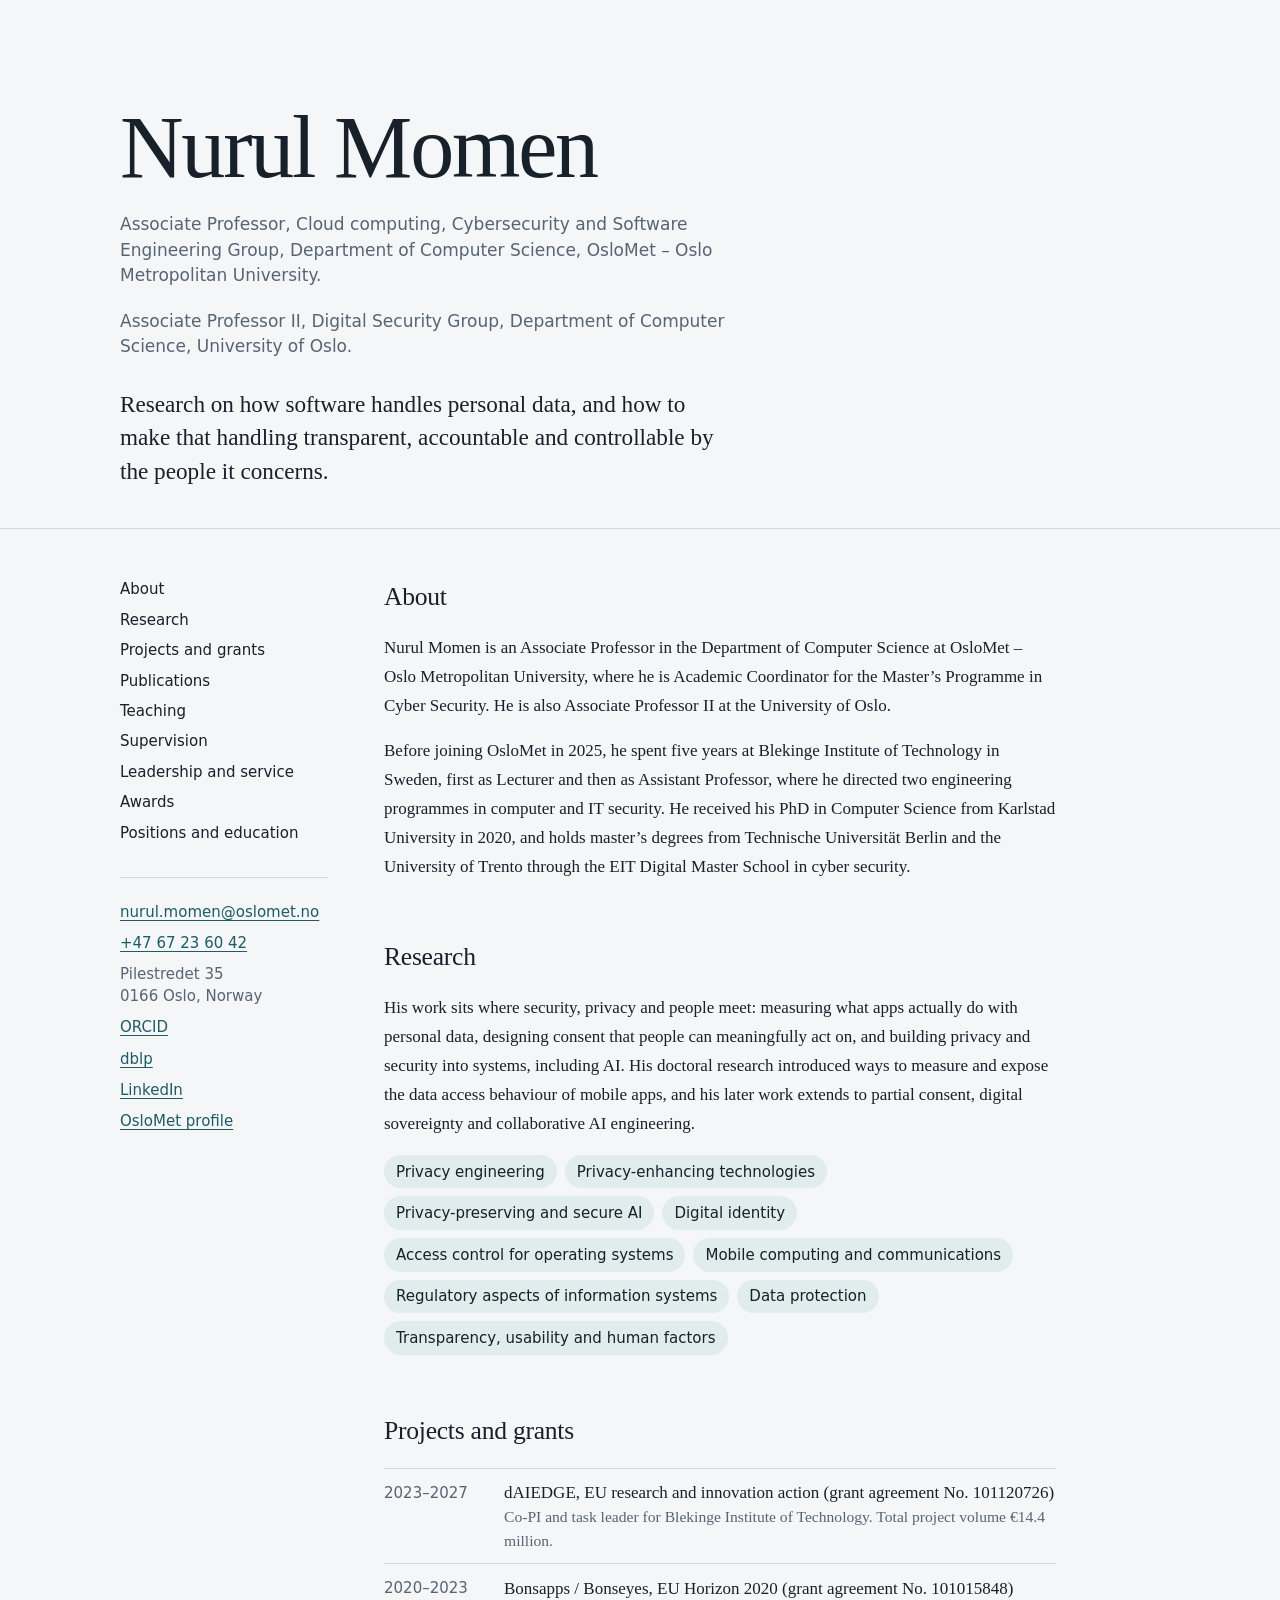
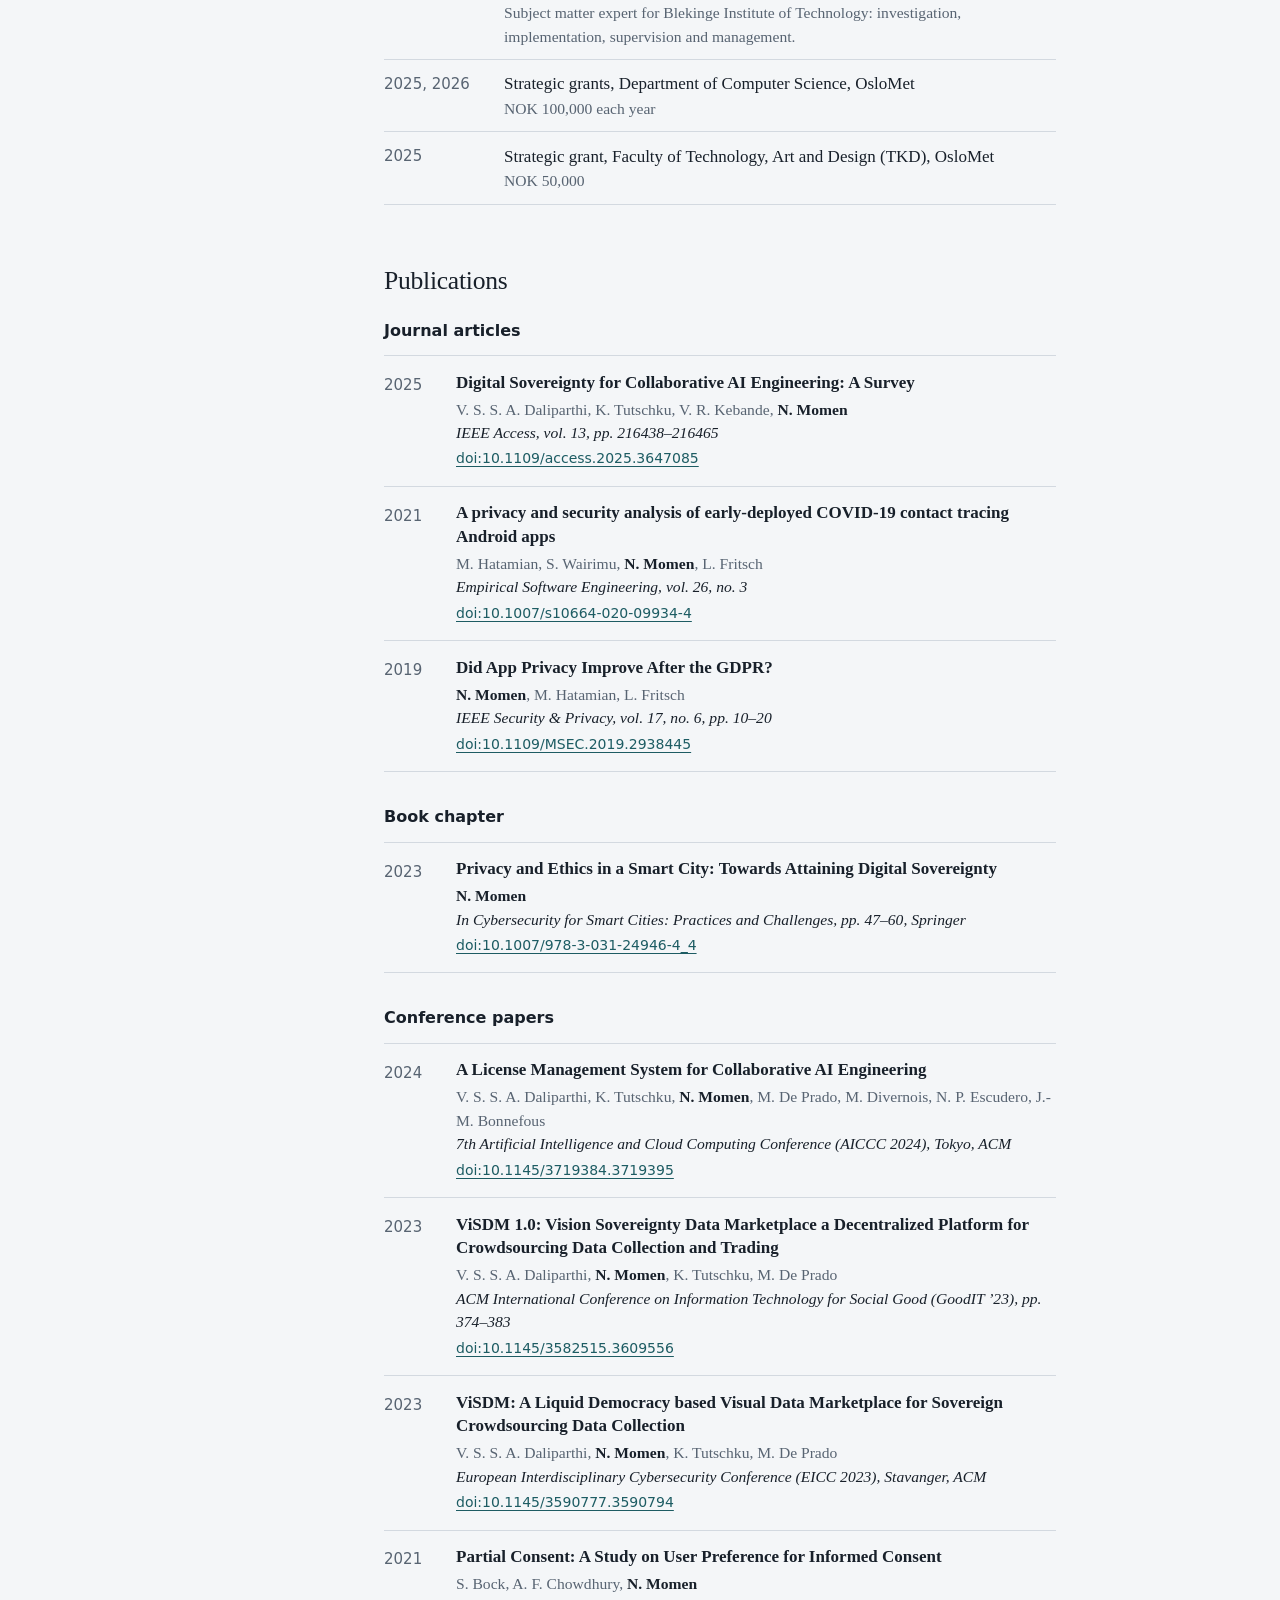
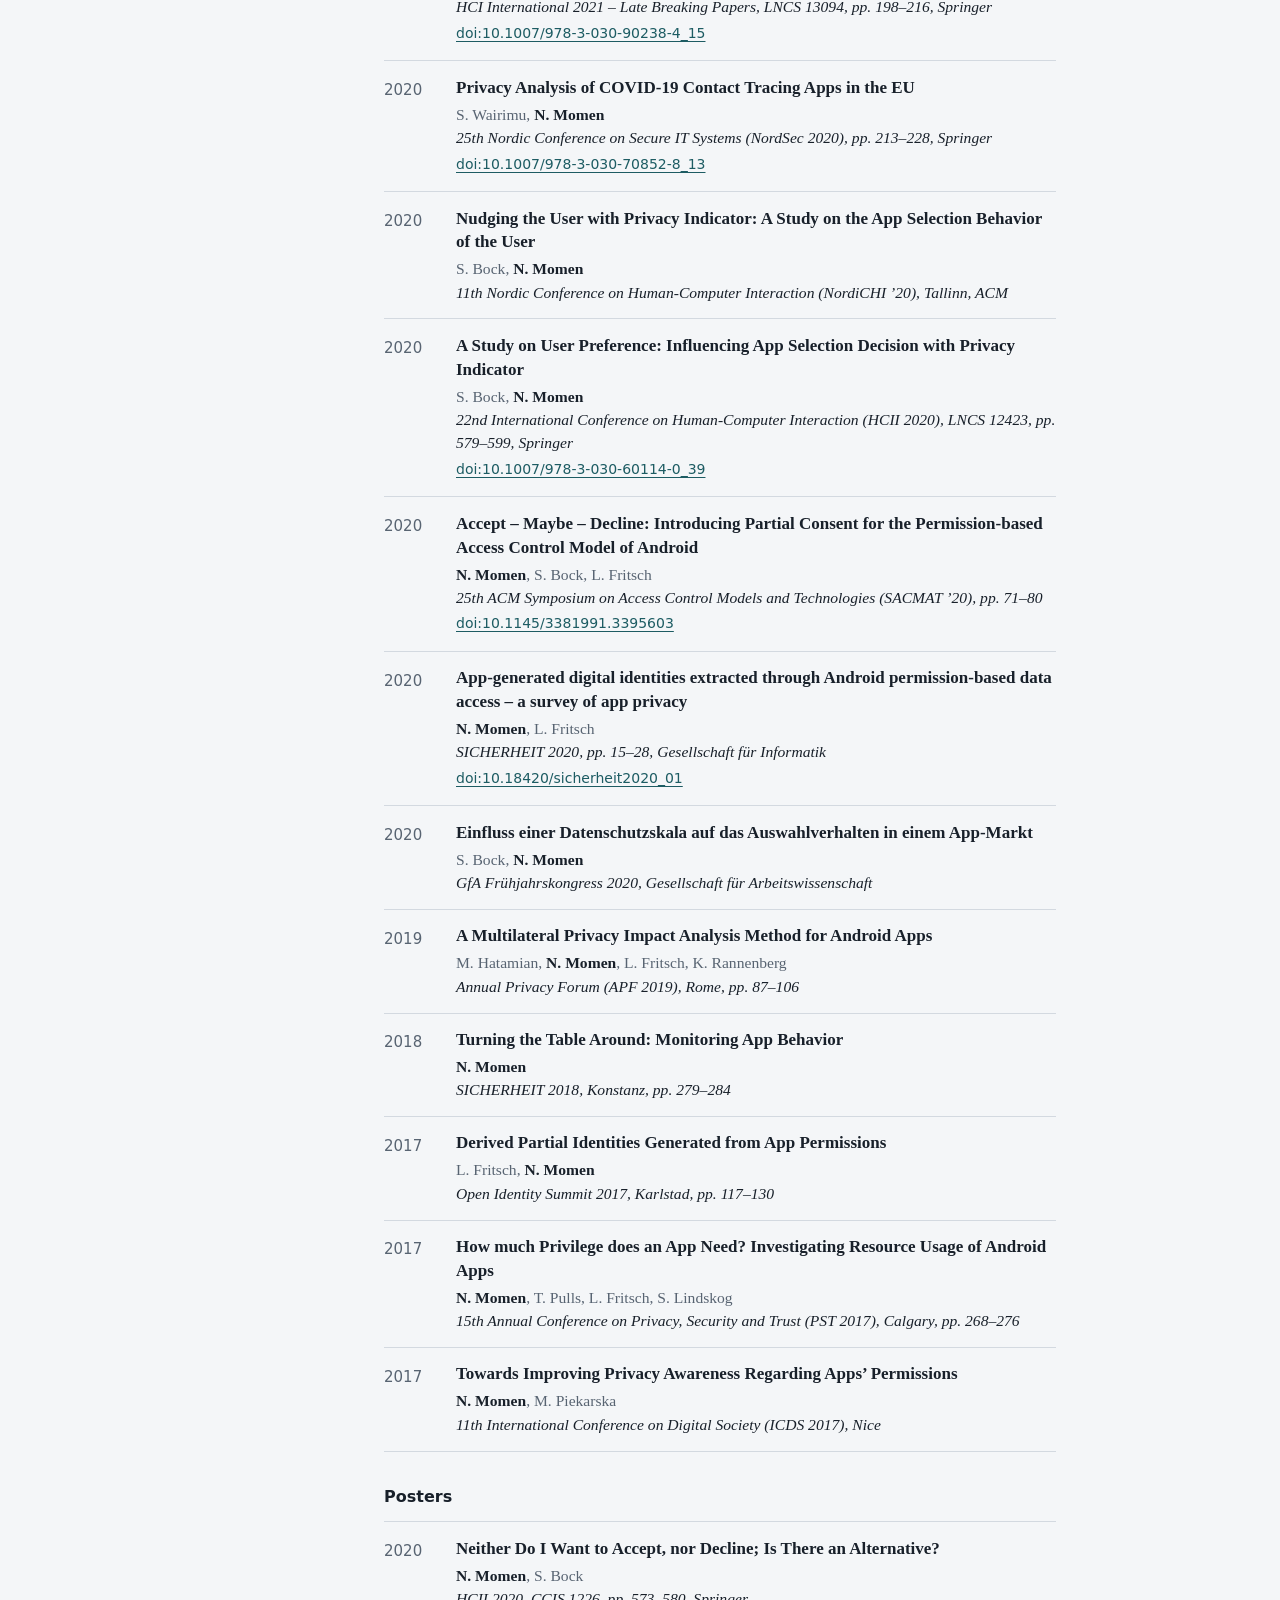
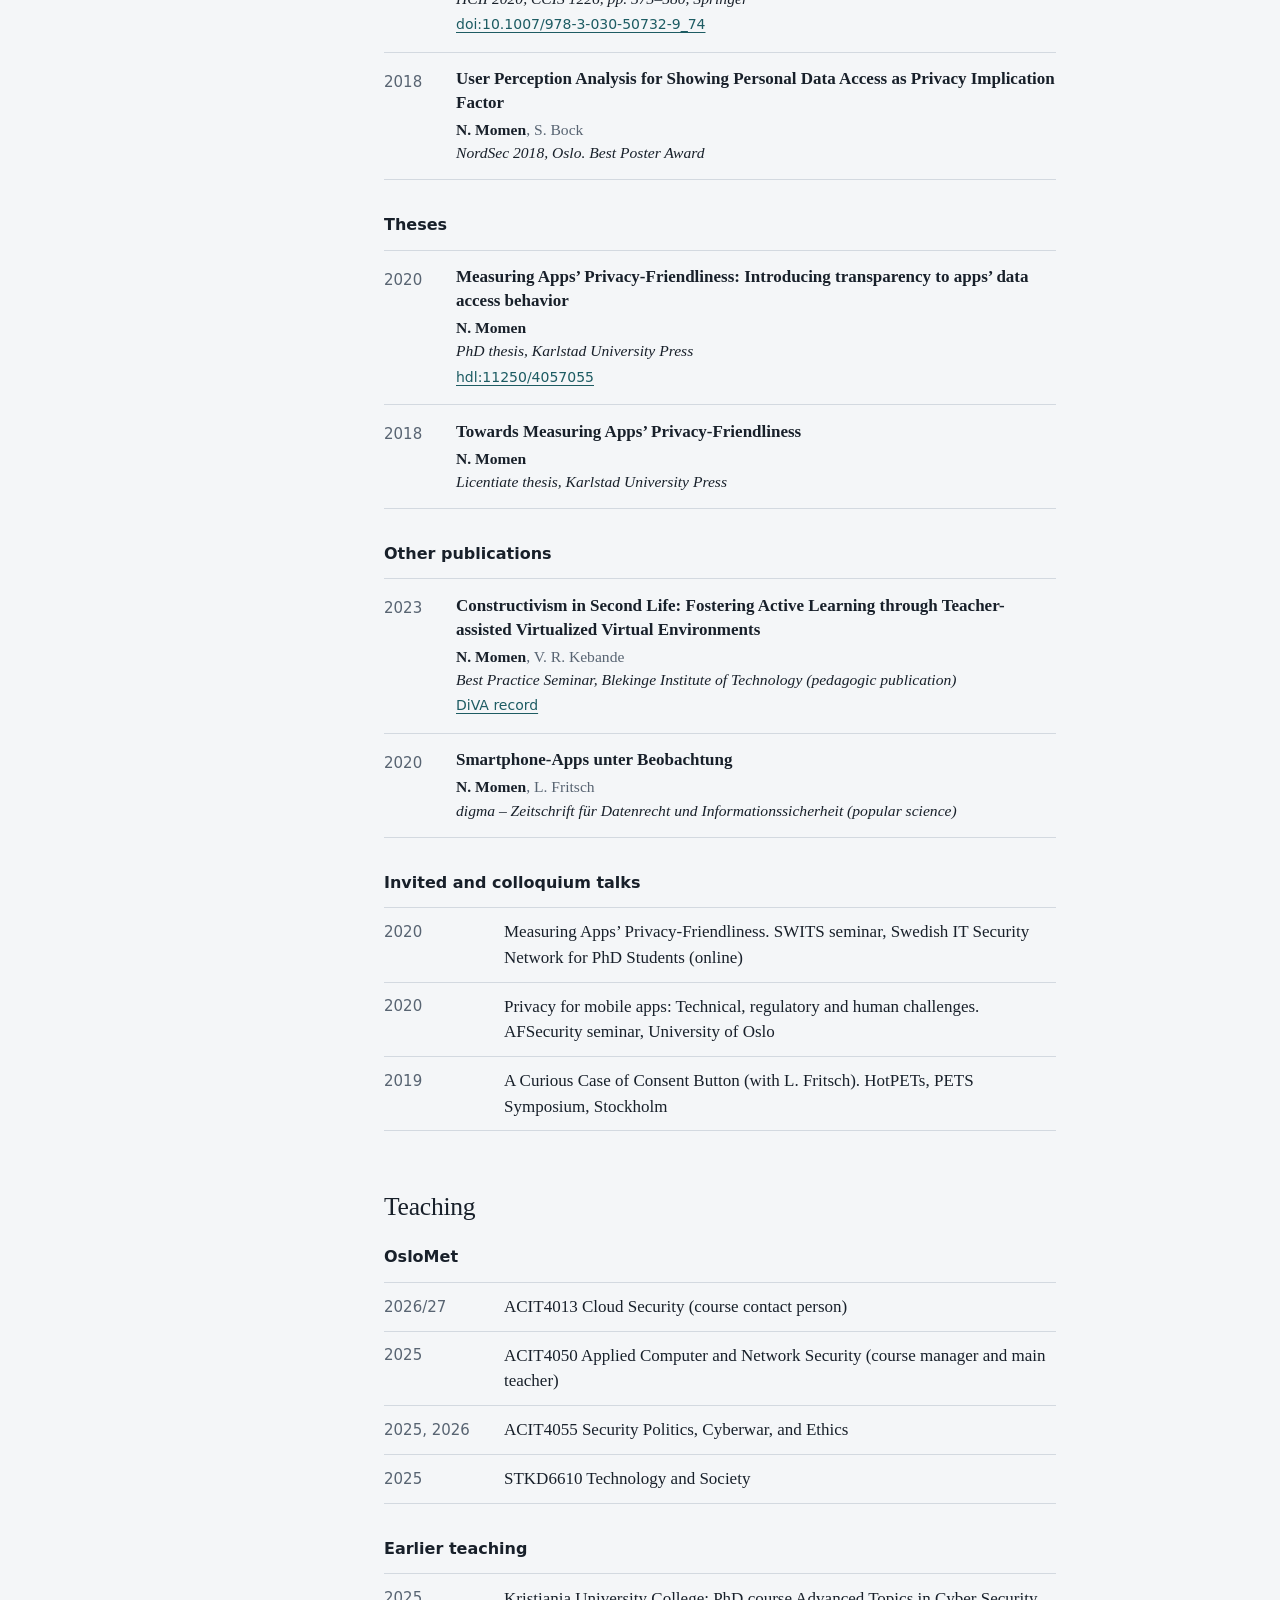
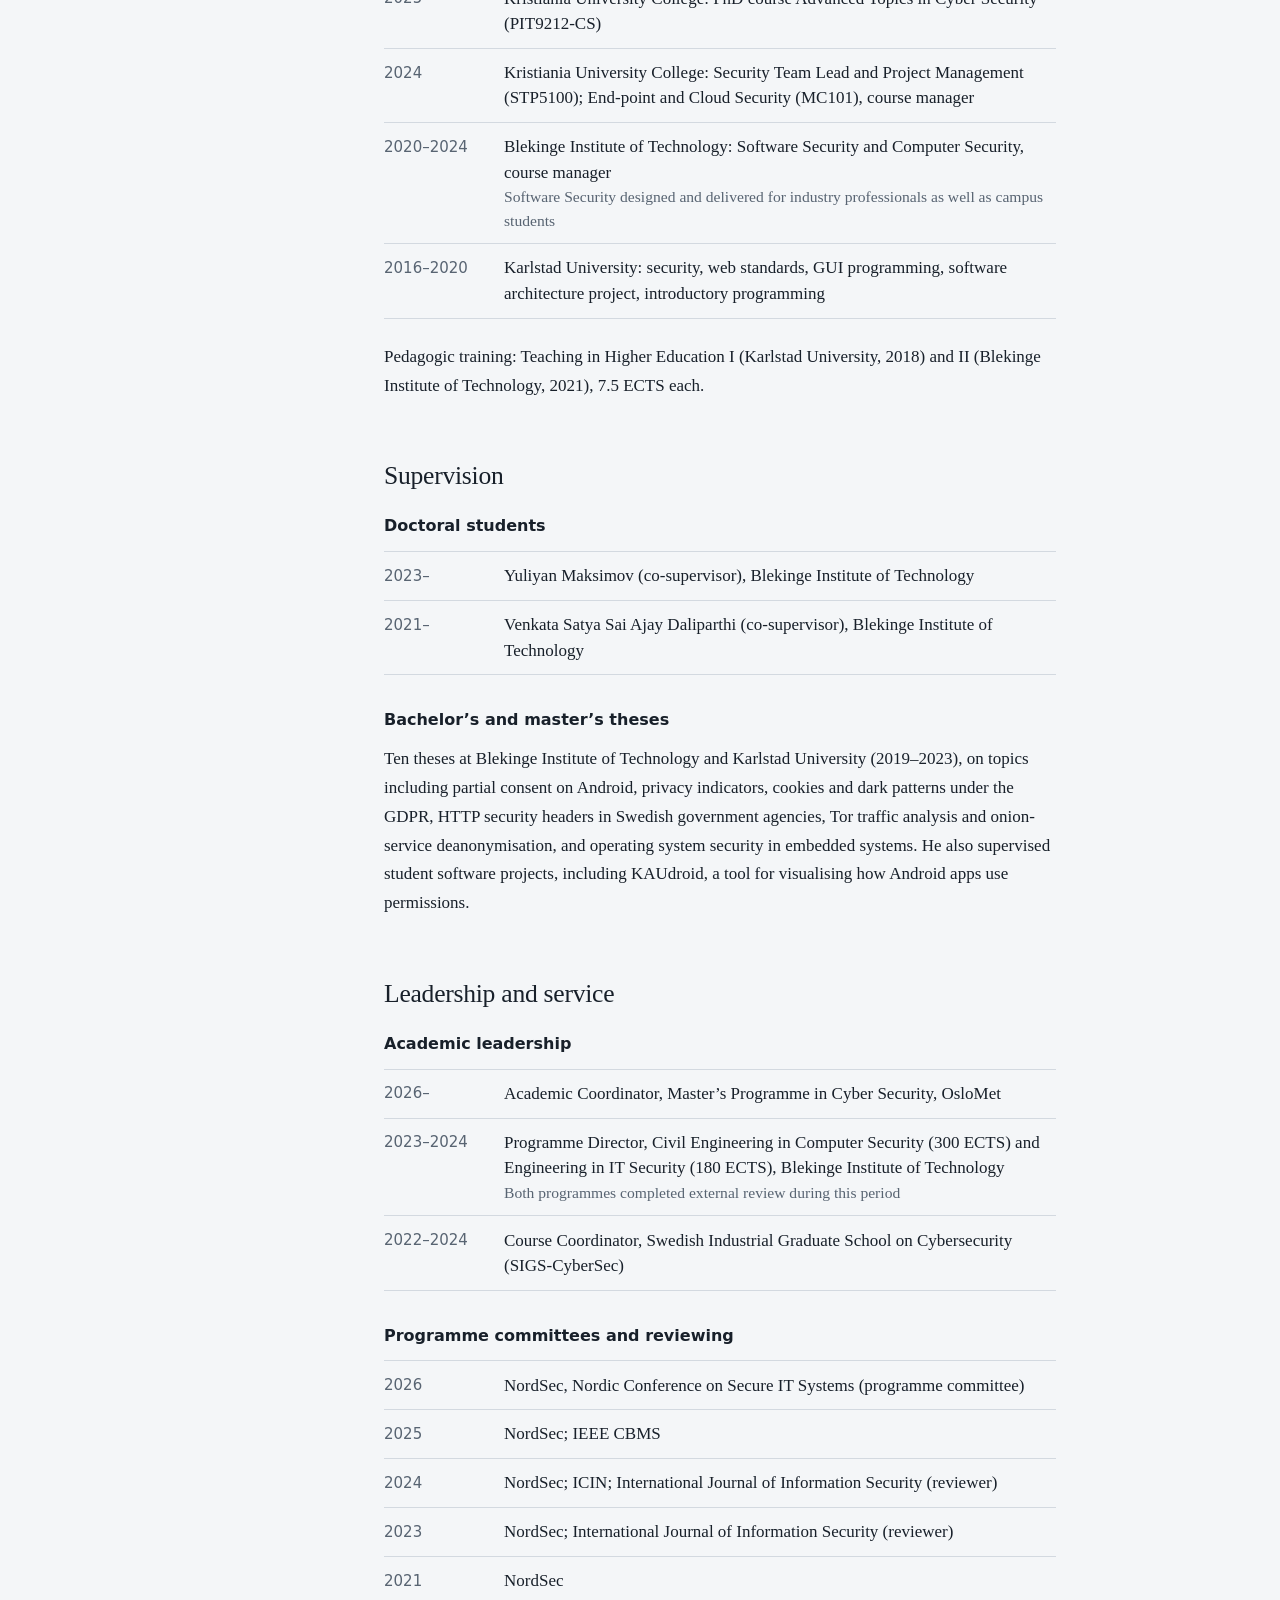
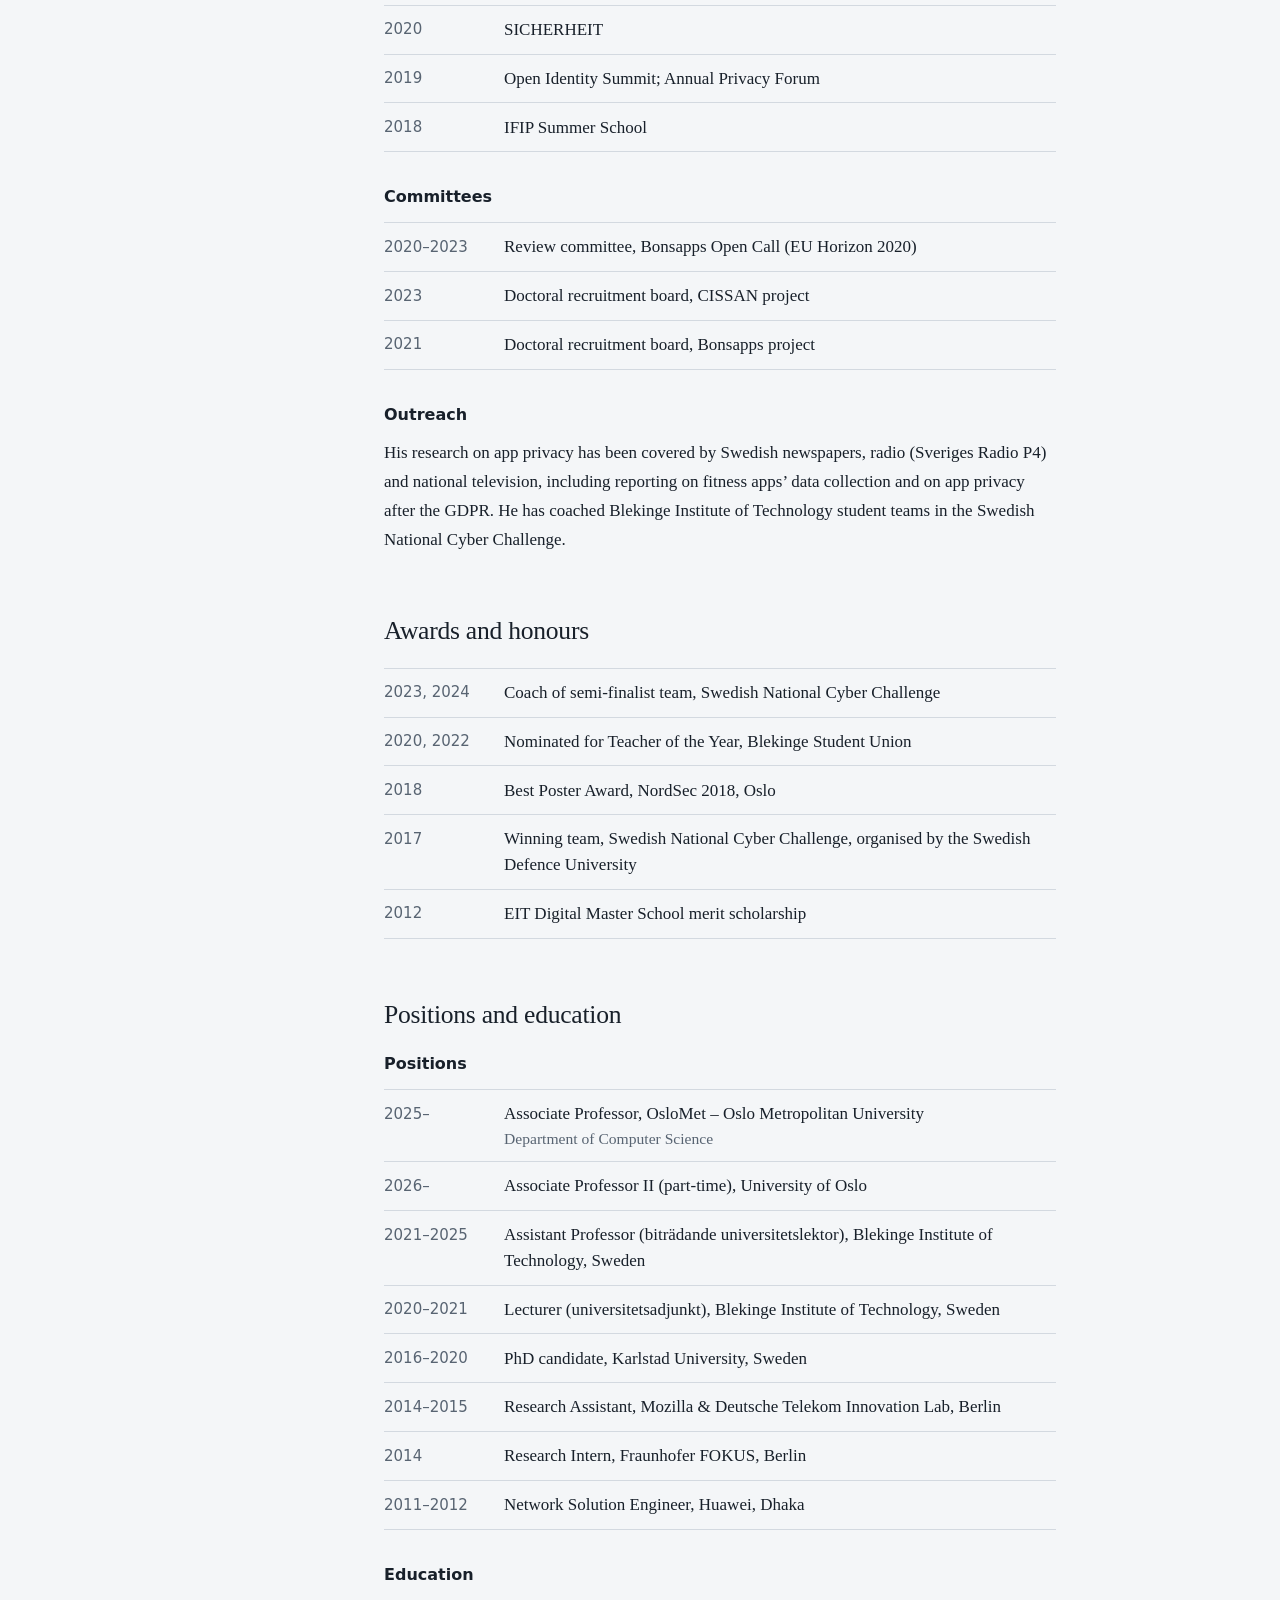
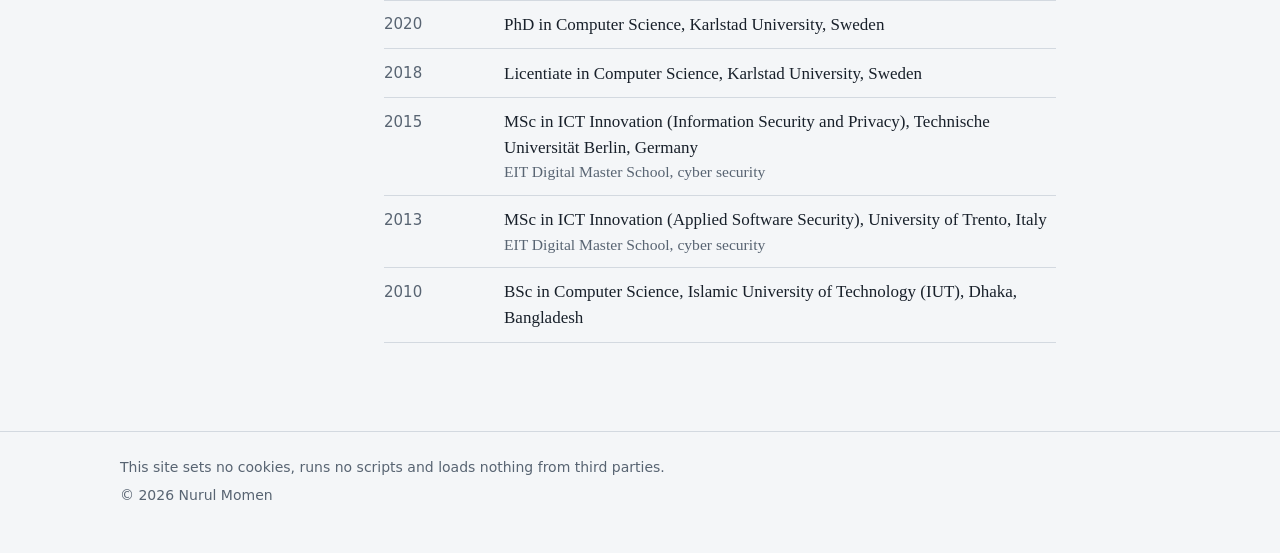
==== docs/index.html @ fe976b8b "site v3" ====
<!DOCTYPE html>
<html lang="en">
<head>
  <meta charset="utf-8">
  <meta name="viewport" content="width=device-width, initial-scale=1">
  <title>Nurul Momen – Privacy and Cybersecurity Research</title>
  <meta name="description" content="Nurul Momen, Associate Professor at OsloMet – Oslo Metropolitan University. Research in privacy engineering, cybersecurity, digital identity and secure, privacy-preserving AI.">
  <meta name="author" content="Nurul Momen">
  <link rel="icon" href="favicon.svg" type="image/svg+xml">
  <link rel="stylesheet" href="styles.css">
</head>
<body>
  <a class="skip" href="#content">Skip to content</a>

  <header class="hero">
    <div class="wrap">
      <h1>Nurul Momen</h1>
      <p class="role">Associate Professor, Cloud computing, Cybersecurity and Software Engineering Group, Department of Computer Science, OsloMet – Oslo Metropolitan University.</p>
      <p class="role">Associate Professor II, Digital Security Group, Department of Computer Science, University of Oslo.</p>
      <p class="lede">Research on how software handles personal data, and how to make that handling transparent, accountable and controllable by the people it concerns.</p>
    </div>
  </header>

  <div class="wrap layout">
    <aside class="side" aria-label="Site navigation and contact">
      <div class="side-inner">
        <nav>
          <ul>
            <li><a href="#about">About</a></li>
            <li><a href="#research">Research</a></li>
            <li><a href="#grants">Projects and grants</a></li>
            <li><a href="#publications">Publications</a></li>
            <li><a href="#teaching">Teaching</a></li>
            <li><a href="#supervision">Supervision</a></li>
            <li><a href="#service">Leadership and service</a></li>
            <li><a href="#awards">Awards</a></li>
            <li><a href="#cv">Positions and education</a></li>
          </ul>
        </nav>
        <ul class="contact">
          <li><a href="mailto:nurul.momen@oslomet.no">nurul.momen@oslomet.no</a></li>
          <li><a href="tel:+4767236042">+47 67 23 60 42</a></li>
          <li>Pilestredet 35<br>0166 Oslo, Norway</li>
          <li><a href="https://orcid.org/0000-0002-5235-5335">ORCID</a></li>
          <li><a href="https://dblp.dagstuhl.de/pid/214/7088.html">dblp</a></li>
          <li><a href="https://www.linkedin.com/in/momennurul/">LinkedIn</a></li>
          <li><a href="https://www.oslomet.no/en/about/employee/numom4316/">OsloMet profile</a></li>
          <!-- <li><a href="https://scholar.google.com/citations?user=YOUR_ID">Google Scholar</a></li> -->
        </ul>
      </div>
    </aside>

    <main id="content">
      <section id="about" aria-labelledby="about-h">
        <h2 id="about-h">About</h2>
        <p>Nurul Momen is an Associate Professor in the Department of Computer Science at OsloMet – Oslo Metropolitan University, where he is Academic Coordinator for the Master’s Programme in Cyber Security. He is also Associate Professor II at the University of Oslo.</p>
        <p>Before joining OsloMet in 2025, he spent five years at Blekinge Institute of Technology in Sweden, first as Lecturer and then as Assistant Professor, where he directed two engineering programmes in computer and IT security. He received his PhD in Computer Science from Karlstad University in 2020, and holds master’s degrees from Technische Universität Berlin and the University of Trento through the EIT Digital Master School in cyber security.</p>
        
      </section>

      <section id="research" aria-labelledby="research-h">
        <h2 id="research-h">Research</h2>
        <p>His work sits where security, privacy and people meet: measuring what apps actually do with personal data, designing consent that people can meaningfully act on, and building privacy and security into systems, including AI. His doctoral research introduced ways to measure and expose the data access behaviour of mobile apps, and his later work extends to partial consent, digital sovereignty and collaborative AI engineering.</p>
        <ul class="interests">
          <li>Privacy engineering</li>
          <li>Privacy-enhancing technologies</li>
          <li>Privacy-preserving and secure AI</li>
          <li>Digital identity</li>
          <li>Access control for operating systems</li>
          <li>Mobile computing and communications</li>
          <li>Regulatory aspects of information systems</li>
          <li>Data protection</li>
          <li>Transparency, usability and human factors</li>
        </ul>
      </section>

      <section id="grants" aria-labelledby="grants-h">
        <h2 id="grants-h">Projects and grants</h2>
        <!--
          PANDA and GUARDIAN are not in the CV (last updated 2 November 2026).
          Uncomment and complete these once you confirm they should be public.
        <div class="project">
          <h3>PANDA</h3>
          <p>Proactive Assurance of Normative Digital Accountability</p>
          <p class="meta">Project lead. Research Council of Norway, FRIPRO Early Career Researcher Project.</p>
        </div>
        <div class="project">
          <h3>GUARDIAN</h3>
          <p class="meta">Consortium member. Horizon Europe.</p>
        </div>
        -->
        <ul class="entries">
          <li><span class="year">2023–2027</span><div>dAIEDGE, EU research and innovation action (grant agreement No. 101120726)<span class="detail">Co-PI and task leader for Blekinge Institute of Technology. Total project volume €14.4 million.</span></div></li>
          <li><span class="year">2020–2023</span><div>Bonsapps / Bonseyes, EU Horizon 2020 (grant agreement No. 101015848)<span class="detail">Subject matter expert for Blekinge Institute of Technology: investigation, implementation, supervision and management.</span></div></li>
          <li><span class="year">2025, 2026</span><div>Strategic grants, Department of Computer Science, OsloMet<span class="detail">NOK 100,000 each year</span></div></li>
          <li><span class="year">2025</span><div>Strategic grant, Faculty of Technology, Art and Design (TKD), OsloMet<span class="detail">NOK 50,000</span></div></li>
        </ul>
      </section>

      <section id="publications" aria-labelledby="pubs-h">
        <h2 id="pubs-h">Publications</h2>
        <h3 class="sub">Journal articles</h3>
        <ol class="pubs">
          <li class="pub">
            <span class="year">2025</span>
            <div>
              <span class="title">Digital Sovereignty for Collaborative AI Engineering: A Survey</span>
              <span class="authors">V. S. S. A. Daliparthi, K. Tutschku, V. R. Kebande, <strong>N. Momen</strong></span>
              <span class="venue">IEEE Access, vol. 13, pp. 216438–216465</span>
              <a class="doi" href="https://doi.org/10.1109/access.2025.3647085">doi:10.1109/access.2025.3647085</a>
            </div>
          </li>
          <li class="pub">
            <span class="year">2021</span>
            <div>
              <span class="title">A privacy and security analysis of early-deployed COVID-19 contact tracing Android apps</span>
              <span class="authors">M. Hatamian, S. Wairimu, <strong>N. Momen</strong>, L. Fritsch</span>
              <span class="venue">Empirical Software Engineering, vol. 26, no. 3</span>
              <a class="doi" href="https://doi.org/10.1007/s10664-020-09934-4">doi:10.1007/s10664-020-09934-4</a>
            </div>
          </li>
          <li class="pub">
            <span class="year">2019</span>
            <div>
              <span class="title">Did App Privacy Improve After the GDPR?</span>
              <span class="authors"><strong>N. Momen</strong>, M. Hatamian, L. Fritsch</span>
              <span class="venue">IEEE Security &amp; Privacy, vol. 17, no. 6, pp. 10–20</span>
              <a class="doi" href="https://doi.org/10.1109/MSEC.2019.2938445">doi:10.1109/MSEC.2019.2938445</a>
            </div>
          </li>
        </ol>
        <h3 class="sub">Book chapter</h3>
        <ol class="pubs">
          <li class="pub">
            <span class="year">2023</span>
            <div>
              <span class="title">Privacy and Ethics in a Smart City: Towards Attaining Digital Sovereignty</span>
              <span class="authors"><strong>N. Momen</strong></span>
              <span class="venue">In Cybersecurity for Smart Cities: Practices and Challenges, pp. 47–60, Springer</span>
              <a class="doi" href="https://doi.org/10.1007/978-3-031-24946-4_4">doi:10.1007/978-3-031-24946-4_4</a>
            </div>
          </li>
        </ol>
        <h3 class="sub">Conference papers</h3>
        <ol class="pubs">
          <li class="pub">
            <span class="year">2024</span>
            <div>
              <span class="title">A License Management System for Collaborative AI Engineering</span>
              <span class="authors">V. S. S. A. Daliparthi, K. Tutschku, <strong>N. Momen</strong>, M. De Prado, M. Divernois, N. P. Escudero, J.-M. Bonnefous</span>
              <span class="venue">7th Artificial Intelligence and Cloud Computing Conference (AICCC 2024), Tokyo, ACM</span>
              <a class="doi" href="https://doi.org/10.1145/3719384.3719395">doi:10.1145/3719384.3719395</a>
            </div>
          </li>
          <li class="pub">
            <span class="year">2023</span>
            <div>
              <span class="title">ViSDM 1.0: Vision Sovereignty Data Marketplace a Decentralized Platform for Crowdsourcing Data Collection and Trading</span>
              <span class="authors">V. S. S. A. Daliparthi, <strong>N. Momen</strong>, K. Tutschku, M. De Prado</span>
              <span class="venue">ACM International Conference on Information Technology for Social Good (GoodIT ’23), pp. 374–383</span>
              <a class="doi" href="https://doi.org/10.1145/3582515.3609556">doi:10.1145/3582515.3609556</a>
            </div>
          </li>
          <li class="pub">
            <span class="year">2023</span>
            <div>
              <span class="title">ViSDM: A Liquid Democracy based Visual Data Marketplace for Sovereign Crowdsourcing Data Collection</span>
              <span class="authors">V. S. S. A. Daliparthi, <strong>N. Momen</strong>, K. Tutschku, M. De Prado</span>
              <span class="venue">European Interdisciplinary Cybersecurity Conference (EICC 2023), Stavanger, ACM</span>
              <a class="doi" href="https://doi.org/10.1145/3590777.3590794">doi:10.1145/3590777.3590794</a>
            </div>
          </li>
          <li class="pub">
            <span class="year">2021</span>
            <div>
              <span class="title">Partial Consent: A Study on User Preference for Informed Consent</span>
              <span class="authors">S. Bock, A. F. Chowdhury, <strong>N. Momen</strong></span>
              <span class="venue">HCI International 2021 – Late Breaking Papers, LNCS 13094, pp. 198–216, Springer</span>
              <a class="doi" href="https://doi.org/10.1007/978-3-030-90238-4_15">doi:10.1007/978-3-030-90238-4_15</a>
            </div>
          </li>
          <li class="pub">
            <span class="year">2020</span>
            <div>
              <span class="title">Privacy Analysis of COVID-19 Contact Tracing Apps in the EU</span>
              <span class="authors">S. Wairimu, <strong>N. Momen</strong></span>
              <span class="venue">25th Nordic Conference on Secure IT Systems (NordSec 2020), pp. 213–228, Springer</span>
              <a class="doi" href="https://doi.org/10.1007/978-3-030-70852-8_13">doi:10.1007/978-3-030-70852-8_13</a>
            </div>
          </li>
          <li class="pub">
            <span class="year">2020</span>
            <div>
              <span class="title">Nudging the User with Privacy Indicator: A Study on the App Selection Behavior of the User</span>
              <span class="authors">S. Bock, <strong>N. Momen</strong></span>
              <span class="venue">11th Nordic Conference on Human-Computer Interaction (NordiCHI ’20), Tallinn, ACM</span>
            </div>
          </li>
          <li class="pub">
            <span class="year">2020</span>
            <div>
              <span class="title">A Study on User Preference: Influencing App Selection Decision with Privacy Indicator</span>
              <span class="authors">S. Bock, <strong>N. Momen</strong></span>
              <span class="venue">22nd International Conference on Human-Computer Interaction (HCII 2020), LNCS 12423, pp. 579–599, Springer</span>
              <a class="doi" href="https://doi.org/10.1007/978-3-030-60114-0_39">doi:10.1007/978-3-030-60114-0_39</a>
            </div>
          </li>
          <li class="pub">
            <span class="year">2020</span>
            <div>
              <span class="title">Accept – Maybe – Decline: Introducing Partial Consent for the Permission-based Access Control Model of Android</span>
              <span class="authors"><strong>N. Momen</strong>, S. Bock, L. Fritsch</span>
              <span class="venue">25th ACM Symposium on Access Control Models and Technologies (SACMAT ’20), pp. 71–80</span>
              <a class="doi" href="https://doi.org/10.1145/3381991.3395603">doi:10.1145/3381991.3395603</a>
            </div>
          </li>
          <li class="pub">
            <span class="year">2020</span>
            <div>
              <span class="title">App-generated digital identities extracted through Android permission-based data access – a survey of app privacy</span>
              <span class="authors"><strong>N. Momen</strong>, L. Fritsch</span>
              <span class="venue">SICHERHEIT 2020, pp. 15–28, Gesellschaft für Informatik</span>
              <a class="doi" href="https://doi.org/10.18420/sicherheit2020_01">doi:10.18420/sicherheit2020_01</a>
            </div>
          </li>
          <li class="pub">
            <span class="year">2020</span>
            <div>
              <span class="title">Einfluss einer Datenschutzskala auf das Auswahlverhalten in einem App-Markt</span>
              <span class="authors">S. Bock, <strong>N. Momen</strong></span>
              <span class="venue">GfA Frühjahrskongress 2020, Gesellschaft für Arbeitswissenschaft</span>
            </div>
          </li>
          <li class="pub">
            <span class="year">2019</span>
            <div>
              <span class="title">A Multilateral Privacy Impact Analysis Method for Android Apps</span>
              <span class="authors">M. Hatamian, <strong>N. Momen</strong>, L. Fritsch, K. Rannenberg</span>
              <span class="venue">Annual Privacy Forum (APF 2019), Rome, pp. 87–106</span>
            </div>
          </li>
          <li class="pub">
            <span class="year">2018</span>
            <div>
              <span class="title">Turning the Table Around: Monitoring App Behavior</span>
              <span class="authors"><strong>N. Momen</strong></span>
              <span class="venue">SICHERHEIT 2018, Konstanz, pp. 279–284</span>
            </div>
          </li>
          <li class="pub">
            <span class="year">2017</span>
            <div>
              <span class="title">Derived Partial Identities Generated from App Permissions</span>
              <span class="authors">L. Fritsch, <strong>N. Momen</strong></span>
              <span class="venue">Open Identity Summit 2017, Karlstad, pp. 117–130</span>
            </div>
          </li>
          <li class="pub">
            <span class="year">2017</span>
            <div>
              <span class="title">How much Privilege does an App Need? Investigating Resource Usage of Android Apps</span>
              <span class="authors"><strong>N. Momen</strong>, T. Pulls, L. Fritsch, S. Lindskog</span>
              <span class="venue">15th Annual Conference on Privacy, Security and Trust (PST 2017), Calgary, pp. 268–276</span>
            </div>
          </li>
          <li class="pub">
            <span class="year">2017</span>
            <div>
              <span class="title">Towards Improving Privacy Awareness Regarding Apps’ Permissions</span>
              <span class="authors"><strong>N. Momen</strong>, M. Piekarska</span>
              <span class="venue">11th International Conference on Digital Society (ICDS 2017), Nice</span>
            </div>
          </li>
        </ol>
        <h3 class="sub">Posters</h3>
        <ol class="pubs">
          <li class="pub">
            <span class="year">2020</span>
            <div>
              <span class="title">Neither Do I Want to Accept, nor Decline; Is There an Alternative?</span>
              <span class="authors"><strong>N. Momen</strong>, S. Bock</span>
              <span class="venue">HCII 2020, CCIS 1226, pp. 573–580, Springer</span>
              <a class="doi" href="https://doi.org/10.1007/978-3-030-50732-9_74">doi:10.1007/978-3-030-50732-9_74</a>
            </div>
          </li>
          <li class="pub">
            <span class="year">2018</span>
            <div>
              <span class="title">User Perception Analysis for Showing Personal Data Access as Privacy Implication Factor</span>
              <span class="authors"><strong>N. Momen</strong>, S. Bock</span>
              <span class="venue">NordSec 2018, Oslo. Best Poster Award</span>
            </div>
          </li>
        </ol>
        <h3 class="sub">Theses</h3>
        <ol class="pubs">
          <li class="pub">
            <span class="year">2020</span>
            <div>
              <span class="title">Measuring Apps’ Privacy-Friendliness: Introducing transparency to apps’ data access behavior</span>
              <span class="authors"><strong>N. Momen</strong></span>
              <span class="venue">PhD thesis, Karlstad University Press</span>
              <a class="doi" href="https://hdl.handle.net/11250/4057055">hdl:11250/4057055</a>
            </div>
          </li>
          <li class="pub">
            <span class="year">2018</span>
            <div>
              <span class="title">Towards Measuring Apps’ Privacy-Friendliness</span>
              <span class="authors"><strong>N. Momen</strong></span>
              <span class="venue">Licentiate thesis, Karlstad University Press</span>
            </div>
          </li>
        </ol>
        <h3 class="sub">Other publications</h3>
        <ol class="pubs">
          <li class="pub">
            <span class="year">2023</span>
            <div>
              <span class="title">Constructivism in Second Life: Fostering Active Learning through Teacher-assisted Virtualized Virtual Environments</span>
              <span class="authors"><strong>N. Momen</strong>, V. R. Kebande</span>
              <span class="venue">Best Practice Seminar, Blekinge Institute of Technology (pedagogic publication)</span>
              <a class="doi" href="https://urn.kb.se/resolve?urn=urn:nbn:se:bth-25486">DiVA record</a>
            </div>
          </li>
          <li class="pub">
            <span class="year">2020</span>
            <div>
              <span class="title">Smartphone-Apps unter Beobachtung</span>
              <span class="authors"><strong>N. Momen</strong>, L. Fritsch</span>
              <span class="venue">digma – Zeitschrift für Datenrecht und Informationssicherheit (popular science)</span>
            </div>
          </li>
        </ol>
        <h3 class="sub">Invited and colloquium talks</h3>
        <ul class="entries">
          <li><span class="year">2020</span><div>Measuring Apps’ Privacy-Friendliness. SWITS seminar, Swedish IT Security Network for PhD Students (online)</div></li>
          <li><span class="year">2020</span><div>Privacy for mobile apps: Technical, regulatory and human challenges. AFSecurity seminar, University of Oslo</div></li>
          <li><span class="year">2019</span><div>A Curious Case of Consent Button (with L. Fritsch). HotPETs, PETS Symposium, Stockholm</div></li>
        </ul>
      </section>

      <section id="teaching" aria-labelledby="teaching-h">
        <h2 id="teaching-h">Teaching</h2>
        <h3 class="sub">OsloMet</h3>
        <ul class="entries">
          <li><span class="year">2026/27</span><div>ACIT4013 Cloud Security (course contact person)</div></li>
          <li><span class="year">2025</span><div>ACIT4050 Applied Computer and Network Security (course manager and main teacher)</div></li>
          <li><span class="year">2025, 2026</span><div>ACIT4055 Security Politics, Cyberwar, and Ethics</div></li>
          <li><span class="year">2025</span><div>STKD6610 Technology and Society</div></li>
        </ul>
        <h3 class="sub">Earlier teaching</h3>
        <ul class="entries">
          <li><span class="year">2025</span><div>Kristiania University College: PhD course Advanced Topics in Cyber Security (PIT9212-CS)</div></li>
          <li><span class="year">2024</span><div>Kristiania University College: Security Team Lead and Project Management (STP5100); End-point and Cloud Security (MC101), course manager</div></li>
          <li><span class="year">2020–2024</span><div>Blekinge Institute of Technology: Software Security and Computer Security, course manager<span class="detail">Software Security designed and delivered for industry professionals as well as campus students</span></div></li>
          <li><span class="year">2016–2020</span><div>Karlstad University: security, web standards, GUI programming, software architecture project, introductory programming</div></li>
        </ul>
        <p>Pedagogic training: Teaching in Higher Education I (Karlstad University, 2018) and II (Blekinge Institute of Technology, 2021), 7.5 ECTS each.</p>
      </section>

      <section id="supervision" aria-labelledby="supervision-h">
        <h2 id="supervision-h">Supervision</h2>
        <h3 class="sub">Doctoral students</h3>
        <ul class="entries">
          <li><span class="year">2023–</span><div>Yuliyan Maksimov (co-supervisor), Blekinge Institute of Technology</div></li>
          <li><span class="year">2021–</span><div>Venkata Satya Sai Ajay Daliparthi (co-supervisor), Blekinge Institute of Technology</div></li>
        </ul>
        <h3 class="sub">Bachelor’s and master’s theses</h3>
        <p>Ten theses at Blekinge Institute of Technology and Karlstad University (2019–2023), on topics including partial consent on Android, privacy indicators, cookies and dark patterns under the GDPR, HTTP security headers in Swedish government agencies, Tor traffic analysis and onion-service deanonymisation, and operating system security in embedded systems. He also supervised student software projects, including KAUdroid, a tool for visualising how Android apps use permissions.</p>
      </section>

      <section id="service" aria-labelledby="service-h">
        <h2 id="service-h">Leadership and service</h2>
        <h3 class="sub">Academic leadership</h3>
        <ul class="entries">
          <li><span class="year">2026–</span><div>Academic Coordinator, Master’s Programme in Cyber Security, OsloMet</div></li>
          <li><span class="year">2023–2024</span><div>Programme Director, Civil Engineering in Computer Security (300 ECTS) and Engineering in IT Security (180 ECTS), Blekinge Institute of Technology<span class="detail">Both programmes completed external review during this period</span></div></li>
          <li><span class="year">2022–2024</span><div>Course Coordinator, Swedish Industrial Graduate School on Cybersecurity (SIGS-CyberSec)</div></li>
        </ul>
        <h3 class="sub">Programme committees and reviewing</h3>
        <ul class="entries">
          <li><span class="year">2026</span><div>NordSec, Nordic Conference on Secure IT Systems (programme committee)</div></li>
          <li><span class="year">2025</span><div>NordSec; IEEE CBMS</div></li>
          <li><span class="year">2024</span><div>NordSec; ICIN; International Journal of Information Security (reviewer)</div></li>
          <li><span class="year">2023</span><div>NordSec; International Journal of Information Security (reviewer)</div></li>
          <li><span class="year">2021</span><div>NordSec</div></li>
          <li><span class="year">2020</span><div>SICHERHEIT</div></li>
          <li><span class="year">2019</span><div>Open Identity Summit; Annual Privacy Forum</div></li>
          <li><span class="year">2018</span><div>IFIP Summer School</div></li>
        </ul>
        <h3 class="sub">Committees</h3>
        <ul class="entries">
          <li><span class="year">2020–2023</span><div>Review committee, Bonsapps Open Call (EU Horizon 2020)</div></li>
          <li><span class="year">2023</span><div>Doctoral recruitment board, CISSAN project</div></li>
          <li><span class="year">2021</span><div>Doctoral recruitment board, Bonsapps project</div></li>
        </ul>
        <h3 class="sub">Outreach</h3>
        <p>His research on app privacy has been covered by Swedish newspapers, radio (Sveriges Radio P4) and national television, including reporting on fitness apps’ data collection and on app privacy after the GDPR. He has coached Blekinge Institute of Technology student teams in the Swedish National Cyber Challenge.</p>
      </section>

      <section id="awards" aria-labelledby="awards-h">
        <h2 id="awards-h">Awards and honours</h2>
        <ul class="entries">
          <li><span class="year">2023, 2024</span><div>Coach of semi-finalist team, Swedish National Cyber Challenge</div></li>
          <li><span class="year">2020, 2022</span><div>Nominated for Teacher of the Year, Blekinge Student Union</div></li>
          <li><span class="year">2018</span><div>Best Poster Award, NordSec 2018, Oslo</div></li>
          <li><span class="year">2017</span><div>Winning team, Swedish National Cyber Challenge, organised by the Swedish Defence University</div></li>
          <li><span class="year">2012</span><div>EIT Digital Master School merit scholarship</div></li>
        </ul>
      </section>

      <section id="cv" aria-labelledby="cv-h">
        <h2 id="cv-h">Positions and education</h2>
        <h3 class="sub">Positions</h3>
        <ul class="entries">
          <li><span class="year">2025–</span><div>Associate Professor, OsloMet – Oslo Metropolitan University<span class="detail">Department of Computer Science</span></div></li>
          <li><span class="year">2026–</span><div>Associate Professor II (part-time), University of Oslo</div></li>
          <li><span class="year">2021–2025</span><div>Assistant Professor (biträdande universitetslektor), Blekinge Institute of Technology, Sweden</div></li>
          <li><span class="year">2020–2021</span><div>Lecturer (universitetsadjunkt), Blekinge Institute of Technology, Sweden</div></li>
          <li><span class="year">2016–2020</span><div>PhD candidate, Karlstad University, Sweden</div></li>
          <li><span class="year">2014–2015</span><div>Research Assistant, Mozilla &amp; Deutsche Telekom Innovation Lab, Berlin</div></li>
          <li><span class="year">2014</span><div>Research Intern, Fraunhofer FOKUS, Berlin</div></li>
          <li><span class="year">2011–2012</span><div>Network Solution Engineer, Huawei, Dhaka</div></li>
        </ul>
        <h3 class="sub">Education</h3>
        <ul class="entries">
          <li><span class="year">2020</span><div>PhD in Computer Science, Karlstad University, Sweden</div></li>
          <li><span class="year">2018</span><div>Licentiate in Computer Science, Karlstad University, Sweden</div></li>
          <li><span class="year">2015</span><div>MSc in ICT Innovation (Information Security and Privacy), Technische Universität Berlin, Germany<span class="detail">EIT Digital Master School, cyber security</span></div></li>
          <li><span class="year">2013</span><div>MSc in ICT Innovation (Applied Software Security), University of Trento, Italy<span class="detail">EIT Digital Master School, cyber security</span></div></li>
          <li><span class="year">2010</span><div>BSc in Computer Science, Islamic University of Technology (IUT), Dhaka, Bangladesh</div></li>
        </ul>
      </section>
    </main>
  </div>

  <footer>
    <div class="wrap">
      <p>This site sets no cookies, runs no scripts and loads nothing from third parties.</p>
      <p>© 2026 Nurul Momen</p>
    </div>
  </footer>
</body>
</html>
---- docs/styles.css ----
/* System font stacks only: no third-party font requests. */
:root {
  --paper: #F4F6F8;
  --ink: #18202A;
  --muted: #586472;
  --rule: #D3D9E0;
  --accent: #1D5C63;
  --accent-soft: #E1ECEC;
  --serif: Charter, "Bitstream Charter", "Sitka Text", Cambria, Georgia, serif;
  --sans: system-ui, -apple-system, "Segoe UI", Roboto, "Helvetica Neue", Arial, sans-serif;
  color-scheme: light;
}
@media (prefers-color-scheme: dark) {
  :root {
    --paper: #12171D;
    --ink: #E6EAEE;
    --muted: #9AA6B2;
    --rule: #2A333D;
    --accent: #84BEC4;
    --accent-soft: #1C2A2E;
    color-scheme: dark;
  }
}

*, *::before, *::after { box-sizing: border-box; }
html { scroll-behavior: smooth; }
@media (prefers-reduced-motion: reduce) { html { scroll-behavior: auto; } }

body {
  margin: 0;
  background: var(--paper);
  color: var(--ink);
  font-family: var(--serif);
  font-size: 1.0625rem;
  line-height: 1.6;
  -webkit-text-size-adjust: 100%;
}

a { color: var(--accent); text-underline-offset: 0.18em; text-decoration-thickness: 1px; }
a:hover { text-decoration-thickness: 2px; }
:focus-visible { outline: 2px solid var(--accent); outline-offset: 3px; border-radius: 2px; }

.skip {
  position: absolute; left: -999px; top: 0;
  background: var(--accent); color: var(--paper); padding: 0.5rem 1rem;
  font-family: var(--sans);
}
.skip:focus { left: 1rem; top: 1rem; }

.wrap { max-width: 68rem; margin: 0 auto; padding: 0 1.5rem; }

/* Hero */
.hero { padding: clamp(3rem, 9vw, 6.5rem) 0 2.5rem; border-bottom: 1px solid var(--rule); }
.hero h1 {
  margin: 0;
  font-size: clamp(2.75rem, 8vw, 5.5rem);
  font-weight: 400;
  line-height: 1;
  letter-spacing: -0.025em;
}
.hero .role {
  margin: 1.25rem 0 0;
  font-family: var(--sans);
  font-size: 1.0625rem;
  color: var(--muted);
  max-width: 40rem;
  line-height: 1.5;
}
.hero .lede {
  margin: 1.75rem 0 0;
  font-size: clamp(1.2rem, 2.2vw, 1.45rem);
  line-height: 1.45;
  max-width: 38rem;
}

/* Two-column body */
.layout {
  display: grid;
  grid-template-columns: 13rem minmax(0, 1fr);
  gap: 3.5rem;
  padding-top: 3rem;
  padding-bottom: 4rem;
}
.side { font-family: var(--sans); font-size: 0.9375rem; }
.side-inner { position: sticky; top: 2rem; }
.side nav ul, .side .contact { list-style: none; margin: 0; padding: 0; }
.side nav li { margin: 0 0 0.4rem; }
.side nav a { color: var(--ink); text-decoration: none; }
.side nav a:hover { color: var(--accent); text-decoration: underline; }
.side .contact { margin-top: 2rem; padding-top: 1.5rem; border-top: 1px solid var(--rule); color: var(--muted); }
.side .contact li { margin: 0 0 0.6rem; line-height: 1.45; overflow-wrap: anywhere; }

main section { margin: 0 0 3.5rem; max-width: 42rem; }
main section:last-child { margin-bottom: 0; }
main h2 {
  margin: 0 0 1rem;
  font-size: 1.6rem;
  font-weight: 400;
  letter-spacing: -0.01em;
}
main p { margin: 0 0 1rem; line-height: 1.7; }

.interests { margin: 0; padding: 0; list-style: none; display: flex; flex-wrap: wrap; gap: 0.5rem; font-family: var(--sans); font-size: 0.9375rem; }
.interests li { background: var(--accent-soft); color: var(--ink); padding: 0.3rem 0.75rem; border-radius: 999px; }

.project { margin: 0 0 1.5rem; padding-left: 1rem; border-left: 3px solid var(--accent); }
.project h3 { margin: 0; font-size: 1.15rem; font-weight: 600; }
.project p { margin: 0.25rem 0 0; }
.project .meta { font-family: var(--sans); font-size: 0.9375rem; color: var(--muted); }

/* Publications: year in the margin */
.pubs { margin: 0; padding: 0; list-style: none; }
.pub { display: grid; grid-template-columns: 3.5rem minmax(0, 1fr); gap: 1rem; padding: 0.9rem 0; border-top: 1px solid var(--rule); }
.pub:last-child { border-bottom: 1px solid var(--rule); }
.pub .year { font-family: var(--sans); font-size: 0.9375rem; color: var(--muted); padding-top: 0.15rem; font-variant-numeric: tabular-nums; }
.pub .title { display: block; font-weight: 600; line-height: 1.4; }
.pub .authors, .pub .venue { display: block; font-size: 0.975rem; line-height: 1.5; }
.pub .authors { color: var(--muted); margin-top: 0.2rem; }
.pub .authors strong { color: var(--ink); font-weight: 600; }
.pub .venue { font-style: italic; }
.pub .doi { font-family: var(--sans); font-size: 0.875rem; }
.note { font-family: var(--sans); font-size: 0.9375rem; color: var(--muted); margin-top: 1rem; }

footer { border-top: 1px solid var(--rule); padding: 1.5rem 0 2.5rem; font-family: var(--sans); font-size: 0.875rem; color: var(--muted); }
footer p { margin: 0 0 0.4rem; }

@media (max-width: 52rem) {
  .layout { grid-template-columns: 1fr; gap: 2rem; padding-top: 2rem; }
  .side-inner { position: static; }
  .side nav ul { display: flex; flex-wrap: wrap; gap: 0.25rem 1.25rem; }
  .side nav li { margin: 0; }
}
@media (max-width: 30rem) {
  .pub { grid-template-columns: 1fr; gap: 0.15rem; }
}

/* Generic dated entries (positions, education, teaching, service) reuse the publication grid */
.entries { margin: 0 0 1.5rem; padding: 0; list-style: none; }
.entries > li { display: grid; grid-template-columns: 6.5rem minmax(0, 1fr); gap: 1rem; padding: 0.7rem 0; border-top: 1px solid var(--rule); line-height: 1.5; }
.entries > li:last-child { border-bottom: 1px solid var(--rule); }
.entries .year { font-family: var(--sans); font-size: 0.9375rem; color: var(--muted); padding-top: 0.1rem; font-variant-numeric: tabular-nums; }
.entries .detail { display: block; color: var(--muted); font-size: 0.975rem; }
main h3.sub { margin: 2rem 0 0.75rem; font-family: var(--sans); font-size: 1rem; font-weight: 600; color: var(--ink); }
main h2 + h3.sub { margin-top: 0.5rem; }
.pubs { margin-bottom: 0.5rem; }
@media (max-width: 30rem) {
  .entries > li { grid-template-columns: 1fr; gap: 0.15rem; }
}
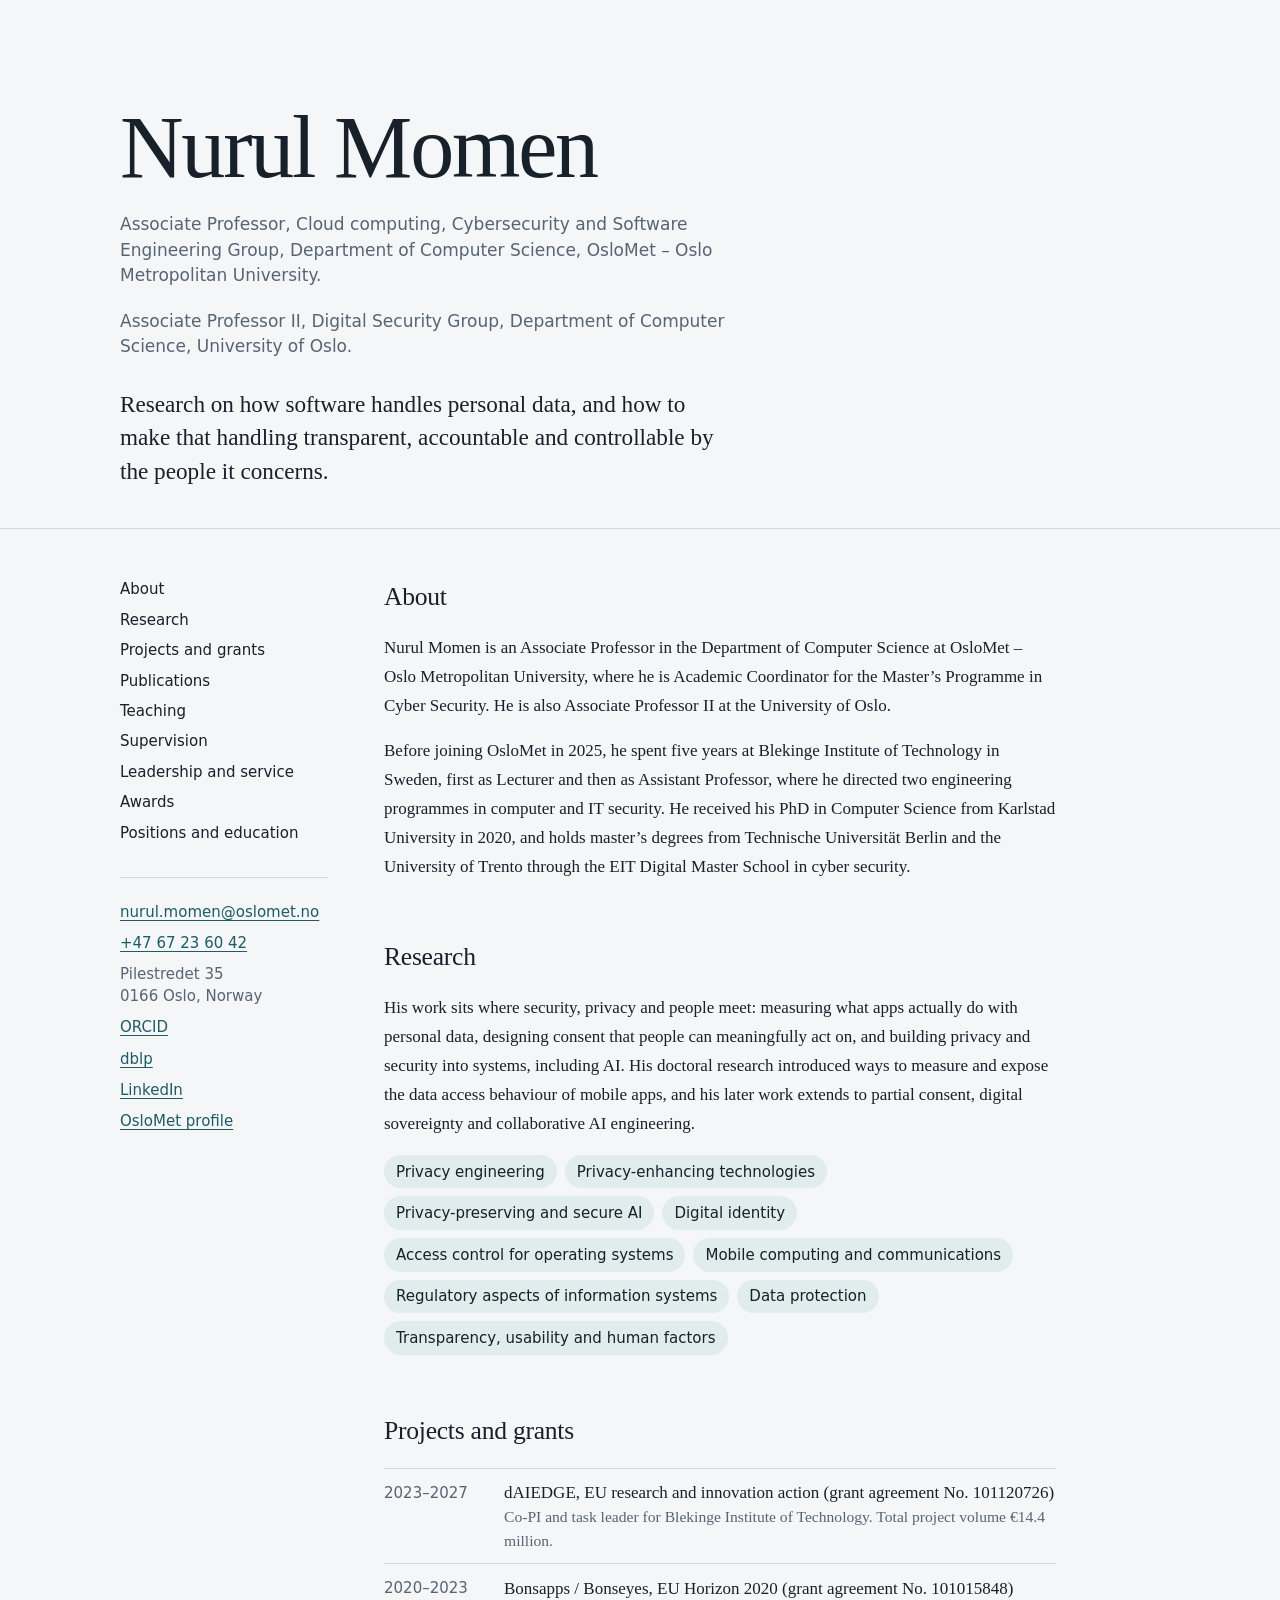
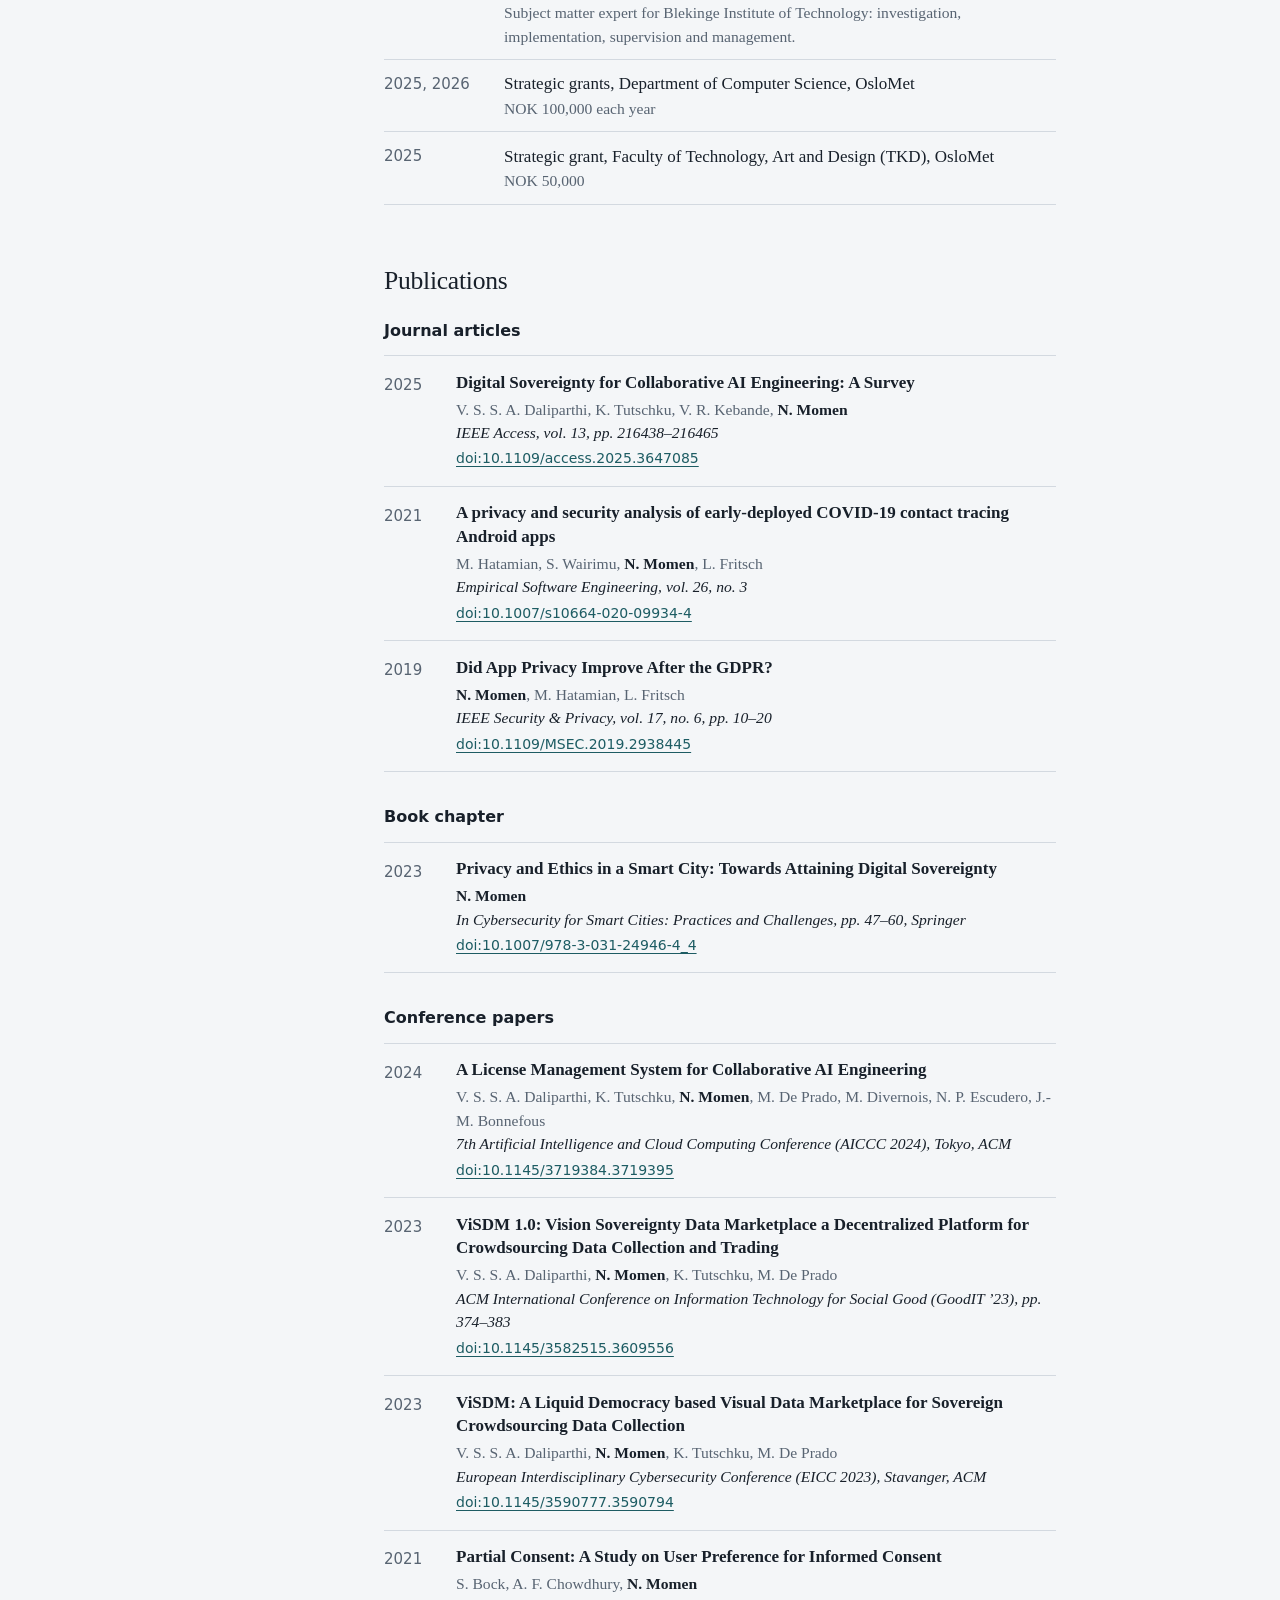
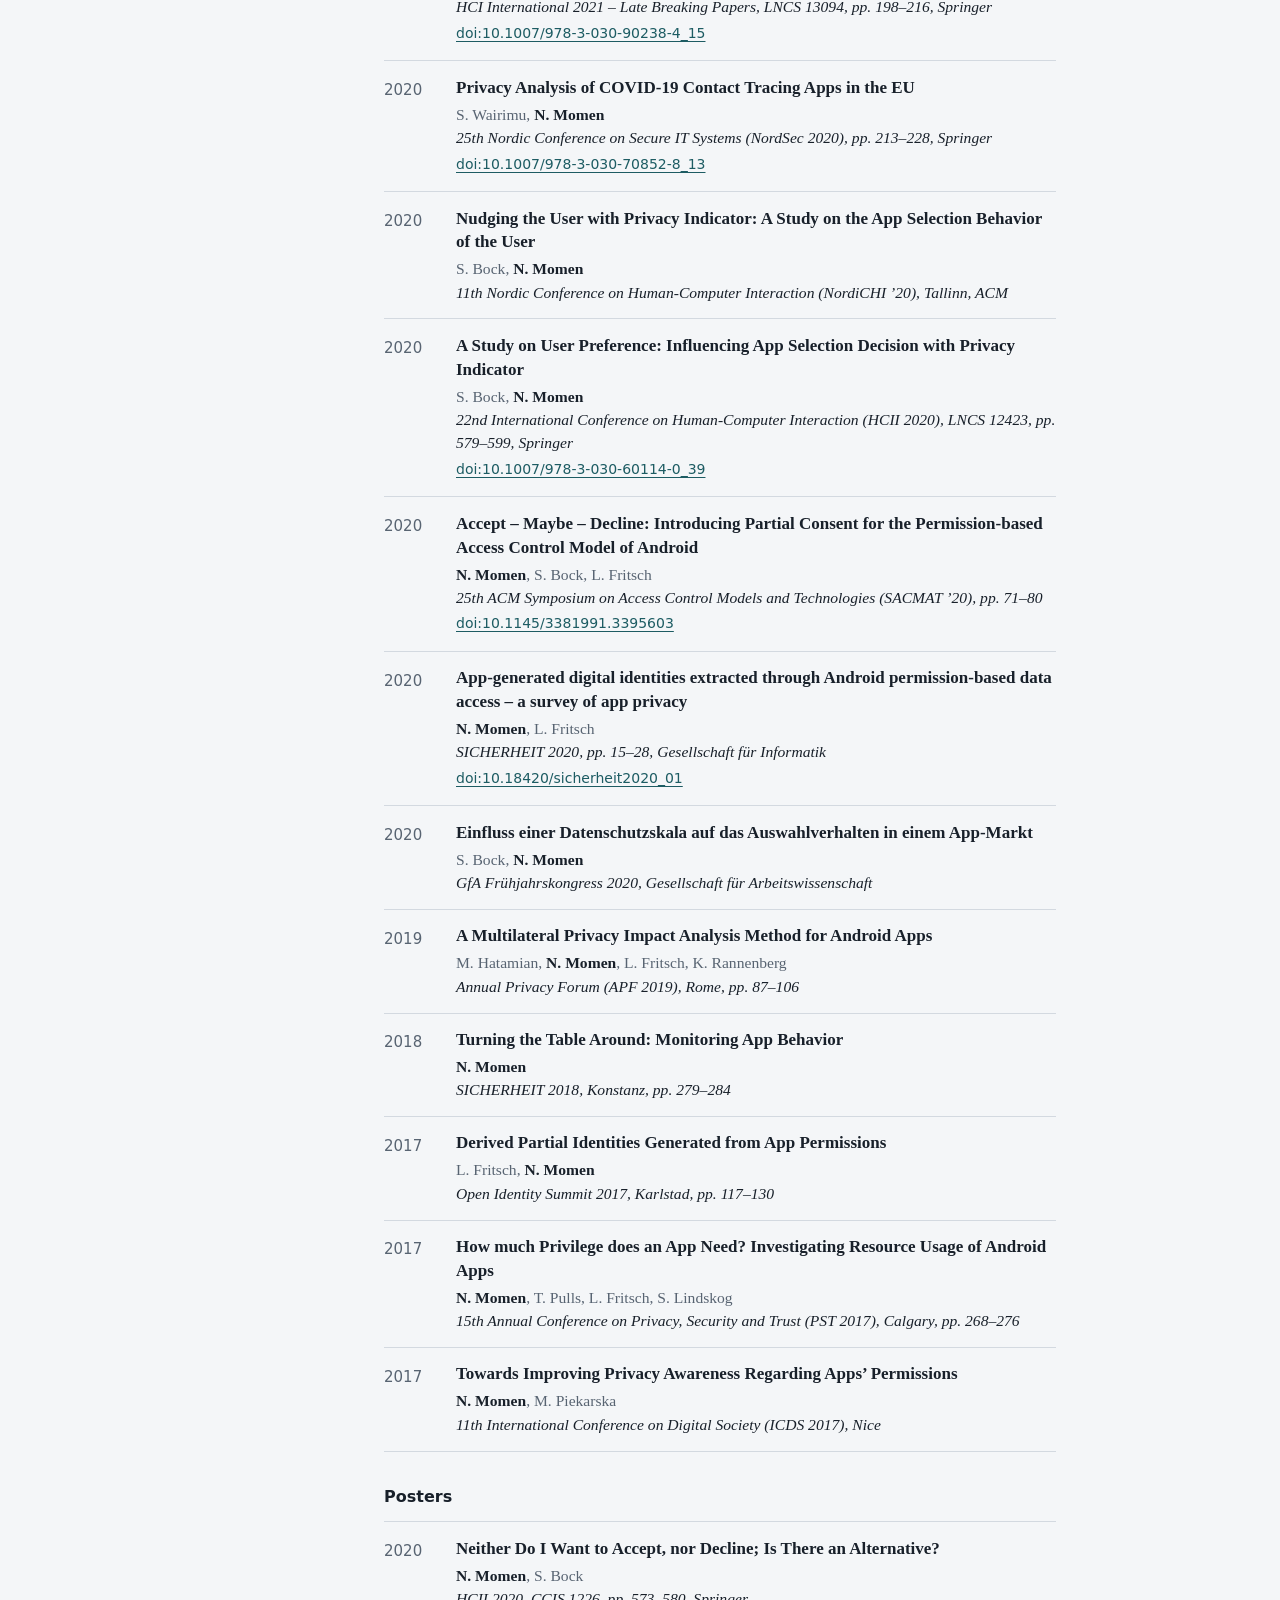
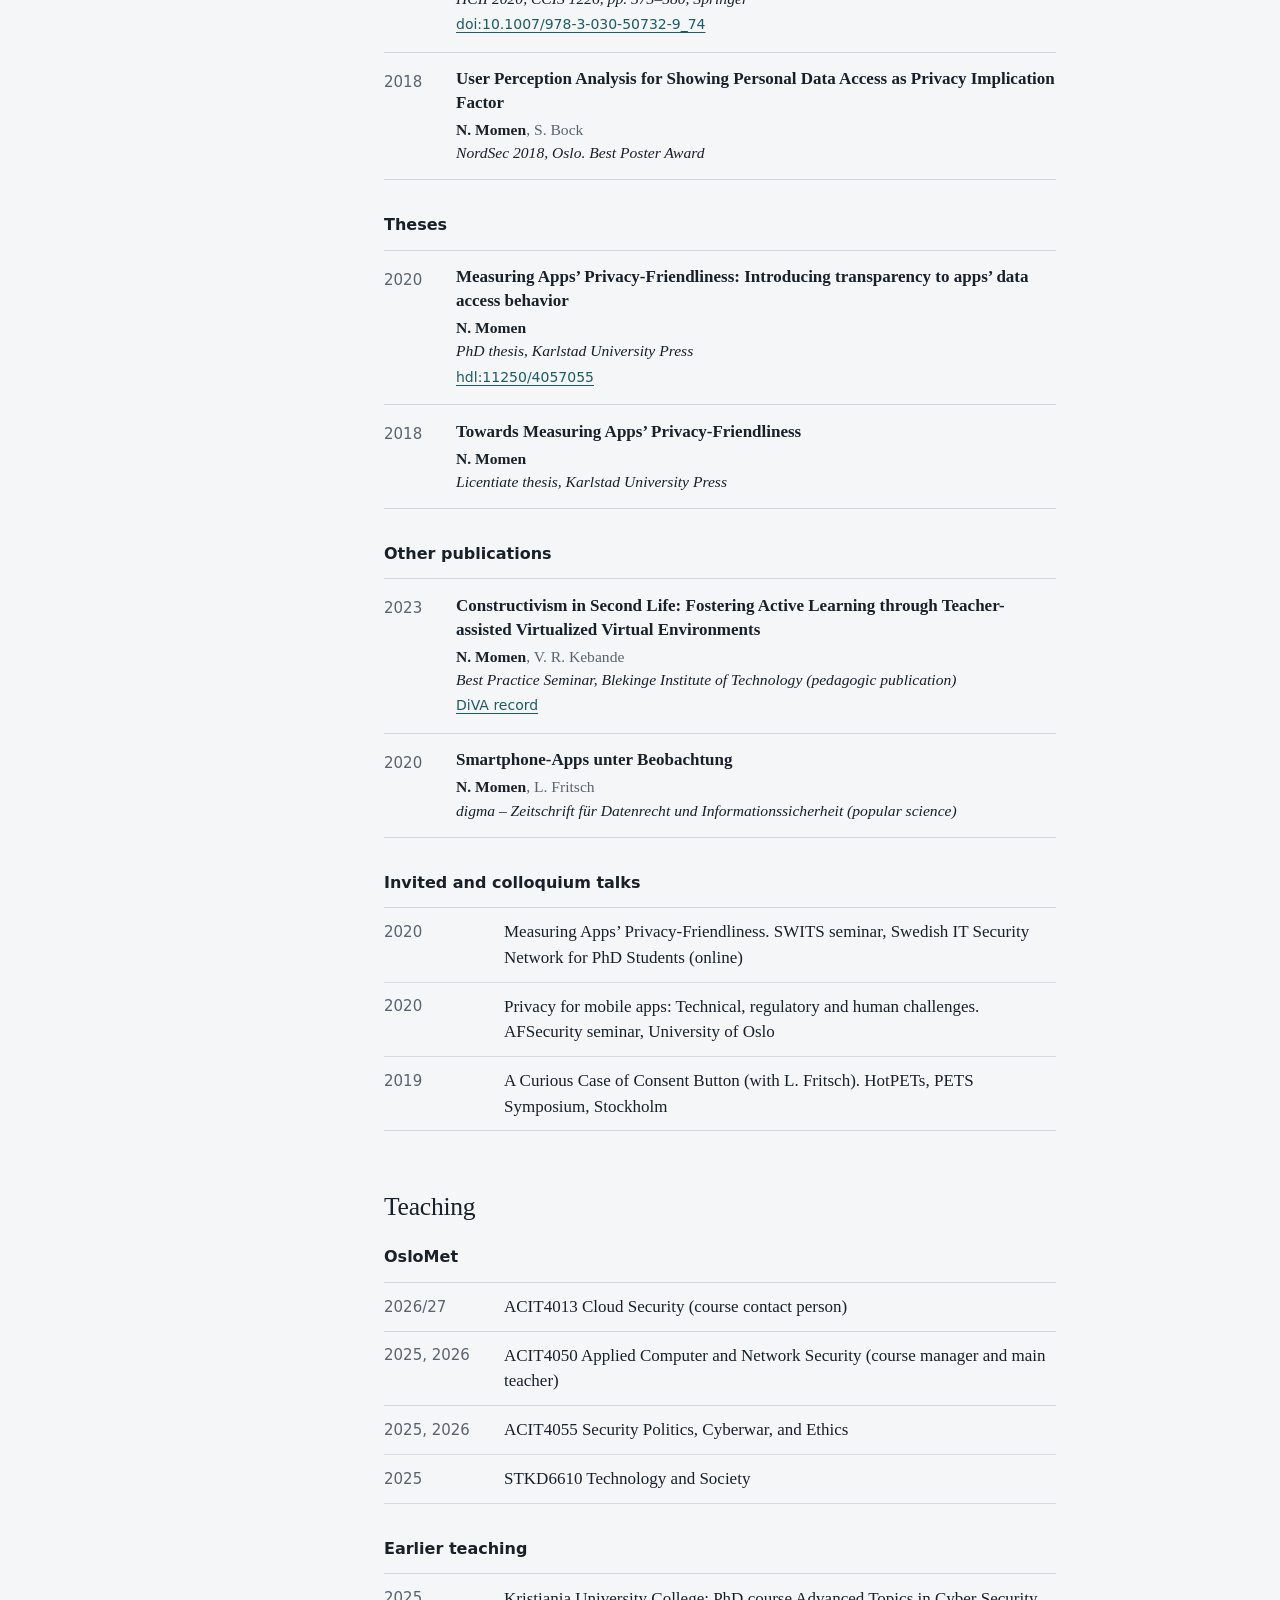
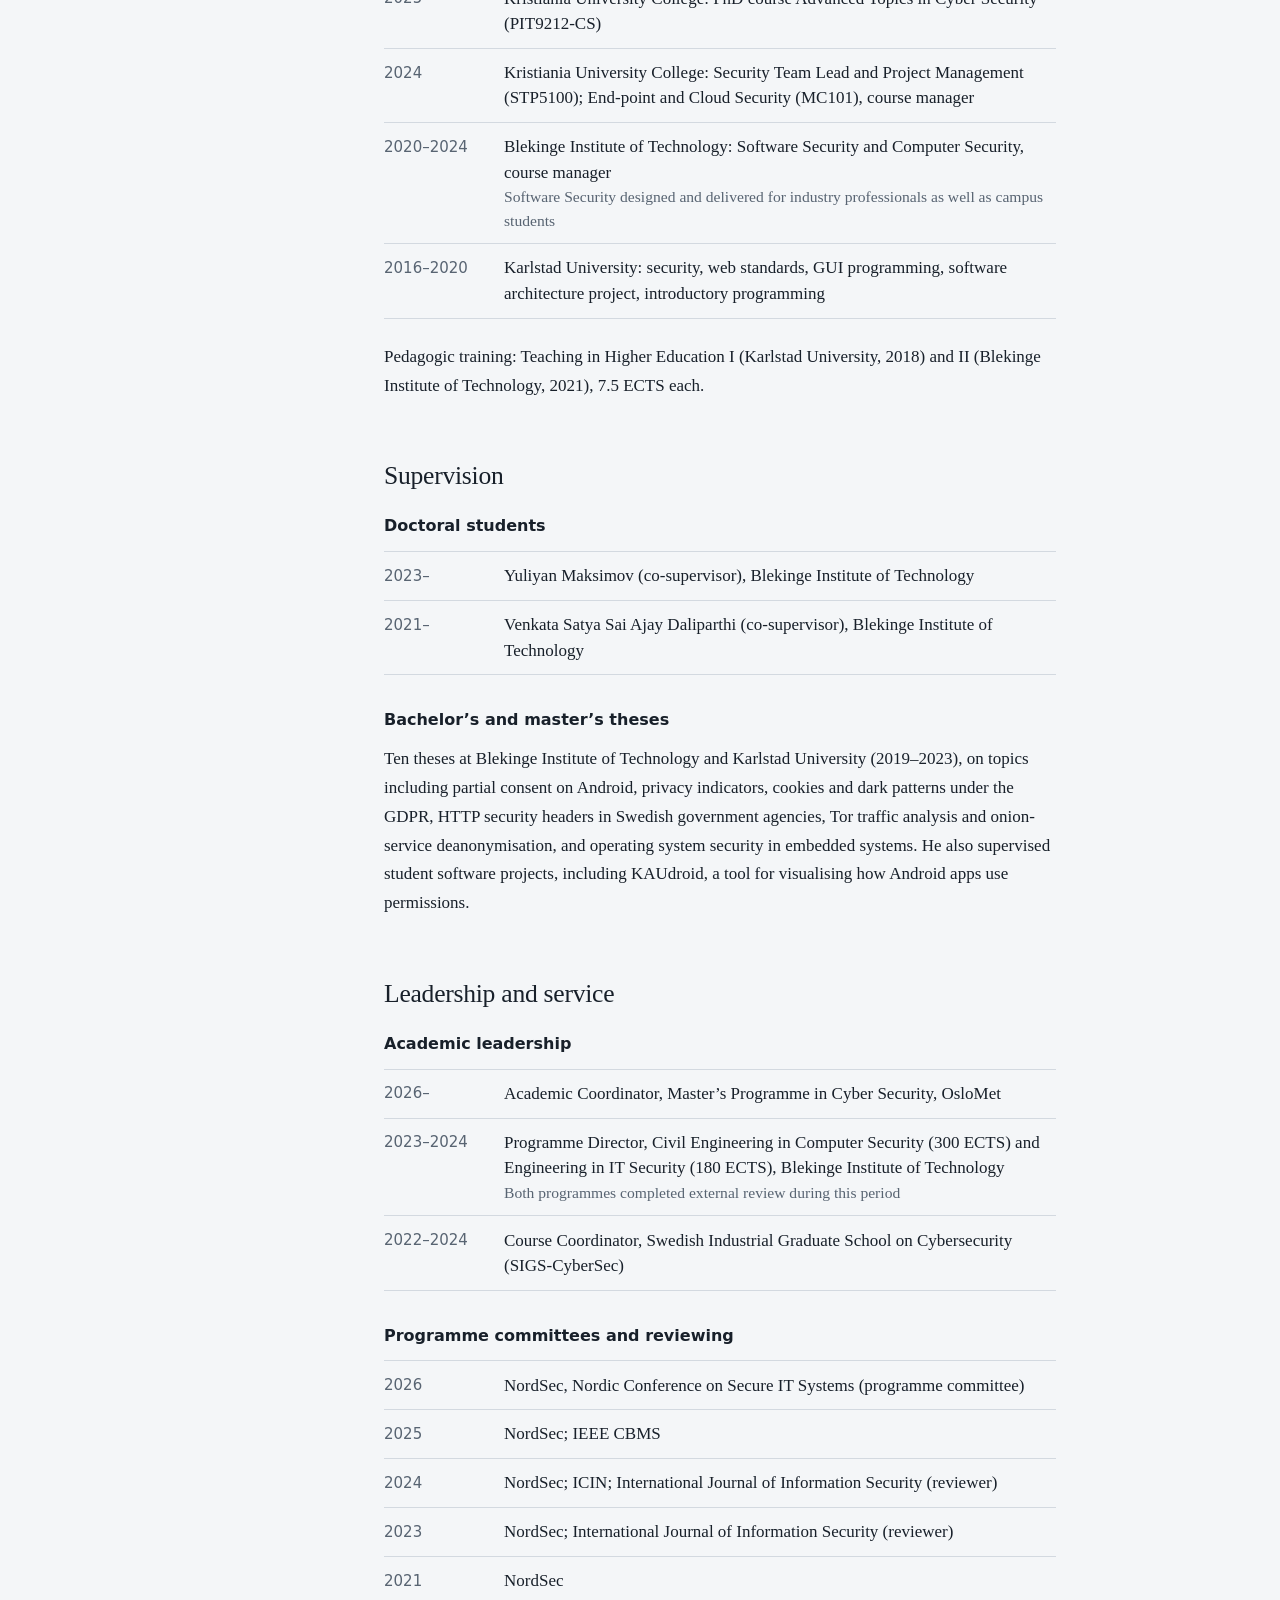
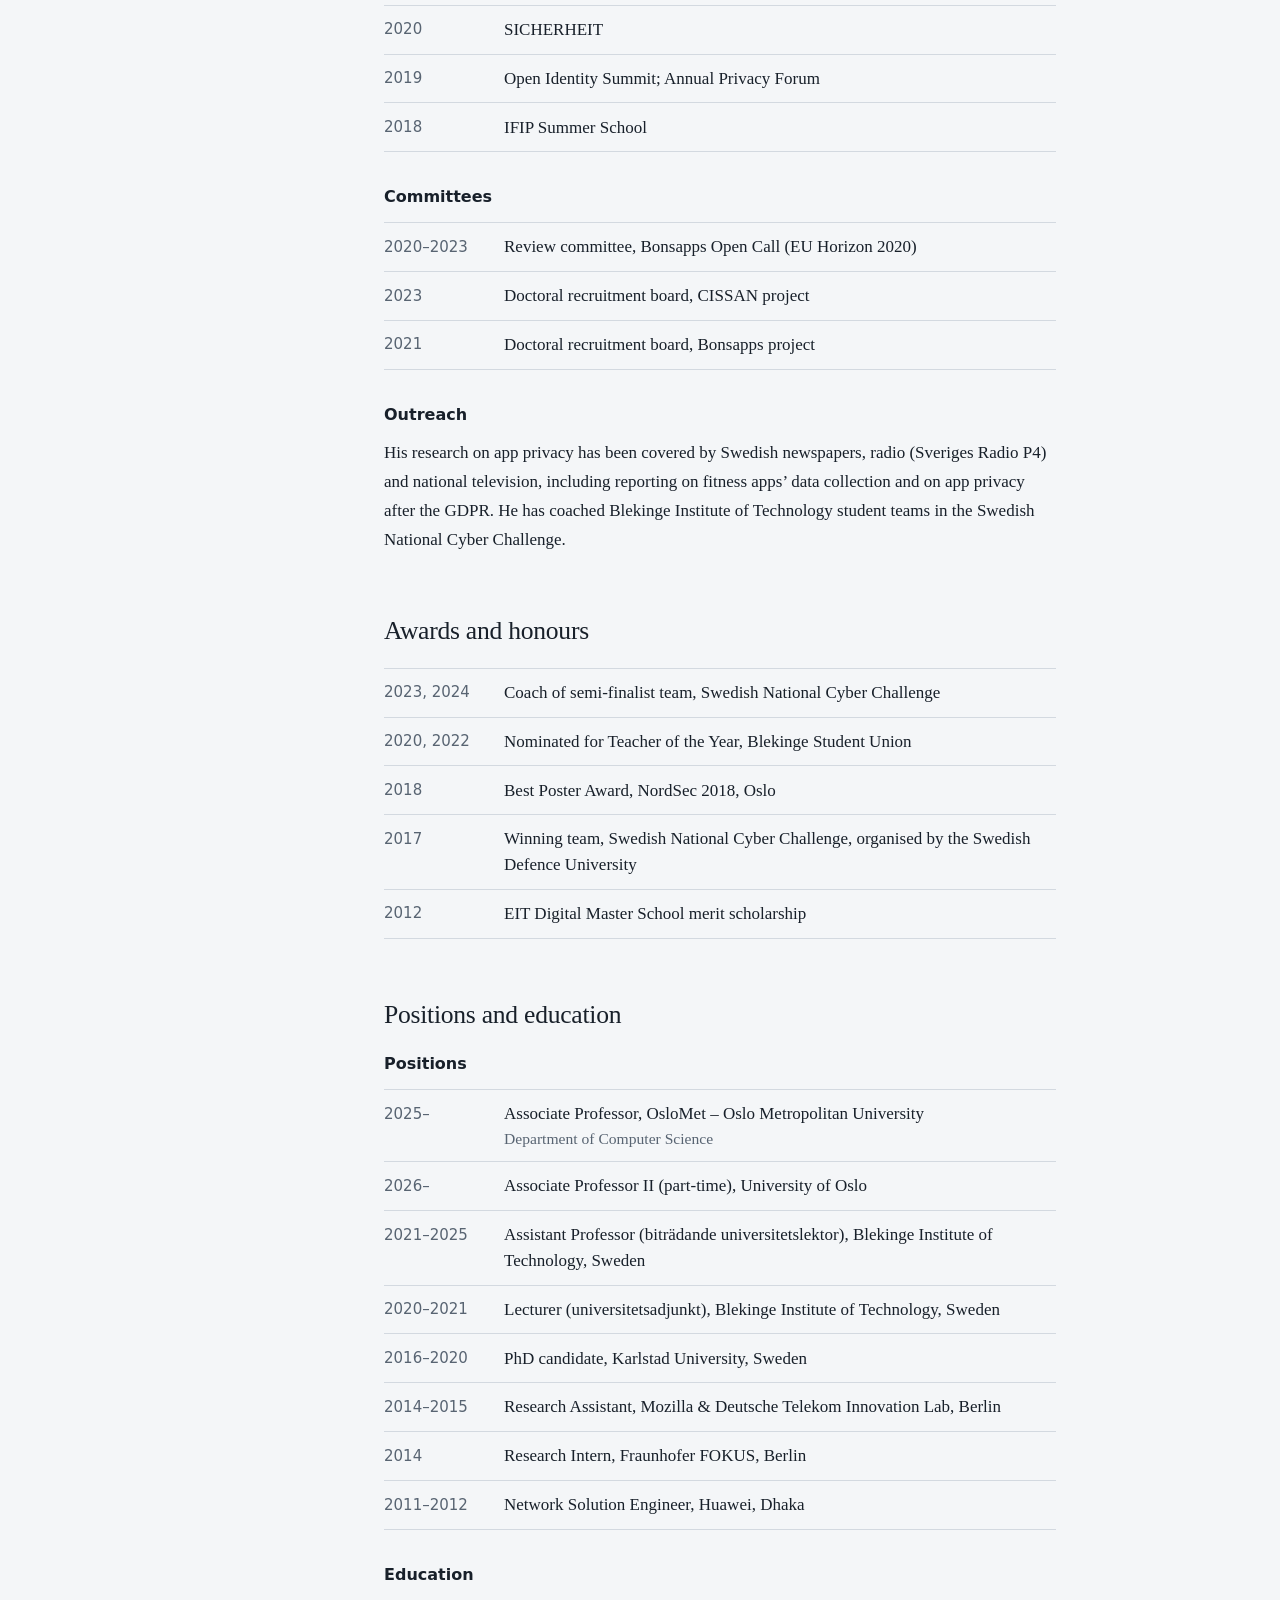
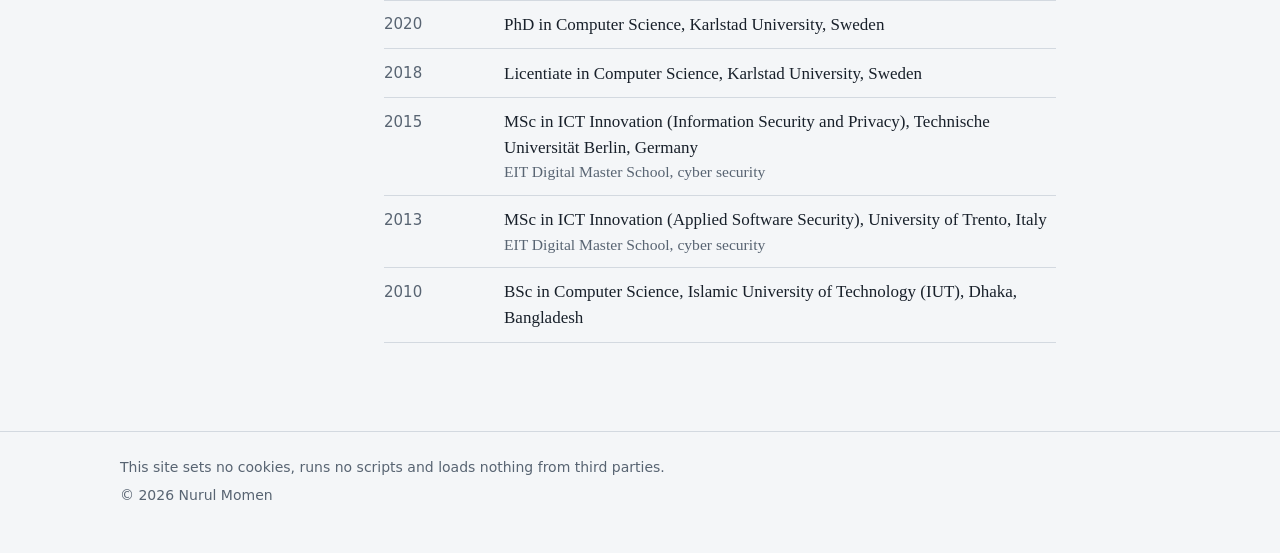
==== commit 32e9b9da: "site v4" ====
--- a/docs/index.html
+++ b/docs/index.html
@@ -5,7 +5,7 @@
   <meta name="viewport" content="width=device-width, initial-scale=1">
   <title>Nurul Momen – Privacy and Cybersecurity Research</title>
   <meta name="description" content="Nurul Momen, Associate Professor at OsloMet – Oslo Metropolitan University. Research in privacy engineering, cybersecurity, digital identity and secure, privacy-preserving AI.">
-  <meta name="author" content="Nurul Momen">
+  <meta name="author" content="Dr. Nurul Momen">
   <link rel="icon" href="favicon.svg" type="image/svg+xml">
   <link rel="stylesheet" href="styles.css">
 </head>
@@ -345,7 +345,7 @@
         <h3 class="sub">OsloMet</h3>
         <ul class="entries">
           <li><span class="year">2026/27</span><div>ACIT4013 Cloud Security (course contact person)</div></li>
-          <li><span class="year">2025</span><div>ACIT4050 Applied Computer and Network Security (course manager and main teacher)</div></li>
+          <li><span class="year">2025, 2026</span><div>ACIT4050 Applied Computer and Network Security (course manager and main teacher)</div></li>
           <li><span class="year">2025, 2026</span><div>ACIT4055 Security Politics, Cyberwar, and Ethics</div></li>
           <li><span class="year">2025</span><div>STKD6610 Technology and Society</div></li>
         </ul>
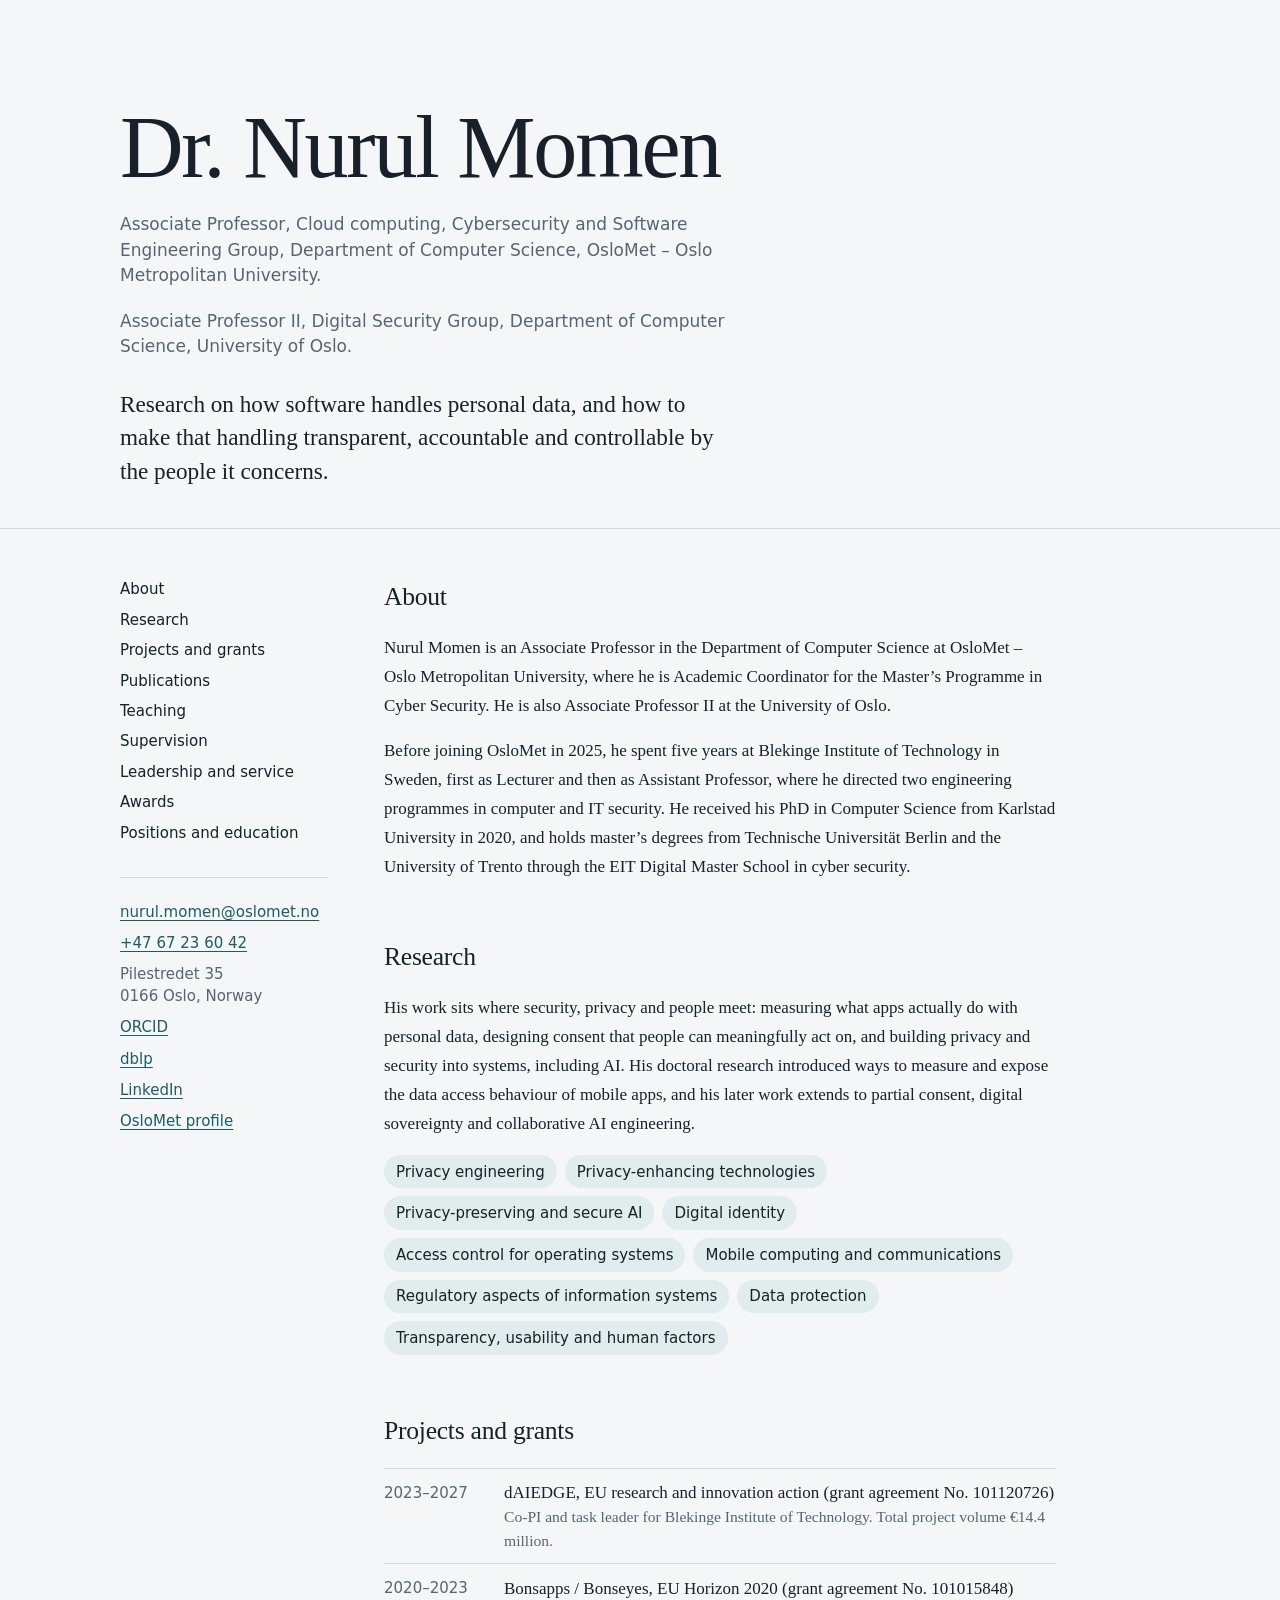
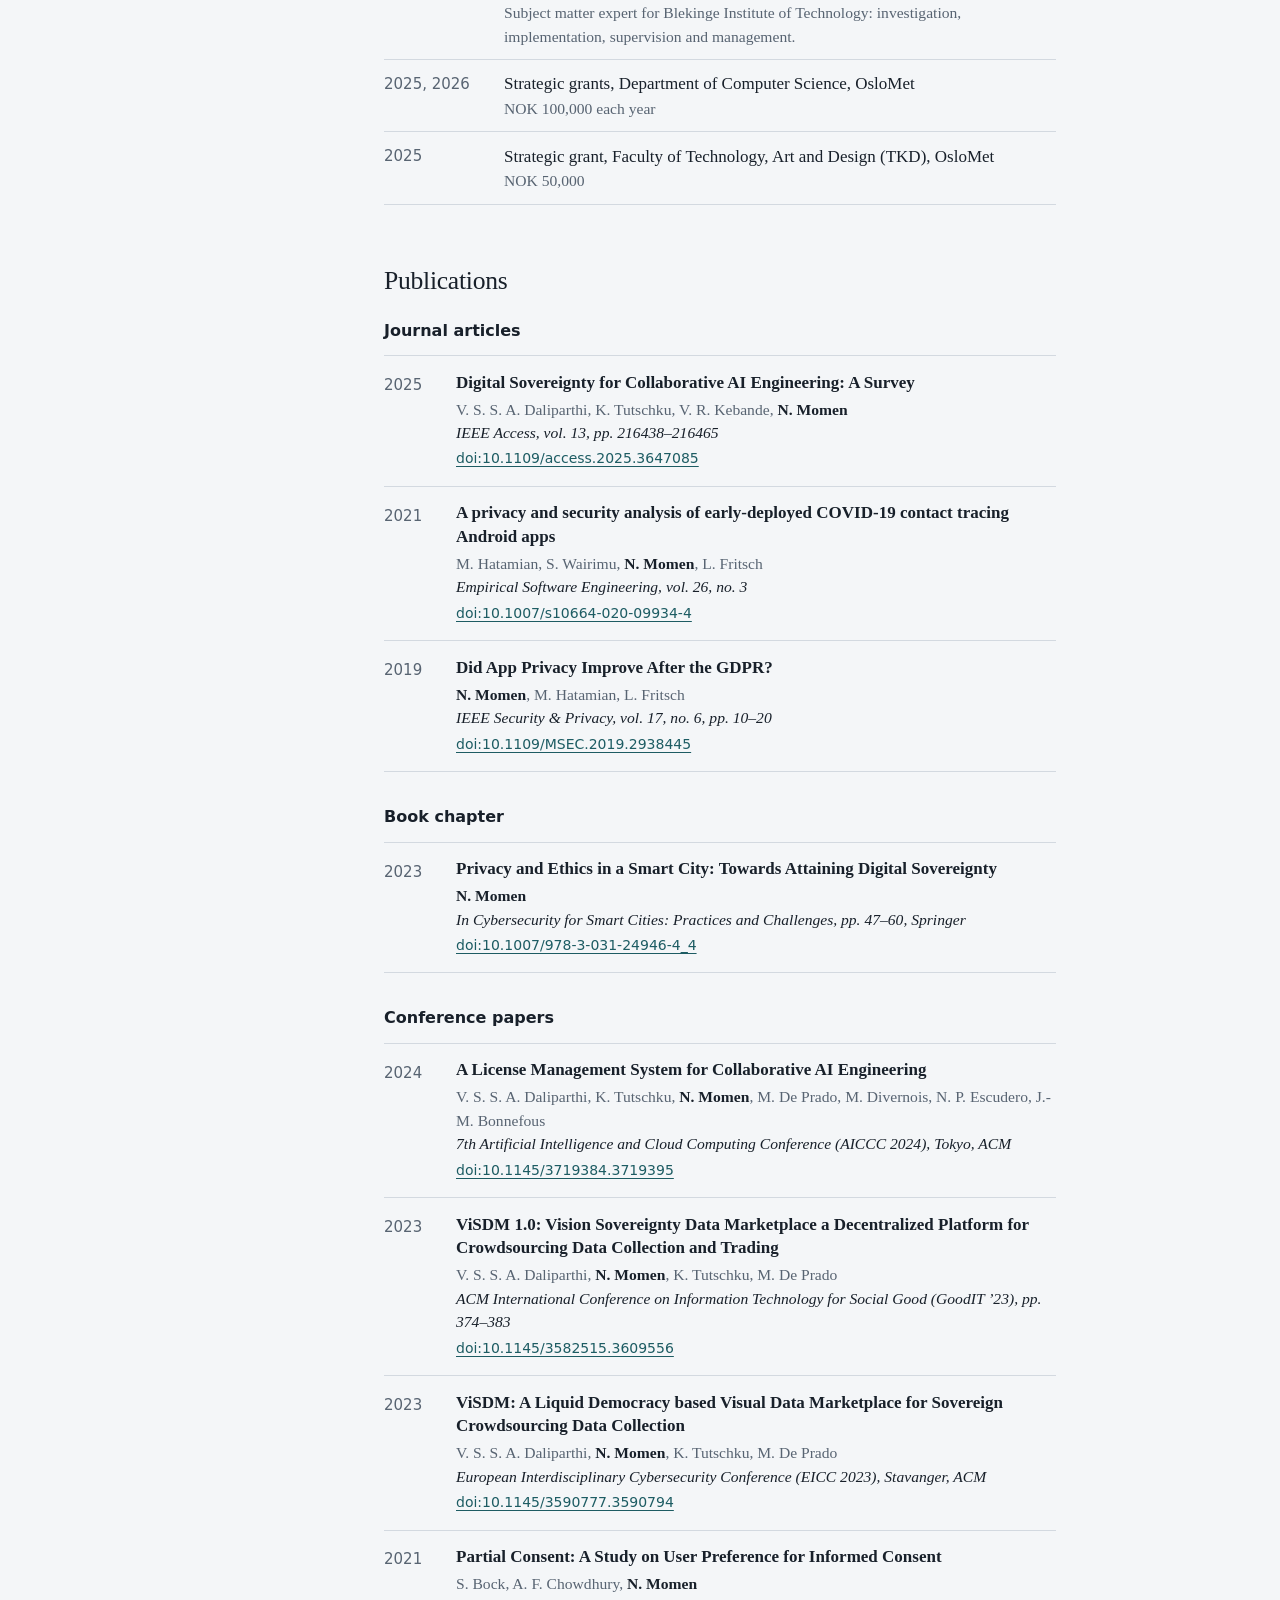
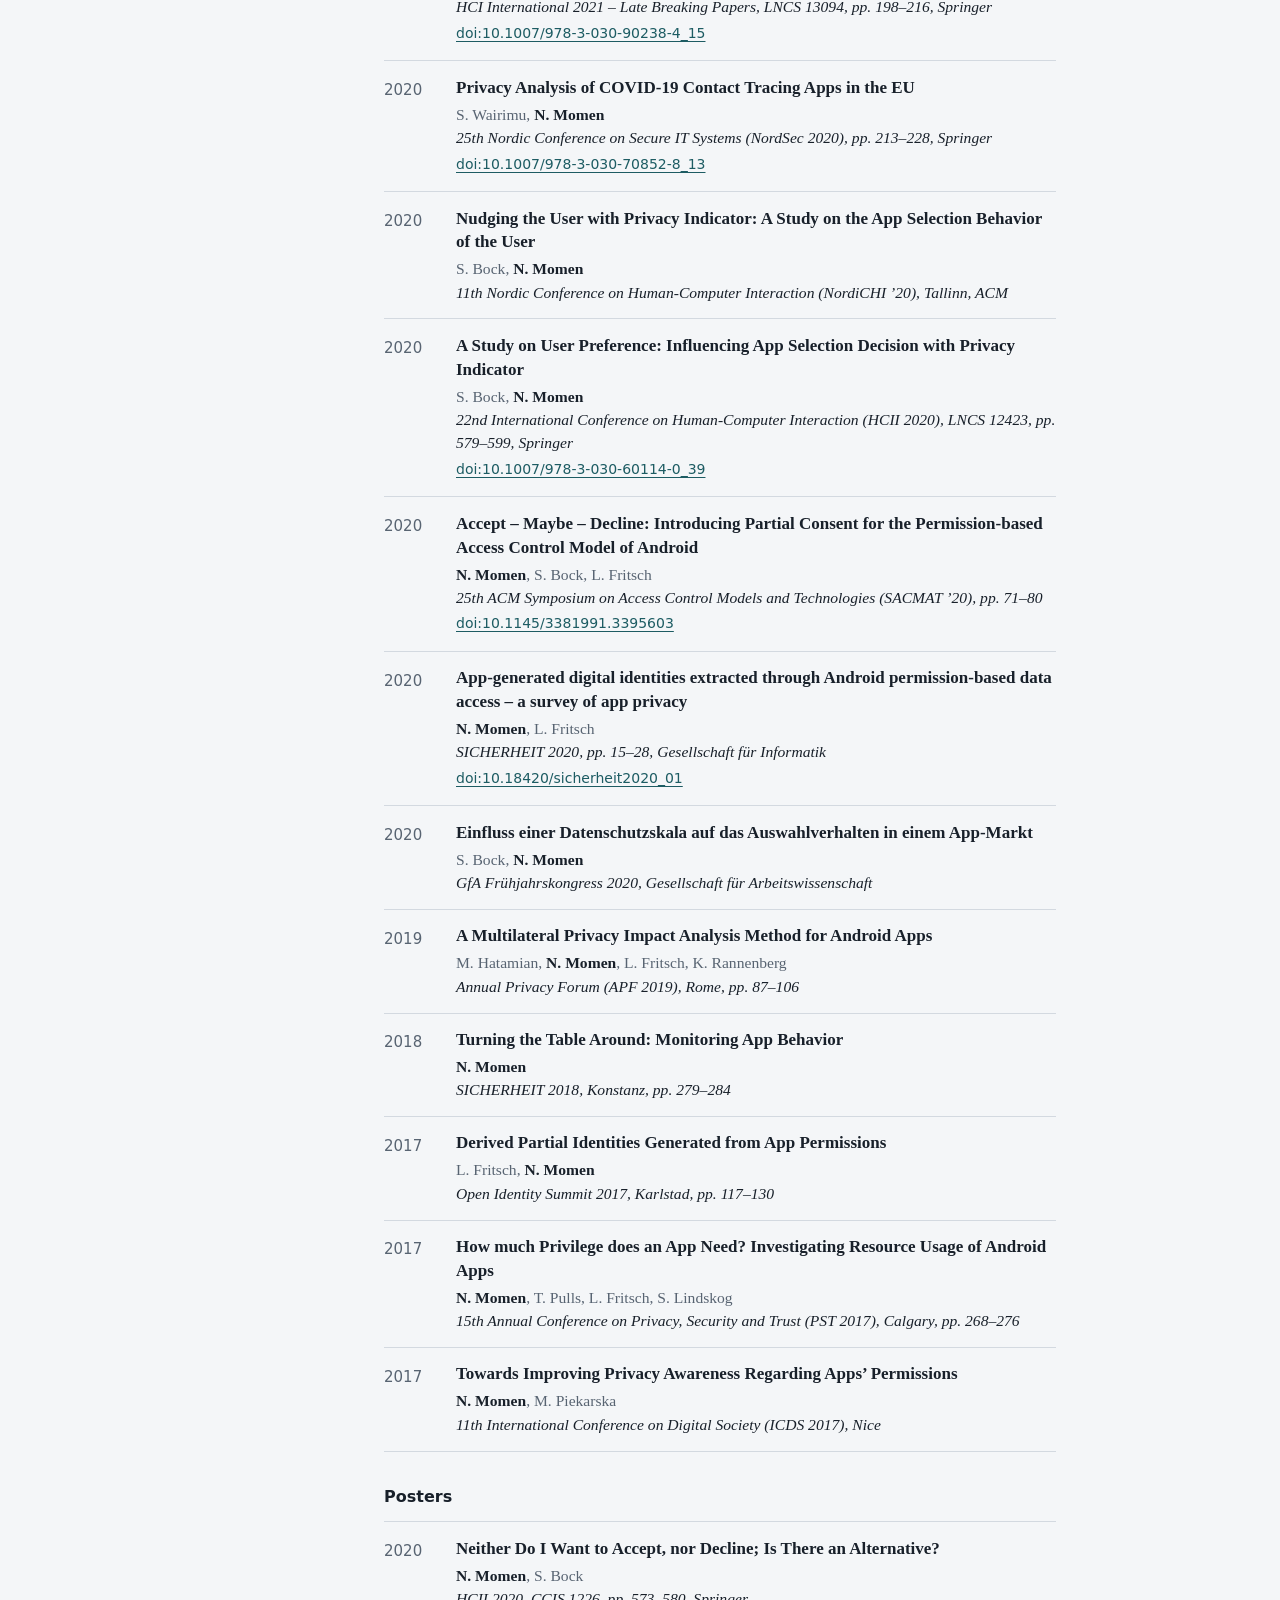
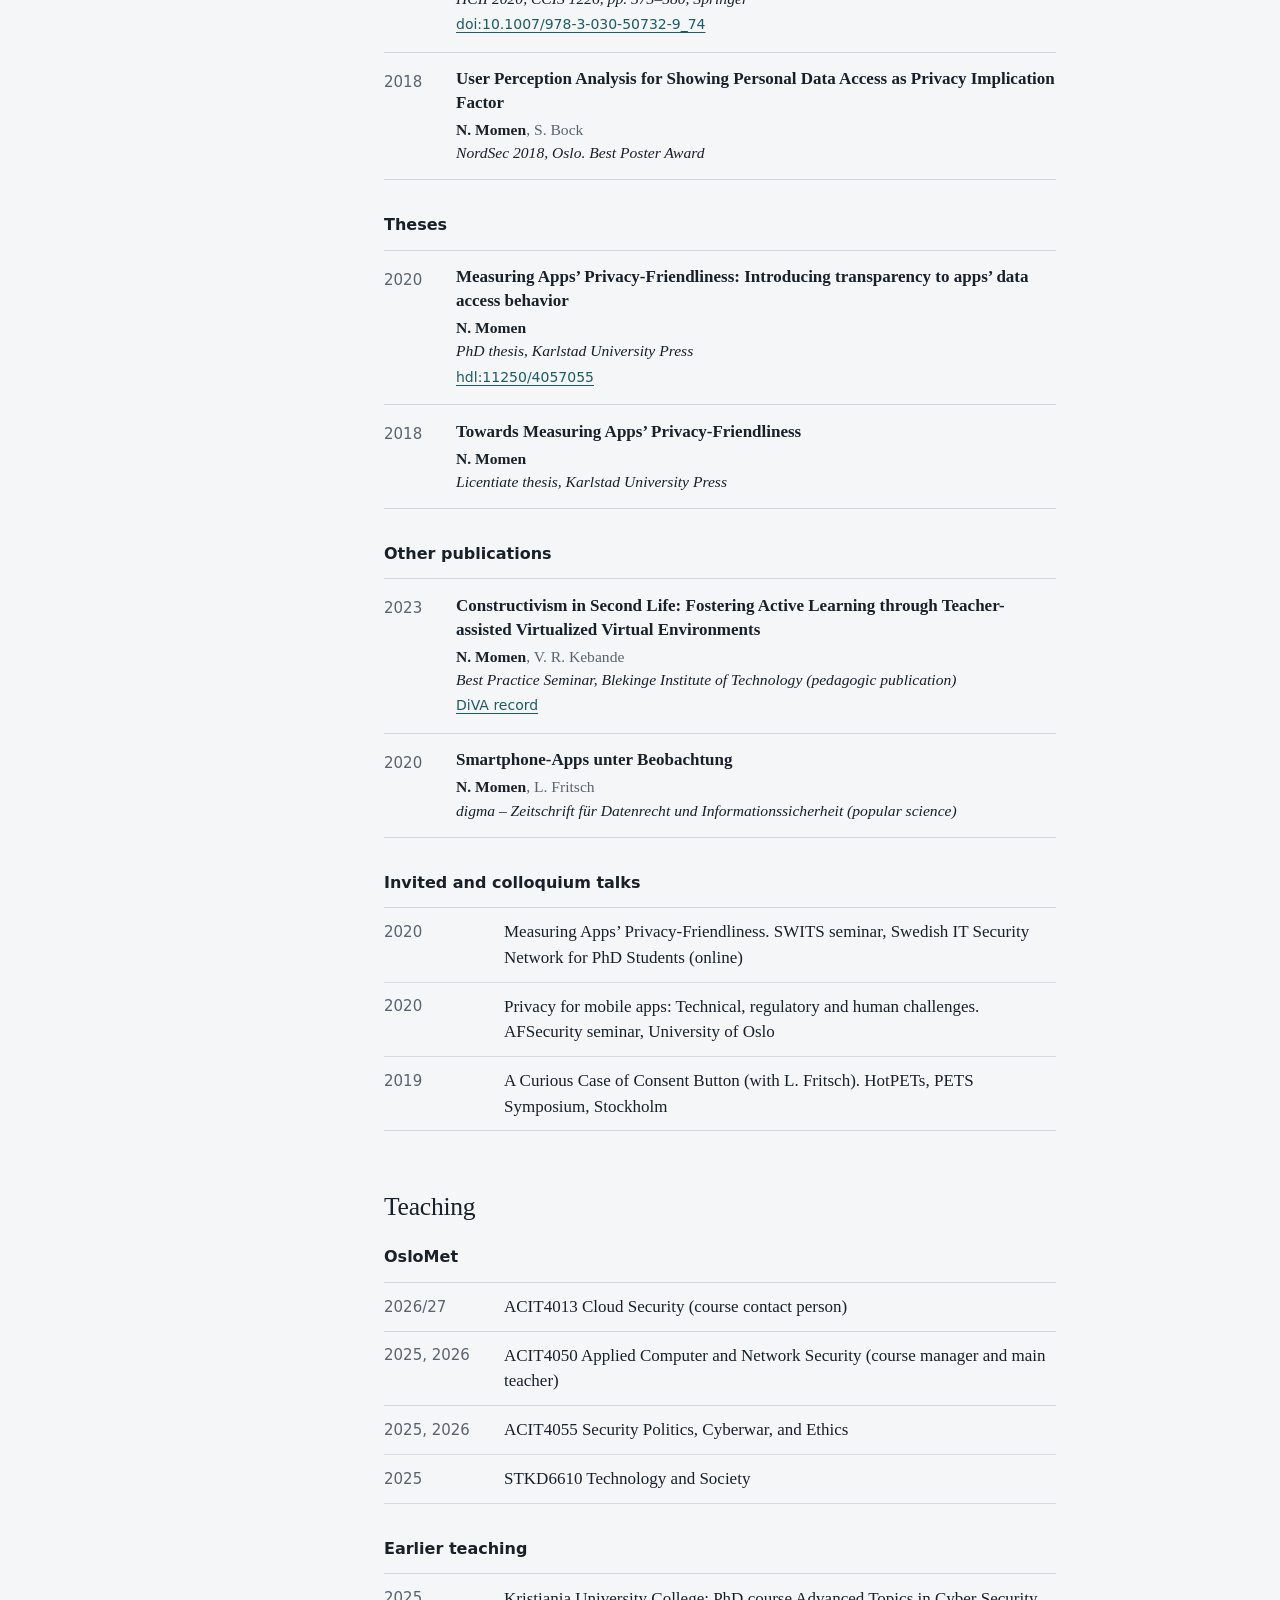
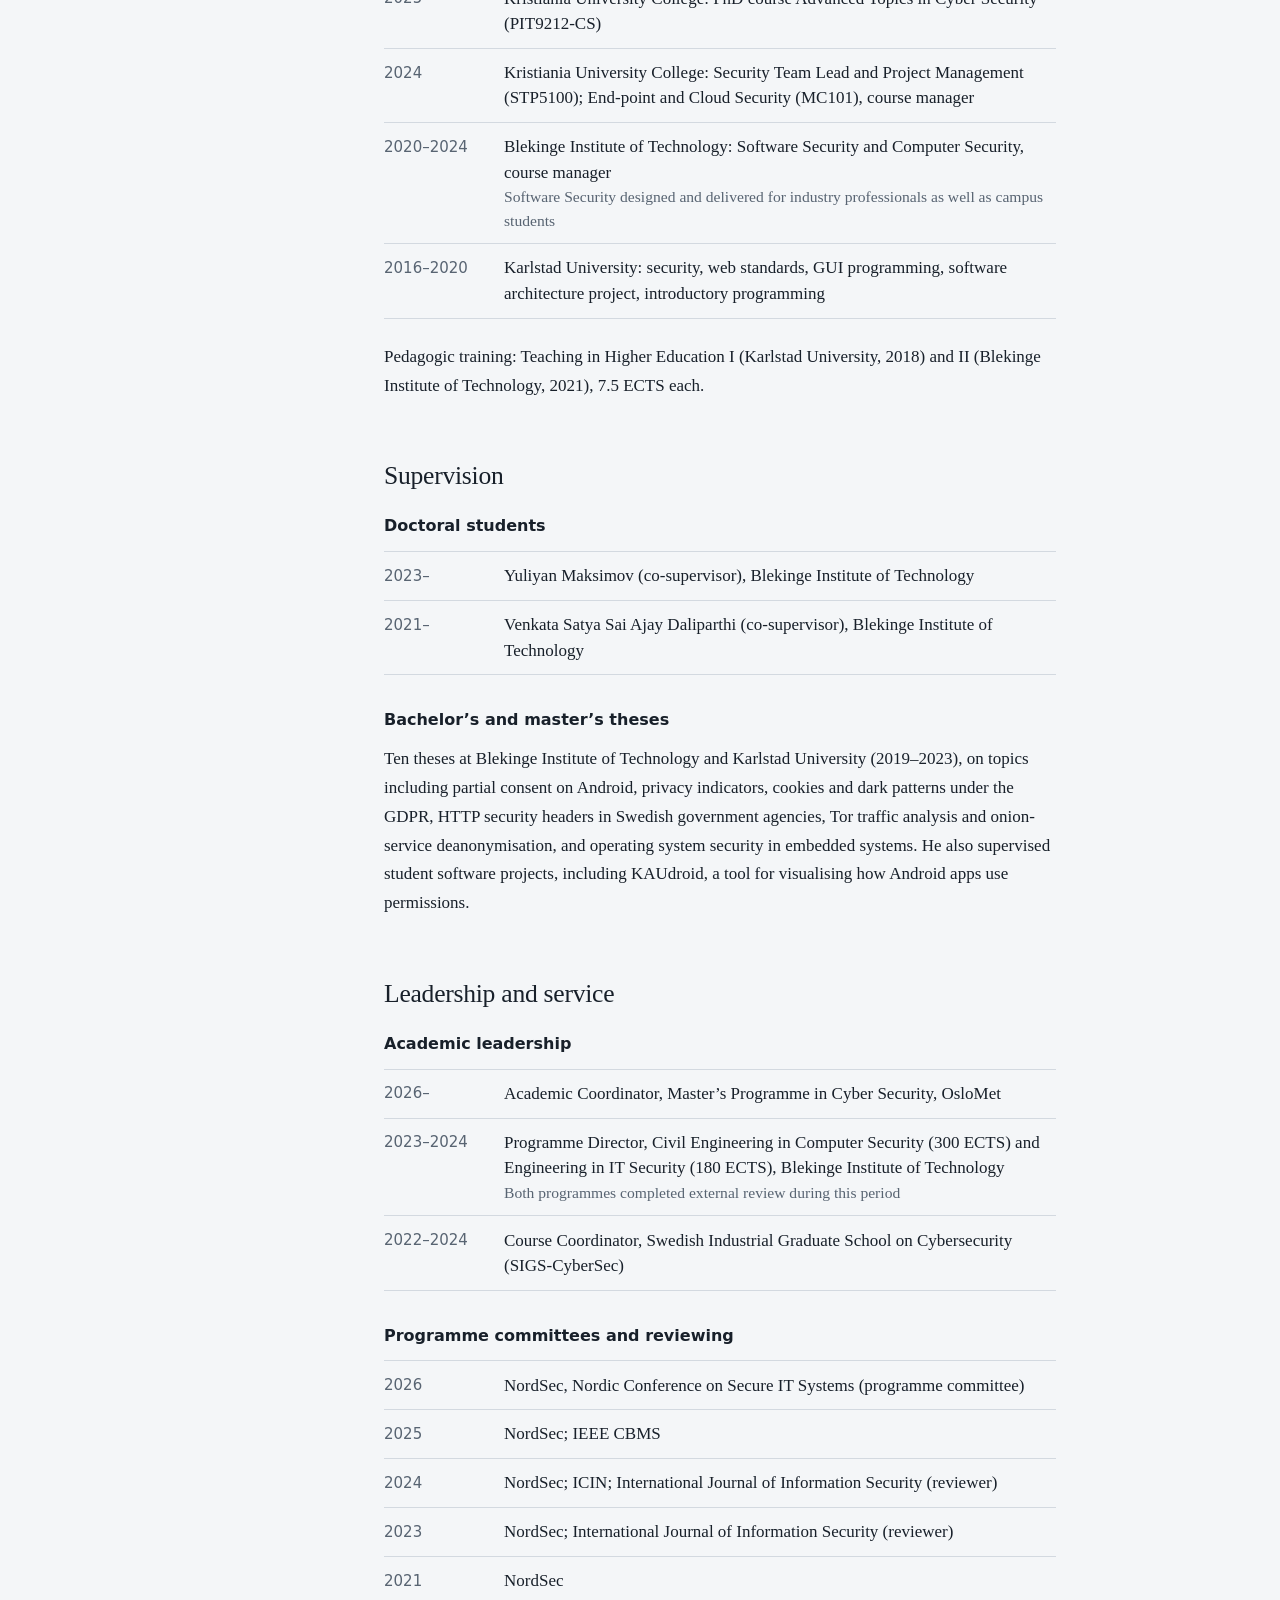
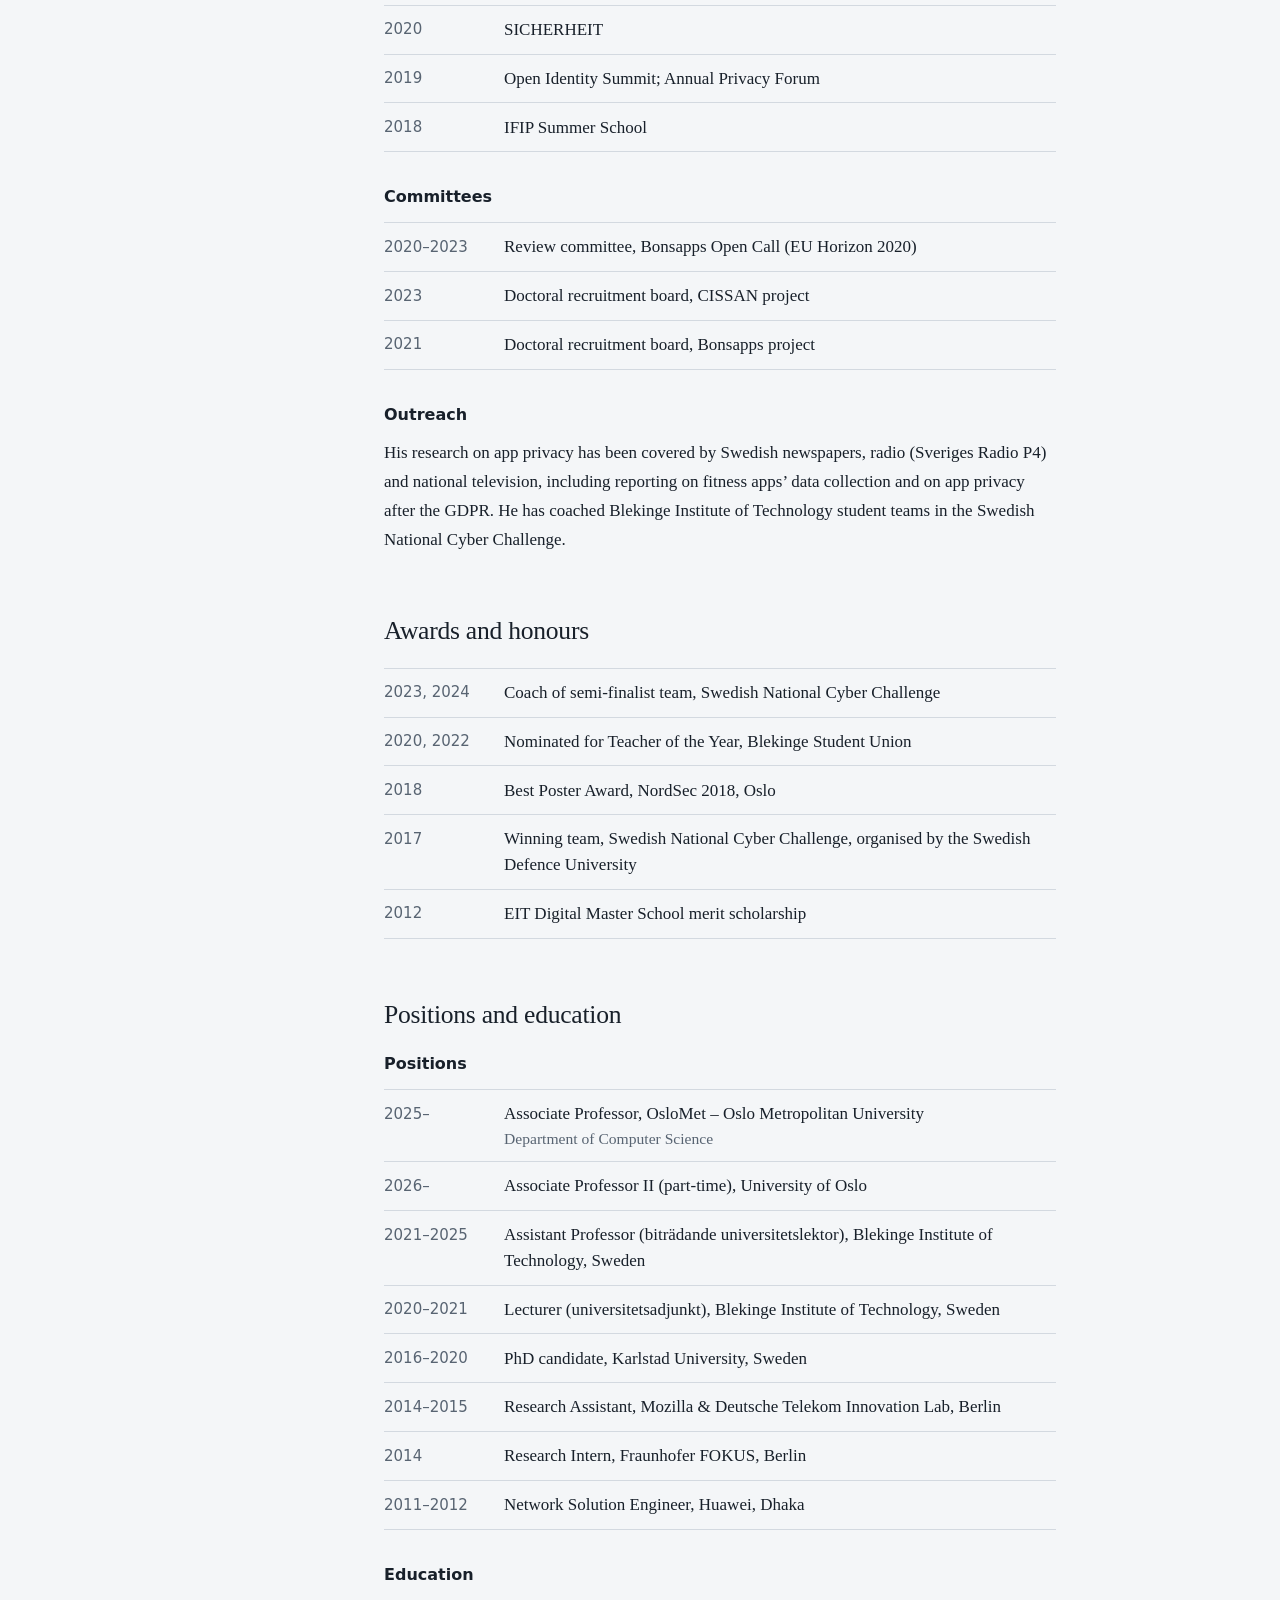
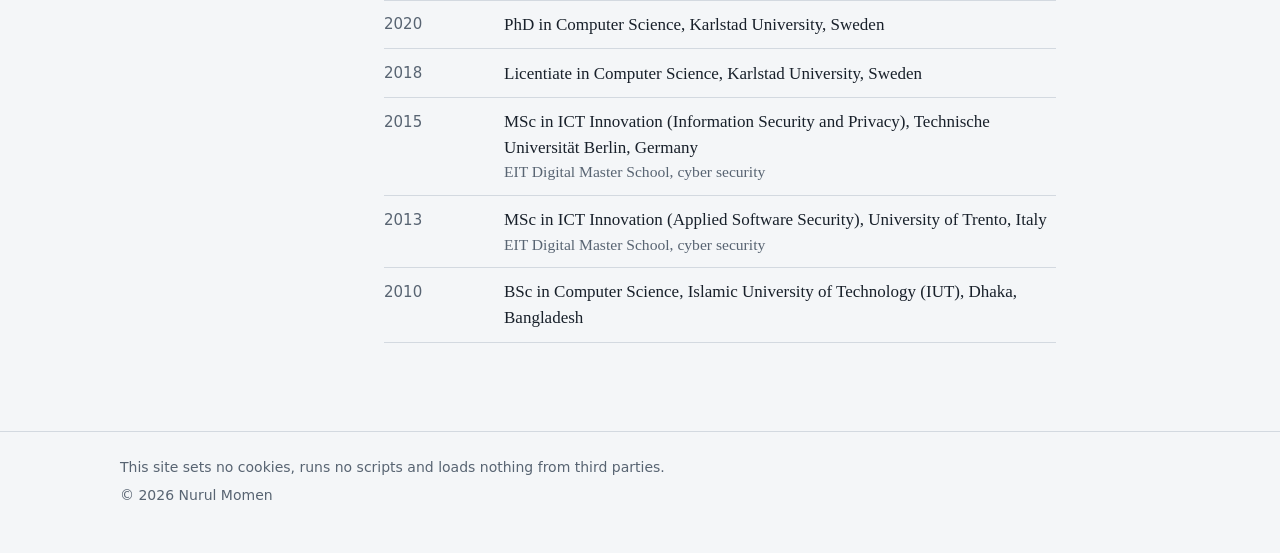
==== commit cd9a9ce5: "site v4" ====
--- a/docs/index.html
+++ b/docs/index.html
@@ -5,7 +5,7 @@
   <meta name="viewport" content="width=device-width, initial-scale=1">
   <title>Nurul Momen – Privacy and Cybersecurity Research</title>
   <meta name="description" content="Nurul Momen, Associate Professor at OsloMet – Oslo Metropolitan University. Research in privacy engineering, cybersecurity, digital identity and secure, privacy-preserving AI.">
-  <meta name="author" content="Dr. Nurul Momen">
+  <meta name="author" content="Nurul Momen">
   <link rel="icon" href="favicon.svg" type="image/svg+xml">
   <link rel="stylesheet" href="styles.css">
 </head>
@@ -14,7 +14,7 @@
 
   <header class="hero">
     <div class="wrap">
-      <h1>Nurul Momen</h1>
+      <h1>Dr. Nurul Momen</h1>
       <p class="role">Associate Professor, Cloud computing, Cybersecurity and Software Engineering Group, Department of Computer Science, OsloMet – Oslo Metropolitan University.</p>
       <p class="role">Associate Professor II, Digital Security Group, Department of Computer Science, University of Oslo.</p>
       <p class="lede">Research on how software handles personal data, and how to make that handling transparent, accountable and controllable by the people it concerns.</p>
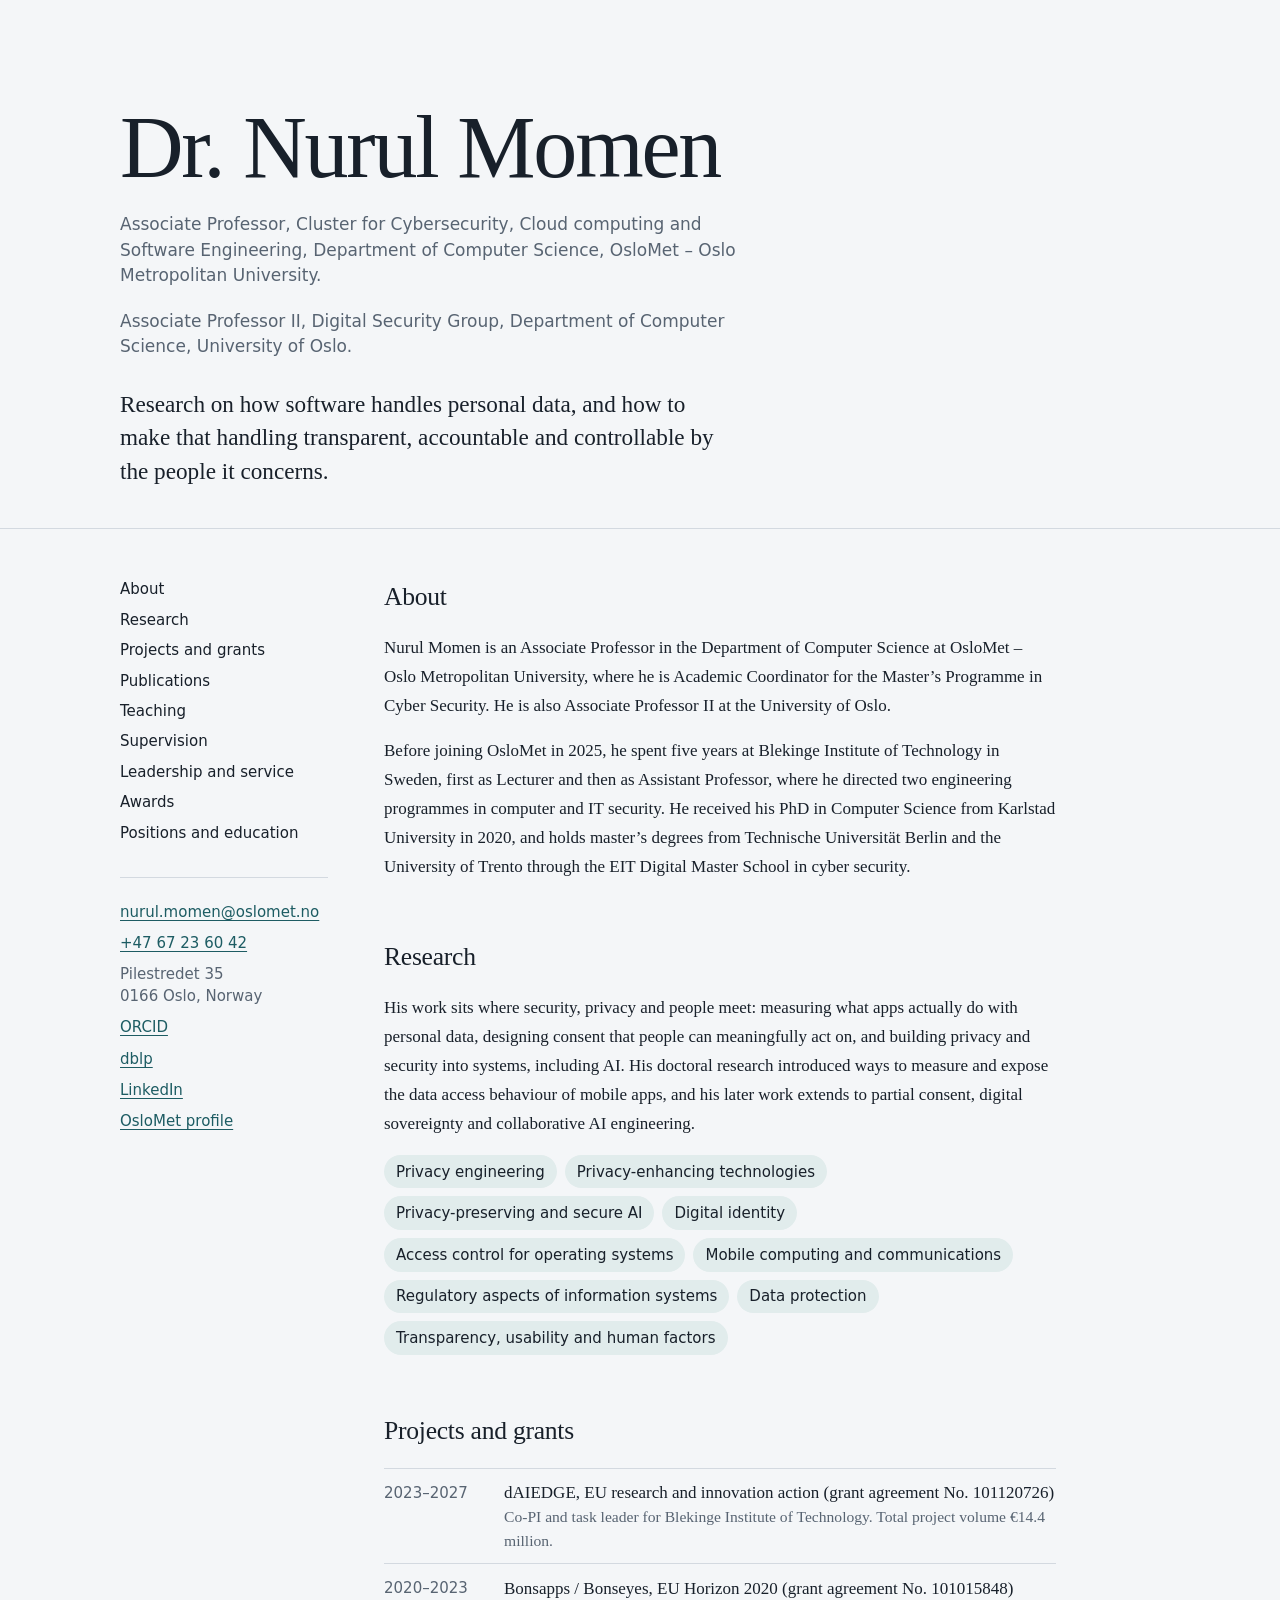
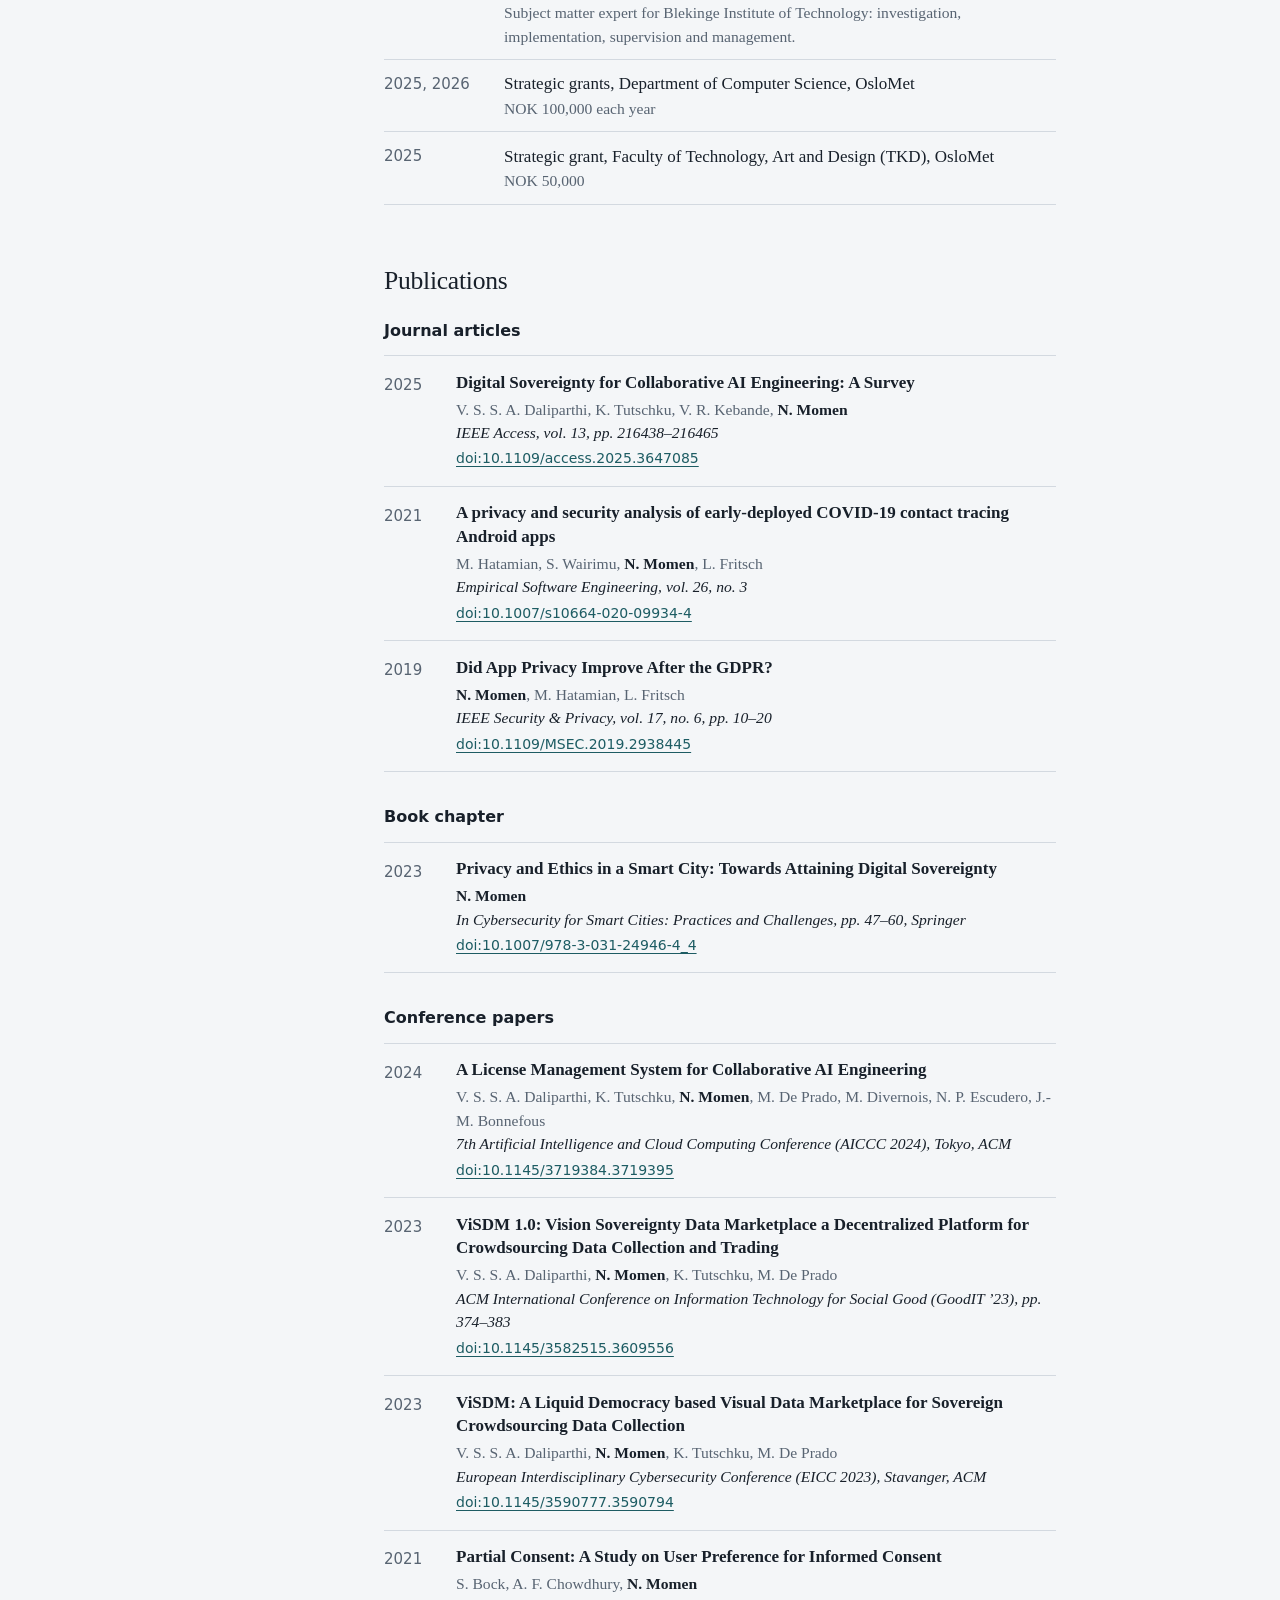
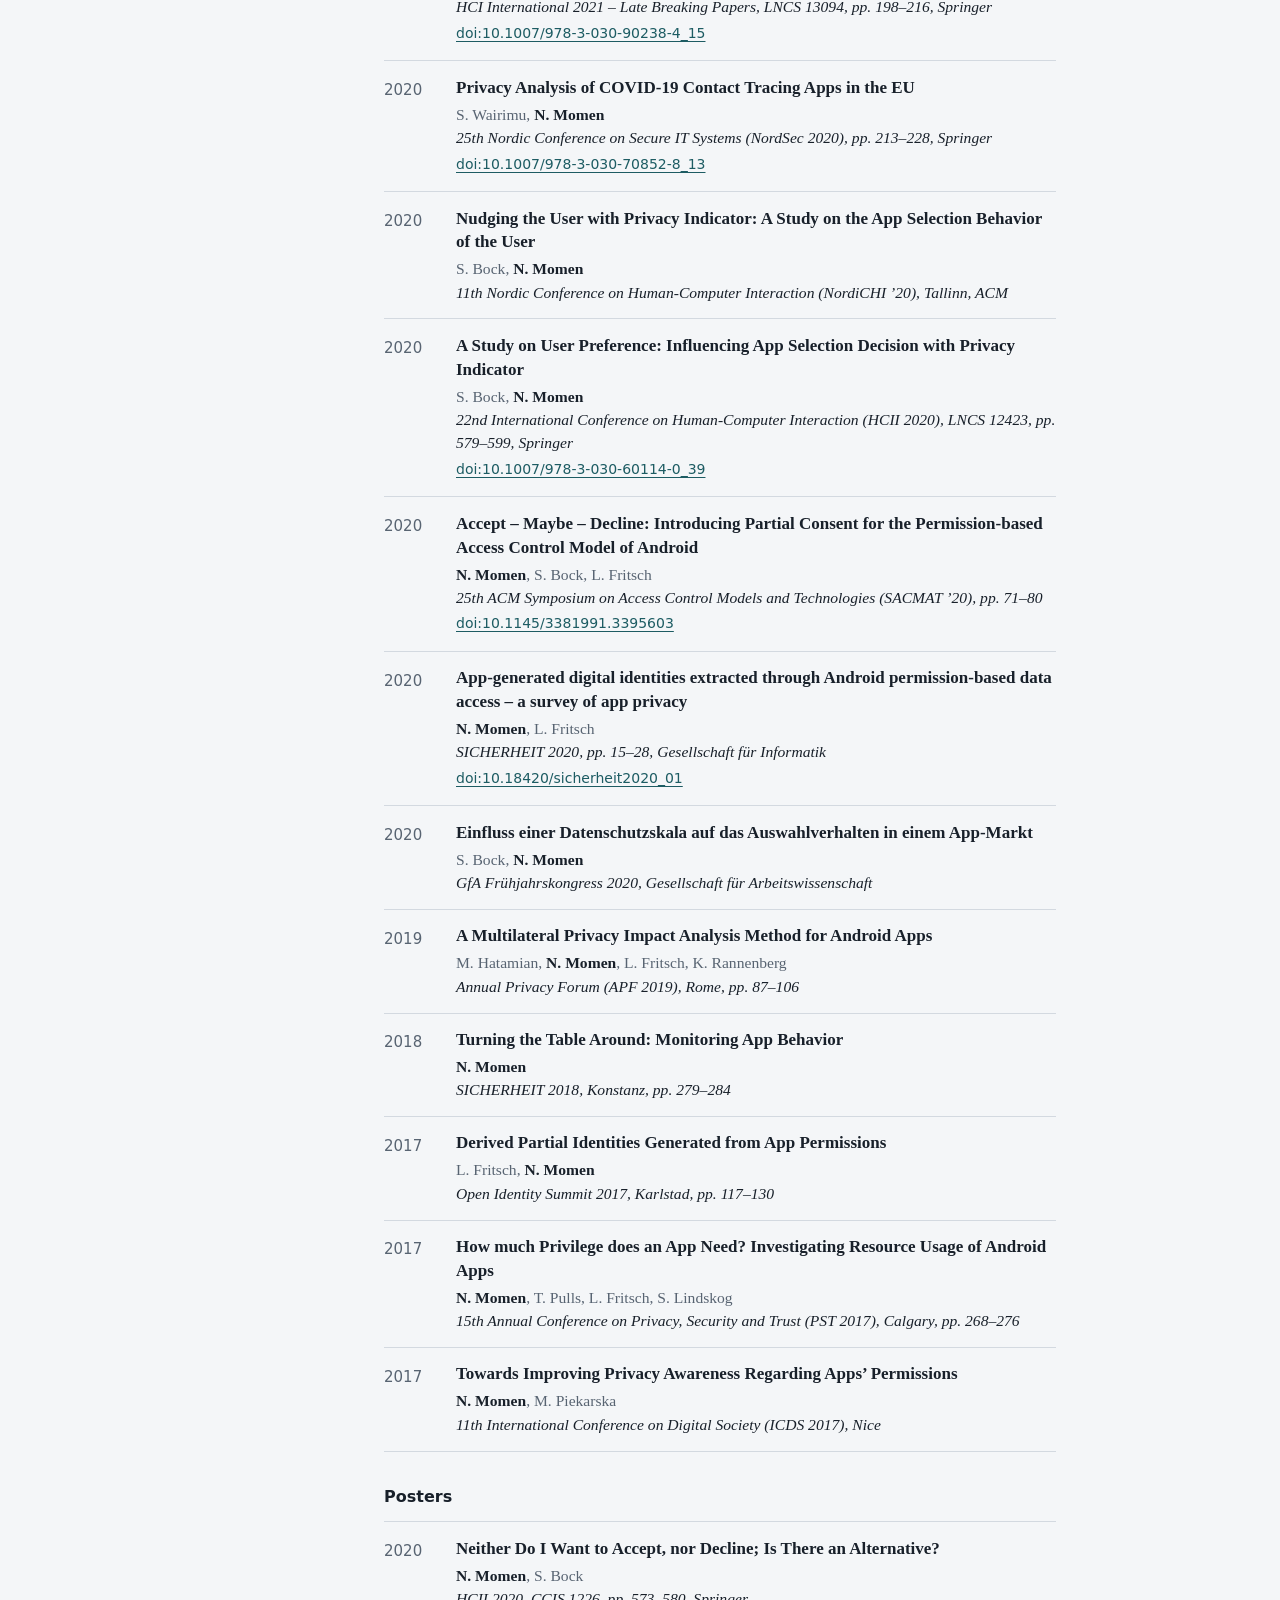
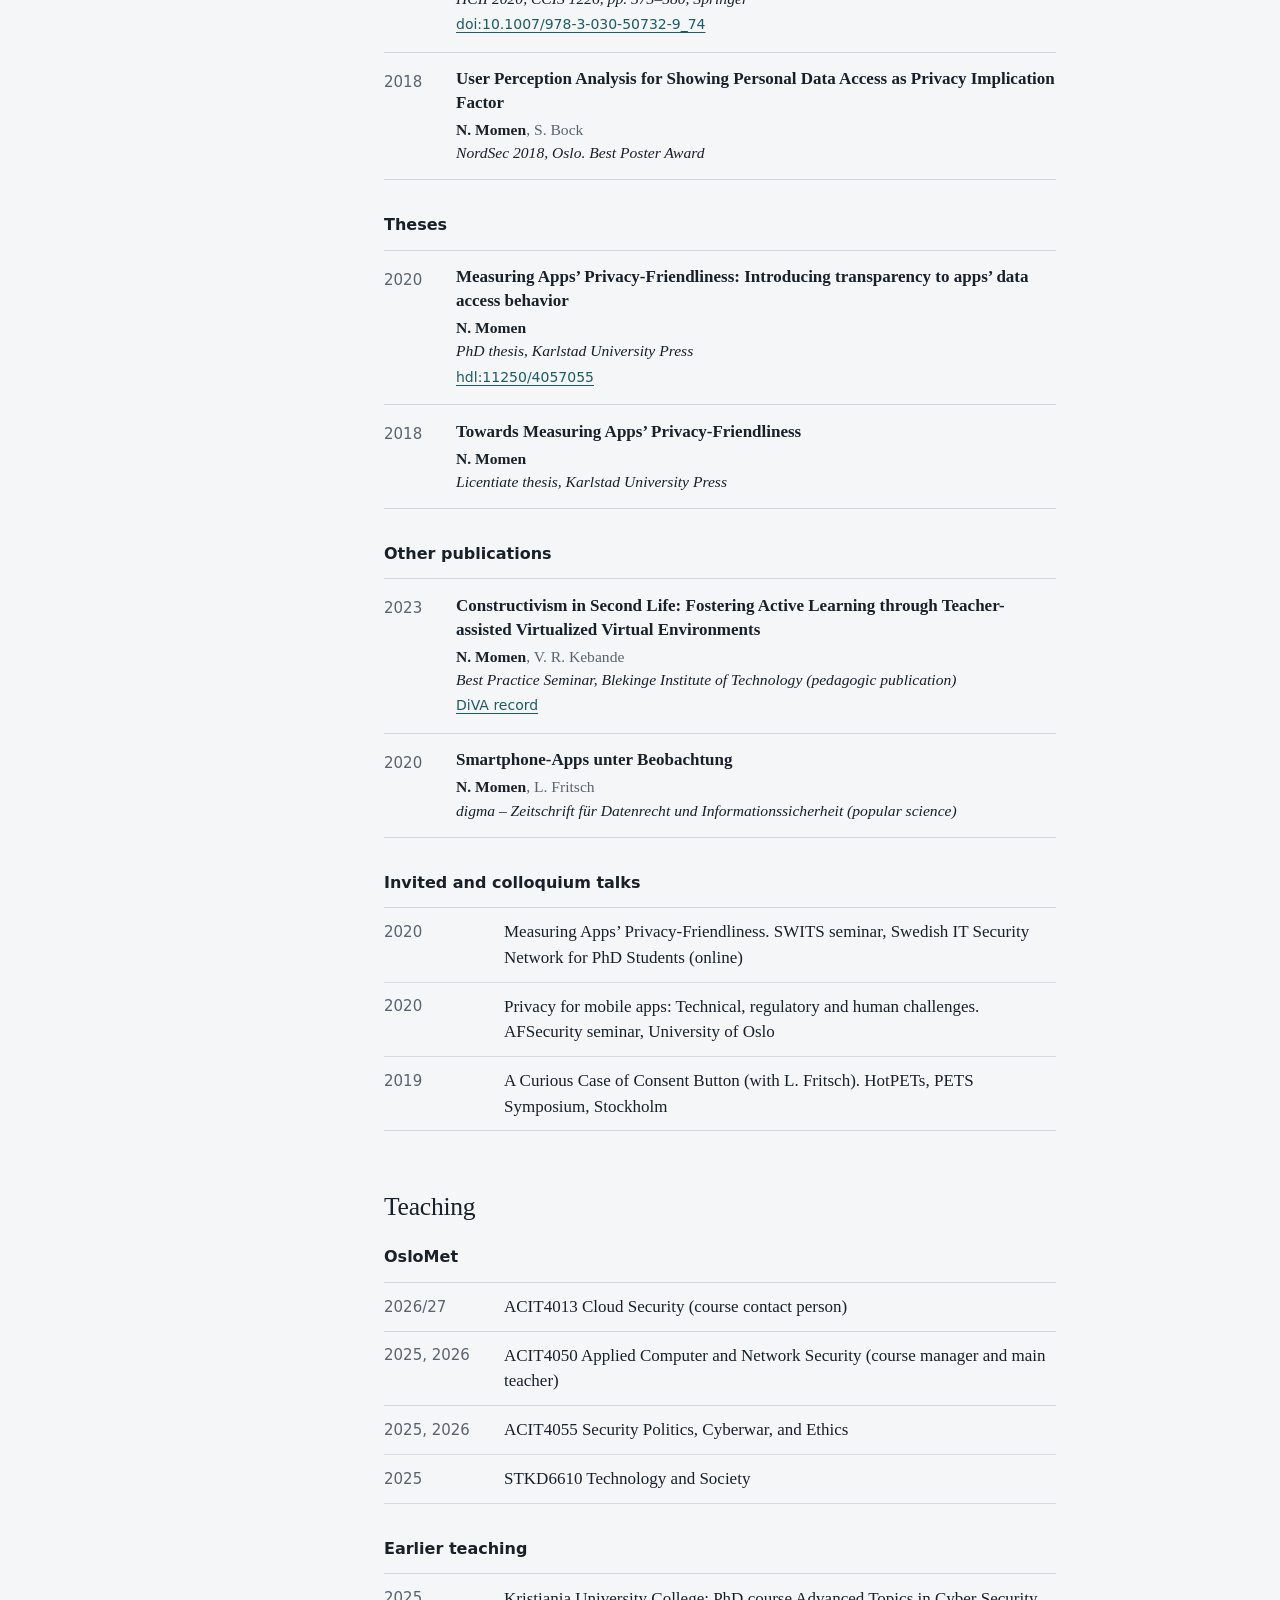
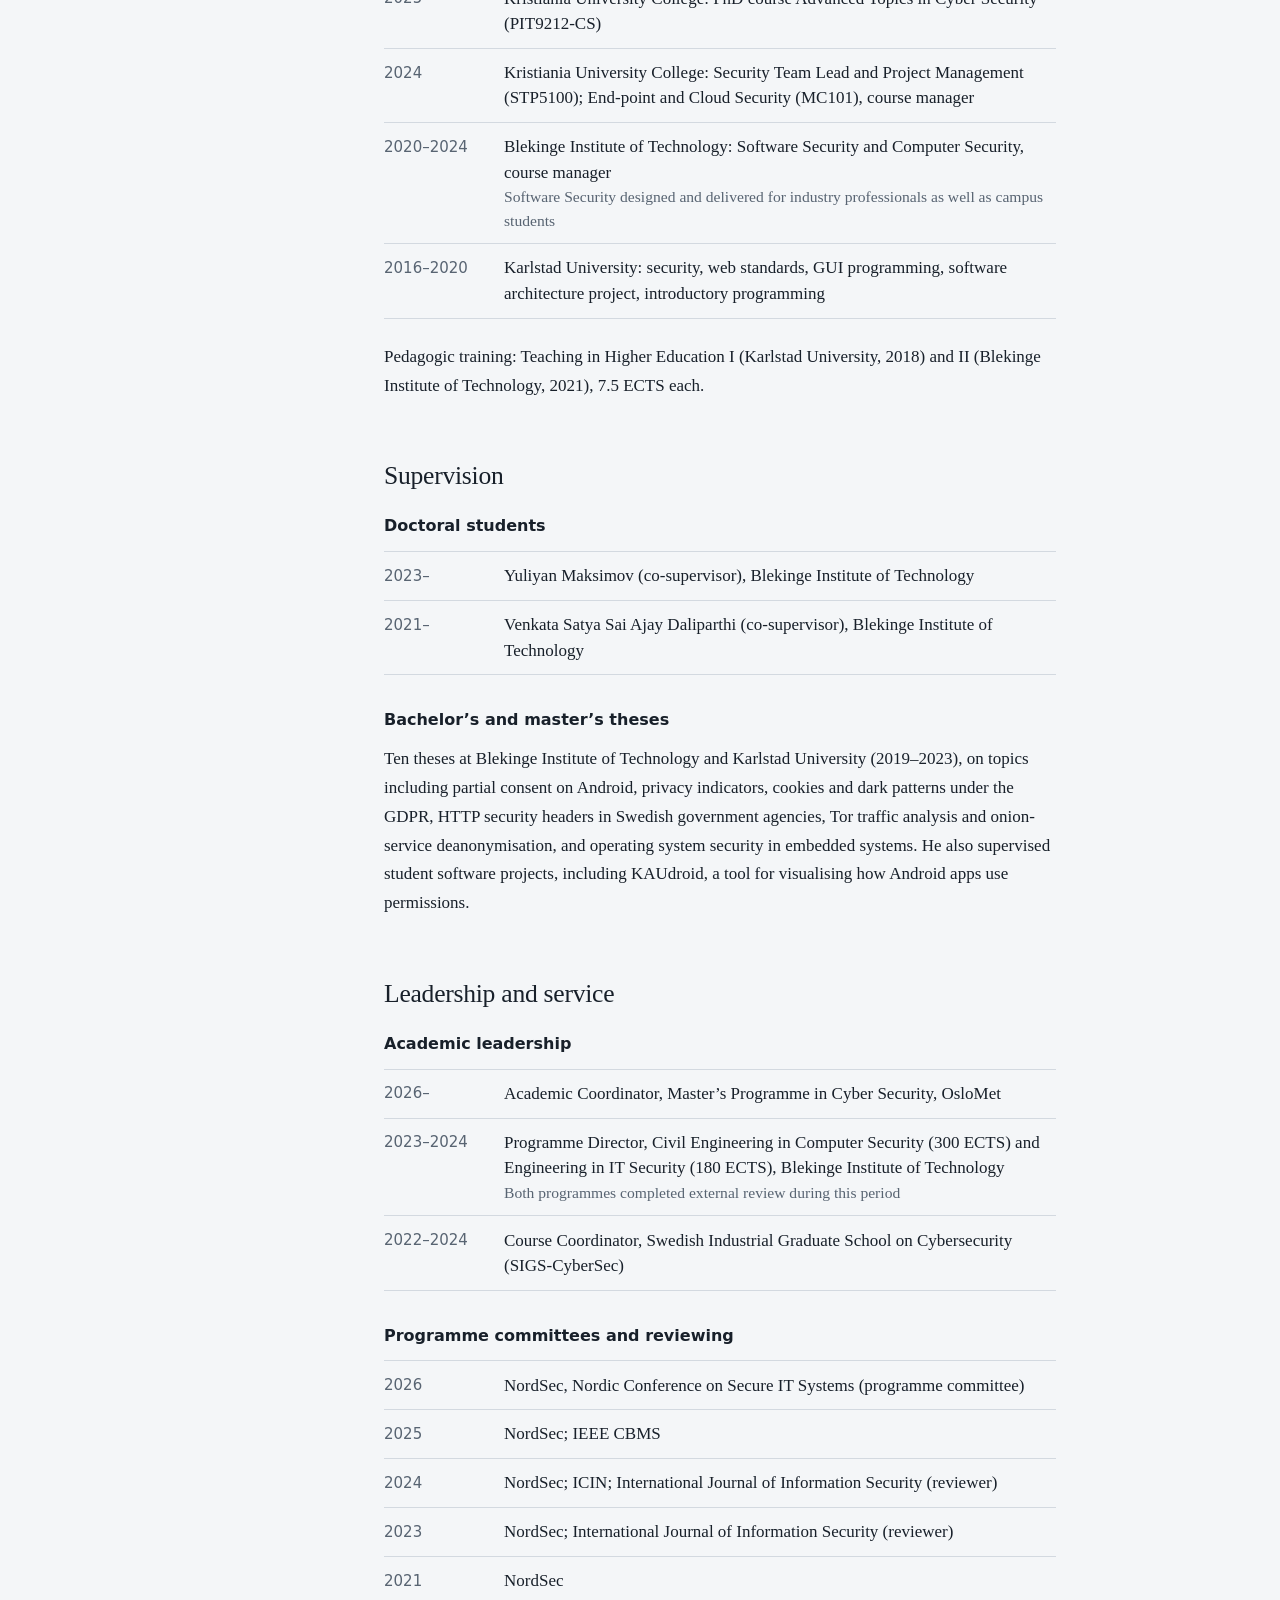
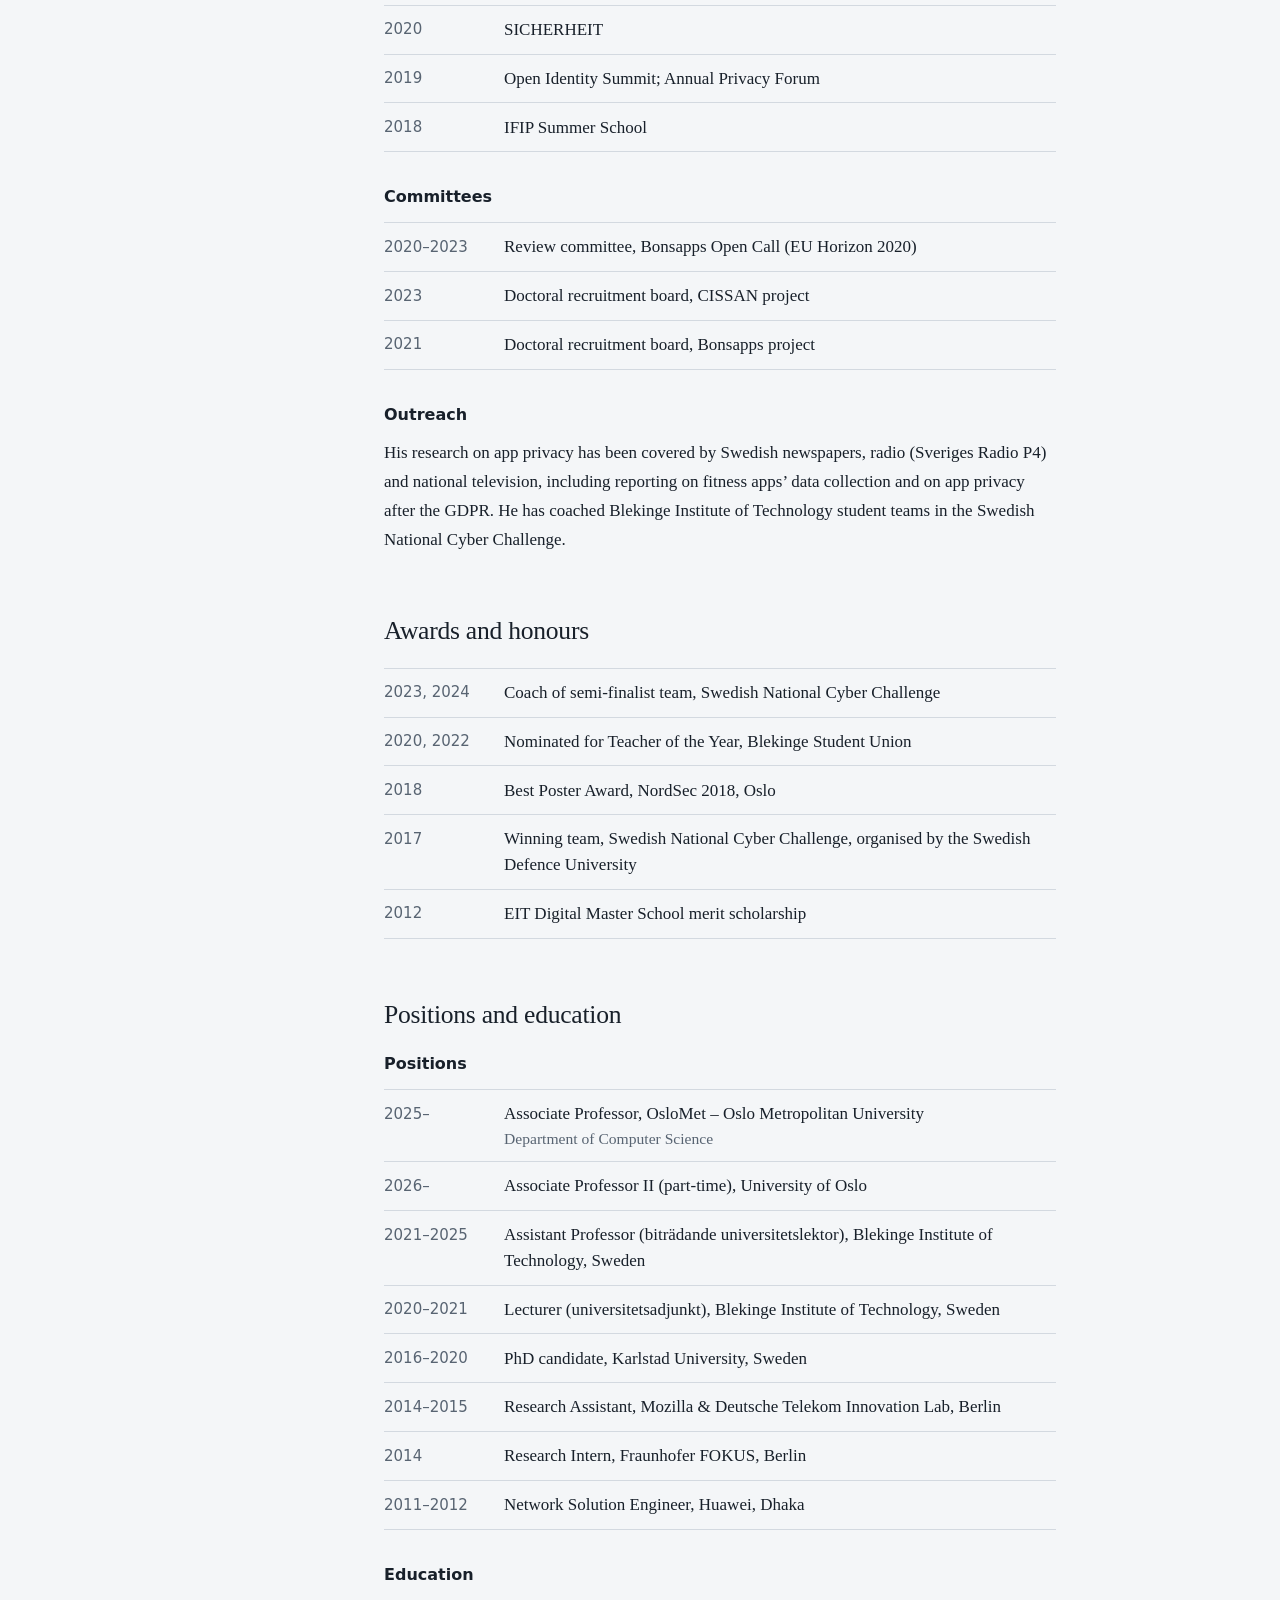
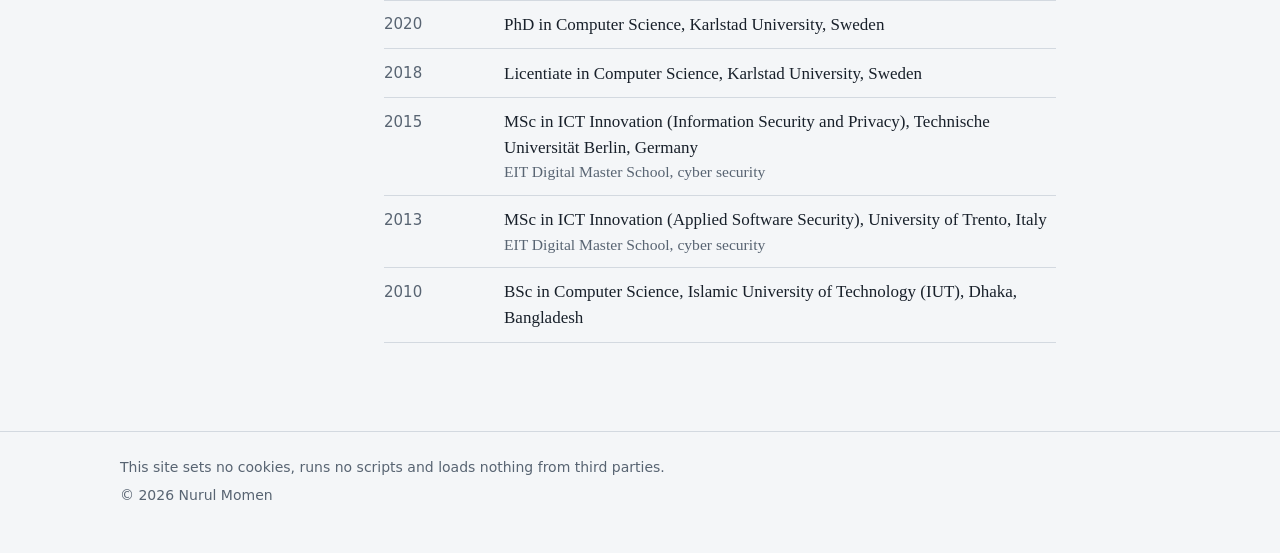
==== commit 22048d06: "site v5" ====
--- a/docs/index.html
+++ b/docs/index.html
@@ -15,7 +15,7 @@
   <header class="hero">
     <div class="wrap">
       <h1>Dr. Nurul Momen</h1>
-      <p class="role">Associate Professor, Cloud computing, Cybersecurity and Software Engineering Group, Department of Computer Science, OsloMet – Oslo Metropolitan University.</p>
+      <p class="role">Associate Professor, Cluster for Cybersecurity, Cloud computing and Software Engineering, Department of Computer Science, OsloMet – Oslo Metropolitan University.</p>
       <p class="role">Associate Professor II, Digital Security Group, Department of Computer Science, University of Oslo.</p>
       <p class="lede">Research on how software handles personal data, and how to make that handling transparent, accountable and controllable by the people it concerns.</p>
     </div>
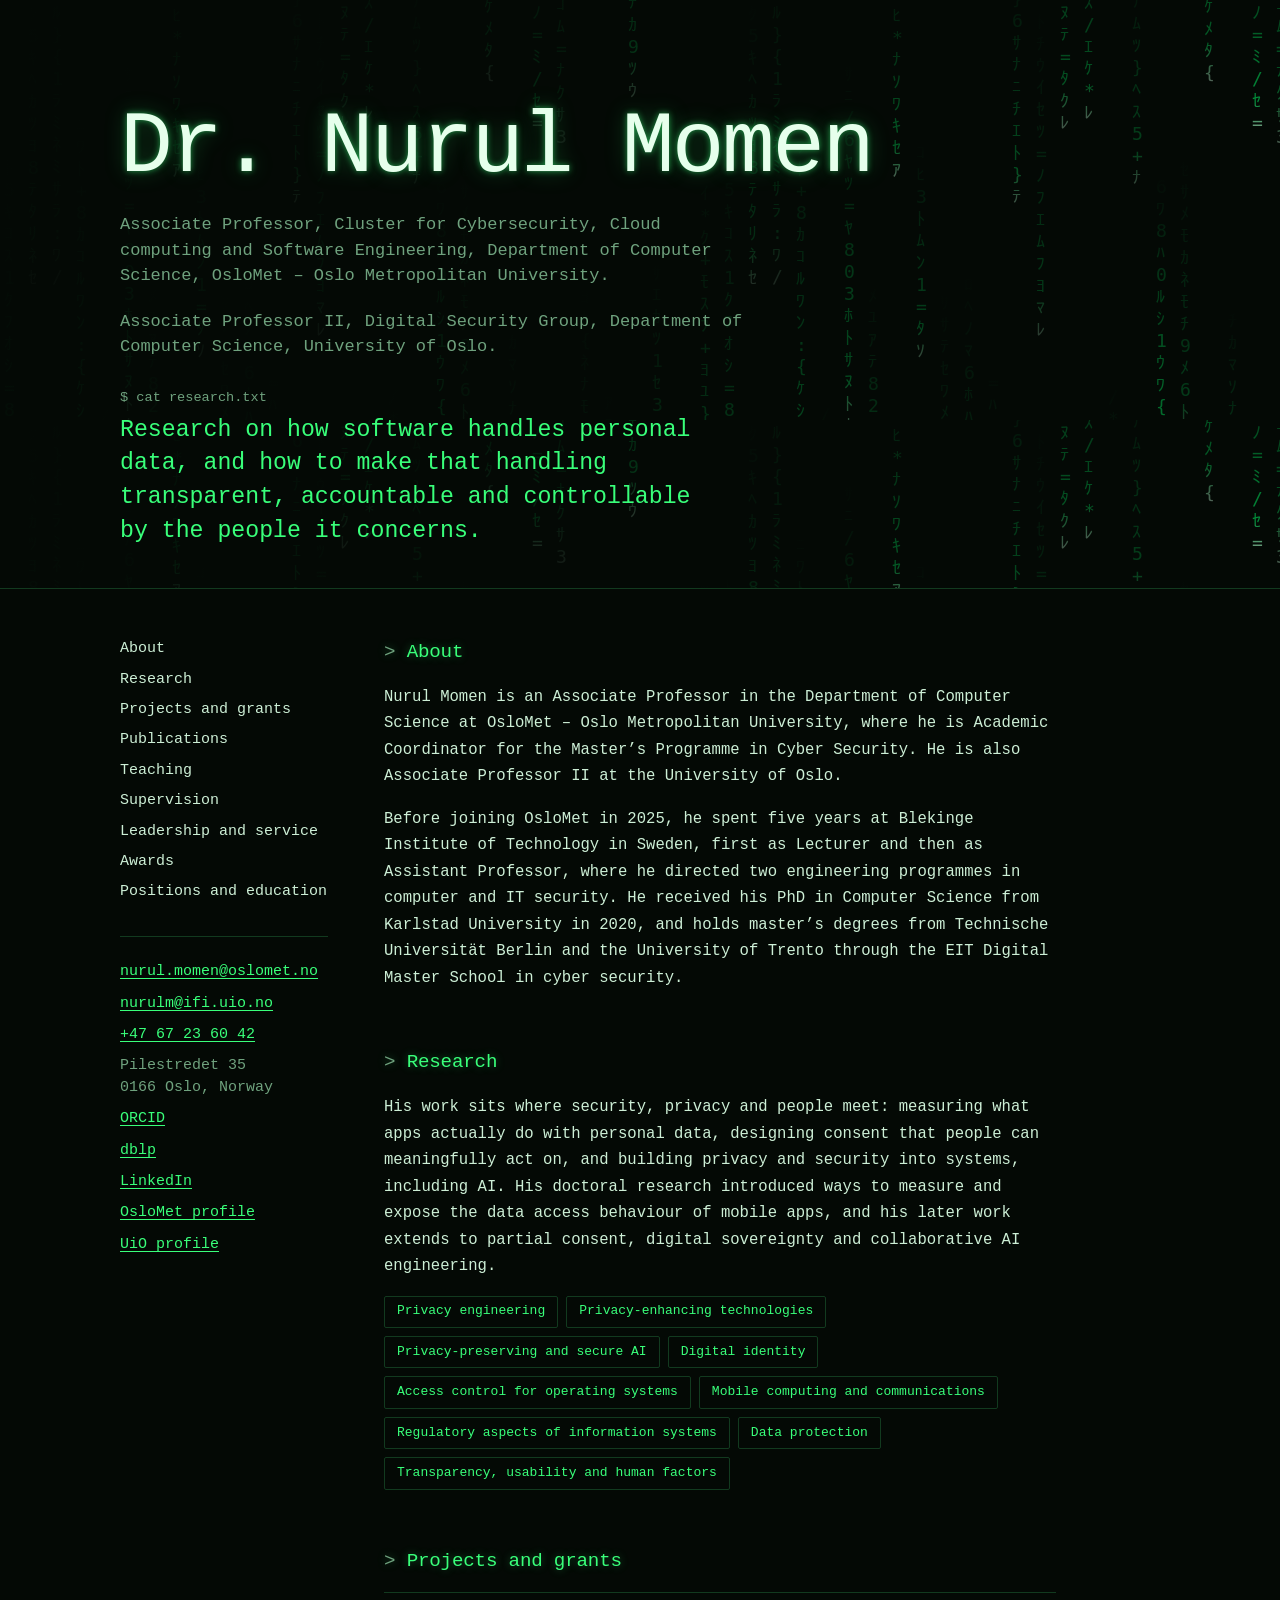
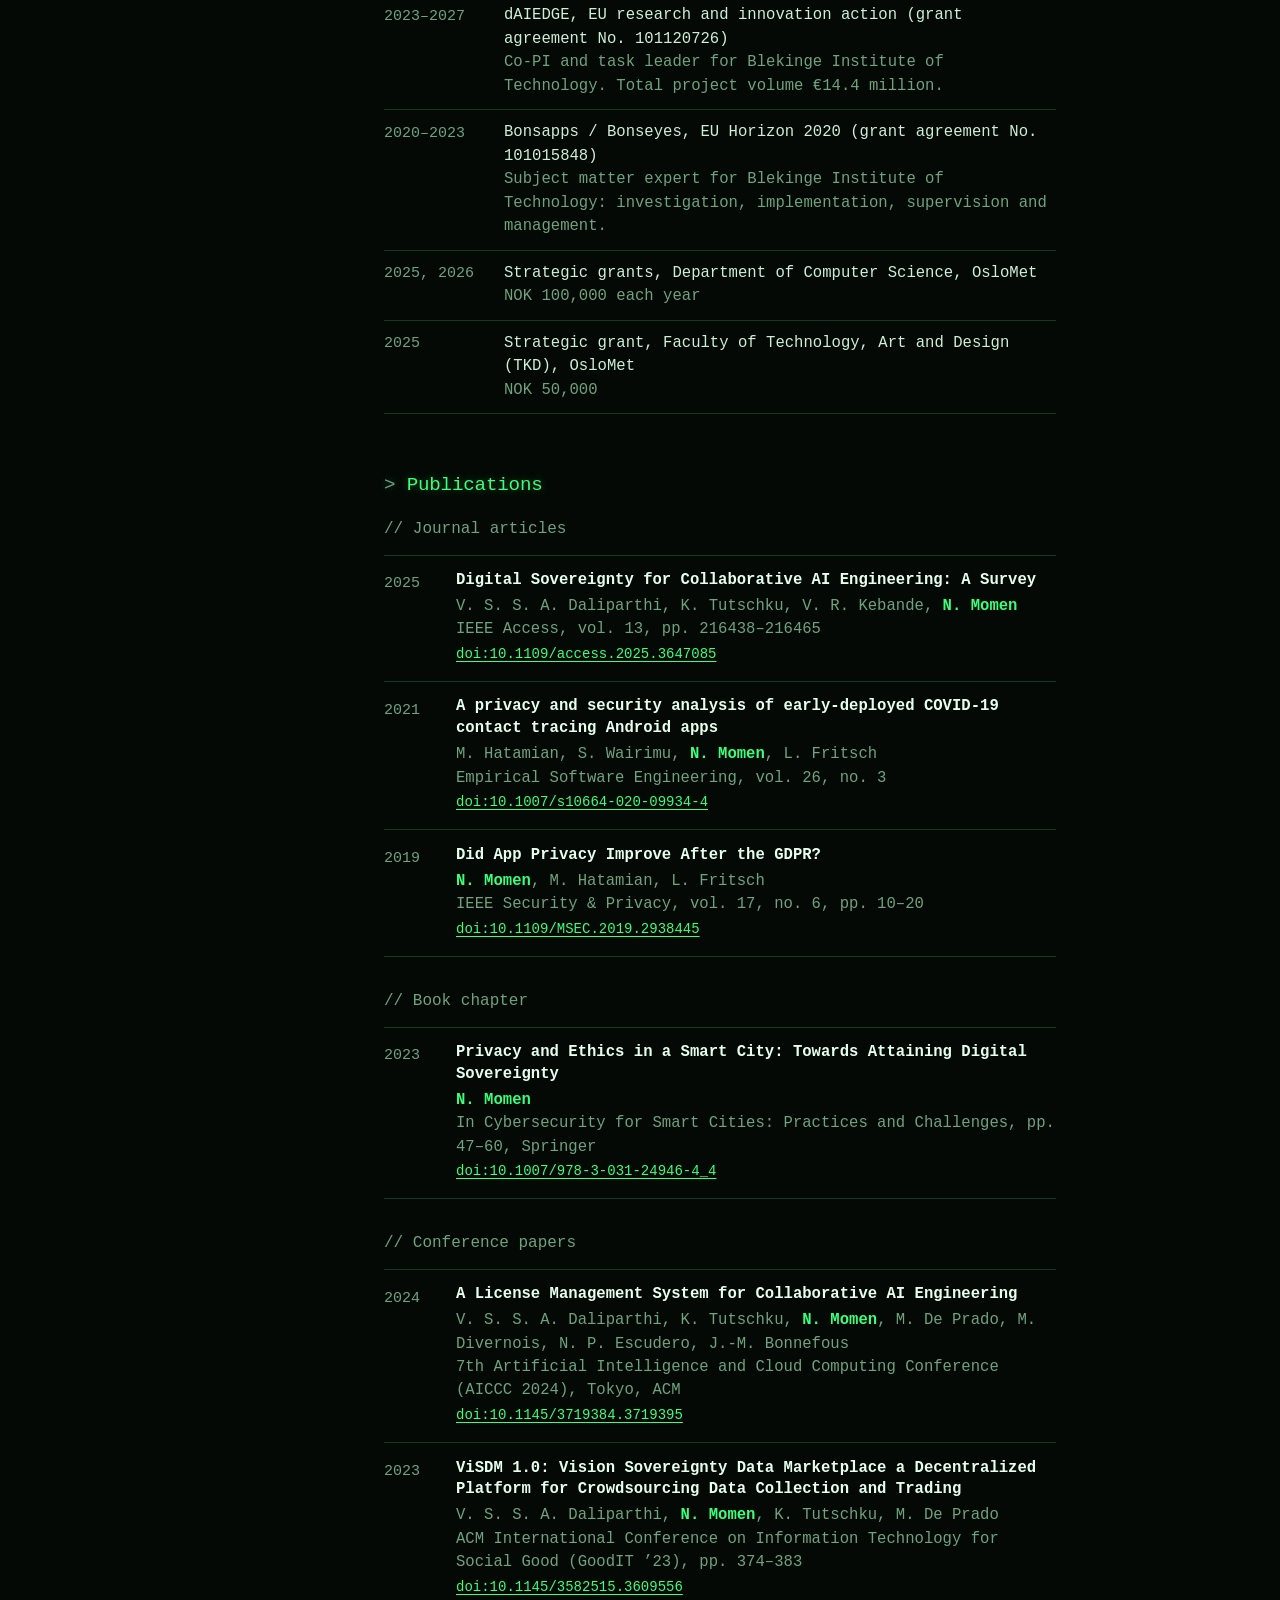
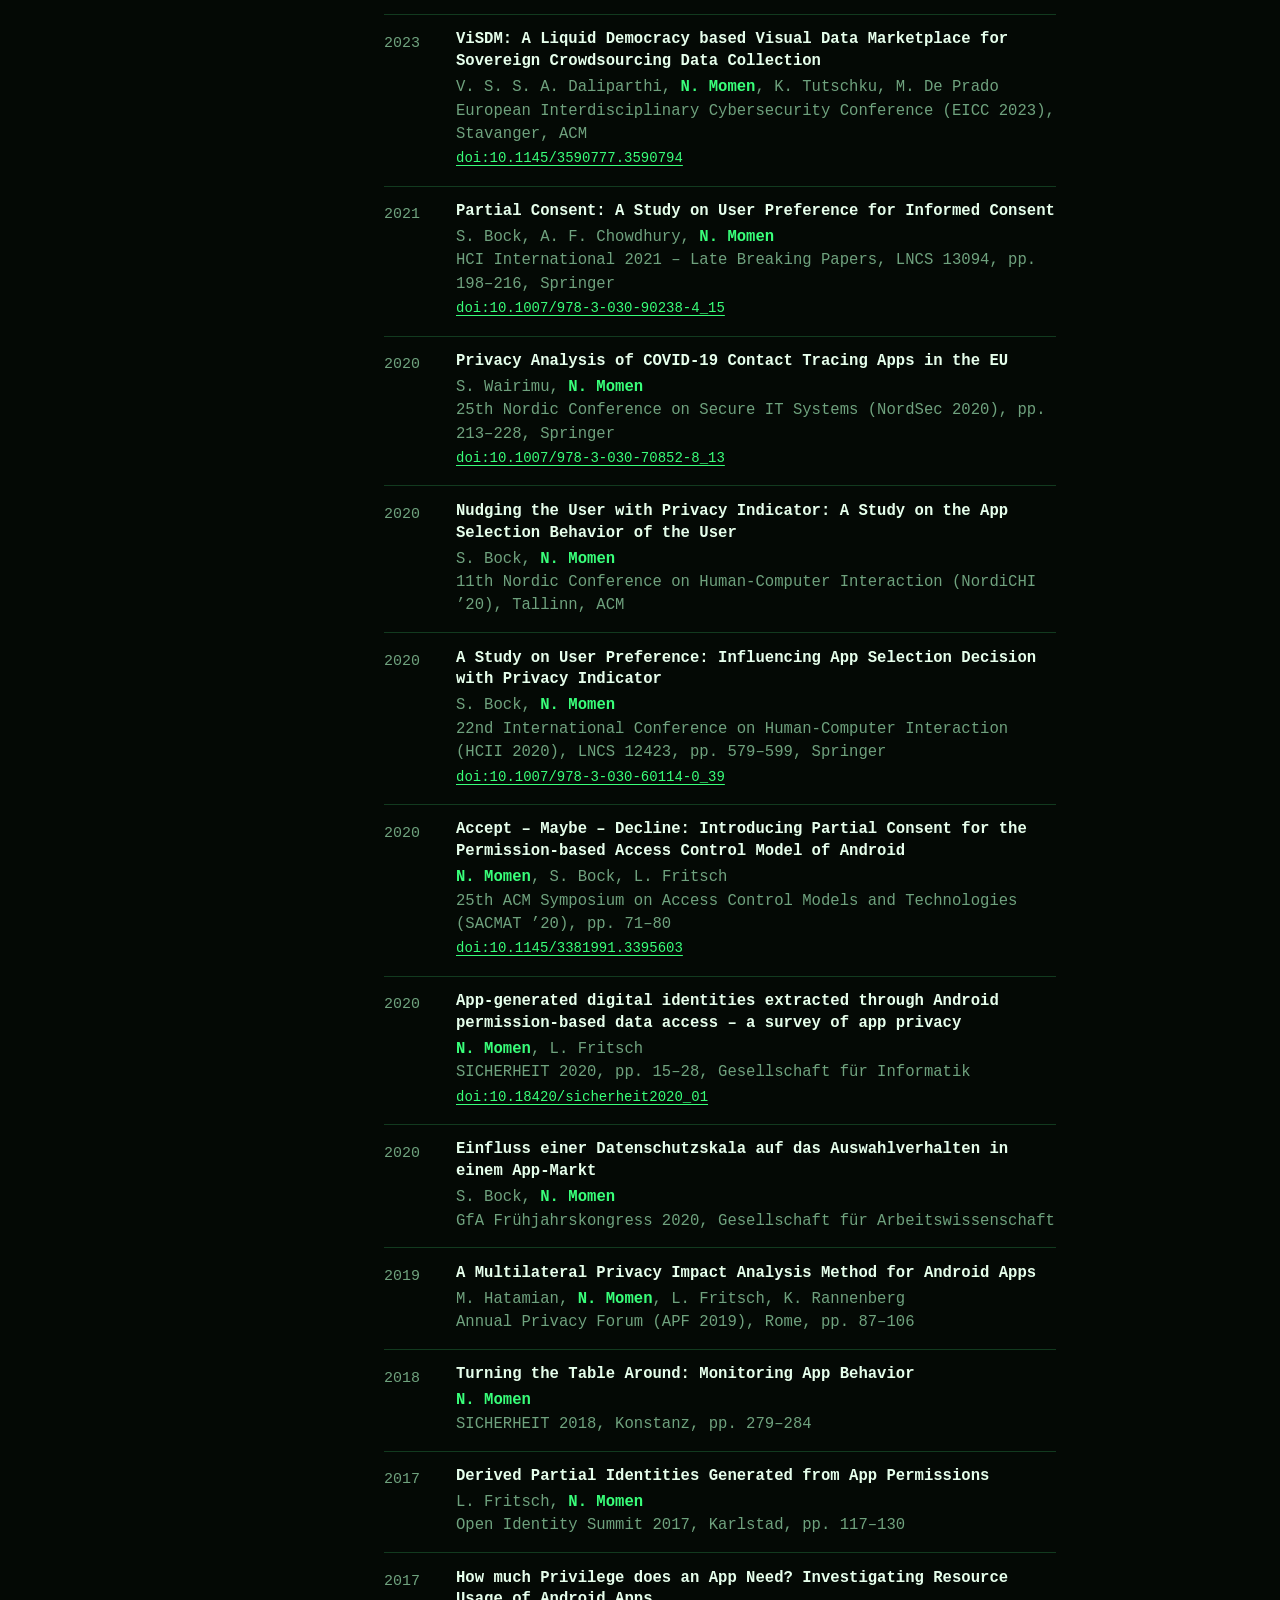
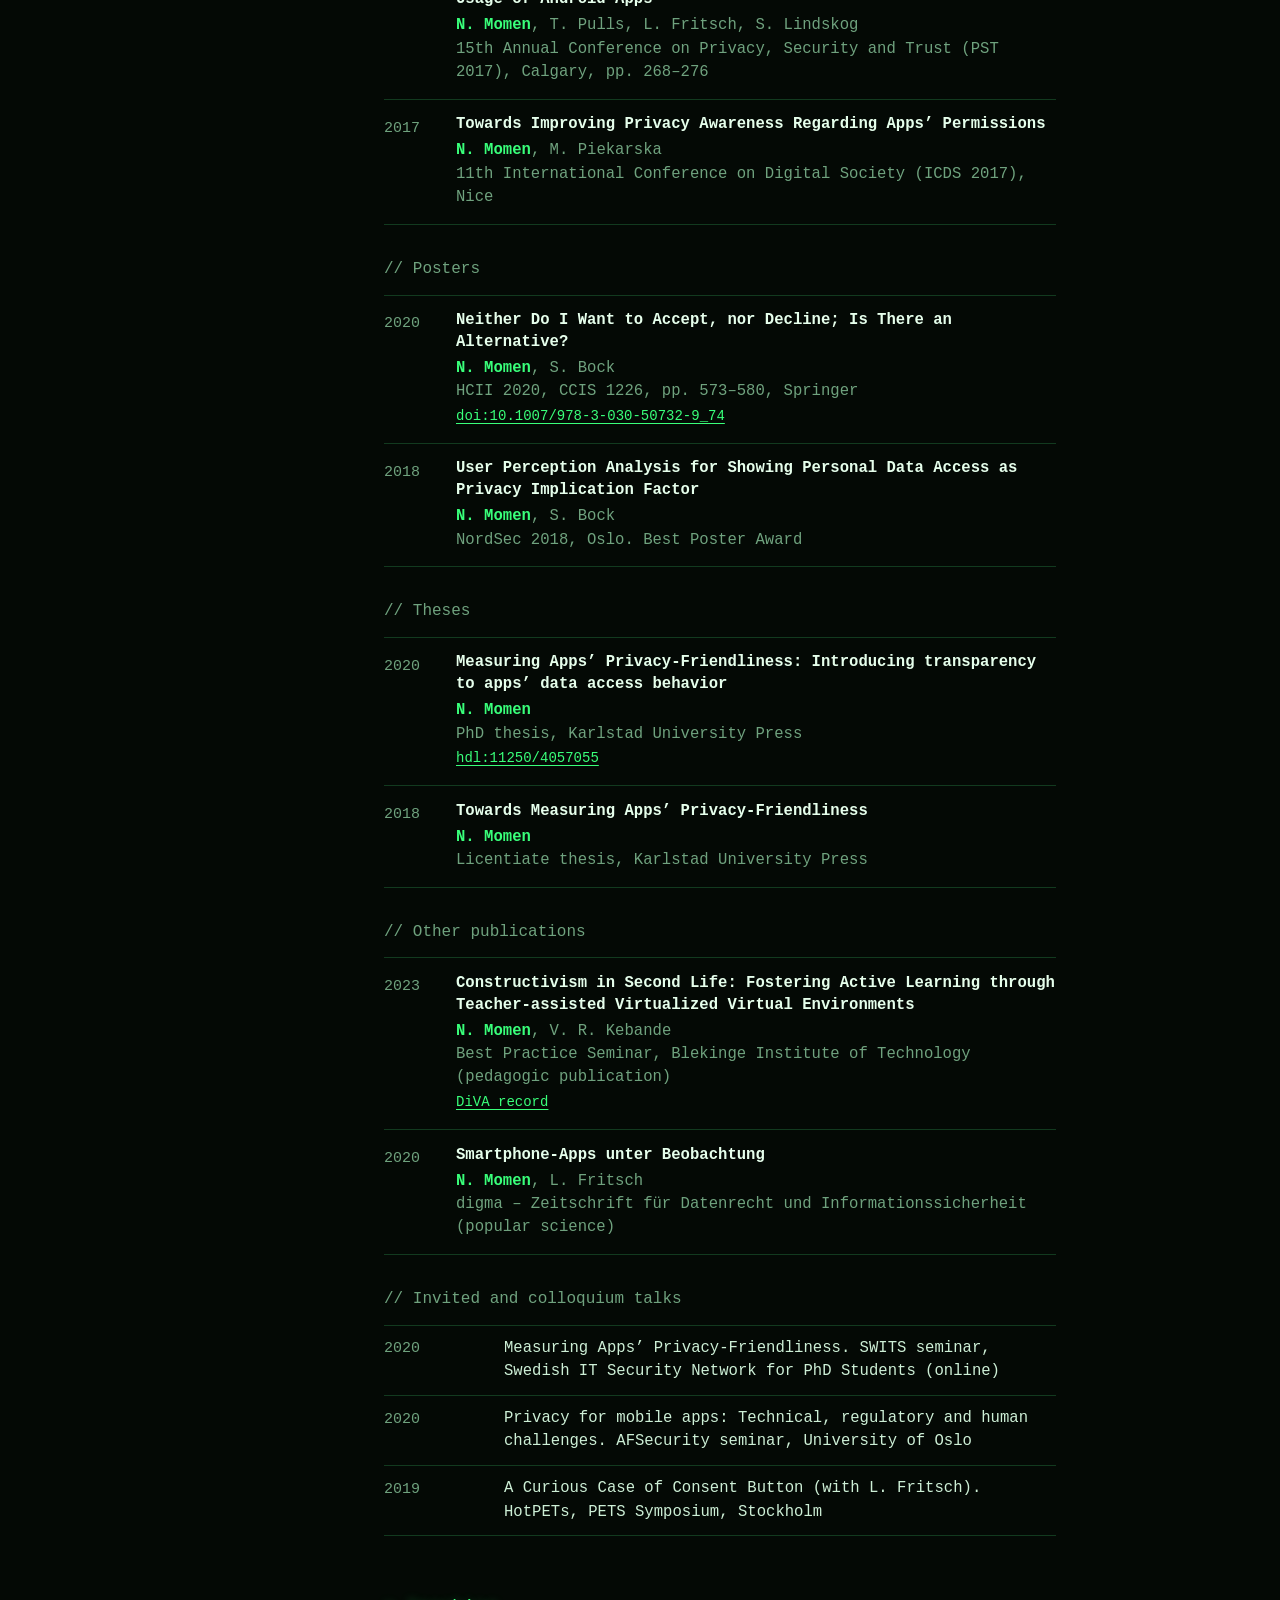
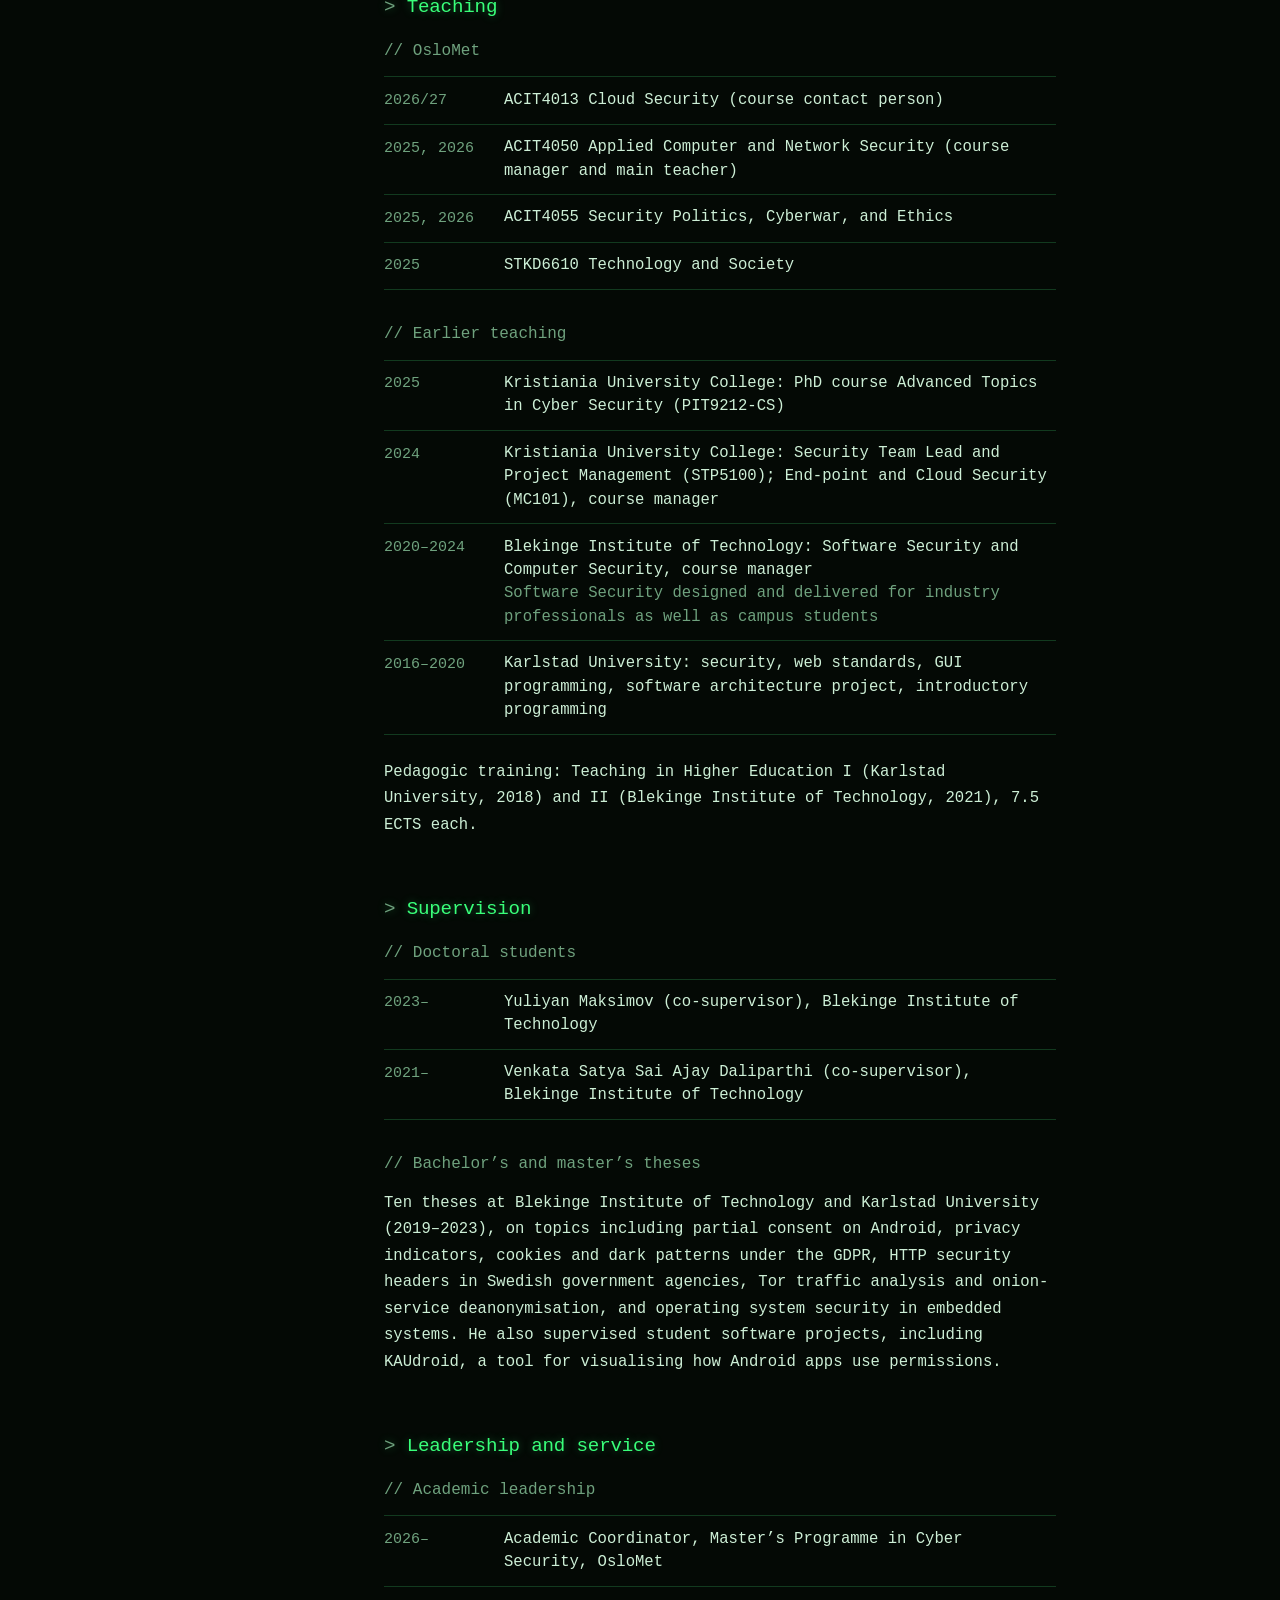
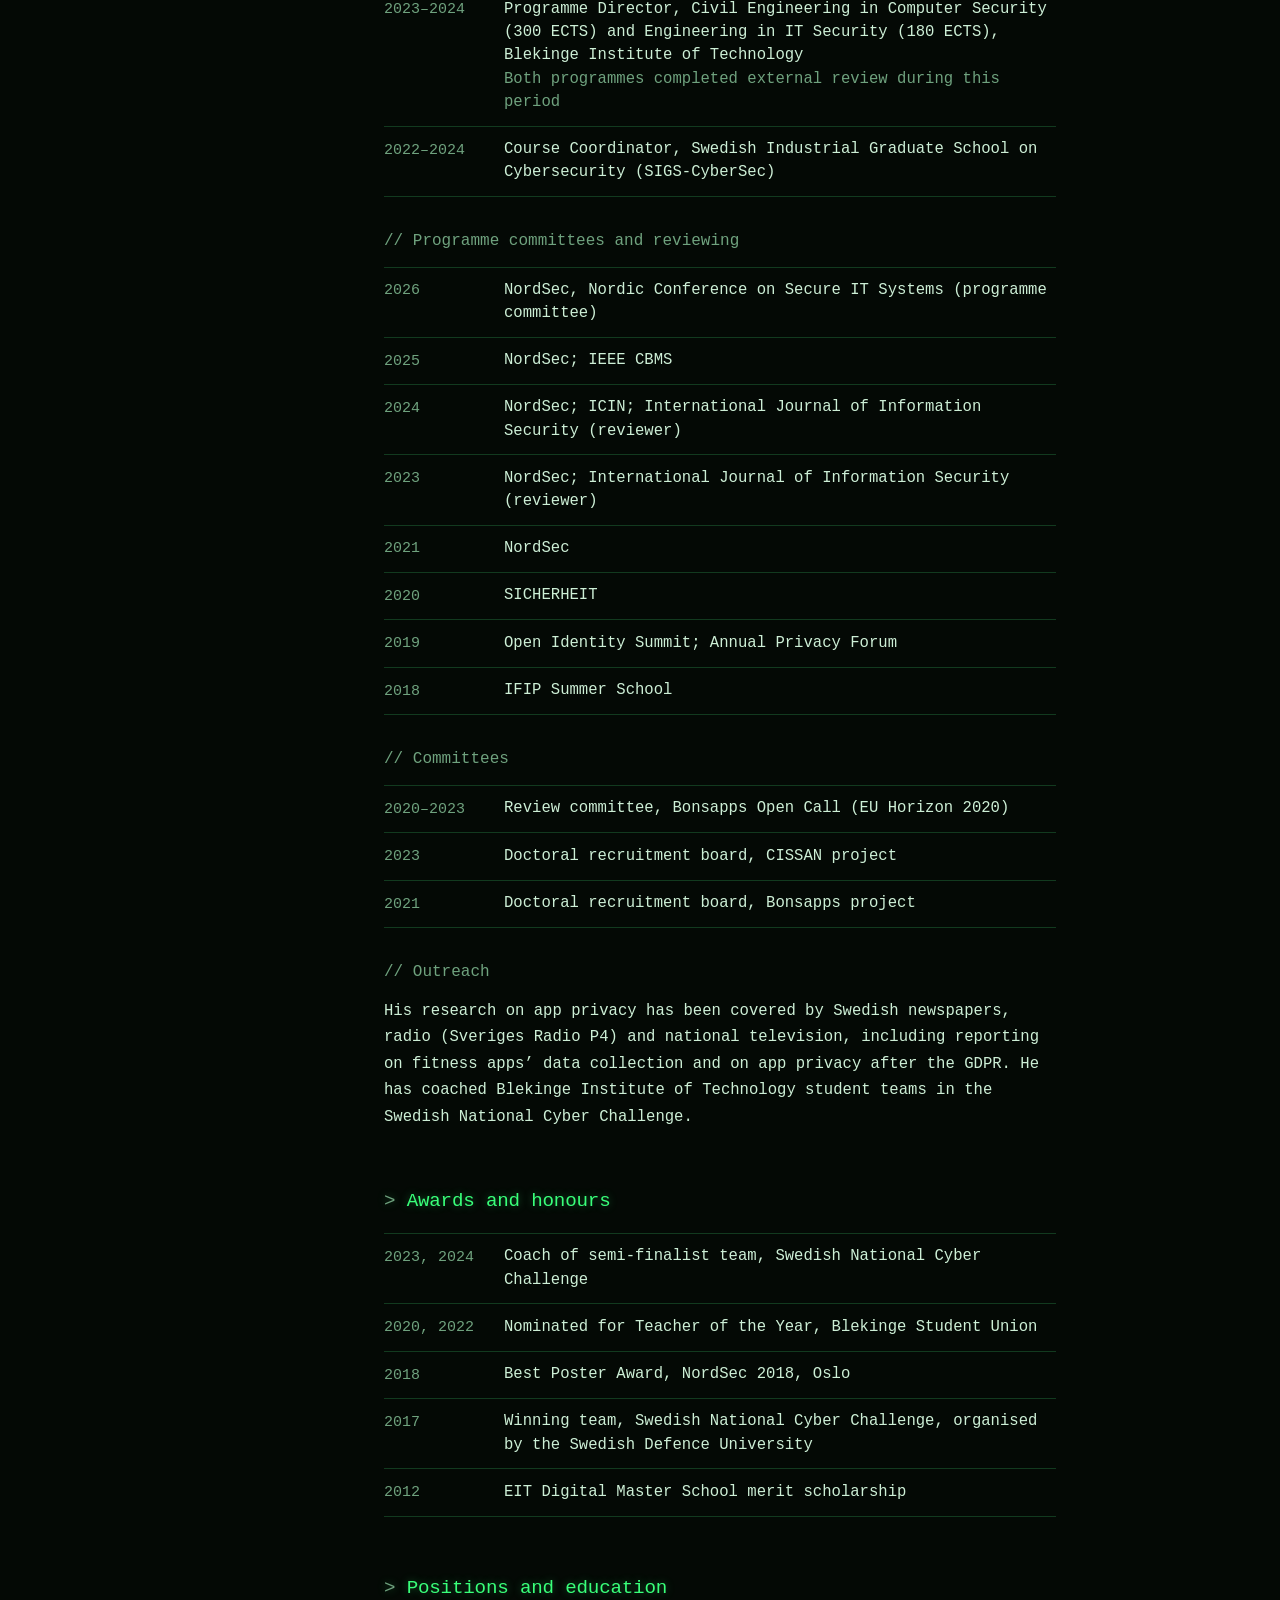
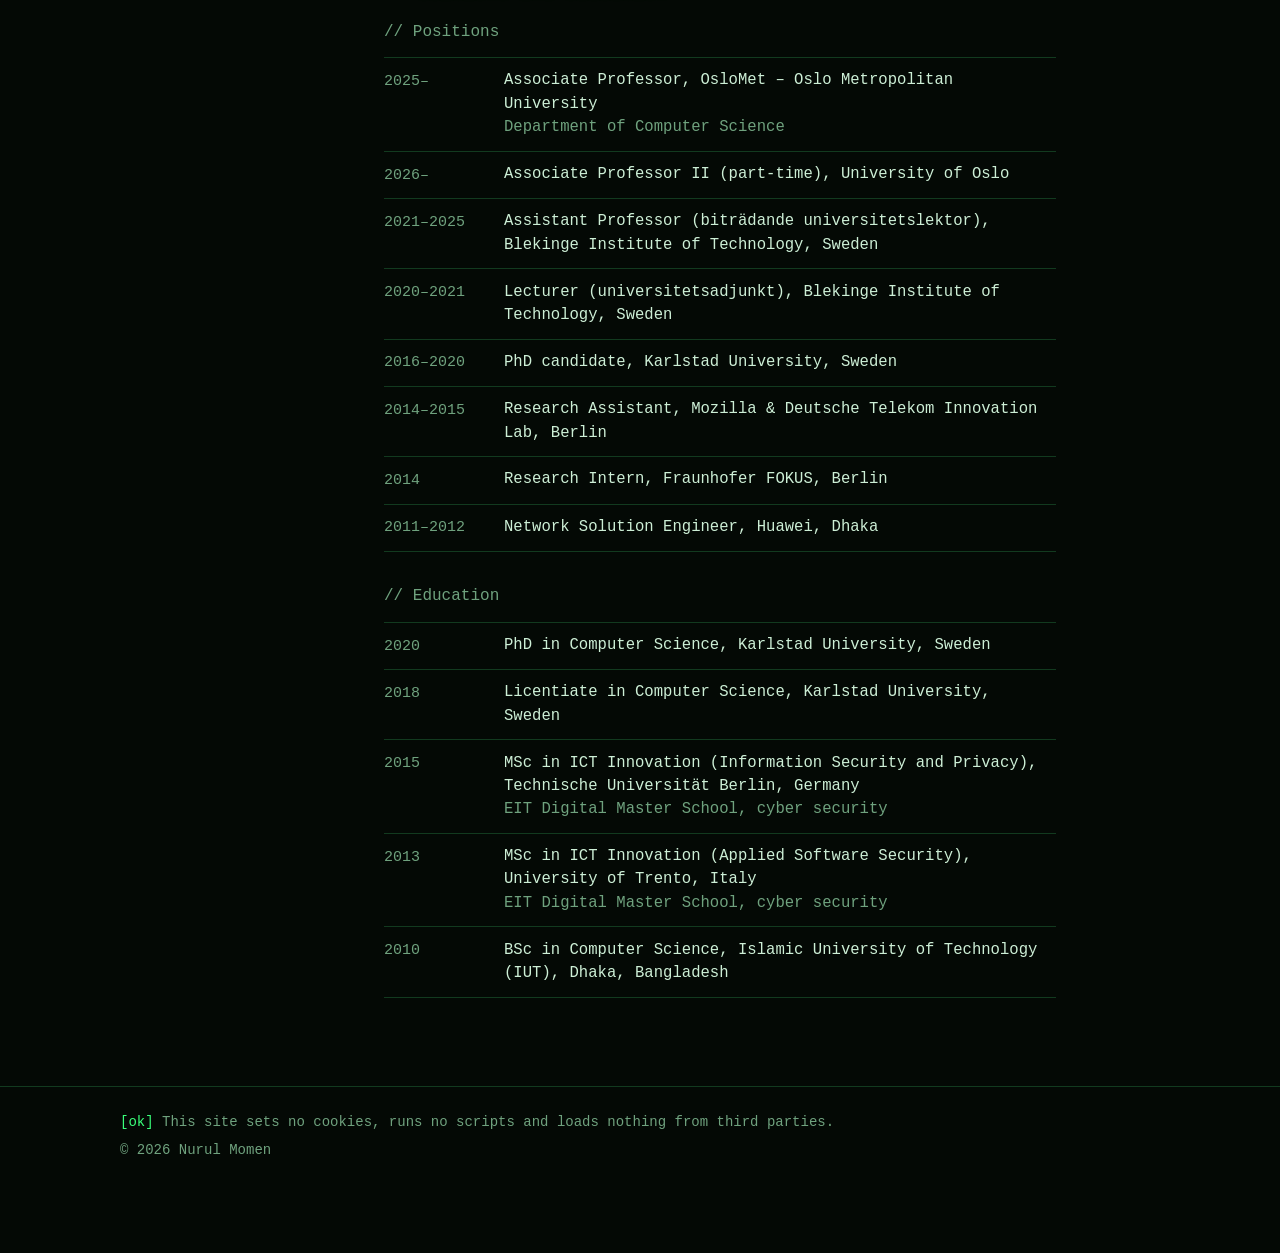
==== commit 4b485c29: "site v6" ====
--- a/docs/index.html
+++ b/docs/index.html
@@ -39,12 +39,14 @@
         </nav>
         <ul class="contact">
           <li><a href="mailto:nurul.momen@oslomet.no">nurul.momen@oslomet.no</a></li>
+          <li><a href="mailto:nurulm@ifi.uio.no">nurulm@ifi.uio.no</a></li>
           <li><a href="tel:+4767236042">+47 67 23 60 42</a></li>
           <li>Pilestredet 35<br>0166 Oslo, Norway</li>
           <li><a href="https://orcid.org/0000-0002-5235-5335">ORCID</a></li>
           <li><a href="https://dblp.dagstuhl.de/pid/214/7088.html">dblp</a></li>
           <li><a href="https://www.linkedin.com/in/momennurul/">LinkedIn</a></li>
           <li><a href="https://www.oslomet.no/en/about/employee/numom4316/">OsloMet profile</a></li>
+          <li><a href="https://www.mn.uio.no/ifi/?vrtx=person-view&amp;uid=nurulm&amp;lang=en">UiO profile</a></li>
           <!-- <li><a href="https://scholar.google.com/citations?user=YOUR_ID">Google Scholar</a></li> -->
         </ul>
       </div>
@@ -55,7 +57,6 @@
         <h2 id="about-h">About</h2>
         <p>Nurul Momen is an Associate Professor in the Department of Computer Science at OsloMet – Oslo Metropolitan University, where he is Academic Coordinator for the Master’s Programme in Cyber Security. He is also Associate Professor II at the University of Oslo.</p>
         <p>Before joining OsloMet in 2025, he spent five years at Blekinge Institute of Technology in Sweden, first as Lecturer and then as Assistant Professor, where he directed two engineering programmes in computer and IT security. He received his PhD in Computer Science from Karlstad University in 2020, and holds master’s degrees from Technische Universität Berlin and the University of Trento through the EIT Digital Master School in cyber security.</p>
-        
       </section>
 
       <section id="research" aria-labelledby="research-h">
--- a/docs/styles.css
+++ b/docs/styles.css
@@ -146,3 +146,48 @@
 @media (max-width: 30rem) {
   .entries > li { grid-template-columns: 1fr; gap: 0.15rem; }
 }
+
+
+/* ===== Theme: Digital rain — green phosphor terminal, always dark ===== */
+:root, :root:not([data-theme]) {
+  --paper: #040905; --ink: #CDEFD6; --muted: #6FA27E; --rule: #123A1F;
+  --accent: #39FF7A; --accent-soft: #0A1A0F;
+  --mono: ui-monospace, "SF Mono", "Cascadia Code", "JetBrains Mono", Menlo, Consolas, monospace;
+  --serif: var(--mono); --sans: var(--mono);
+  color-scheme: dark;
+}
+@media (prefers-color-scheme: dark) {
+  :root { --paper: #040905; --ink: #CDEFD6; --muted: #6FA27E; --rule: #123A1F; --accent: #39FF7A; --accent-soft: #0A1A0F; }
+}
+body { font-size: 0.975rem; }
+::selection { background: var(--accent); color: var(--paper); }
+.hero {
+  position: relative; border-bottom: 1px solid var(--rule);
+  background-color: var(--paper);
+  background-image:
+    linear-gradient(90deg, rgba(4,9,5,0.97) 0%, rgba(4,9,5,0.85) 45%, rgba(4,9,5,0.35) 100%),
+    url("data:image/svg+xml;charset=utf-8,<svg xmlns='http://www.w3.org/2000/svg' width='720' height='420' viewBox='0 0 720 420'><defs><linearGradient id='f' x1='0' y1='0' x2='0' y2='1'><stop offset='0' stop-color='%2300ff66' stop-opacity='0'/><stop offset='0.85' stop-color='%2300ff66' stop-opacity='0.9'/><stop offset='1' stop-color='%23d9ffe6'/></linearGradient></defs><g font-family='monospace' font-size='18' fill='url%28%23f%29'><text opacity='0.72' y='0'><tspan x='4' dy='22'>%EF%BE%84</tspan><tspan x='4' dy='22'>5</tspan><tspan x='4' dy='22'>%EF%BD%B7</tspan><tspan x='4' dy='22'>%EF%BD%BA</tspan><tspan x='4' dy='22'>%EF%BD%BD</tspan><tspan x='4' dy='22'>1</tspan><tspan x='4' dy='22'>%EF%BD%B8</tspan><tspan x='4' dy='22'>%EF%BE%8C</tspan><tspan x='4' dy='22'>%EF%BD%B5</tspan><tspan x='4' dy='22'>%EF%BD%BC</tspan><tspan x='4' dy='22'>=</tspan><tspan x='4' dy='22'>8</tspan><tspan x='4' dy='22'>%EF%BD%B9</tspan><tspan x='4' dy='22'>%EF%BE%8F</tspan><tspan x='4' dy='22'>%EF%BD%BC</tspan><animateTransform attributeName='transform' type='translate' from='0 -330' to='0 420' dur='6.8s' begin='-0.5s' repeatCount='indefinite'/></text><text opacity='0.59' y='0'><tspan x='28' dy='22'>%EF%BD%B8</tspan><tspan x='28' dy='22'>5</tspan><tspan x='28' dy='22'>%EF%BD%B7</tspan><tspan x='28' dy='22'>%EF%BE%8D</tspan><tspan x='28' dy='22'>%EF%BD%B6</tspan><tspan x='28' dy='22'>%EF%BE%82</tspan><tspan x='28' dy='22'>%EF%BE%96</tspan><tspan x='28' dy='22'>8</tspan><tspan x='28' dy='22'>%EF%BE%83</tspan><tspan x='28' dy='22'>%EF%BE%80</tspan><tspan x='28' dy='22'>%EF%BE%98</tspan><tspan x='28' dy='22'>%EF%BE%88</tspan><tspan x='28' dy='22'>%EF%BD%BE</tspan><animateTransform attributeName='transform' type='translate' from='0 -286' to='0 420' dur='6.9s' begin='-5.8s' repeatCount='indefinite'/></text><text opacity='0.43' y='0'><tspan x='52' dy='22'>%EF%BD%B9</tspan><tspan x='52' dy='22'>%EF%BD%B8</tspan><tspan x='52' dy='22'>%EF%BE%8B</tspan><tspan x='52' dy='22'>:</tspan><tspan x='52' dy='22'>9</tspan><tspan x='52' dy='22'>%EF%BE%99</tspan><tspan x='52' dy='22'>%7D</tspan><tspan x='52' dy='22'>%7B</tspan><tspan x='52' dy='22'>1</tspan><tspan x='52' dy='22'>%EF%BE%97</tspan><tspan x='52' dy='22'>%EF%BE%90</tspan><tspan x='52' dy='22'>%EF%BE%88</tspan><tspan x='52' dy='22'>%EF%BE%90</tspan><tspan x='52' dy='22'>%EF%BD%BB</tspan><tspan x='52' dy='22'>%EF%BE%97</tspan><tspan x='52' dy='22'>:</tspan><tspan x='52' dy='22'>%EF%BE%9C</tspan><tspan x='52' dy='22'>/</tspan><animateTransform attributeName='transform' type='translate' from='0 -396' to='0 420' dur='5.4s' begin='-8.8s' repeatCount='indefinite'/></text><text opacity='0.83' y='0'><tspan x='76' dy='22'>%EF%BE%86</tspan><tspan x='76' dy='22'>%EF%BE%9C</tspan><tspan x='76' dy='22'>%EF%BE%84</tspan><tspan x='76' dy='22'>%2B</tspan><tspan x='76' dy='22'>8</tspan><tspan x='76' dy='22'>%EF%BD%B6</tspan><tspan x='76' dy='22'>%EF%BD%BA</tspan><tspan x='76' dy='22'>%EF%BE%99</tspan><tspan x='76' dy='22'>%EF%BE%9C</tspan><tspan x='76' dy='22'>%EF%BE%9D</tspan><tspan x='76' dy='22'>:</tspan><tspan x='76' dy='22'>%7B</tspan><tspan x='76' dy='22'>%EF%BD%B9</tspan><tspan x='76' dy='22'>%EF%BD%BC</tspan><tspan x='76' dy='22'>%EF%BE%93</tspan><tspan x='76' dy='22'>=</tspan><animateTransform attributeName='transform' type='translate' from='0 -352' to='0 420' dur='7.5s' begin='-0.6s' repeatCount='indefinite'/></text><text opacity='0.95' y='0'><tspan x='100' dy='22'>/</tspan><tspan x='100' dy='22'>%EF%BE%95</tspan><tspan x='100' dy='22'>4</tspan><tspan x='100' dy='22'>%EF%BE%9D</tspan><tspan x='100' dy='22'>%EF%BD%B3</tspan><tspan x='100' dy='22'>%7D</tspan><tspan x='100' dy='22'>0</tspan><tspan x='100' dy='22'>%EF%BE%86</tspan><tspan x='100' dy='22'>%EF%BD%BF</tspan><tspan x='100' dy='22'>:</tspan><tspan x='100' dy='22'>%EF%BD%B8</tspan><tspan x='100' dy='22'>%EF%BE%8C</tspan><tspan x='100' dy='22'>%EF%BE%95</tspan><tspan x='100' dy='22'>%EF%BE%81</tspan><animateTransform attributeName='transform' type='translate' from='0 -308' to='0 420' dur='7.7s' begin='-3.6s' repeatCount='indefinite'/></text><text opacity='0.89' y='0'><tspan x='124' dy='22'>%EF%BD%BB</tspan><tspan x='124' dy='22'>%EF%BE%86</tspan><tspan x='124' dy='22'>/</tspan><tspan x='124' dy='22'>6</tspan><tspan x='124' dy='22'>%EF%BE%94</tspan><tspan x='124' dy='22'>%EF%BE%82</tspan><tspan x='124' dy='22'>=</tspan><tspan x='124' dy='22'>%EF%BE%94</tspan><tspan x='124' dy='22'>8</tspan><tspan x='124' dy='22'>0</tspan><tspan x='124' dy='22'>3</tspan><tspan x='124' dy='22'>%EF%BE%8E</tspan><tspan x='124' dy='22'>%EF%BE%84</tspan><tspan x='124' dy='22'>%EF%BD%BB</tspan><tspan x='124' dy='22'>%EF%BE%87</tspan><tspan x='124' dy='22'>%EF%BE%84</tspan><tspan x='124' dy='22'>%EF%BE%8E</tspan><animateTransform attributeName='transform' type='translate' from='0 -374' to='0 420' dur='7.3s' begin='-0.1s' repeatCount='indefinite'/></text><text opacity='0.76' y='0'><tspan x='148' dy='22'>%EF%BE%92</tspan><tspan x='148' dy='22'>%EF%BE%95</tspan><tspan x='148' dy='22'>%EF%BD%B1</tspan><tspan x='148' dy='22'>%EF%BE%83</tspan><tspan x='148' dy='22'>8</tspan><tspan x='148' dy='22'>2</tspan><tspan x='148' dy='22'>%EF%BE%99</tspan><tspan x='148' dy='22'>%EF%BE%81</tspan><tspan x='148' dy='22'>%EF%BD%B7</tspan><tspan x='148' dy='22'>%7B</tspan><tspan x='148' dy='22'>5</tspan><tspan x='148' dy='22'>5</tspan><animateTransform attributeName='transform' type='translate' from='0 -264' to='0 420' dur='6.0s' begin='-0.9s' repeatCount='indefinite'/></text><text opacity='0.97' y='0'><tspan x='172' dy='22'>%EF%BE%89</tspan><tspan x='172' dy='22'>%EF%BD%B9</tspan><tspan x='172' dy='22'>%EF%BE%8B</tspan><tspan x='172' dy='22'>%2A</tspan><tspan x='172' dy='22'>%EF%BE%85</tspan><tspan x='172' dy='22'>%EF%BD%BF</tspan><tspan x='172' dy='22'>%EF%BE%9C</tspan><tspan x='172' dy='22'>%EF%BD%B7</tspan><tspan x='172' dy='22'>%EF%BD%BE</tspan><tspan x='172' dy='22'>%EF%BD%B1</tspan><animateTransform attributeName='transform' type='translate' from='0 -220' to='0 420' dur='6.8s' begin='-4.8s' repeatCount='indefinite'/></text><text opacity='0.65' y='0'><tspan x='196' dy='22'>%EF%BD%BA</tspan><tspan x='196' dy='22'>%EF%BE%8B</tspan><tspan x='196' dy='22'>3</tspan><tspan x='196' dy='22'>%EF%BE%84</tspan><tspan x='196' dy='22'>%EF%BE%91</tspan><tspan x='196' dy='22'>%EF%BE%9D</tspan><tspan x='196' dy='22'>1</tspan><tspan x='196' dy='22'>=</tspan><tspan x='196' dy='22'>%EF%BE%80</tspan><tspan x='196' dy='22'>%EF%BD%BF</tspan><animateTransform attributeName='transform' type='translate' from='0 -220' to='0 420' dur='8.2s' begin='-8.9s' repeatCount='indefinite'/></text><text opacity='0.49' y='0'><tspan x='220' dy='22'>%EF%BE%98</tspan><tspan x='220' dy='22'>%EF%BD%BB</tspan><tspan x='220' dy='22'>%EF%BE%83</tspan><tspan x='220' dy='22'>%EF%BD%BE</tspan><tspan x='220' dy='22'>%EF%BE%9C</tspan><tspan x='220' dy='22'>%EF%BE%92</tspan><tspan x='220' dy='22'>%2A</tspan><tspan x='220' dy='22'>%EF%BE%85</tspan><tspan x='220' dy='22'>%EF%BD%B3</tspan><tspan x='220' dy='22'>%EF%BE%8B</tspan><tspan x='220' dy='22'>1</tspan><tspan x='220' dy='22'>%EF%BE%83</tspan><tspan x='220' dy='22'>%EF%BD%B4</tspan><tspan x='220' dy='22'>%EF%BE%97</tspan><tspan x='220' dy='22'>%EF%BD%BC</tspan><tspan x='220' dy='22'>%EF%BE%92</tspan><tspan x='220' dy='22'>1</tspan><animateTransform attributeName='transform' type='translate' from='0 -374' to='0 420' dur='8.5s' begin='-3.2s' repeatCount='indefinite'/></text><text opacity='0.49' y='0'><tspan x='244' dy='22'>%EF%BE%9B</tspan><tspan x='244' dy='22'>%EF%BE%8D</tspan><tspan x='244' dy='22'>%EF%BE%89</tspan><tspan x='244' dy='22'>%EF%BE%8F</tspan><tspan x='244' dy='22'>6</tspan><tspan x='244' dy='22'>%EF%BE%8E</tspan><tspan x='244' dy='22'>%EF%BE%8A</tspan><tspan x='244' dy='22'>:</tspan><tspan x='244' dy='22'>0</tspan><tspan x='244' dy='22'>%EF%BD%B4</tspan><tspan x='244' dy='22'>%EF%BD%B4</tspan><tspan x='244' dy='22'>%EF%BE%94</tspan><tspan x='244' dy='22'>=</tspan><tspan x='244' dy='22'>%EF%BE%92</tspan><tspan x='244' dy='22'>%EF%BE%89</tspan><tspan x='244' dy='22'>%EF%BE%9D</tspan><tspan x='244' dy='22'>/</tspan><tspan x='244' dy='22'>%EF%BE%9D</tspan><animateTransform attributeName='transform' type='translate' from='0 -396' to='0 420' dur='8.8s' begin='-3.3s' repeatCount='indefinite'/></text><text opacity='0.76' y='0'><tspan x='268' dy='22'>=</tspan><tspan x='268' dy='22'>%EF%BE%8A</tspan><tspan x='268' dy='22'>%EF%BE%9C</tspan><tspan x='268' dy='22'>%EF%BE%8B</tspan><tspan x='268' dy='22'>%2A</tspan><tspan x='268' dy='22'>%EF%BD%B1</tspan><tspan x='268' dy='22'>%2A</tspan><tspan x='268' dy='22'>%EF%BE%9D</tspan><tspan x='268' dy='22'>%EF%BD%BB</tspan><tspan x='268' dy='22'>%EF%BE%80</tspan><tspan x='268' dy='22'>4</tspan><tspan x='268' dy='22'>%EF%BE%8A</tspan><tspan x='268' dy='22'>%2A</tspan><animateTransform attributeName='transform' type='translate' from='0 -286' to='0 420' dur='8.4s' begin='-3.9s' repeatCount='indefinite'/></text><text opacity='0.66' y='0'><tspan x='292' dy='22'>5</tspan><tspan x='292' dy='22'>%7D</tspan><tspan x='292' dy='22'>6</tspan><tspan x='292' dy='22'>%EF%BD%BB</tspan><tspan x='292' dy='22'>%EF%BE%85</tspan><tspan x='292' dy='22'>%EF%BE%86</tspan><tspan x='292' dy='22'>%EF%BE%81</tspan><tspan x='292' dy='22'>%EF%BD%B4</tspan><tspan x='292' dy='22'>%EF%BE%84</tspan><tspan x='292' dy='22'>%7D</tspan><tspan x='292' dy='22'>%EF%BE%83</tspan><animateTransform attributeName='transform' type='translate' from='0 -242' to='0 420' dur='7.1s' begin='-5.4s' repeatCount='indefinite'/></text><text opacity='0.44' y='0'><tspan x='316' dy='22'>%EF%BE%84</tspan><tspan x='316' dy='22'>%EF%BE%81</tspan><tspan x='316' dy='22'>%EF%BD%B3</tspan><tspan x='316' dy='22'>%EF%BD%B2</tspan><tspan x='316' dy='22'>%EF%BD%BE</tspan><tspan x='316' dy='22'>%EF%BE%82</tspan><tspan x='316' dy='22'>=</tspan><tspan x='316' dy='22'>%EF%BE%89</tspan><tspan x='316' dy='22'>%EF%BE%8C</tspan><tspan x='316' dy='22'>%EF%BD%B4</tspan><tspan x='316' dy='22'>%EF%BE%91</tspan><tspan x='316' dy='22'>%EF%BE%8C</tspan><tspan x='316' dy='22'>%EF%BE%96</tspan><tspan x='316' dy='22'>%EF%BE%8F</tspan><tspan x='316' dy='22'>%EF%BE%9A</tspan><animateTransform attributeName='transform' type='translate' from='0 -330' to='0 420' dur='5.3s' begin='-3.8s' repeatCount='indefinite'/></text><text opacity='0.66' y='0'><tspan x='340' dy='22'>%7B</tspan><tspan x='340' dy='22'>8</tspan><tspan x='340' dy='22'>%EF%BE%81</tspan><tspan x='340' dy='22'>%EF%BE%84</tspan><tspan x='340' dy='22'>%EF%BD%B3</tspan><tspan x='340' dy='22'>%2A</tspan><tspan x='340' dy='22'>%EF%BE%88</tspan><tspan x='340' dy='22'>%EF%BD%B1</tspan><tspan x='340' dy='22'>%EF%BE%84</tspan><tspan x='340' dy='22'>%EF%BE%87</tspan><tspan x='340' dy='22'>%EF%BE%83</tspan><tspan x='340' dy='22'>=</tspan><tspan x='340' dy='22'>%EF%BE%80</tspan><tspan x='340' dy='22'>%EF%BD%B8</tspan><tspan x='340' dy='22'>%EF%BE%9A</tspan><animateTransform attributeName='transform' type='translate' from='0 -330' to='0 420' dur='7.4s' begin='-4.8s' repeatCount='indefinite'/></text><text opacity='0.68' y='0'><tspan x='364' dy='22'>%EF%BD%B8</tspan><tspan x='364' dy='22'>%EF%BE%90</tspan><tspan x='364' dy='22'>%EF%BE%89</tspan><tspan x='364' dy='22'>%EF%BE%94</tspan><tspan x='364' dy='22'>%EF%BD%B6</tspan><tspan x='364' dy='22'>%EF%BD%BD</tspan><tspan x='364' dy='22'>/</tspan><tspan x='364' dy='22'>%EF%BD%B4</tspan><tspan x='364' dy='22'>%EF%BD%B9</tspan><tspan x='364' dy='22'>%2A</tspan><tspan x='364' dy='22'>%EF%BE%9A</tspan><animateTransform attributeName='transform' type='translate' from='0 -242' to='0 420' dur='7.1s' begin='-4.5s' repeatCount='indefinite'/></text><text opacity='0.55' y='0'><tspan x='388' dy='22'>/</tspan><tspan x='388' dy='22'>%2A</tspan><tspan x='388' dy='22'>%EF%BE%90</tspan><tspan x='388' dy='22'>%EF%BE%92</tspan><tspan x='388' dy='22'>%EF%BE%8A</tspan><tspan x='388' dy='22'>/</tspan><tspan x='388' dy='22'>%EF%BE%82</tspan><tspan x='388' dy='22'>8</tspan><tspan x='388' dy='22'>%EF%BE%80</tspan><tspan x='388' dy='22'>5</tspan><tspan x='388' dy='22'>%2A</tspan><tspan x='388' dy='22'>%EF%BE%99</tspan><tspan x='388' dy='22'>%EF%BD%BA</tspan><tspan x='388' dy='22'>%EF%BE%8F</tspan><animateTransform attributeName='transform' type='translate' from='0 -308' to='0 420' dur='6.1s' begin='-1.9s' repeatCount='indefinite'/></text><text opacity='0.45' y='0'><tspan x='412' dy='22'>%EF%BE%84</tspan><tspan x='412' dy='22'>1</tspan><tspan x='412' dy='22'>%EF%BE%83</tspan><tspan x='412' dy='22'>%EF%BE%91</tspan><tspan x='412' dy='22'>%EF%BE%82</tspan><tspan x='412' dy='22'>%7D</tspan><tspan x='412' dy='22'>%EF%BE%8D</tspan><tspan x='412' dy='22'>%EF%BD%BD</tspan><tspan x='412' dy='22'>5</tspan><tspan x='412' dy='22'>%2B</tspan><tspan x='412' dy='22'>%EF%BE%85</tspan><animateTransform attributeName='transform' type='translate' from='0 -242' to='0 420' dur='8.9s' begin='-7.5s' repeatCount='indefinite'/></text><text opacity='0.99' y='0'><tspan x='436' dy='22'>6</tspan><tspan x='436' dy='22'>%EF%BE%9C</tspan><tspan x='436' dy='22'>8</tspan><tspan x='436' dy='22'>%EF%BE%8A</tspan><tspan x='436' dy='22'>0</tspan><tspan x='436' dy='22'>%EF%BE%99</tspan><tspan x='436' dy='22'>%EF%BD%BC</tspan><tspan x='436' dy='22'>1</tspan><tspan x='436' dy='22'>%EF%BD%B3</tspan><tspan x='436' dy='22'>%EF%BE%9C</tspan><tspan x='436' dy='22'>%7B</tspan><tspan x='436' dy='22'>%2A</tspan><tspan x='436' dy='22'>%EF%BD%B3</tspan><tspan x='436' dy='22'>4</tspan><tspan x='436' dy='22'>%EF%BE%9B</tspan><tspan x='436' dy='22'>%EF%BE%96</tspan><animateTransform attributeName='transform' type='translate' from='0 -352' to='0 420' dur='6.6s' begin='-0.6s' repeatCount='indefinite'/></text><text opacity='0.39' y='0'><tspan x='460' dy='22'>%EF%BD%BE</tspan><tspan x='460' dy='22'>%EF%BD%BB</tspan><tspan x='460' dy='22'>%EF%BE%92</tspan><tspan x='460' dy='22'>%EF%BE%93</tspan><tspan x='460' dy='22'>%EF%BD%B6</tspan><tspan x='460' dy='22'>%EF%BE%88</tspan><tspan x='460' dy='22'>%EF%BE%93</tspan><tspan x='460' dy='22'>%EF%BE%81</tspan><tspan x='460' dy='22'>9</tspan><tspan x='460' dy='22'>%EF%BE%92</tspan><tspan x='460' dy='22'>6</tspan><tspan x='460' dy='22'>%EF%BE%84</tspan><tspan x='460' dy='22'>:</tspan><animateTransform attributeName='transform' type='translate' from='0 -286' to='0 420' dur='7.5s' begin='-0.8s' repeatCount='indefinite'/></text><text opacity='0.62' y='0'><tspan x='484' dy='22'>9</tspan><tspan x='484' dy='22'>%EF%BD%BA</tspan><tspan x='484' dy='22'>%EF%BE%93</tspan><tspan x='484' dy='22'>%EF%BD%B3</tspan><tspan x='484' dy='22'>%EF%BD%BC</tspan><tspan x='484' dy='22'>%EF%BE%92</tspan><tspan x='484' dy='22'>%EF%BD%BB</tspan><tspan x='484' dy='22'>%EF%BE%8D</tspan><tspan x='484' dy='22'>%EF%BD%B9</tspan><tspan x='484' dy='22'>%EF%BE%92</tspan><tspan x='484' dy='22'>%EF%BE%80</tspan><tspan x='484' dy='22'>%7B</tspan><animateTransform attributeName='transform' type='translate' from='0 -264' to='0 420' dur='4.1s' begin='-8.9s' repeatCount='indefinite'/></text><text opacity='0.58' y='0'><tspan x='508' dy='22'>%EF%BE%81</tspan><tspan x='508' dy='22'>%EF%BD%B6</tspan><tspan x='508' dy='22'>%EF%BE%8F</tspan><tspan x='508' dy='22'>%EF%BD%BF</tspan><tspan x='508' dy='22'>%EF%BE%85</tspan><tspan x='508' dy='22'>%EF%BE%92</tspan><tspan x='508' dy='22'>%EF%BD%B7</tspan><tspan x='508' dy='22'>%EF%BE%88</tspan><tspan x='508' dy='22'>%EF%BE%8A</tspan><tspan x='508' dy='22'>%EF%BE%98</tspan><tspan x='508' dy='22'>%EF%BE%98</tspan><tspan x='508' dy='22'>%EF%BE%8B</tspan><tspan x='508' dy='22'>%EF%BE%96</tspan><tspan x='508' dy='22'>/</tspan><animateTransform attributeName='transform' type='translate' from='0 -308' to='0 420' dur='6.5s' begin='-1.6s' repeatCount='indefinite'/></text><text opacity='0.93' y='0'><tspan x='532' dy='22'>%EF%BE%91</tspan><tspan x='532' dy='22'>%EF%BD%B5</tspan><tspan x='532' dy='22'>%EF%BD%B2</tspan><tspan x='532' dy='22'>%EF%BD%B3</tspan><tspan x='532' dy='22'>%EF%BE%89</tspan><tspan x='532' dy='22'>=</tspan><tspan x='532' dy='22'>%EF%BE%90</tspan><tspan x='532' dy='22'>/</tspan><tspan x='532' dy='22'>%EF%BD%BE</tspan><tspan x='532' dy='22'>=</tspan><animateTransform attributeName='transform' type='translate' from='0 -220' to='0 420' dur='7.3s' begin='-4.9s' repeatCount='indefinite'/></text><text opacity='0.53' y='0'><tspan x='556' dy='22'>%EF%BE%98</tspan><tspan x='556' dy='22'>%EF%BE%8C</tspan><tspan x='556' dy='22'>%EF%BE%8E</tspan><tspan x='556' dy='22'>%EF%BE%9C</tspan><tspan x='556' dy='22'>%EF%BE%8A</tspan><tspan x='556' dy='22'>%EF%BE%82</tspan><tspan x='556' dy='22'>6</tspan><tspan x='556' dy='22'>%EF%BE%9D</tspan><tspan x='556' dy='22'>%EF%BD%B7</tspan><tspan x='556' dy='22'>%EF%BE%81</tspan><tspan x='556' dy='22'>%EF%BD%B2</tspan><tspan x='556' dy='22'>%EF%BD%BA</tspan><tspan x='556' dy='22'>%EF%BE%91</tspan><tspan x='556' dy='22'>=</tspan><tspan x='556' dy='22'>%EF%BE%85</tspan><tspan x='556' dy='22'>%EF%BD%B8</tspan><tspan x='556' dy='22'>%EF%BD%BB</tspan><tspan x='556' dy='22'>3</tspan><animateTransform attributeName='transform' type='translate' from='0 -396' to='0 420' dur='8.4s' begin='-6.0s' repeatCount='indefinite'/></text><text opacity='0.49' y='0'><tspan x='580' dy='22'>%EF%BE%96</tspan><tspan x='580' dy='22'>%EF%BD%B6</tspan><tspan x='580' dy='22'>%7B</tspan><tspan x='580' dy='22'>%EF%BE%88</tspan><tspan x='580' dy='22'>%EF%BE%85</tspan><tspan x='580' dy='22'>%EF%BE%93</tspan><tspan x='580' dy='22'>/</tspan><tspan x='580' dy='22'>%EF%BD%B1</tspan><tspan x='580' dy='22'>%EF%BE%92</tspan><tspan x='580' dy='22'>1</tspan><tspan x='580' dy='22'>%EF%BE%9B</tspan><tspan x='580' dy='22'>%EF%BE%9A</tspan><tspan x='580' dy='22'>%EF%BE%90</tspan><animateTransform attributeName='transform' type='translate' from='0 -286' to='0 420' dur='4.2s' begin='-7.9s' repeatCount='indefinite'/></text><text opacity='0.61' y='0'><tspan x='604' dy='22'>%EF%BD%B1</tspan><tspan x='604' dy='22'>%EF%BE%9B</tspan><tspan x='604' dy='22'>3</tspan><tspan x='604' dy='22'>%EF%BD%BB</tspan><tspan x='604' dy='22'>=</tspan><tspan x='604' dy='22'>%EF%BE%94</tspan><tspan x='604' dy='22'>%EF%BE%8A</tspan><tspan x='604' dy='22'>%EF%BE%90</tspan><tspan x='604' dy='22'>%EF%BD%B1</tspan><tspan x='604' dy='22'>%EF%BD%BC</tspan><tspan x='604' dy='22'>%EF%BE%92</tspan><tspan x='604' dy='22'>%EF%BD%BC</tspan><animateTransform attributeName='transform' type='translate' from='0 -264' to='0 420' dur='4.7s' begin='-5.3s' repeatCount='indefinite'/></text><text opacity='0.93' y='0'><tspan x='628' dy='22'>%EF%BE%97</tspan><tspan x='628' dy='22'>%EF%BE%8E</tspan><tspan x='628' dy='22'>%EF%BD%BB</tspan><tspan x='628' dy='22'>%EF%BE%84</tspan><tspan x='628' dy='22'>4</tspan><tspan x='628' dy='22'>%EF%BE%9A</tspan><tspan x='628' dy='22'>:</tspan><tspan x='628' dy='22'>%EF%BE%84</tspan><tspan x='628' dy='22'>%EF%BE%95</tspan><tspan x='628' dy='22'>%EF%BE%83</tspan><tspan x='628' dy='22'>%EF%BD%B6</tspan><tspan x='628' dy='22'>9</tspan><tspan x='628' dy='22'>%EF%BE%82</tspan><tspan x='628' dy='22'>%EF%BD%B3</tspan><animateTransform attributeName='transform' type='translate' from='0 -308' to='0 420' dur='8.1s' begin='-5.3s' repeatCount='indefinite'/></text><text opacity='0.84' y='0'><tspan x='652' dy='22'>%EF%BD%BB</tspan><tspan x='652' dy='22'>%EF%BD%B4</tspan><tspan x='652' dy='22'>%EF%BD%B6</tspan><tspan x='652' dy='22'>%EF%BE%82</tspan><tspan x='652' dy='22'>1</tspan><tspan x='652' dy='22'>%EF%BD%BE</tspan><tspan x='652' dy='22'>3</tspan><tspan x='652' dy='22'>/</tspan><tspan x='652' dy='22'>%EF%BD%B7</tspan><tspan x='652' dy='22'>%EF%BD%B3</tspan><tspan x='652' dy='22'>%EF%BE%90</tspan><tspan x='652' dy='22'>%2B</tspan><tspan x='652' dy='22'>%EF%BE%92</tspan><animateTransform attributeName='transform' type='translate' from='0 -286' to='0 420' dur='4.0s' begin='-7.2s' repeatCount='indefinite'/></text><text opacity='0.77' y='0'><tspan x='676' dy='22'>%EF%BD%BC</tspan><tspan x='676' dy='22'>%EF%BD%B9</tspan><tspan x='676' dy='22'>=</tspan><tspan x='676' dy='22'>%EF%BE%91</tspan><tspan x='676' dy='22'>%EF%BD%BA</tspan><tspan x='676' dy='22'>%EF%BE%92</tspan><tspan x='676' dy='22'>%EF%BE%8F</tspan><tspan x='676' dy='22'>%EF%BE%8B</tspan><tspan x='676' dy='22'>%EF%BE%8E</tspan><tspan x='676' dy='22'>%7B</tspan><tspan x='676' dy='22'>:</tspan><tspan x='676' dy='22'>3</tspan><tspan x='676' dy='22'>%EF%BD%BA</tspan><tspan x='676' dy='22'>%2A</tspan><tspan x='676' dy='22'>%EF%BE%95</tspan><tspan x='676' dy='22'>%EF%BD%B6</tspan><tspan x='676' dy='22'>%EF%BE%8A</tspan><tspan x='676' dy='22'>%EF%BD%BA</tspan><animateTransform attributeName='transform' type='translate' from='0 -396' to='0 420' dur='7.0s' begin='-3.0s' repeatCount='indefinite'/></text><text opacity='0.71' y='0'><tspan x='700' dy='22'>%EF%BE%82</tspan><tspan x='700' dy='22'>%EF%BD%B2</tspan><tspan x='700' dy='22'>%2A</tspan><tspan x='700' dy='22'>%EF%BD%B8</tspan><tspan x='700' dy='22'>%2B</tspan><tspan x='700' dy='22'>%EF%BE%93</tspan><tspan x='700' dy='22'>%EF%BD%BD</tspan><tspan x='700' dy='22'>%EF%BE%8C</tspan><tspan x='700' dy='22'>%2B</tspan><tspan x='700' dy='22'>%EF%BE%96</tspan><tspan x='700' dy='22'>%EF%BE%95</tspan><tspan x='700' dy='22'>%7D</tspan><tspan x='700' dy='22'>%7D</tspan><tspan x='700' dy='22'>%7D</tspan><animateTransform attributeName='transform' type='translate' from='0 -308' to='0 420' dur='7.8s' begin='-8.9s' repeatCount='indefinite'/></text></g></svg>");
+  background-size: auto, 720px 420px;
+  background-repeat: no-repeat, repeat;
+}
+@media (prefers-reduced-motion: reduce) { .hero { background-image: none; } }
+.hero h1 {
+  font-weight: 500; letter-spacing: -0.03em; color: #E6FFEC;
+  text-shadow: 0 0 6px rgba(57,255,122,0.55), 0 0 22px rgba(57,255,122,0.25);
+}
+.hero .role { color: var(--muted); }
+.hero .lede { color: var(--accent); }
+.hero .lede::before { content: "$ cat research.txt"; display: block; color: var(--muted); font-size: 0.85rem; margin-bottom: 0.4rem; }
+main h2 { color: var(--accent); font-weight: 500; font-size: 1.2rem; text-shadow: 0 0 8px rgba(57,255,122,0.35); }
+main h2::before { content: "> "; color: var(--muted); }
+main h3.sub { color: var(--muted); font-weight: 400; }
+main h3.sub::before { content: "// "; }
+.side nav a { color: var(--ink); }
+.side nav a:hover { color: var(--accent); }
+a { color: var(--accent); }
+.interests li { background: transparent; border: 1px solid var(--rule); border-radius: 2px; color: var(--accent); font-size: 0.8125rem; }
+.project { border-left-color: var(--accent); }
+.pub .title { color: #E6FFEC; font-weight: 600; }
+.pub .authors strong { color: var(--accent); }
+.pub .venue { font-style: normal; color: var(--muted); }
+footer p:first-child::before { content: "[ok] "; color: var(--accent); }
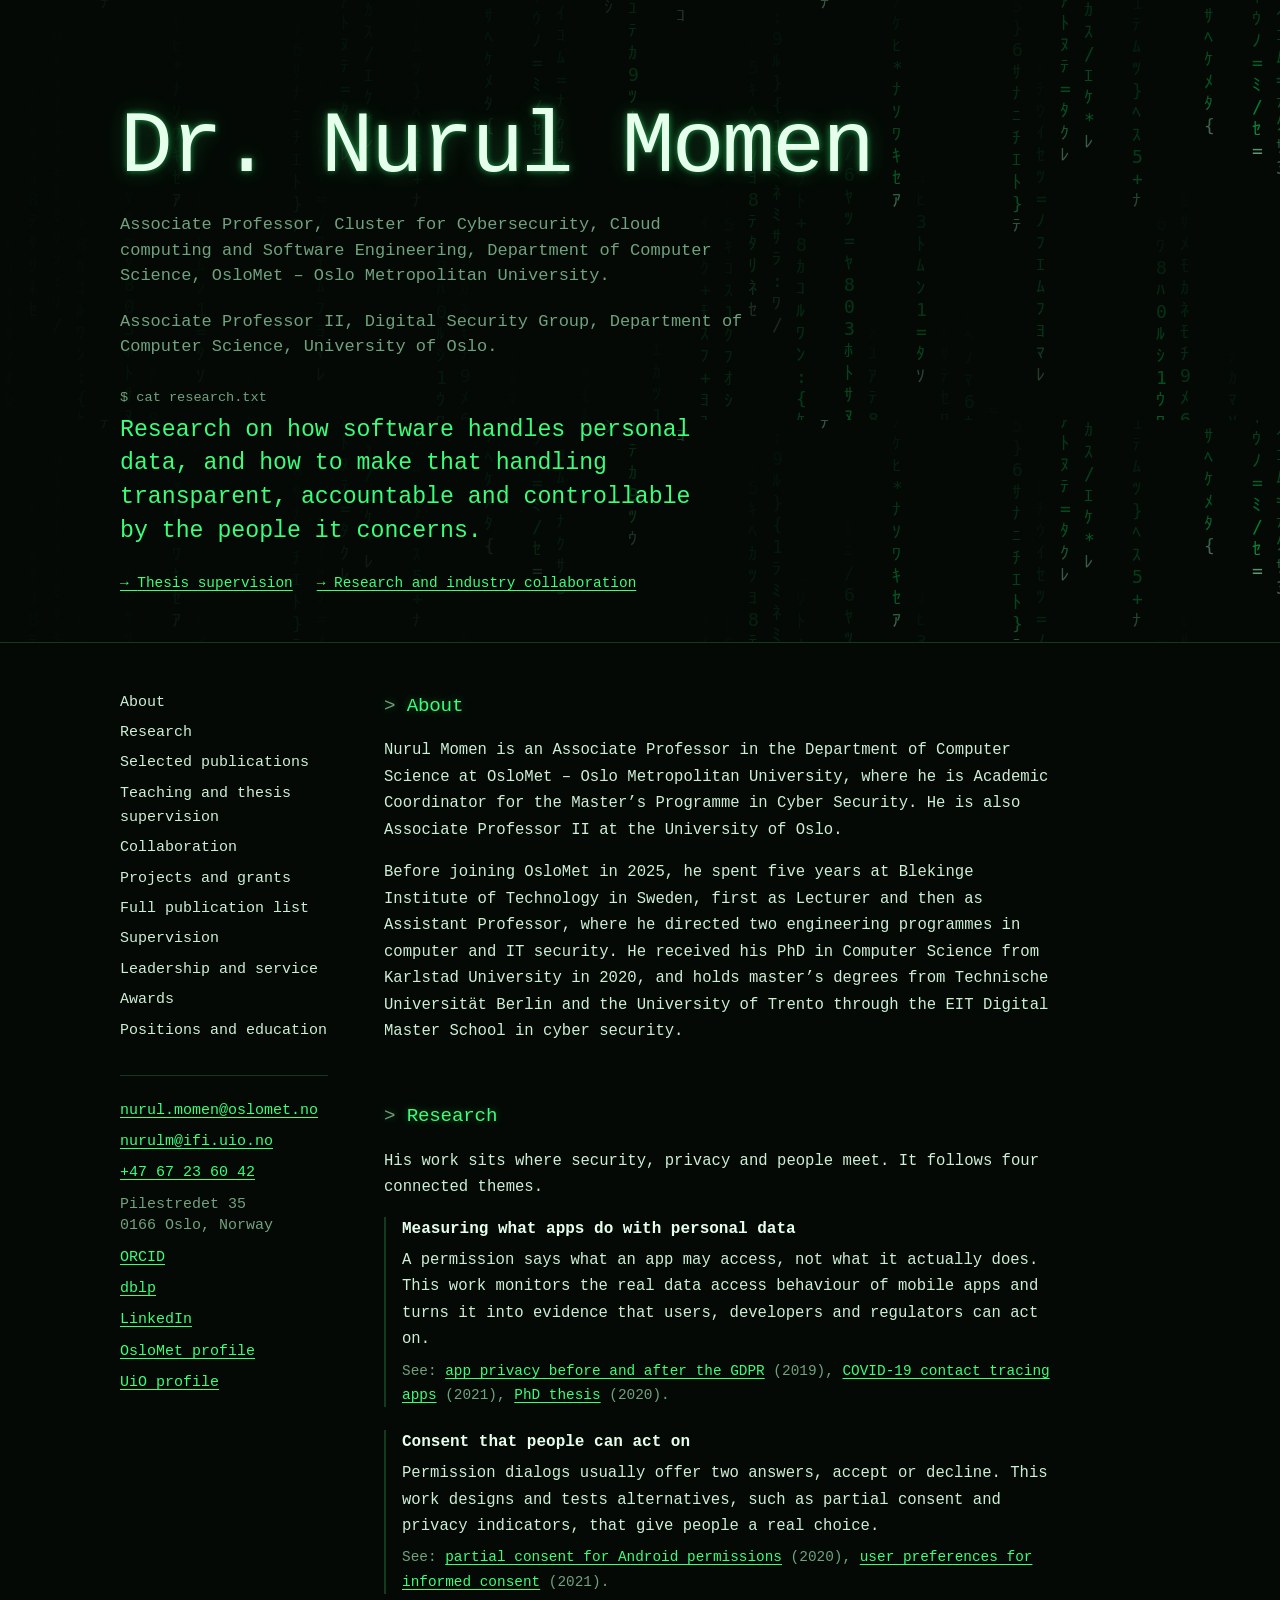
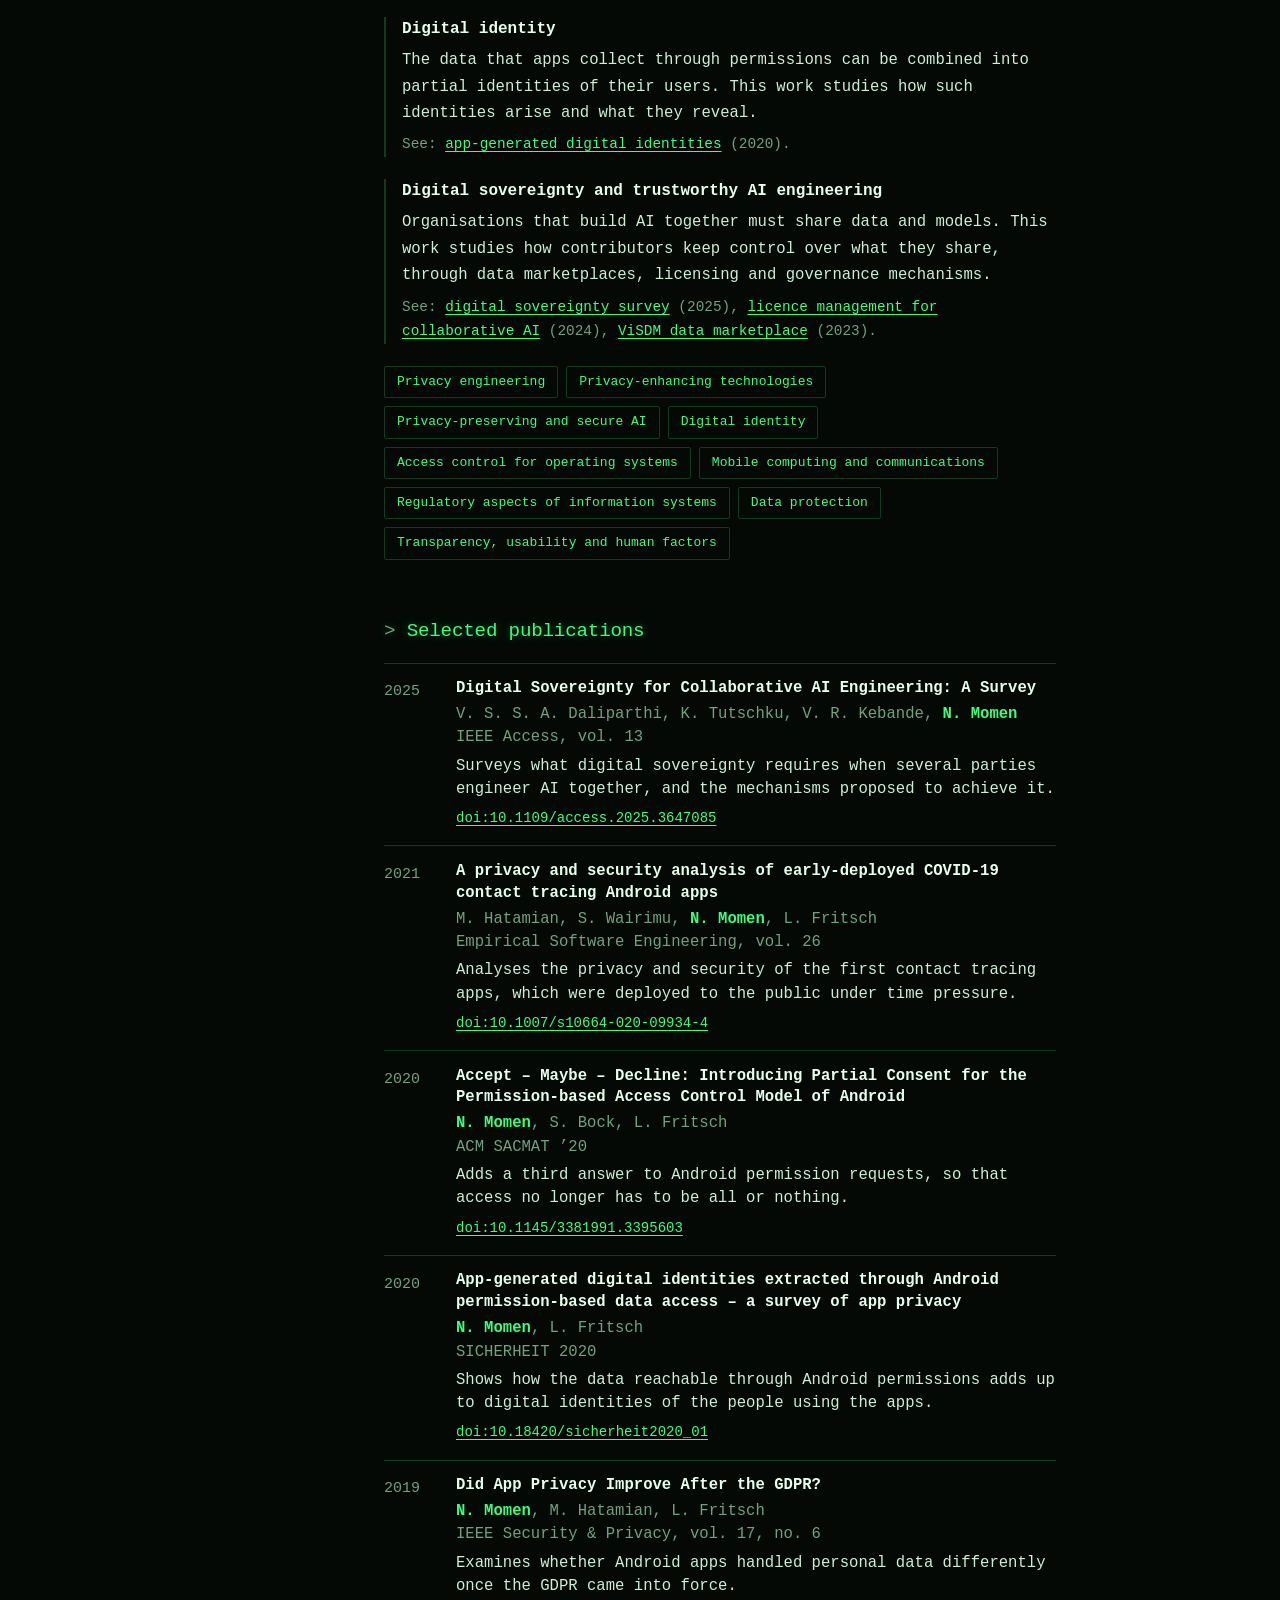
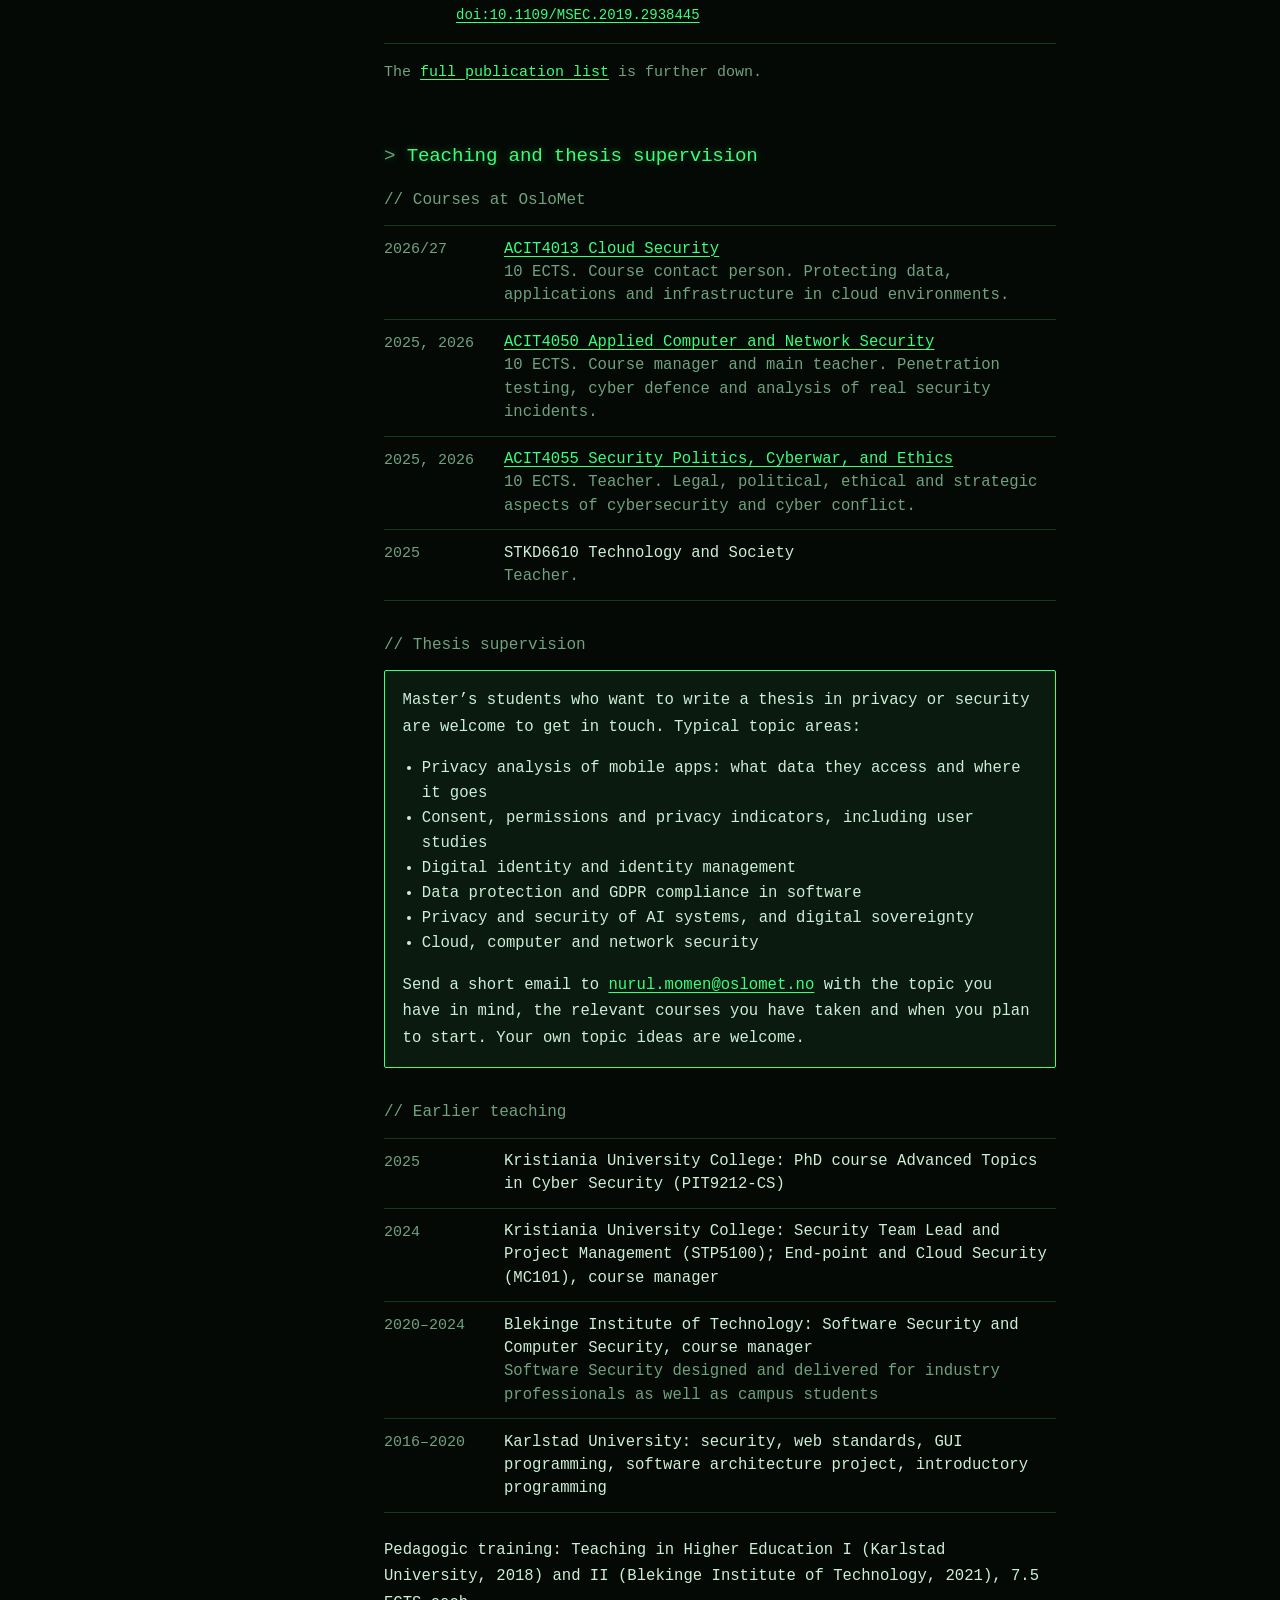
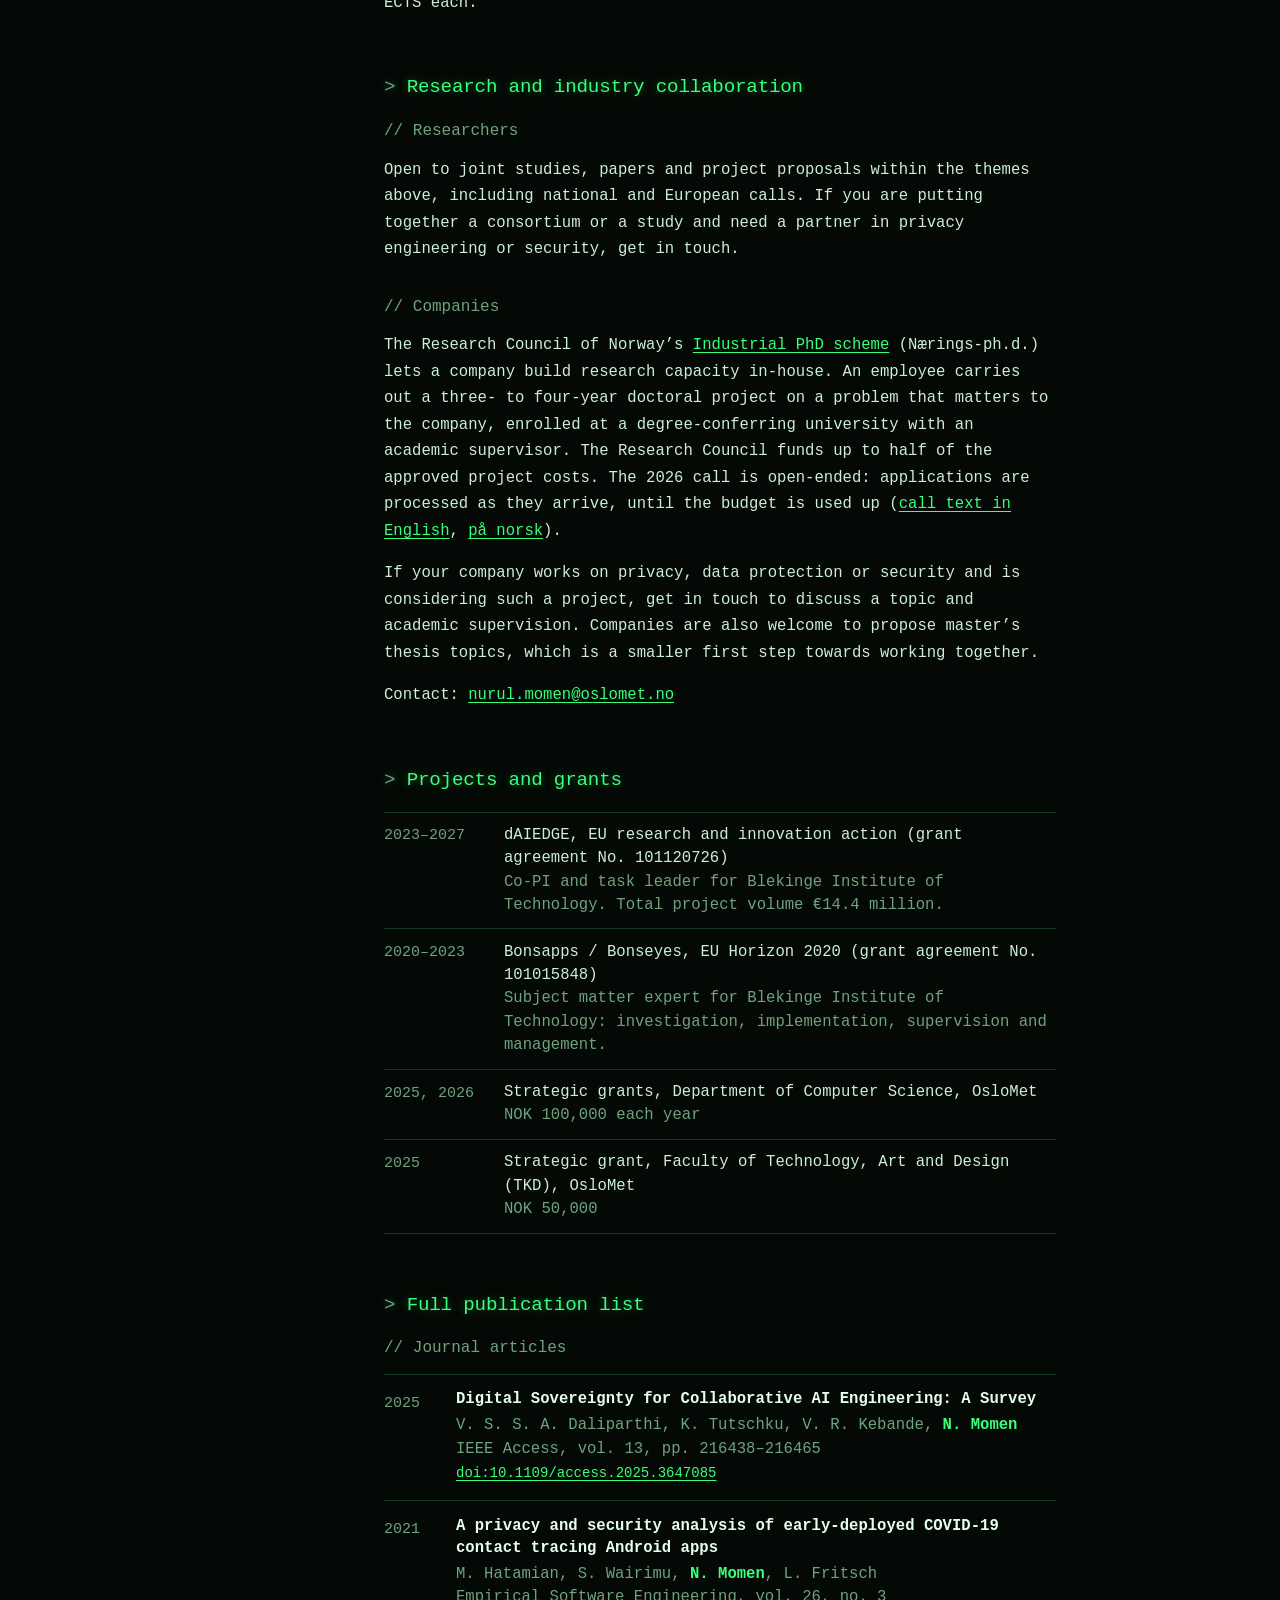
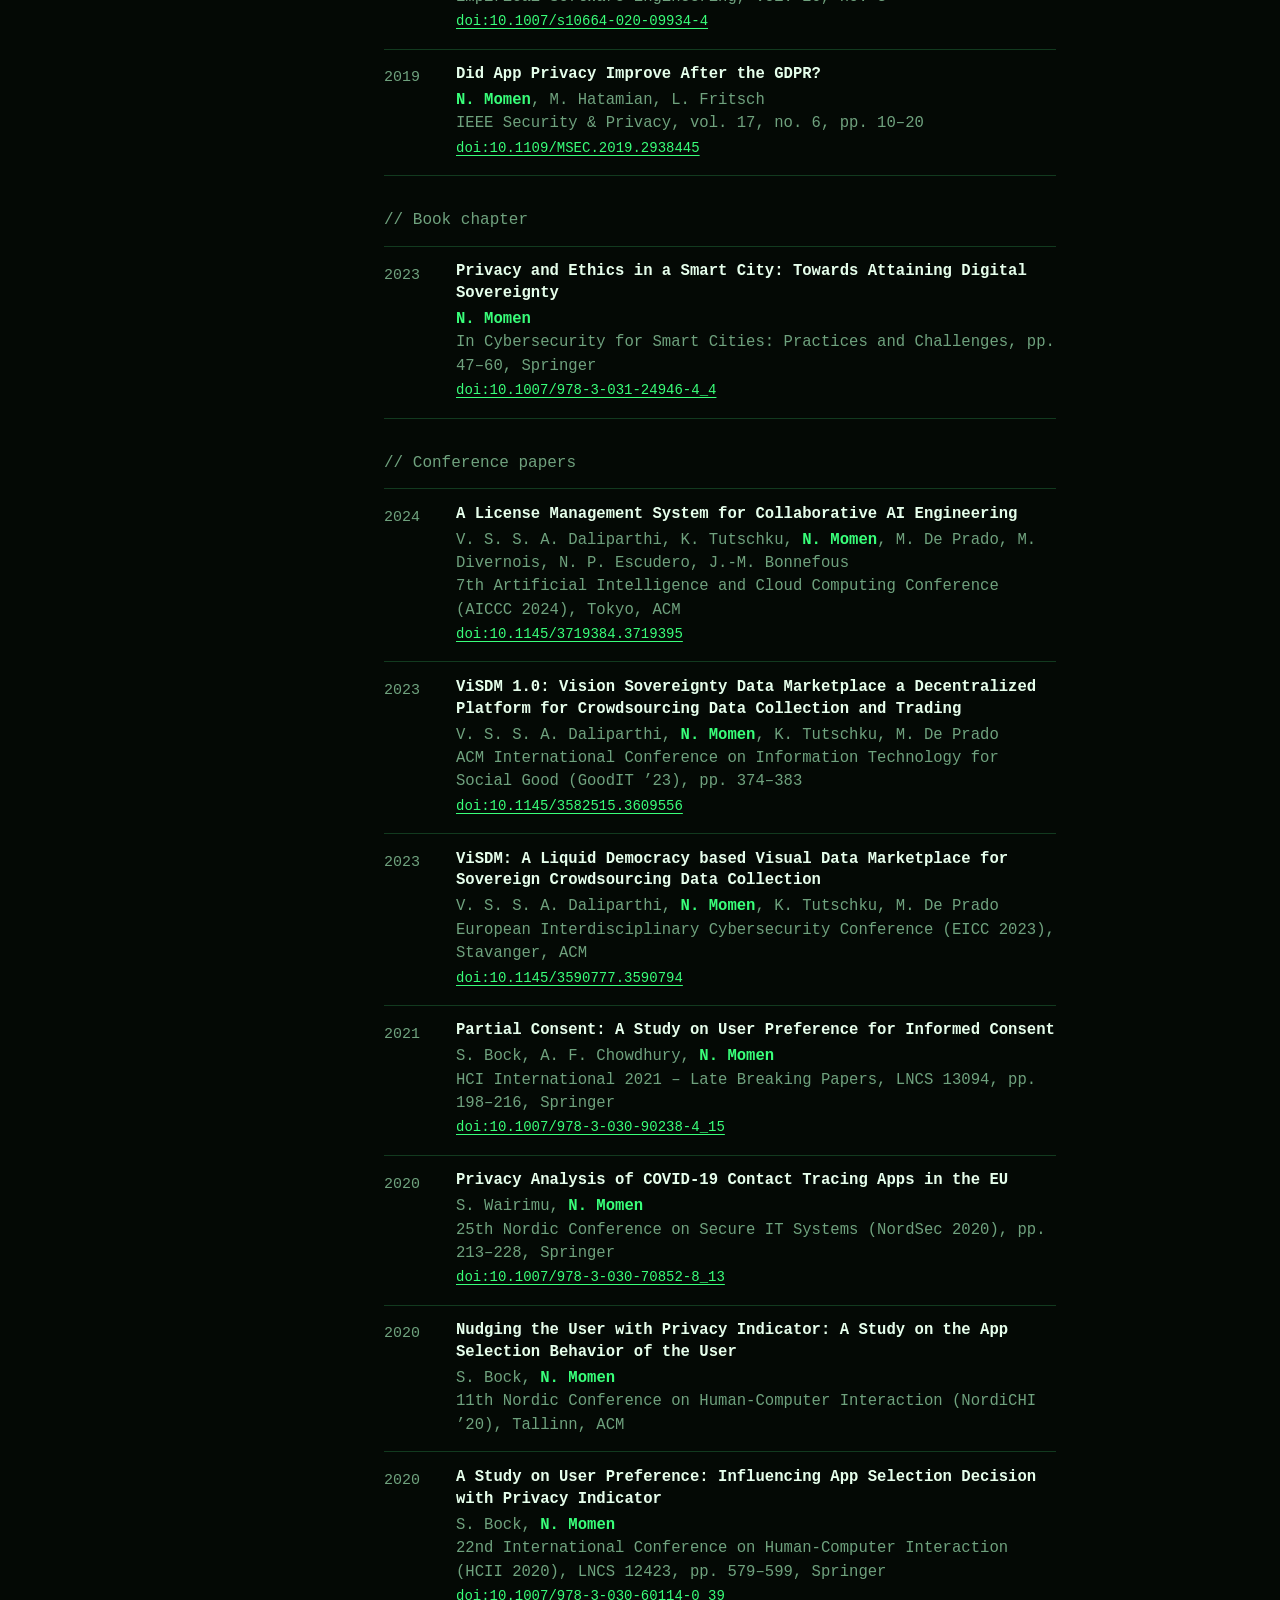
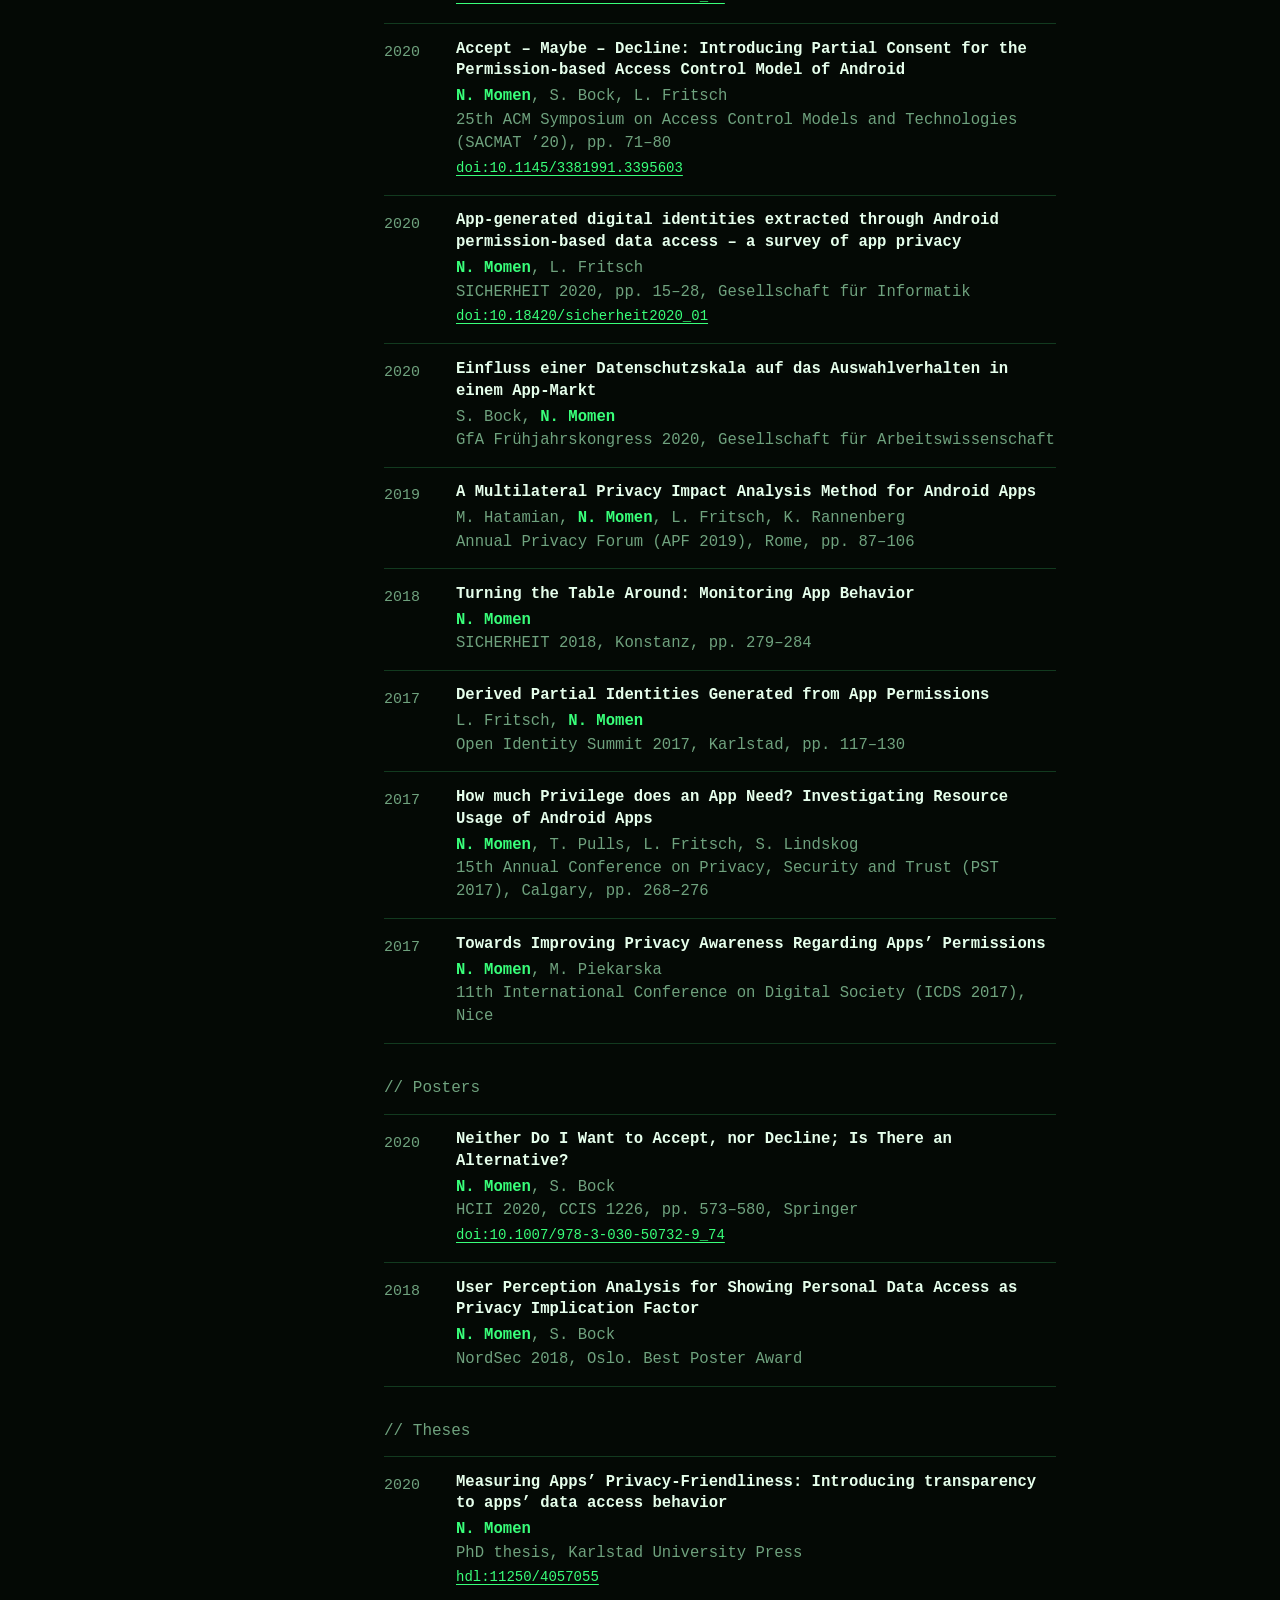
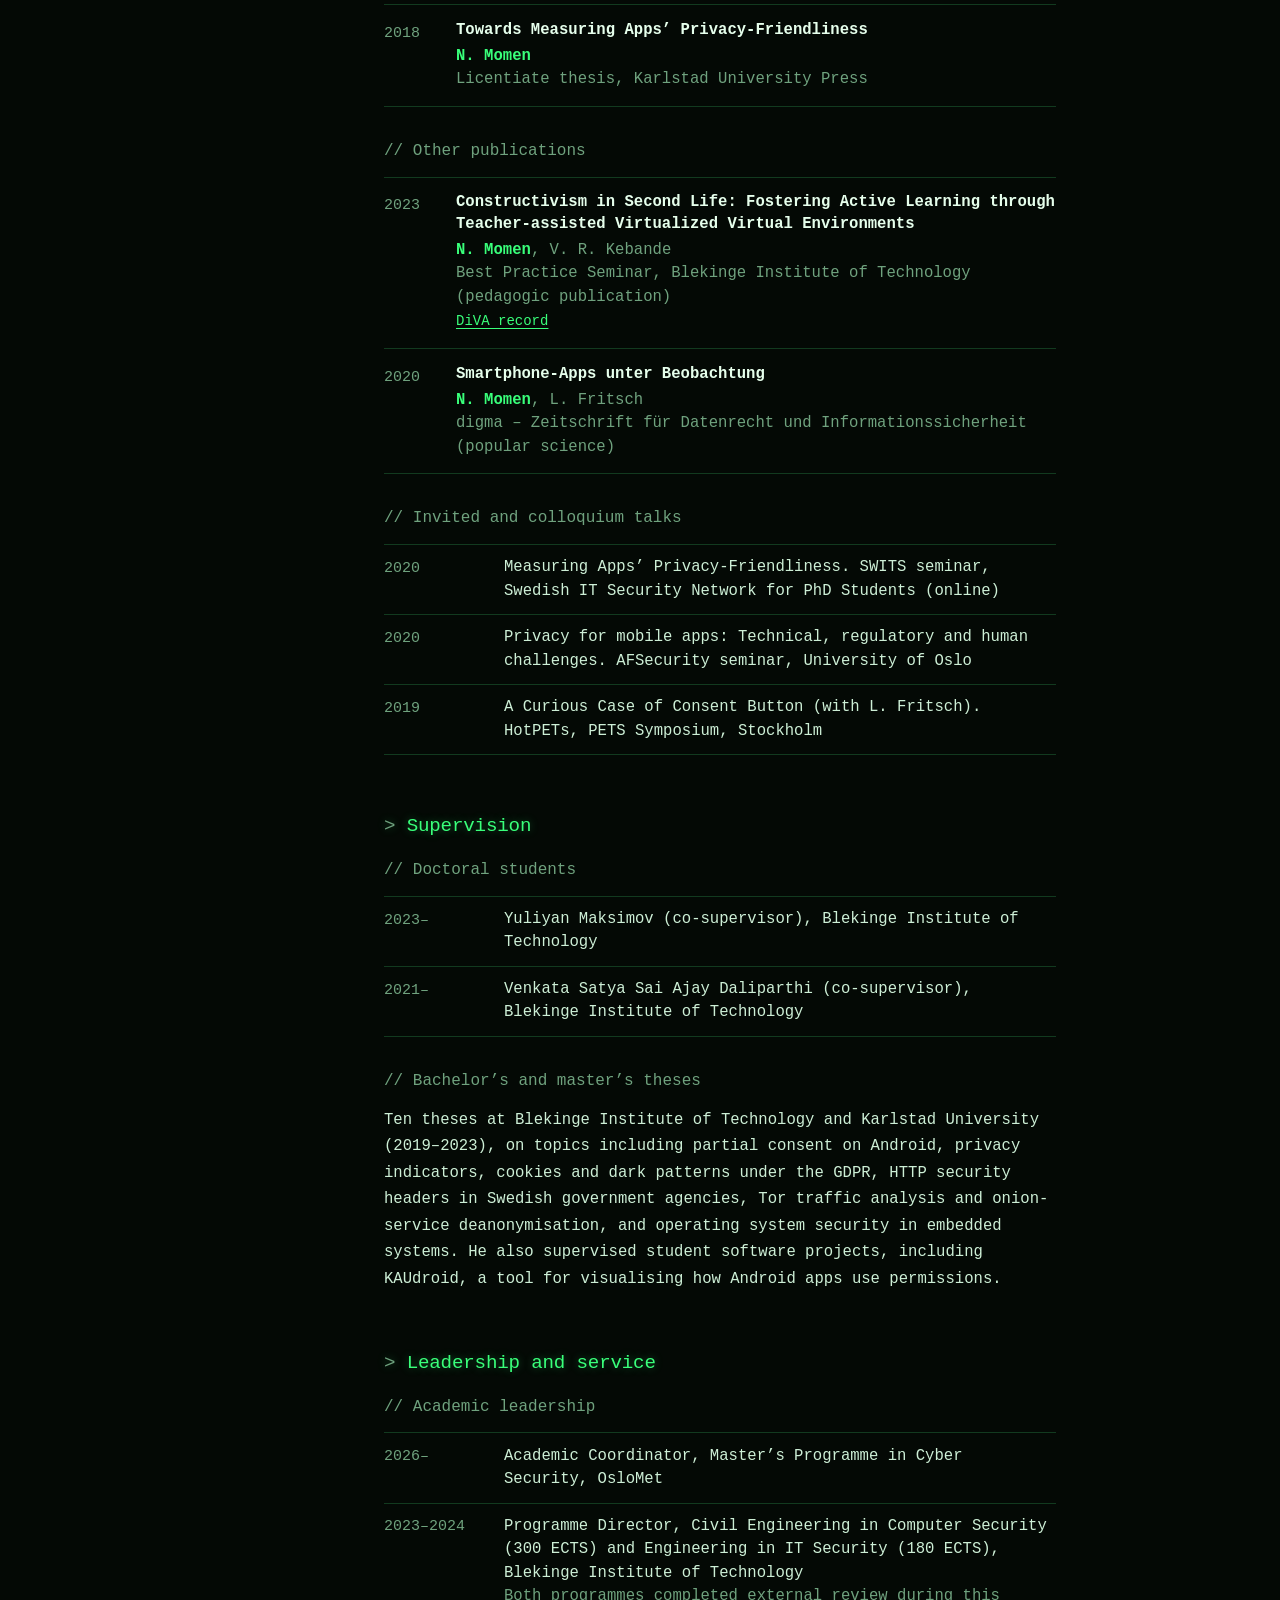
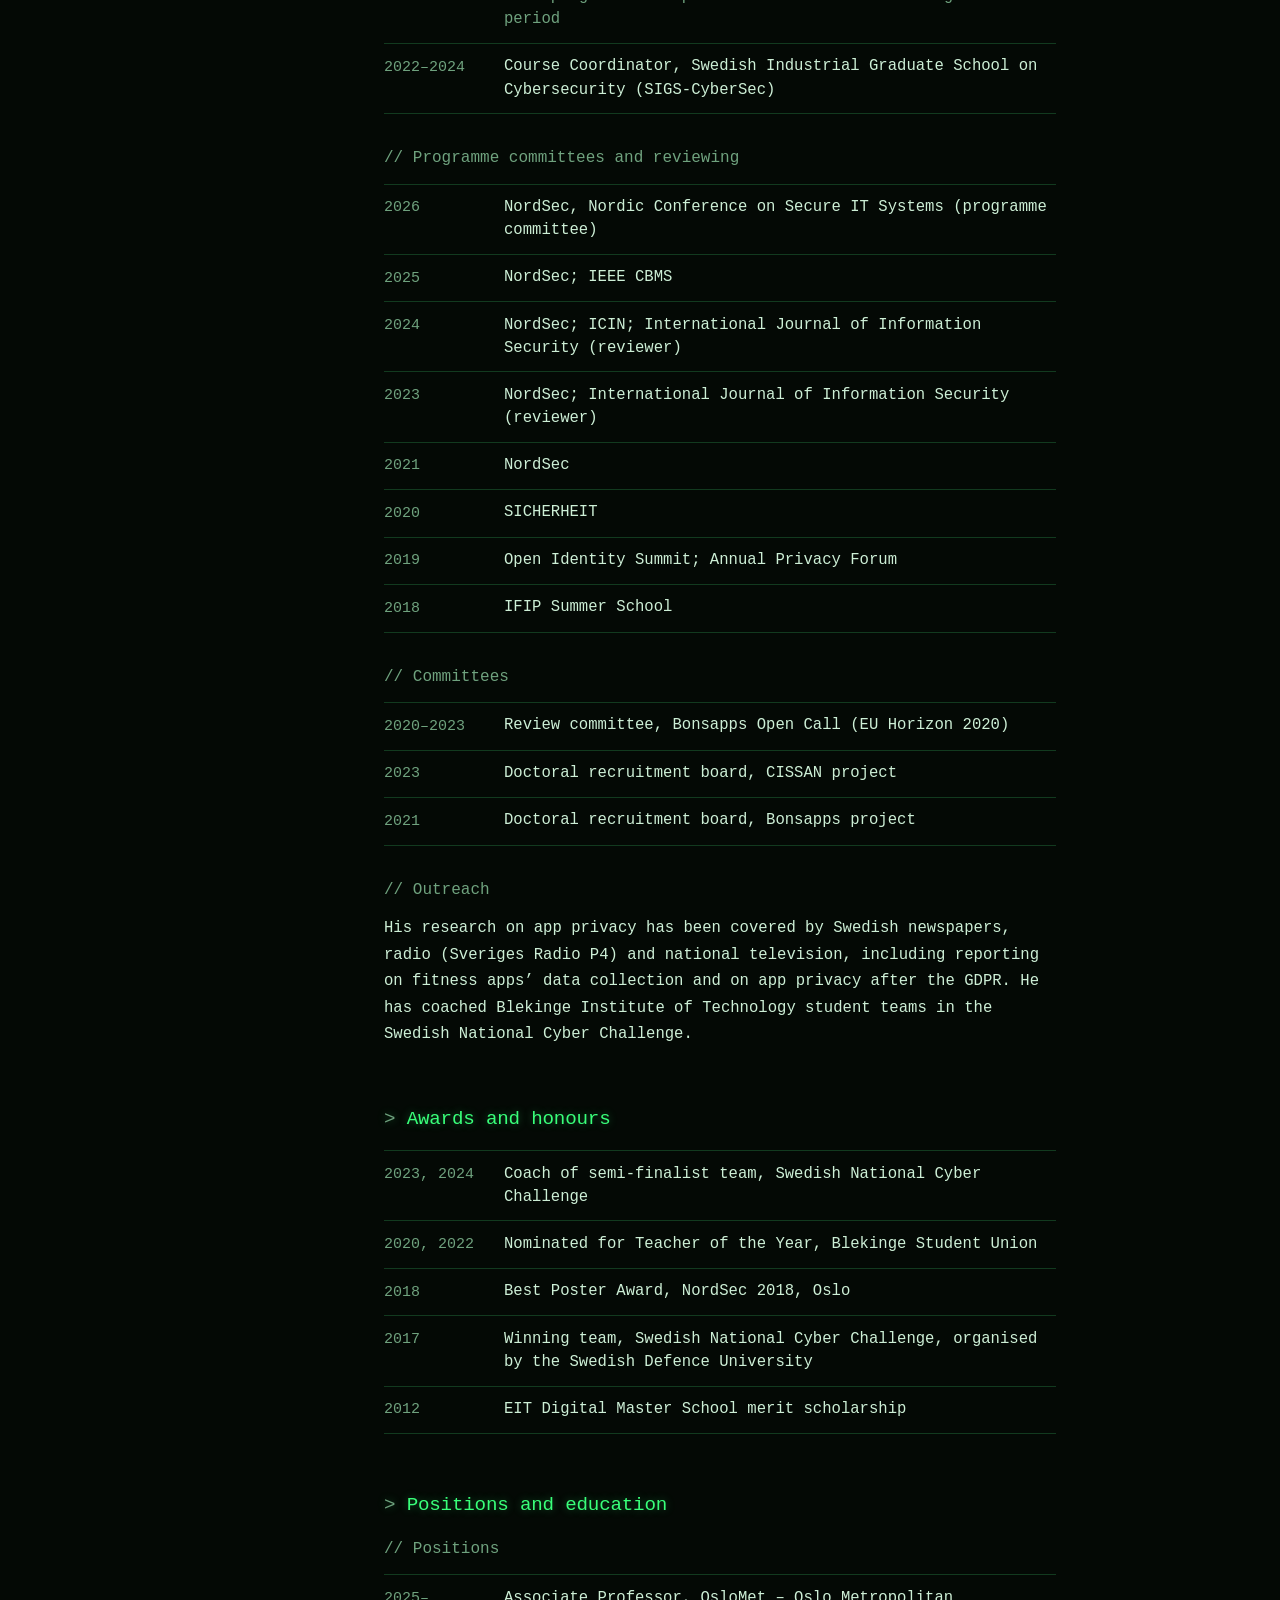
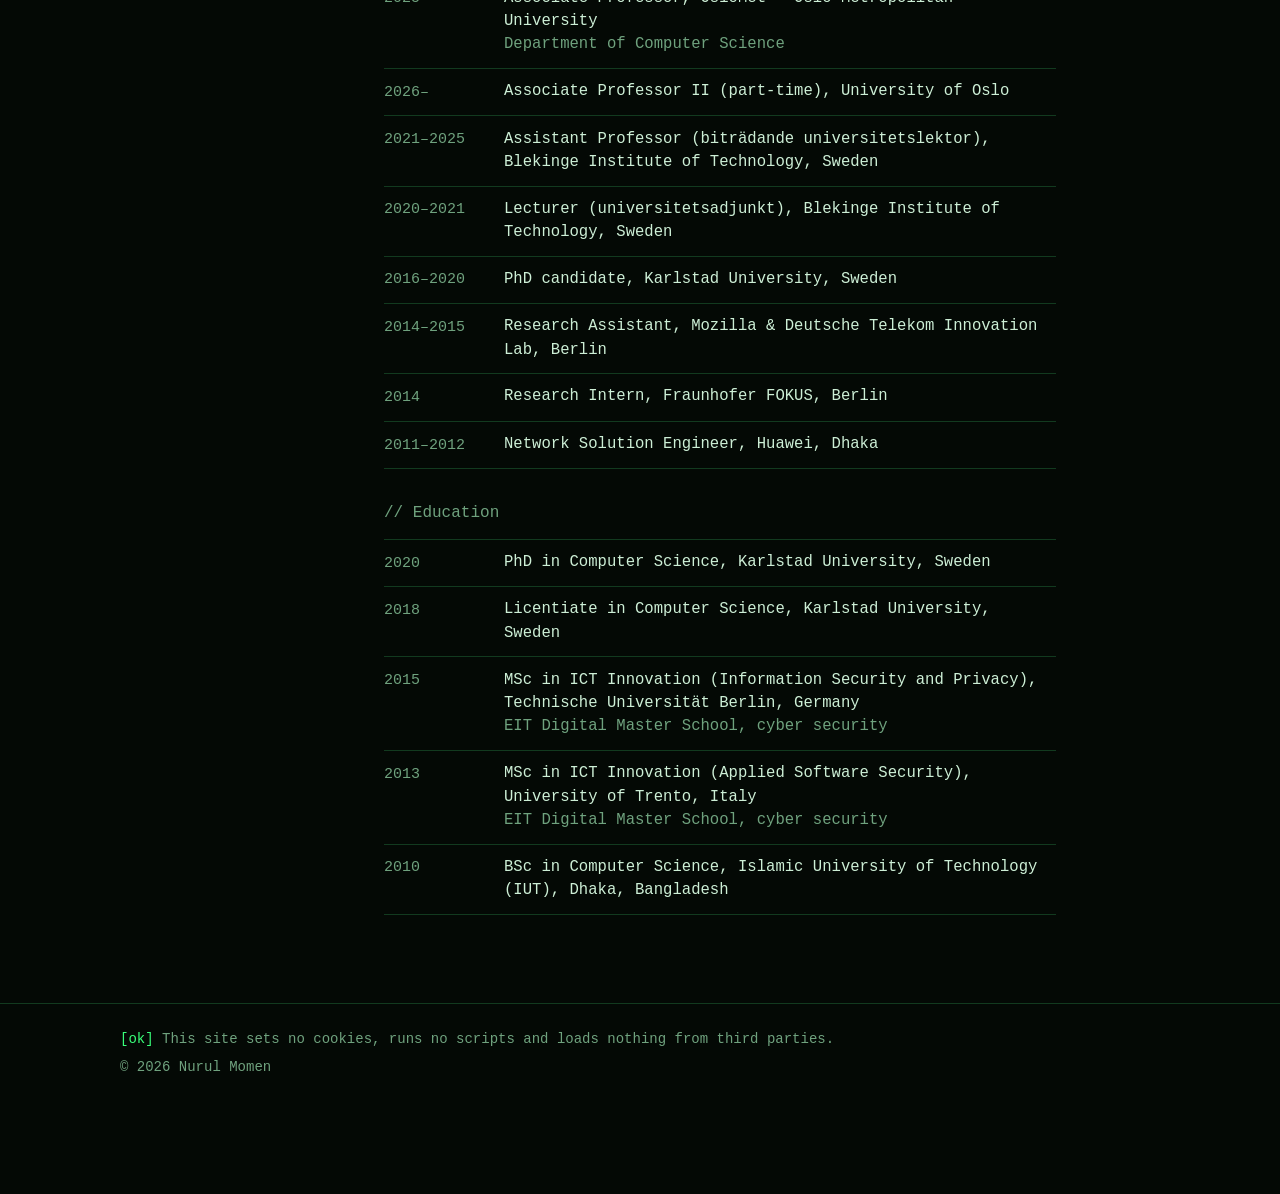
==== commit d1b380ab: "update" ====
--- a/docs/index.html
+++ b/docs/index.html
@@ -18,6 +18,7 @@
       <p class="role">Associate Professor, Cluster for Cybersecurity, Cloud computing and Software Engineering, Department of Computer Science, OsloMet – Oslo Metropolitan University.</p>
       <p class="role">Associate Professor II, Digital Security Group, Department of Computer Science, University of Oslo.</p>
       <p class="lede">Research on how software handles personal data, and how to make that handling transparent, accountable and controllable by the people it concerns.</p>
+      <p class="hero-links"><a href="#teaching">Thesis supervision</a><a href="#collaborate">Research and industry collaboration</a></p>
     </div>
   </header>
 
@@ -28,9 +29,11 @@
           <ul>
             <li><a href="#about">About</a></li>
             <li><a href="#research">Research</a></li>
+            <li><a href="#selected">Selected publications</a></li>
+            <li><a href="#teaching">Teaching and thesis supervision</a></li>
+            <li><a href="#collaborate">Collaboration</a></li>
             <li><a href="#grants">Projects and grants</a></li>
-            <li><a href="#publications">Publications</a></li>
-            <li><a href="#teaching">Teaching</a></li>
+            <li><a href="#publications">Full publication list</a></li>
             <li><a href="#supervision">Supervision</a></li>
             <li><a href="#service">Leadership and service</a></li>
             <li><a href="#awards">Awards</a></li>
@@ -47,7 +50,6 @@
           <li><a href="https://www.linkedin.com/in/momennurul/">LinkedIn</a></li>
           <li><a href="https://www.oslomet.no/en/about/employee/numom4316/">OsloMet profile</a></li>
           <li><a href="https://www.mn.uio.no/ifi/?vrtx=person-view&amp;uid=nurulm&amp;lang=en">UiO profile</a></li>
-          <!-- <li><a href="https://scholar.google.com/citations?user=YOUR_ID">Google Scholar</a></li> -->
         </ul>
       </div>
     </aside>
@@ -61,7 +63,27 @@
 
       <section id="research" aria-labelledby="research-h">
         <h2 id="research-h">Research</h2>
-        <p>His work sits where security, privacy and people meet: measuring what apps actually do with personal data, designing consent that people can meaningfully act on, and building privacy and security into systems, including AI. His doctoral research introduced ways to measure and expose the data access behaviour of mobile apps, and his later work extends to partial consent, digital sovereignty and collaborative AI engineering.</p>
+        <p>His work sits where security, privacy and people meet. It follows four connected themes.</p>
+        <div class="theme">
+          <h3>Measuring what apps do with personal data</h3>
+          <p>A permission says what an app may access, not what it actually does. This work monitors the real data access behaviour of mobile apps and turns it into evidence that users, developers and regulators can act on.</p>
+          <p class="refs">See: <a href="https://doi.org/10.1109/MSEC.2019.2938445">app privacy before and after the GDPR</a> (2019), <a href="https://doi.org/10.1007/s10664-020-09934-4">COVID-19 contact tracing apps</a> (2021), <a href="https://hdl.handle.net/11250/4057055">PhD thesis</a> (2020).</p>
+        </div>
+        <div class="theme">
+          <h3>Consent that people can act on</h3>
+          <p>Permission dialogs usually offer two answers, accept or decline. This work designs and tests alternatives, such as partial consent and privacy indicators, that give people a real choice.</p>
+          <p class="refs">See: <a href="https://doi.org/10.1145/3381991.3395603">partial consent for Android permissions</a> (2020), <a href="https://doi.org/10.1007/978-3-030-90238-4_15">user preferences for informed consent</a> (2021).</p>
+        </div>
+        <div class="theme">
+          <h3>Digital identity</h3>
+          <p>The data that apps collect through permissions can be combined into partial identities of their users. This work studies how such identities arise and what they reveal.</p>
+          <p class="refs">See: <a href="https://doi.org/10.18420/sicherheit2020_01">app-generated digital identities</a> (2020).</p>
+        </div>
+        <div class="theme">
+          <h3>Digital sovereignty and trustworthy AI engineering</h3>
+          <p>Organisations that build AI together must share data and models. This work studies how contributors keep control over what they share, through data marketplaces, licensing and governance mechanisms.</p>
+          <p class="refs">See: <a href="https://doi.org/10.1109/access.2025.3647085">digital sovereignty survey</a> (2025), <a href="https://doi.org/10.1145/3719384.3719395">licence management for collaborative AI</a> (2024), <a href="https://doi.org/10.1145/3590777.3590794">ViSDM data marketplace</a> (2023).</p>
+        </div>
         <ul class="interests">
           <li>Privacy engineering</li>
           <li>Privacy-enhancing technologies</li>
@@ -75,21 +97,107 @@
         </ul>
       </section>
 
+      <section id="selected" aria-labelledby="selected-h">
+        <h2 id="selected-h">Selected publications</h2>
+        <ol class="pubs">
+          <li class="pub">
+            <span class="year">2025</span>
+            <div>
+              <span class="title">Digital Sovereignty for Collaborative AI Engineering: A Survey</span>
+              <span class="authors">V. S. S. A. Daliparthi, K. Tutschku, V. R. Kebande, <strong>N. Momen</strong></span>
+              <span class="venue">IEEE Access, vol. 13</span>
+              <span class="why">Surveys what digital sovereignty requires when several parties engineer AI together, and the mechanisms proposed to achieve it.</span>
+              <a class="doi" href="https://doi.org/10.1109/access.2025.3647085">doi:10.1109/access.2025.3647085</a>
+            </div>
+          </li>
+          <li class="pub">
+            <span class="year">2021</span>
+            <div>
+              <span class="title">A privacy and security analysis of early-deployed COVID-19 contact tracing Android apps</span>
+              <span class="authors">M. Hatamian, S. Wairimu, <strong>N. Momen</strong>, L. Fritsch</span>
+              <span class="venue">Empirical Software Engineering, vol. 26</span>
+              <span class="why">Analyses the privacy and security of the first contact tracing apps, which were deployed to the public under time pressure.</span>
+              <a class="doi" href="https://doi.org/10.1007/s10664-020-09934-4">doi:10.1007/s10664-020-09934-4</a>
+            </div>
+          </li>
+          <li class="pub">
+            <span class="year">2020</span>
+            <div>
+              <span class="title">Accept – Maybe – Decline: Introducing Partial Consent for the Permission-based Access Control Model of Android</span>
+              <span class="authors"><strong>N. Momen</strong>, S. Bock, L. Fritsch</span>
+              <span class="venue">ACM SACMAT ’20</span>
+              <span class="why">Adds a third answer to Android permission requests, so that access no longer has to be all or nothing.</span>
+              <a class="doi" href="https://doi.org/10.1145/3381991.3395603">doi:10.1145/3381991.3395603</a>
+            </div>
+          </li>
+          <li class="pub">
+            <span class="year">2020</span>
+            <div>
+              <span class="title">App-generated digital identities extracted through Android permission-based data access – a survey of app privacy</span>
+              <span class="authors"><strong>N. Momen</strong>, L. Fritsch</span>
+              <span class="venue">SICHERHEIT 2020</span>
+              <span class="why">Shows how the data reachable through Android permissions adds up to digital identities of the people using the apps.</span>
+              <a class="doi" href="https://doi.org/10.18420/sicherheit2020_01">doi:10.18420/sicherheit2020_01</a>
+            </div>
+          </li>
+          <li class="pub">
+            <span class="year">2019</span>
+            <div>
+              <span class="title">Did App Privacy Improve After the GDPR?</span>
+              <span class="authors"><strong>N. Momen</strong>, M. Hatamian, L. Fritsch</span>
+              <span class="venue">IEEE Security &amp; Privacy, vol. 17, no. 6</span>
+              <span class="why">Examines whether Android apps handled personal data differently once the GDPR came into force.</span>
+              <a class="doi" href="https://doi.org/10.1109/MSEC.2019.2938445">doi:10.1109/MSEC.2019.2938445</a>
+            </div>
+          </li>
+        </ol>
+        <p class="note">The <a href="#publications">full publication list</a> is further down.</p>
+      </section>
+
+      <section id="teaching" aria-labelledby="teaching-h">
+        <h2 id="teaching-h">Teaching and thesis supervision</h2>
+        <h3 class="sub">Courses at OsloMet</h3>
+        <ul class="entries">
+          <li><span class="year">2026/27</span><div><a href="https://student.oslomet.no/studier/-/studieinfo/emne/ACIT4013/2026/H%C3%98ST">ACIT4013 Cloud Security</a><span class="detail">10 ECTS. Course contact person. Protecting data, applications and infrastructure in cloud environments.</span></div></li>
+          <li><span class="year">2025, 2026</span><div><a href="https://student.oslomet.no/studier/-/studieinfo/emne/ACIT4050/2026/H%C3%98ST">ACIT4050 Applied Computer and Network Security</a><span class="detail">10 ECTS. Course manager and main teacher. Penetration testing, cyber defence and analysis of real security incidents.</span></div></li>
+          <li><span class="year">2025, 2026</span><div><a href="https://student.oslomet.no/studier/-/studieinfo/emne/ACIT4055/2026/H%C3%98ST">ACIT4055 Security Politics, Cyberwar, and Ethics</a><span class="detail">10 ECTS. Teacher. Legal, political, ethical and strategic aspects of cybersecurity and cyber conflict.</span></div></li>
+          <li><span class="year">2025</span><div>STKD6610 Technology and Society<span class="detail">Teacher.</span></div></li>
+        </ul>
+        <h3 class="sub">Thesis supervision</h3>
+        <div class="callout">
+          <p>Master’s students who want to write a thesis in privacy or security are welcome to get in touch. Typical topic areas:</p>
+          <ul>
+            <li>Privacy analysis of mobile apps: what data they access and where it goes</li>
+            <li>Consent, permissions and privacy indicators, including user studies</li>
+            <li>Digital identity and identity management</li>
+            <li>Data protection and GDPR compliance in software</li>
+            <li>Privacy and security of AI systems, and digital sovereignty</li>
+            <li>Cloud, computer and network security</li>
+          </ul>
+          <p>Send a short email to <a href="mailto:nurul.momen@oslomet.no">nurul.momen@oslomet.no</a> with the topic you have in mind, the relevant courses you have taken and when you plan to start. Your own topic ideas are welcome.</p>
+        </div>
+        <h3 class="sub">Earlier teaching</h3>
+        <ul class="entries">
+          <li><span class="year">2025</span><div>Kristiania University College: PhD course Advanced Topics in Cyber Security (PIT9212-CS)</div></li>
+          <li><span class="year">2024</span><div>Kristiania University College: Security Team Lead and Project Management (STP5100); End-point and Cloud Security (MC101), course manager</div></li>
+          <li><span class="year">2020–2024</span><div>Blekinge Institute of Technology: Software Security and Computer Security, course manager<span class="detail">Software Security designed and delivered for industry professionals as well as campus students</span></div></li>
+          <li><span class="year">2016–2020</span><div>Karlstad University: security, web standards, GUI programming, software architecture project, introductory programming</div></li>
+        </ul>
+        <p>Pedagogic training: Teaching in Higher Education I (Karlstad University, 2018) and II (Blekinge Institute of Technology, 2021), 7.5 ECTS each.</p>
+      </section>
+
+      <section id="collaborate" aria-labelledby="collab-h">
+        <h2 id="collab-h">Research and industry collaboration</h2>
+        <h3 class="sub">Researchers</h3>
+        <p>Open to joint studies, papers and project proposals within the themes above, including national and European calls. If you are putting together a consortium or a study and need a partner in privacy engineering or security, get in touch.</p>
+        <h3 class="sub">Companies</h3>
+        <p>The Research Council of Norway’s <a href="https://www.forskningsradet.no/en/financing/what/industrial-phd">Industrial PhD scheme</a> (Nærings-ph.d.) lets a company build research capacity in-house. An employee carries out a three- to four-year doctoral project on a problem that matters to the company, enrolled at a degree-conferring university with an academic supervisor. The Research Council funds up to half of the approved project costs. The 2026 call is open-ended: applications are processed as they arrive, until the budget is used up (<a href="https://www.forskningsradet.no/en/call-for-proposals/2026/industrial-phd-scheme-doctoral-projects-industry-2026/">call text in English</a>, <a href="https://www.forskningsradet.no/utlysninger/2026/narings-phd-doktorgradsprosjekt-bedrift-2026/" hreflang="nb">på norsk</a>).</p>
+        <p>If your company works on privacy, data protection or security and is considering such a project, get in touch to discuss a topic and academic supervision. Companies are also welcome to propose master’s thesis topics, which is a smaller first step towards working together.</p>
+        <p>Contact: <a href="mailto:nurul.momen@oslomet.no">nurul.momen@oslomet.no</a></p>
+      </section>
+
       <section id="grants" aria-labelledby="grants-h">
         <h2 id="grants-h">Projects and grants</h2>
-        <!--
-          PANDA and GUARDIAN are not in the CV (last updated 2 November 2026).
-          Uncomment and complete these once you confirm they should be public.
-        <div class="project">
-          <h3>PANDA</h3>
-          <p>Proactive Assurance of Normative Digital Accountability</p>
-          <p class="meta">Project lead. Research Council of Norway, FRIPRO Early Career Researcher Project.</p>
-        </div>
-        <div class="project">
-          <h3>GUARDIAN</h3>
-          <p class="meta">Consortium member. Horizon Europe.</p>
-        </div>
-        -->
         <ul class="entries">
           <li><span class="year">2023–2027</span><div>dAIEDGE, EU research and innovation action (grant agreement No. 101120726)<span class="detail">Co-PI and task leader for Blekinge Institute of Technology. Total project volume €14.4 million.</span></div></li>
           <li><span class="year">2020–2023</span><div>Bonsapps / Bonseyes, EU Horizon 2020 (grant agreement No. 101015848)<span class="detail">Subject matter expert for Blekinge Institute of Technology: investigation, implementation, supervision and management.</span></div></li>
@@ -99,7 +207,7 @@
       </section>
 
       <section id="publications" aria-labelledby="pubs-h">
-        <h2 id="pubs-h">Publications</h2>
+        <h2 id="pubs-h">Full publication list</h2>
         <h3 class="sub">Journal articles</h3>
         <ol class="pubs">
           <li class="pub">
@@ -339,25 +447,6 @@
           <li><span class="year">2020</span><div>Privacy for mobile apps: Technical, regulatory and human challenges. AFSecurity seminar, University of Oslo</div></li>
           <li><span class="year">2019</span><div>A Curious Case of Consent Button (with L. Fritsch). HotPETs, PETS Symposium, Stockholm</div></li>
         </ul>
-      </section>
-
-      <section id="teaching" aria-labelledby="teaching-h">
-        <h2 id="teaching-h">Teaching</h2>
-        <h3 class="sub">OsloMet</h3>
-        <ul class="entries">
-          <li><span class="year">2026/27</span><div>ACIT4013 Cloud Security (course contact person)</div></li>
-          <li><span class="year">2025, 2026</span><div>ACIT4050 Applied Computer and Network Security (course manager and main teacher)</div></li>
-          <li><span class="year">2025, 2026</span><div>ACIT4055 Security Politics, Cyberwar, and Ethics</div></li>
-          <li><span class="year">2025</span><div>STKD6610 Technology and Society</div></li>
-        </ul>
-        <h3 class="sub">Earlier teaching</h3>
-        <ul class="entries">
-          <li><span class="year">2025</span><div>Kristiania University College: PhD course Advanced Topics in Cyber Security (PIT9212-CS)</div></li>
-          <li><span class="year">2024</span><div>Kristiania University College: Security Team Lead and Project Management (STP5100); End-point and Cloud Security (MC101), course manager</div></li>
-          <li><span class="year">2020–2024</span><div>Blekinge Institute of Technology: Software Security and Computer Security, course manager<span class="detail">Software Security designed and delivered for industry professionals as well as campus students</span></div></li>
-          <li><span class="year">2016–2020</span><div>Karlstad University: security, web standards, GUI programming, software architecture project, introductory programming</div></li>
-        </ul>
-        <p>Pedagogic training: Teaching in Higher Education I (Karlstad University, 2018) and II (Blekinge Institute of Technology, 2021), 7.5 ECTS each.</p>
       </section>
 
       <section id="supervision" aria-labelledby="supervision-h">
--- a/docs/styles.css
+++ b/docs/styles.css
@@ -191,3 +191,18 @@
 .pub .authors strong { color: var(--accent); }
 .pub .venue { font-style: normal; color: var(--muted); }
 footer p:first-child::before { content: "[ok] "; color: var(--accent); }
+
+
+/* ===== Research themes, selected publications, calls to action ===== */
+.hero-links { margin: 1.5rem 0 0; font-family: var(--sans); font-size: 0.9rem; }
+.hero-links a { display: inline-block; margin: 0 1.5rem 0.4rem 0; }
+.hero-links a::before { content: "\2192\00a0"; }
+.theme { margin: 0 0 1.4rem; padding-left: 1rem; border-left: 2px solid var(--rule); }
+.theme h3 { margin: 0 0 0.3rem; font-size: 1rem; font-weight: 600; color: #E6FFEC; }
+.theme p { margin: 0 0 0.35rem; }
+.theme .refs { color: var(--muted); font-size: 0.9rem; }
+.pub .why { display: block; margin: 0.3rem 0; line-height: 1.5; }
+.entries a { text-decoration-thickness: 1px; }
+.callout { border: 1px solid var(--accent); background: var(--accent-soft); padding: 1rem 1.1rem; margin: 0 0 1.5rem; border-radius: 2px; }
+.callout ul { margin: 0 0 1rem; padding-left: 1.2rem; line-height: 1.6; }
+.callout p:last-child { margin-bottom: 0; }
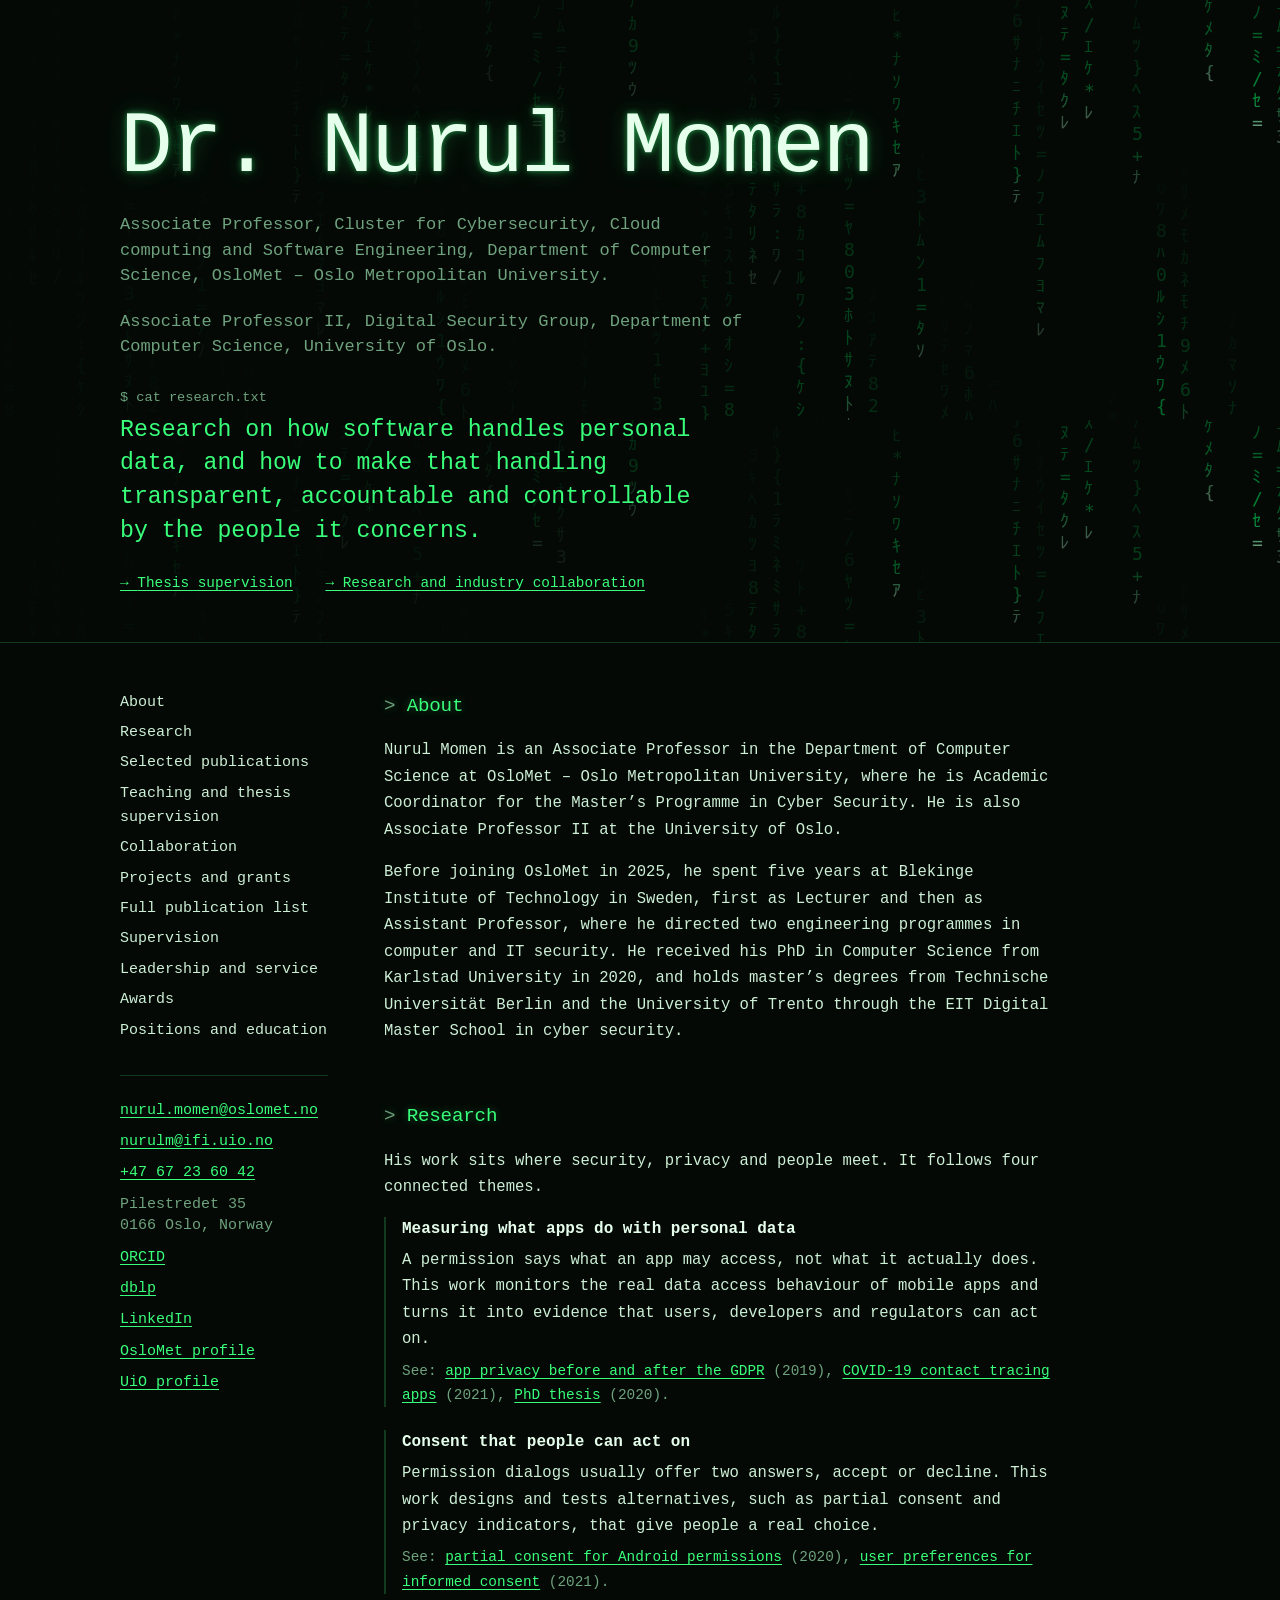
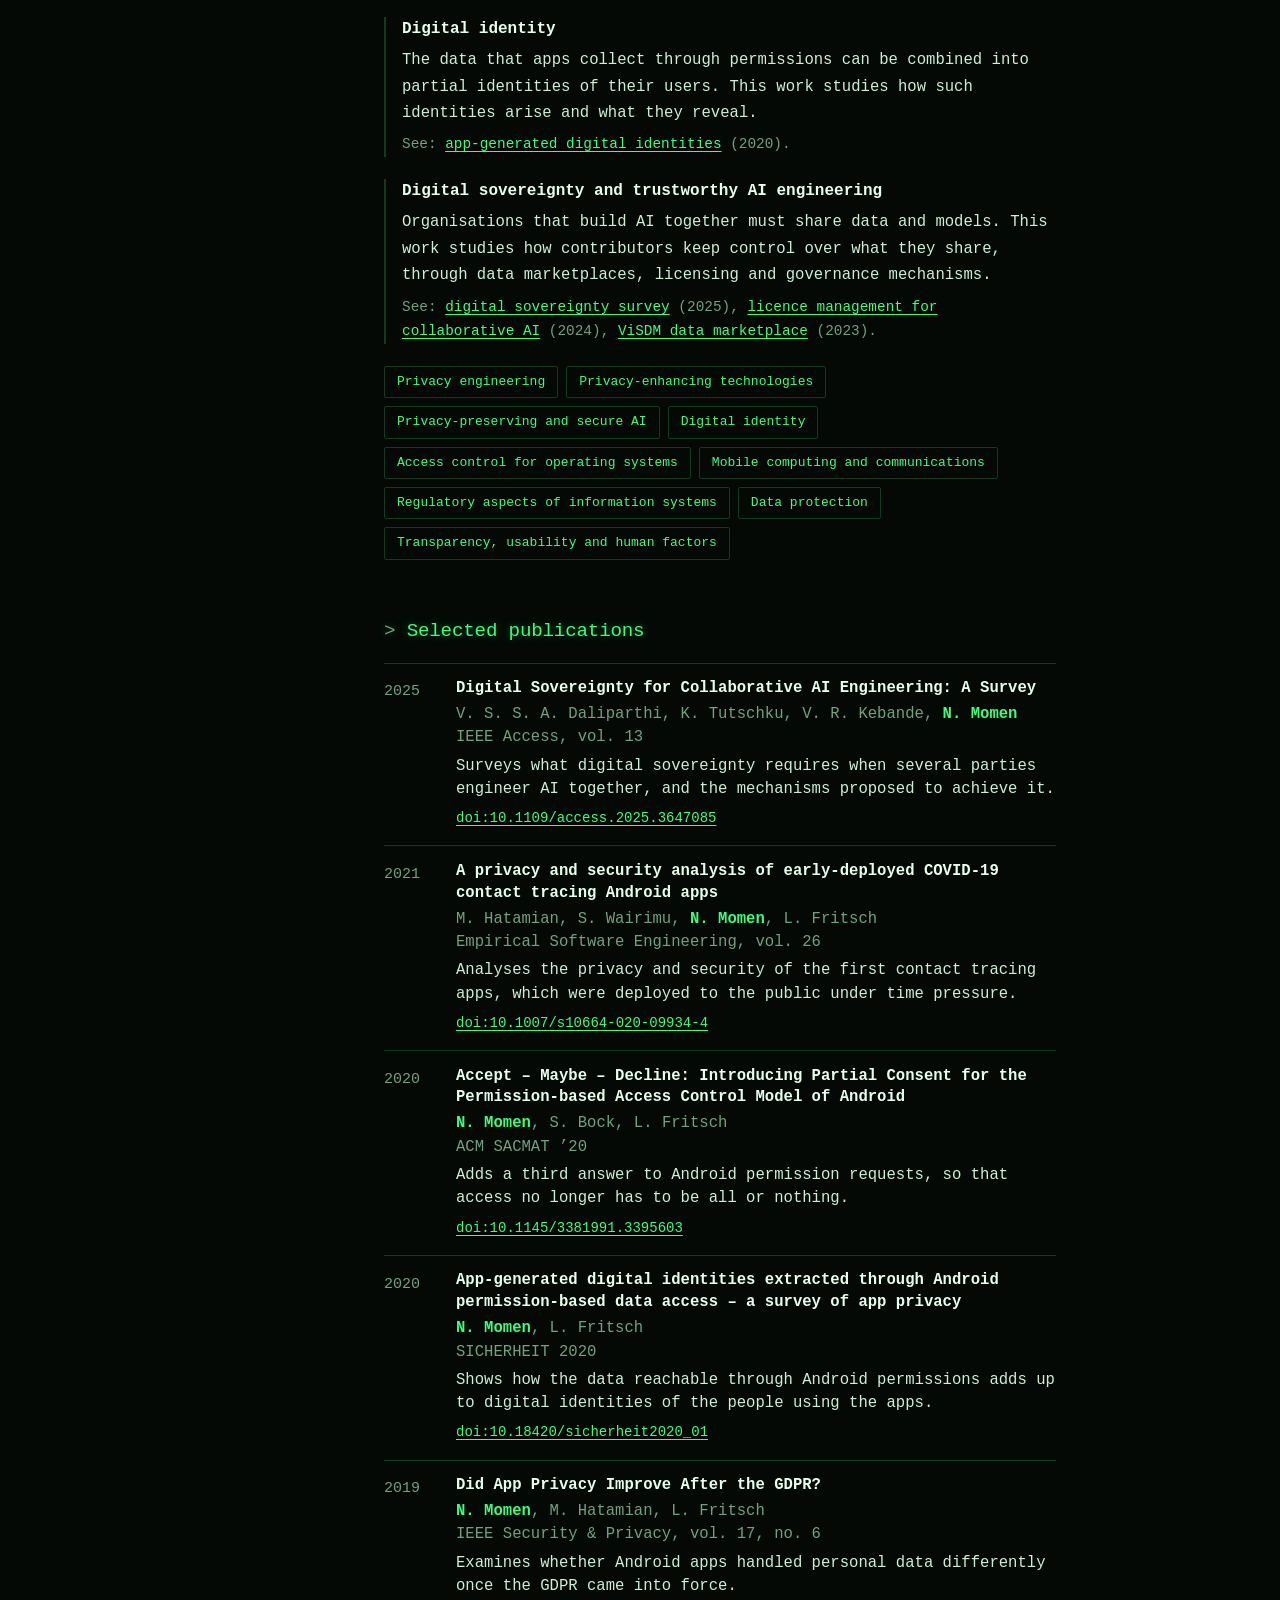
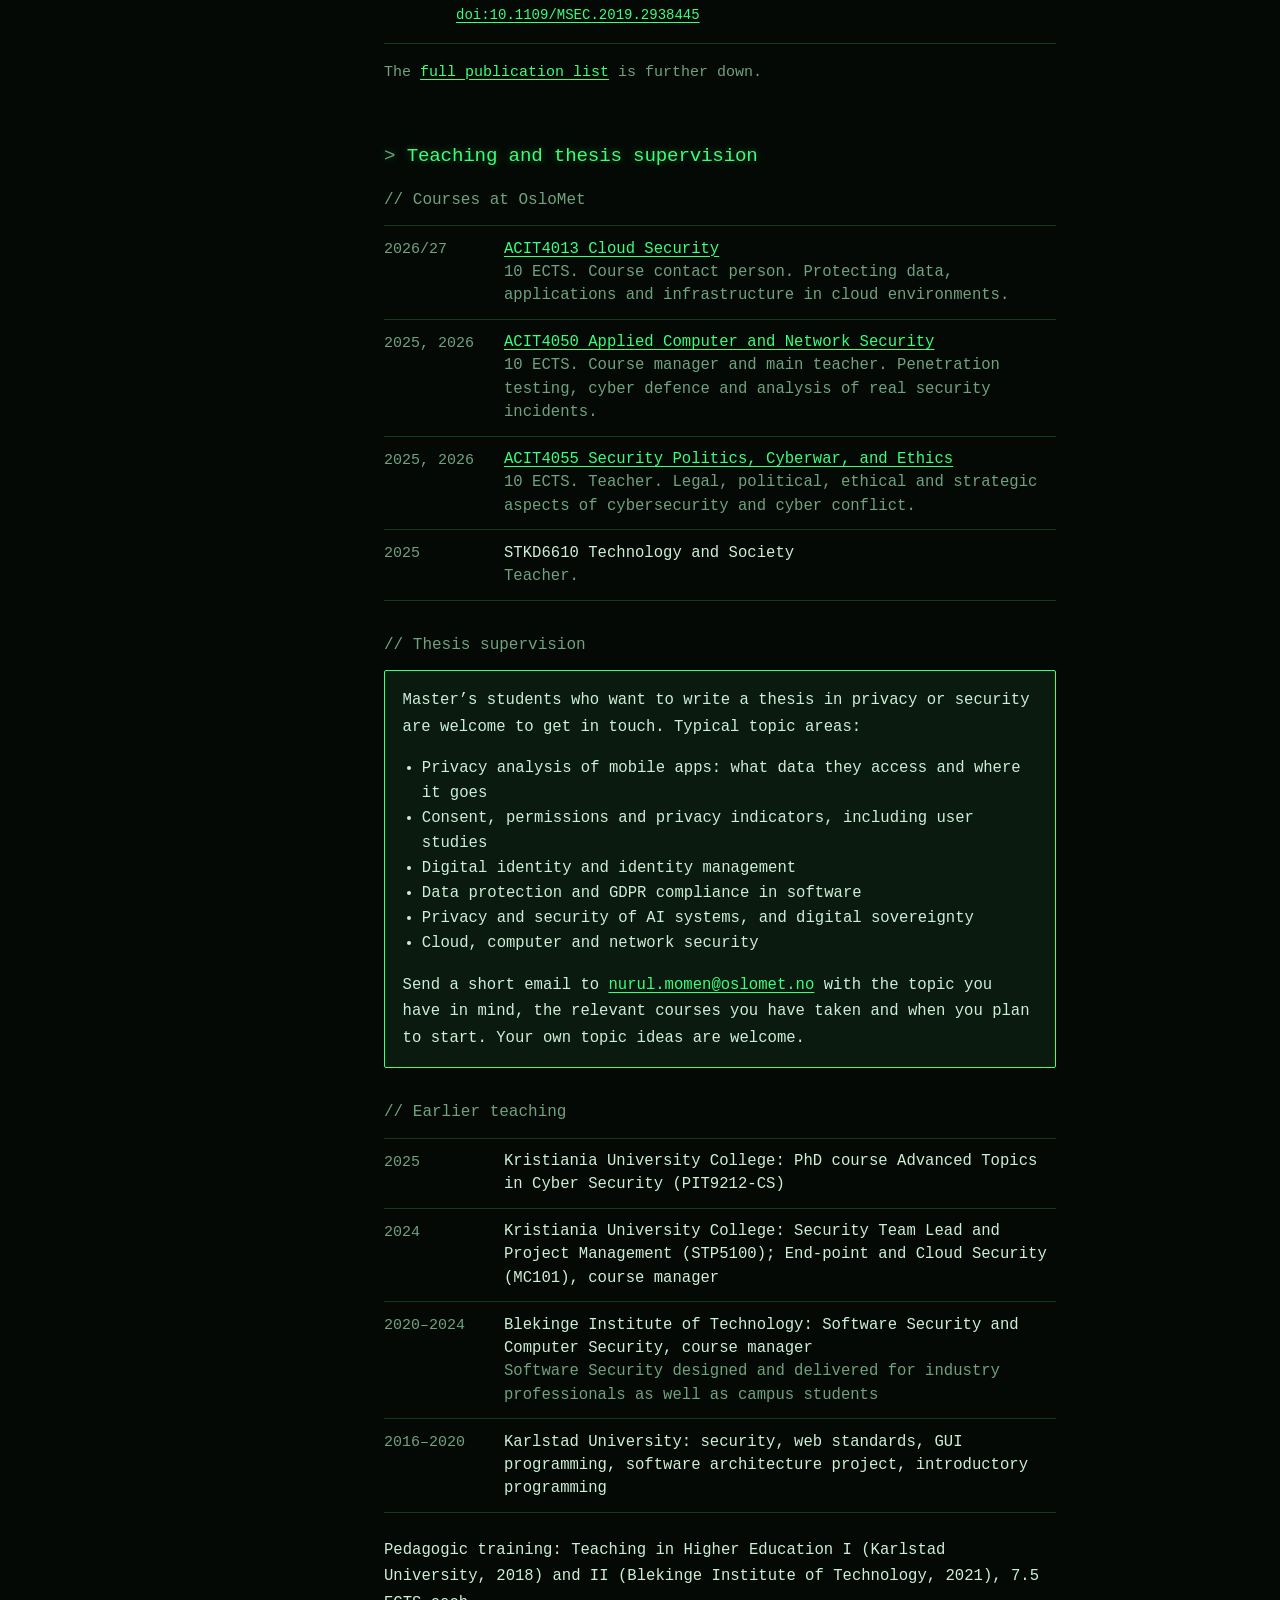
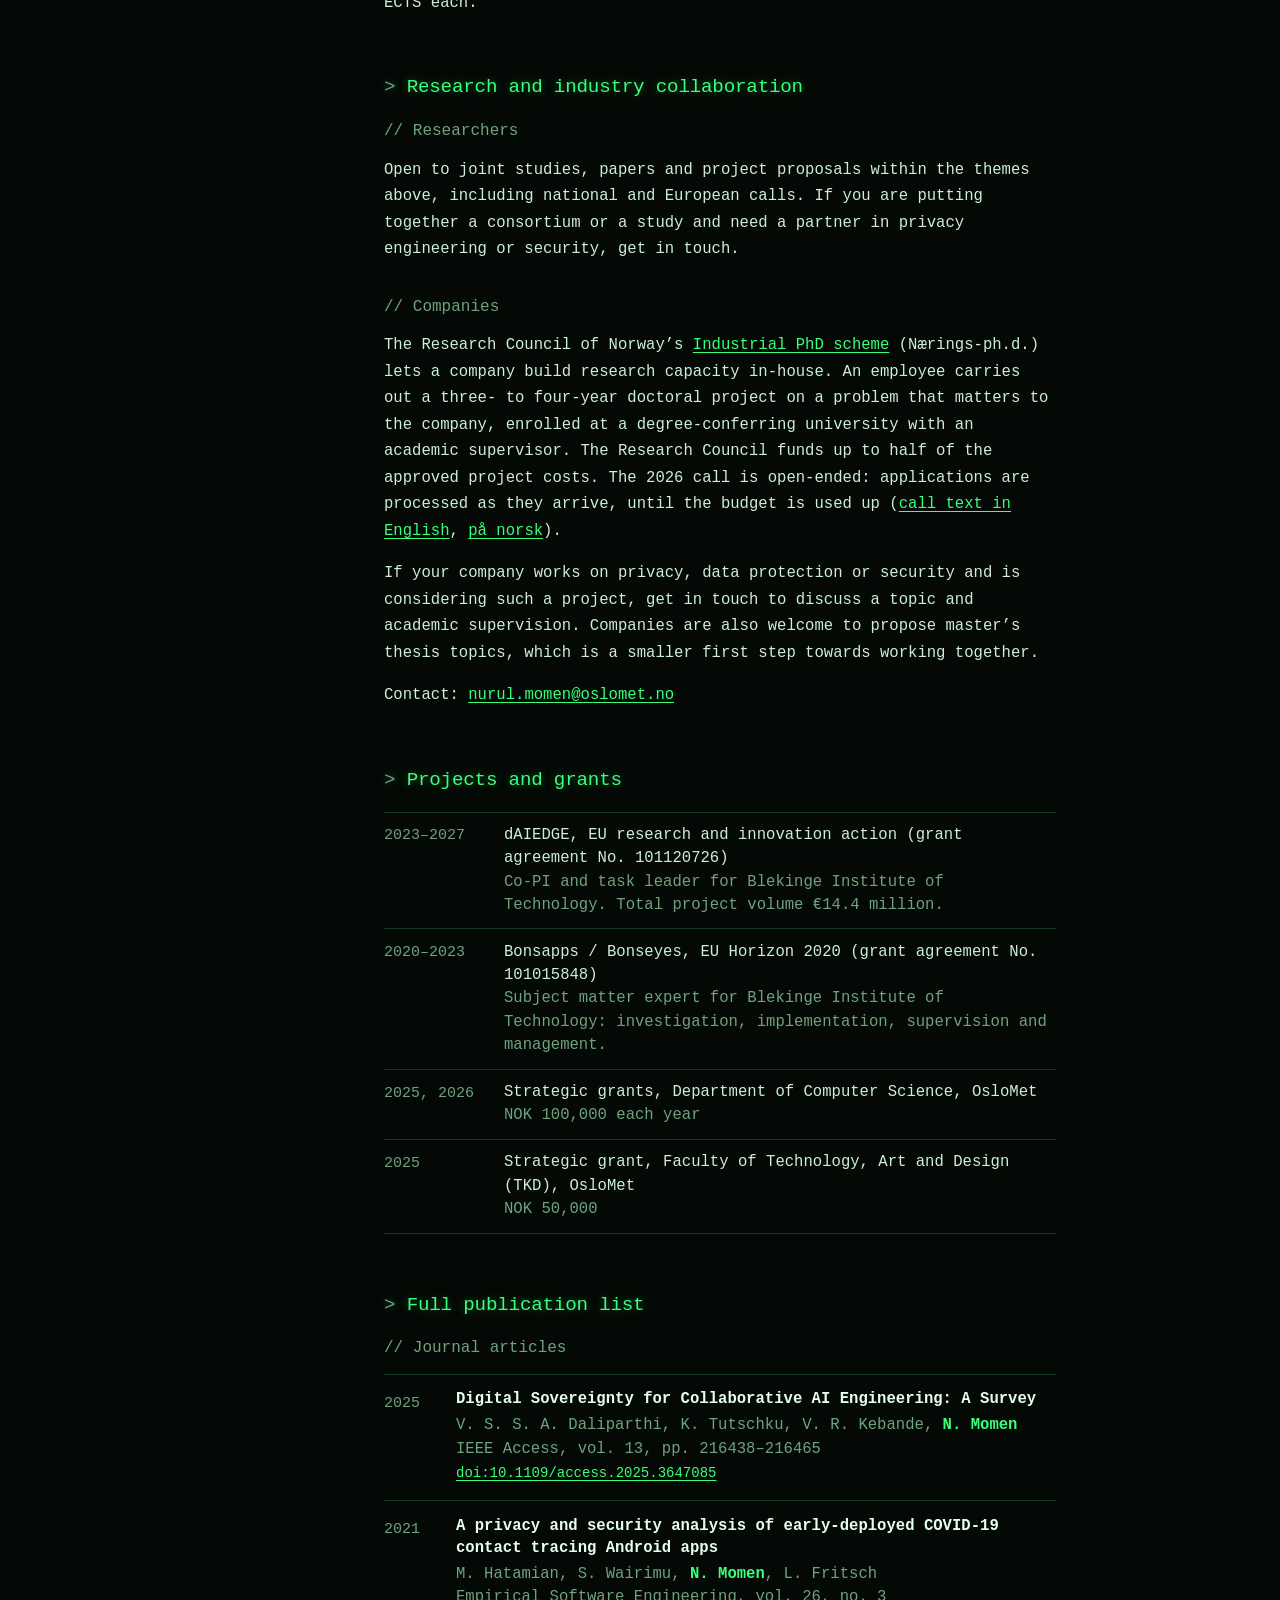
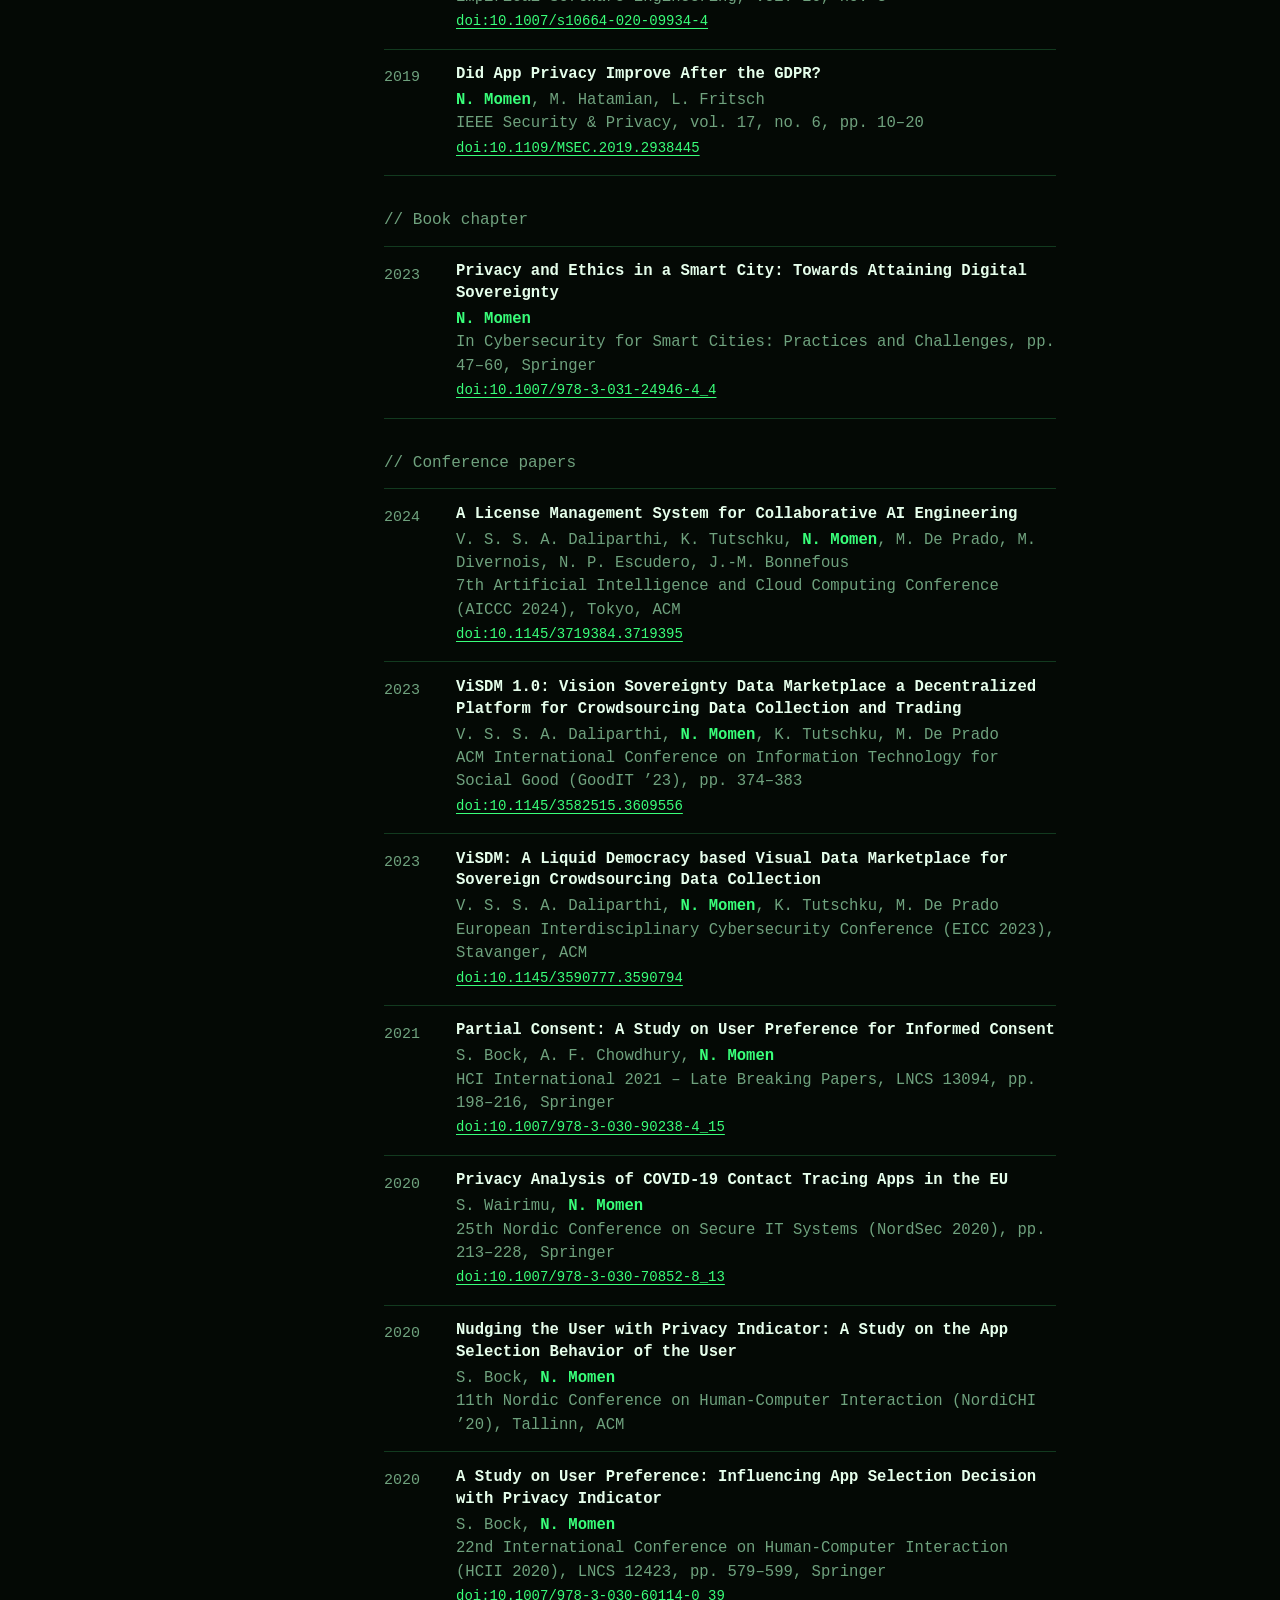
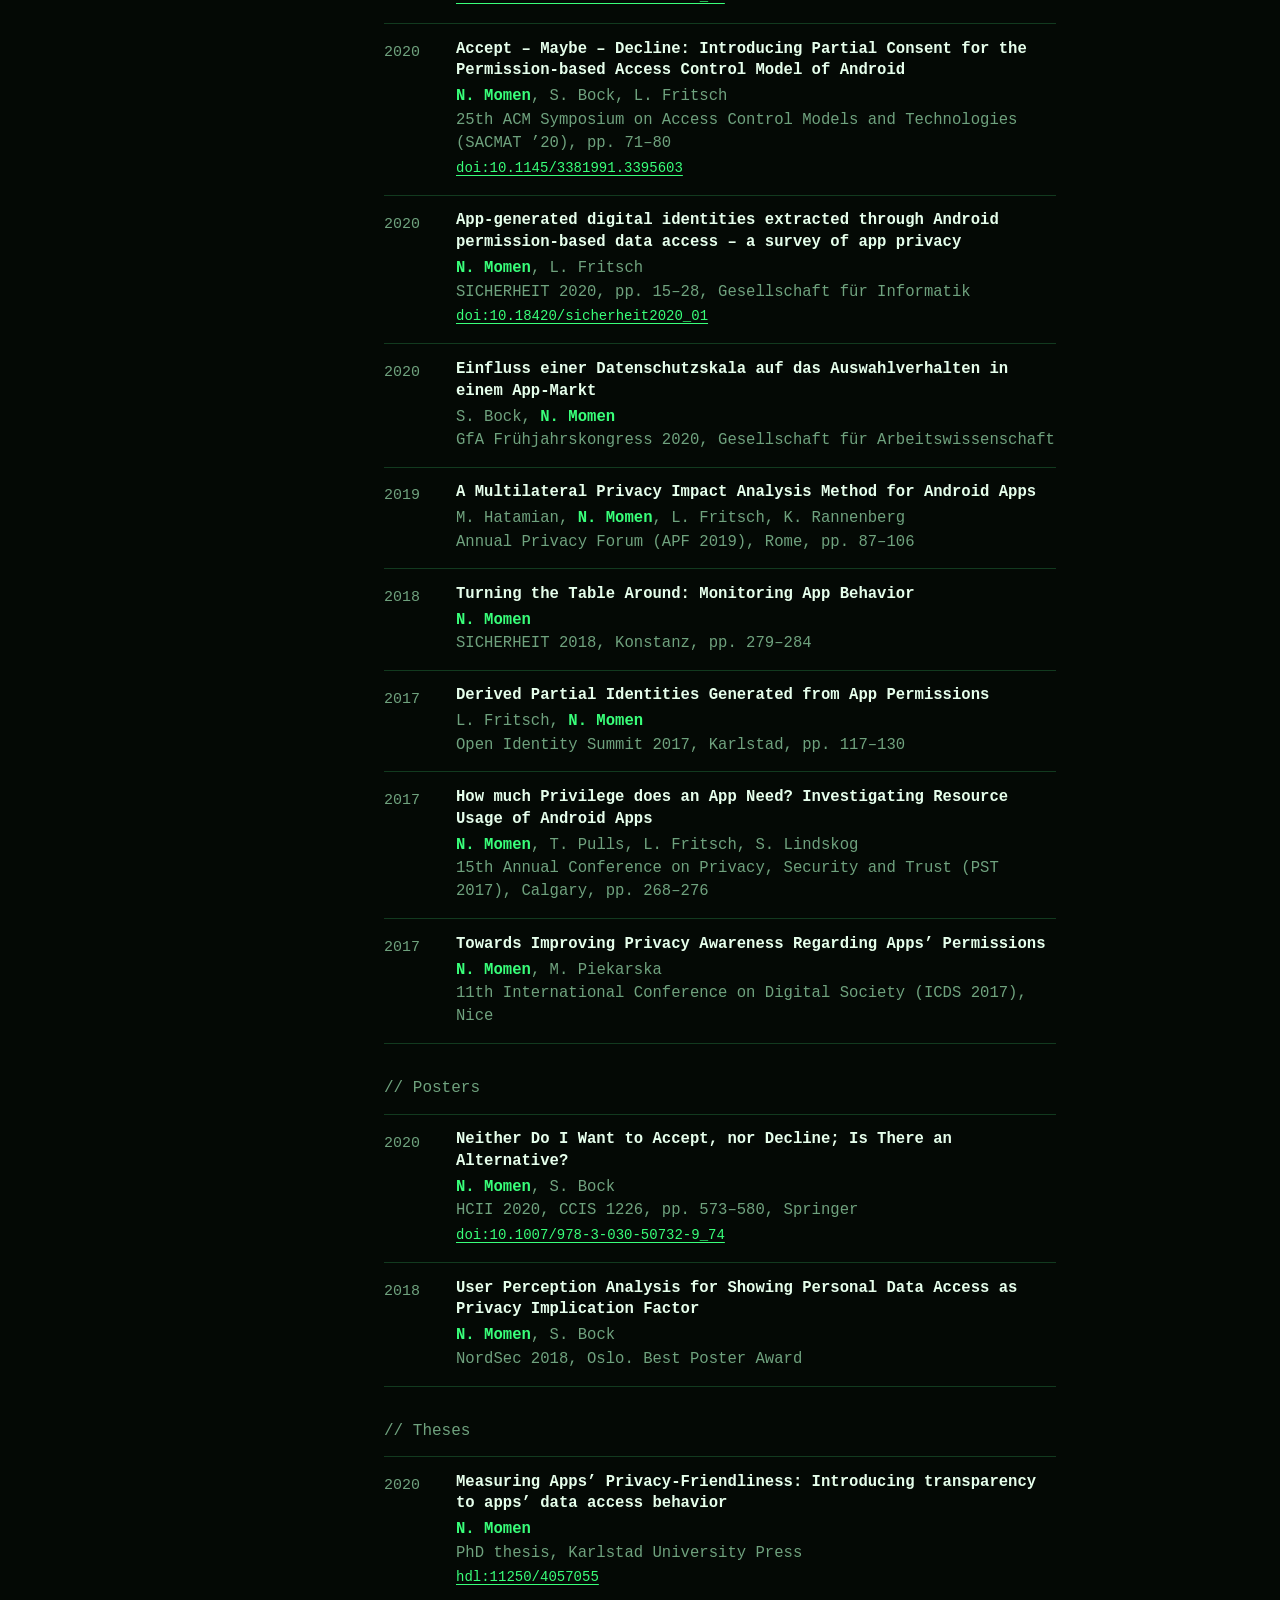
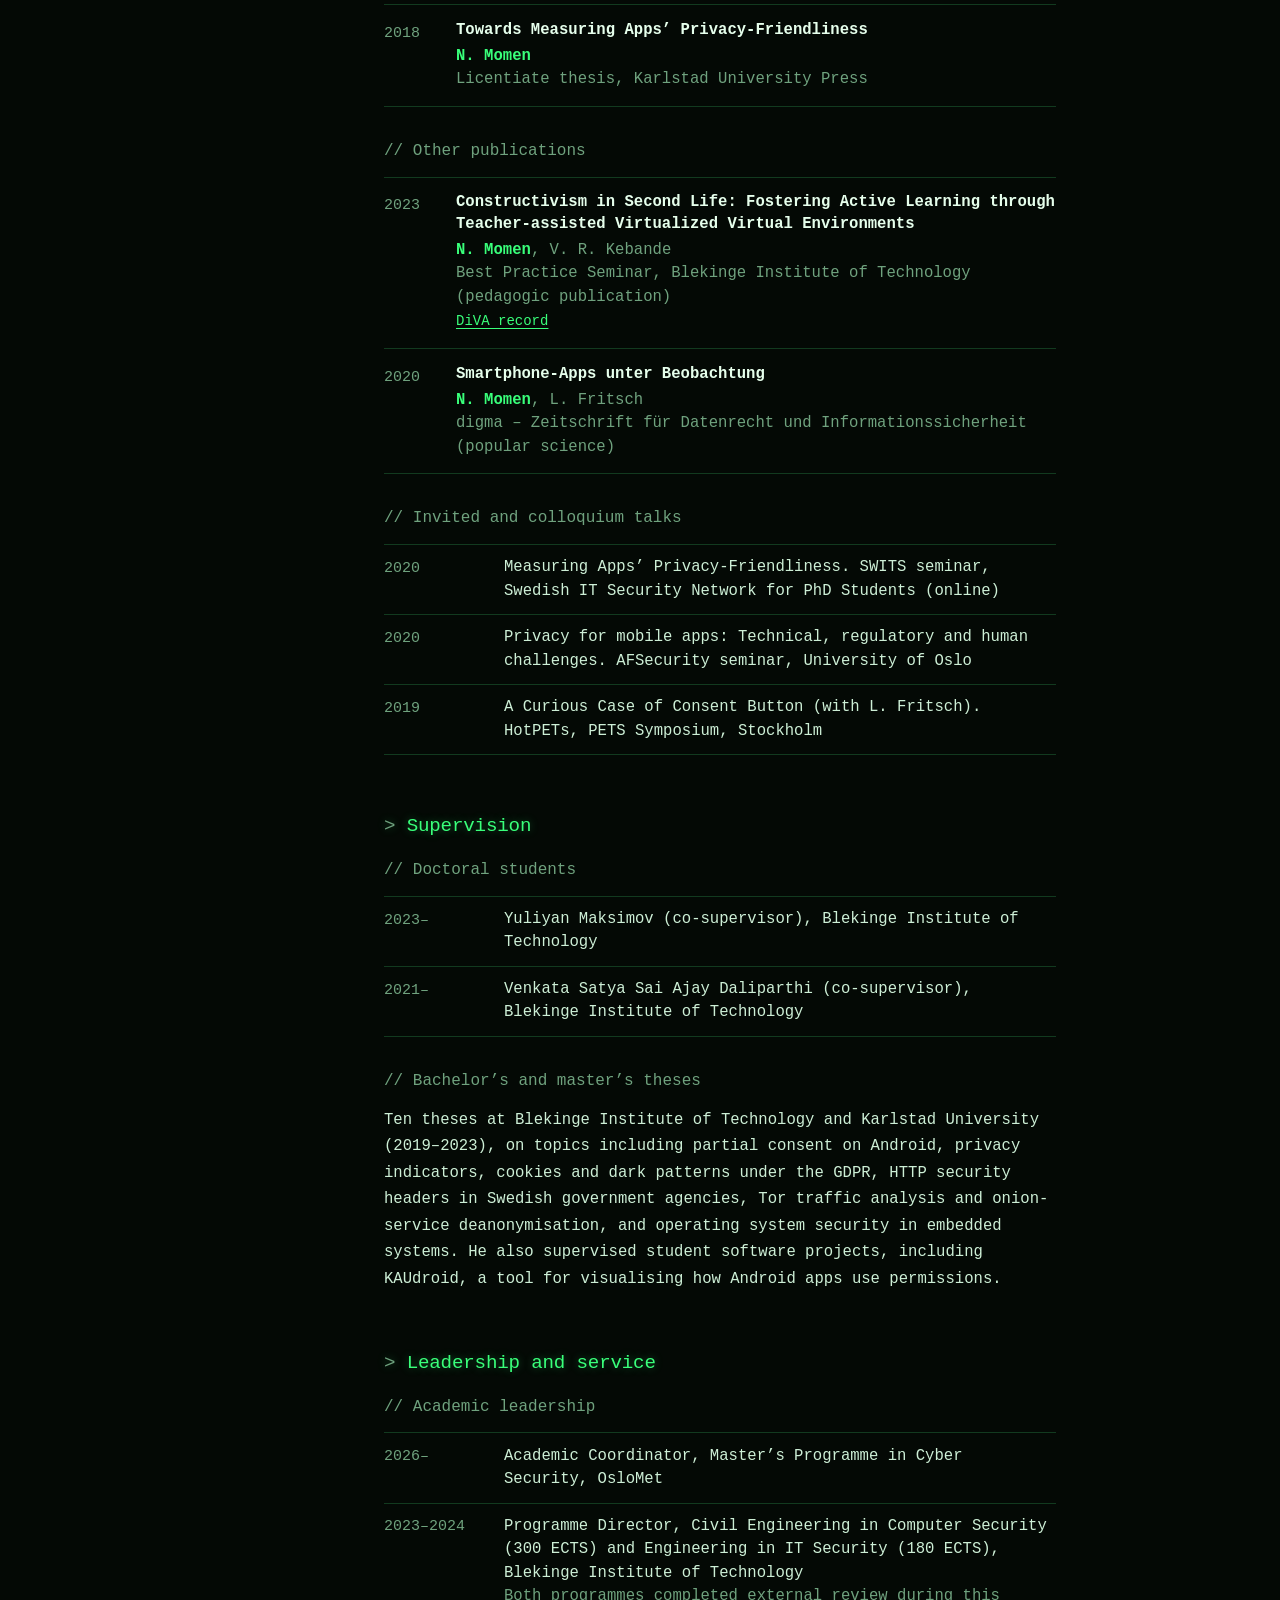
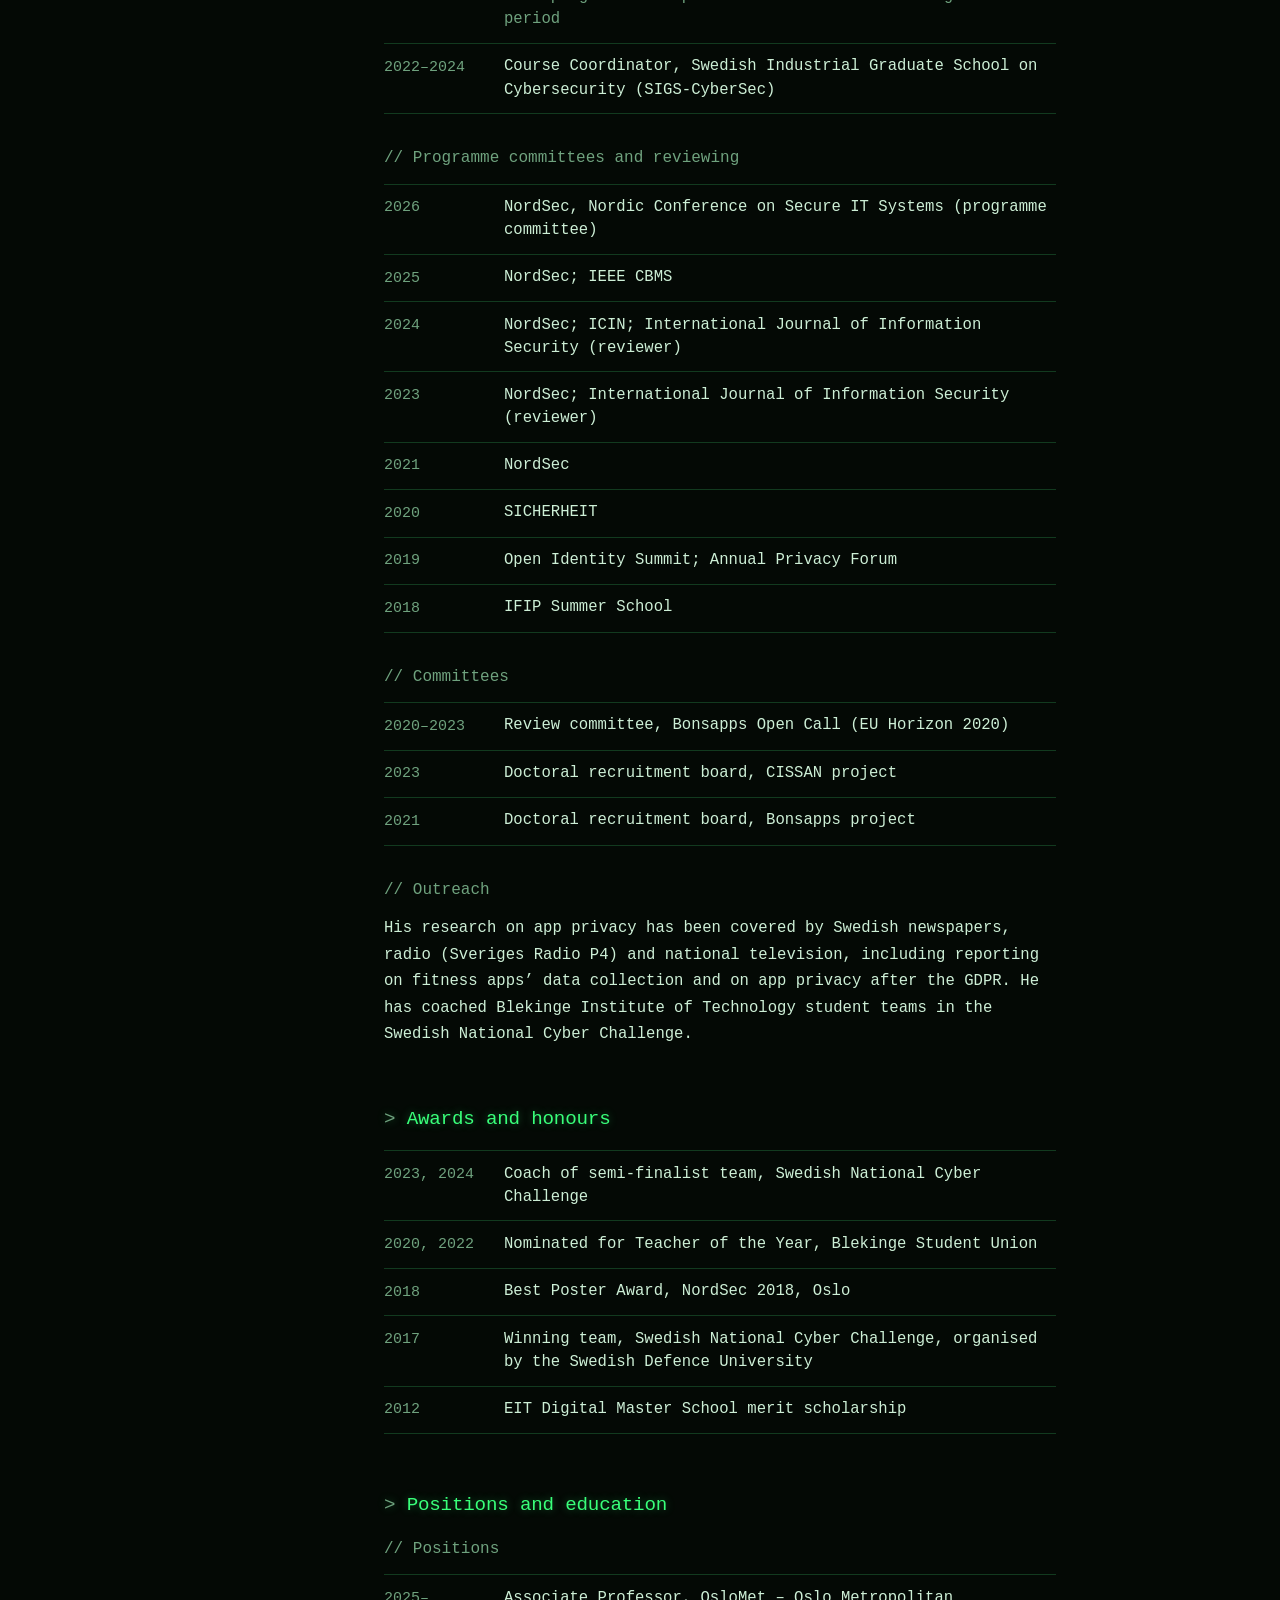
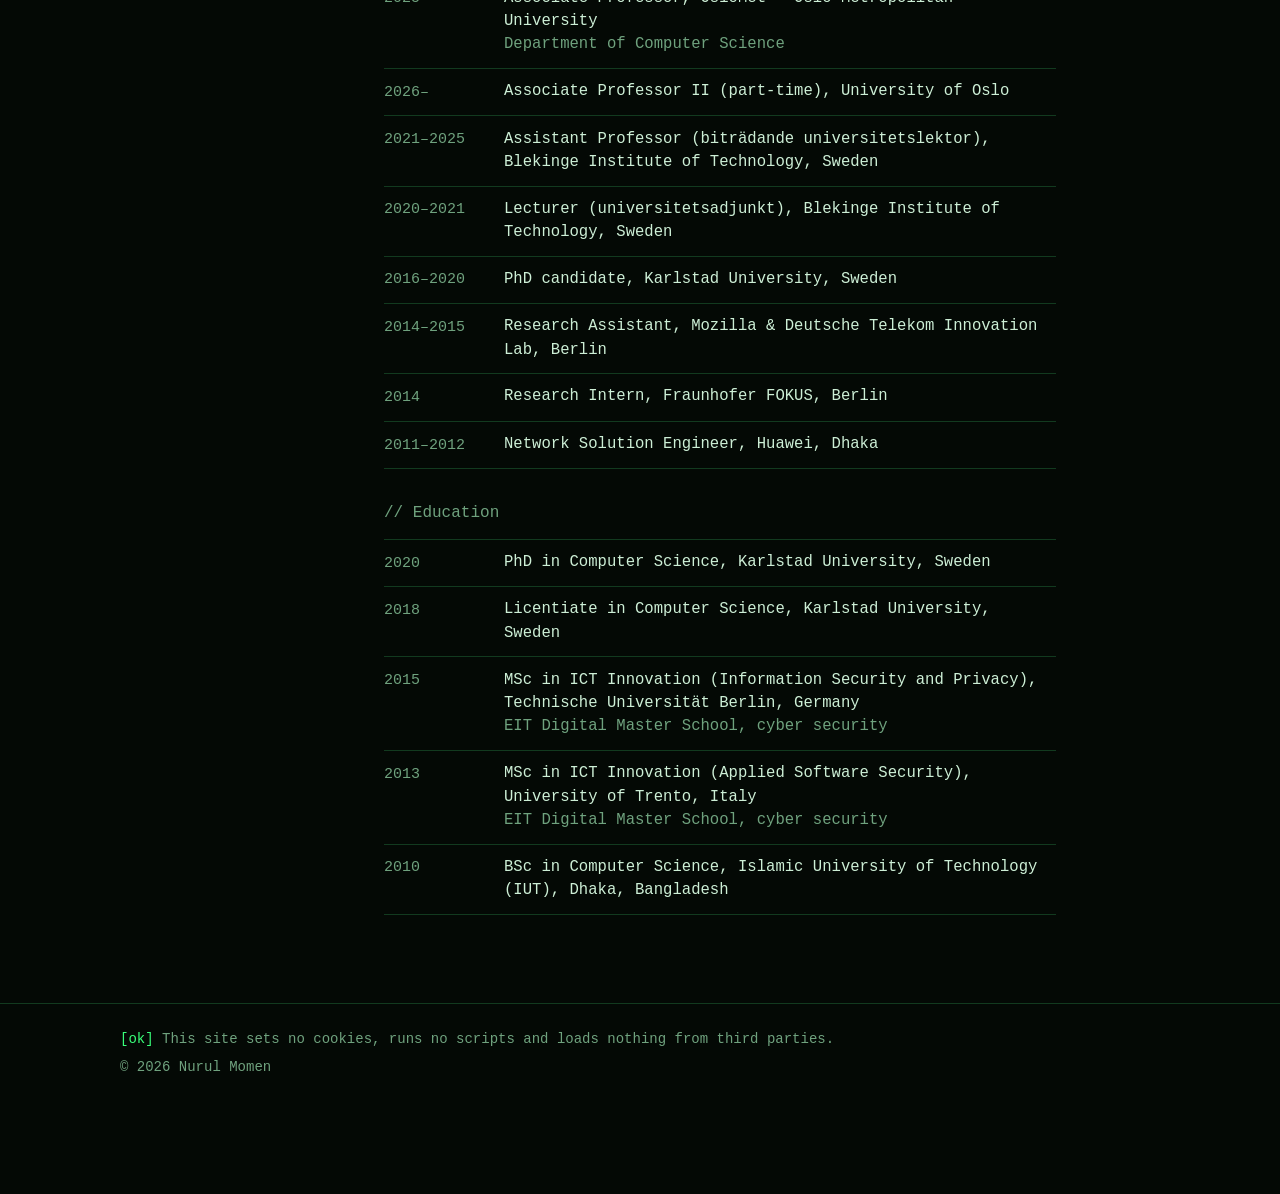
==== commit c009aa0b: "update" ====
--- a/docs/index.html
+++ b/docs/index.html
@@ -18,7 +18,7 @@
       <p class="role">Associate Professor, Cluster for Cybersecurity, Cloud computing and Software Engineering, Department of Computer Science, OsloMet – Oslo Metropolitan University.</p>
       <p class="role">Associate Professor II, Digital Security Group, Department of Computer Science, University of Oslo.</p>
       <p class="lede">Research on how software handles personal data, and how to make that handling transparent, accountable and controllable by the people it concerns.</p>
-      <p class="hero-links"><a href="#teaching">Thesis supervision</a><a href="#collaborate">Research and industry collaboration</a></p>
+      <p class="hero-links"><a href="#teaching">Thesis supervision</a>  <a href="#collaborate">Research and industry collaboration</a></p>
     </div>
   </header>
 
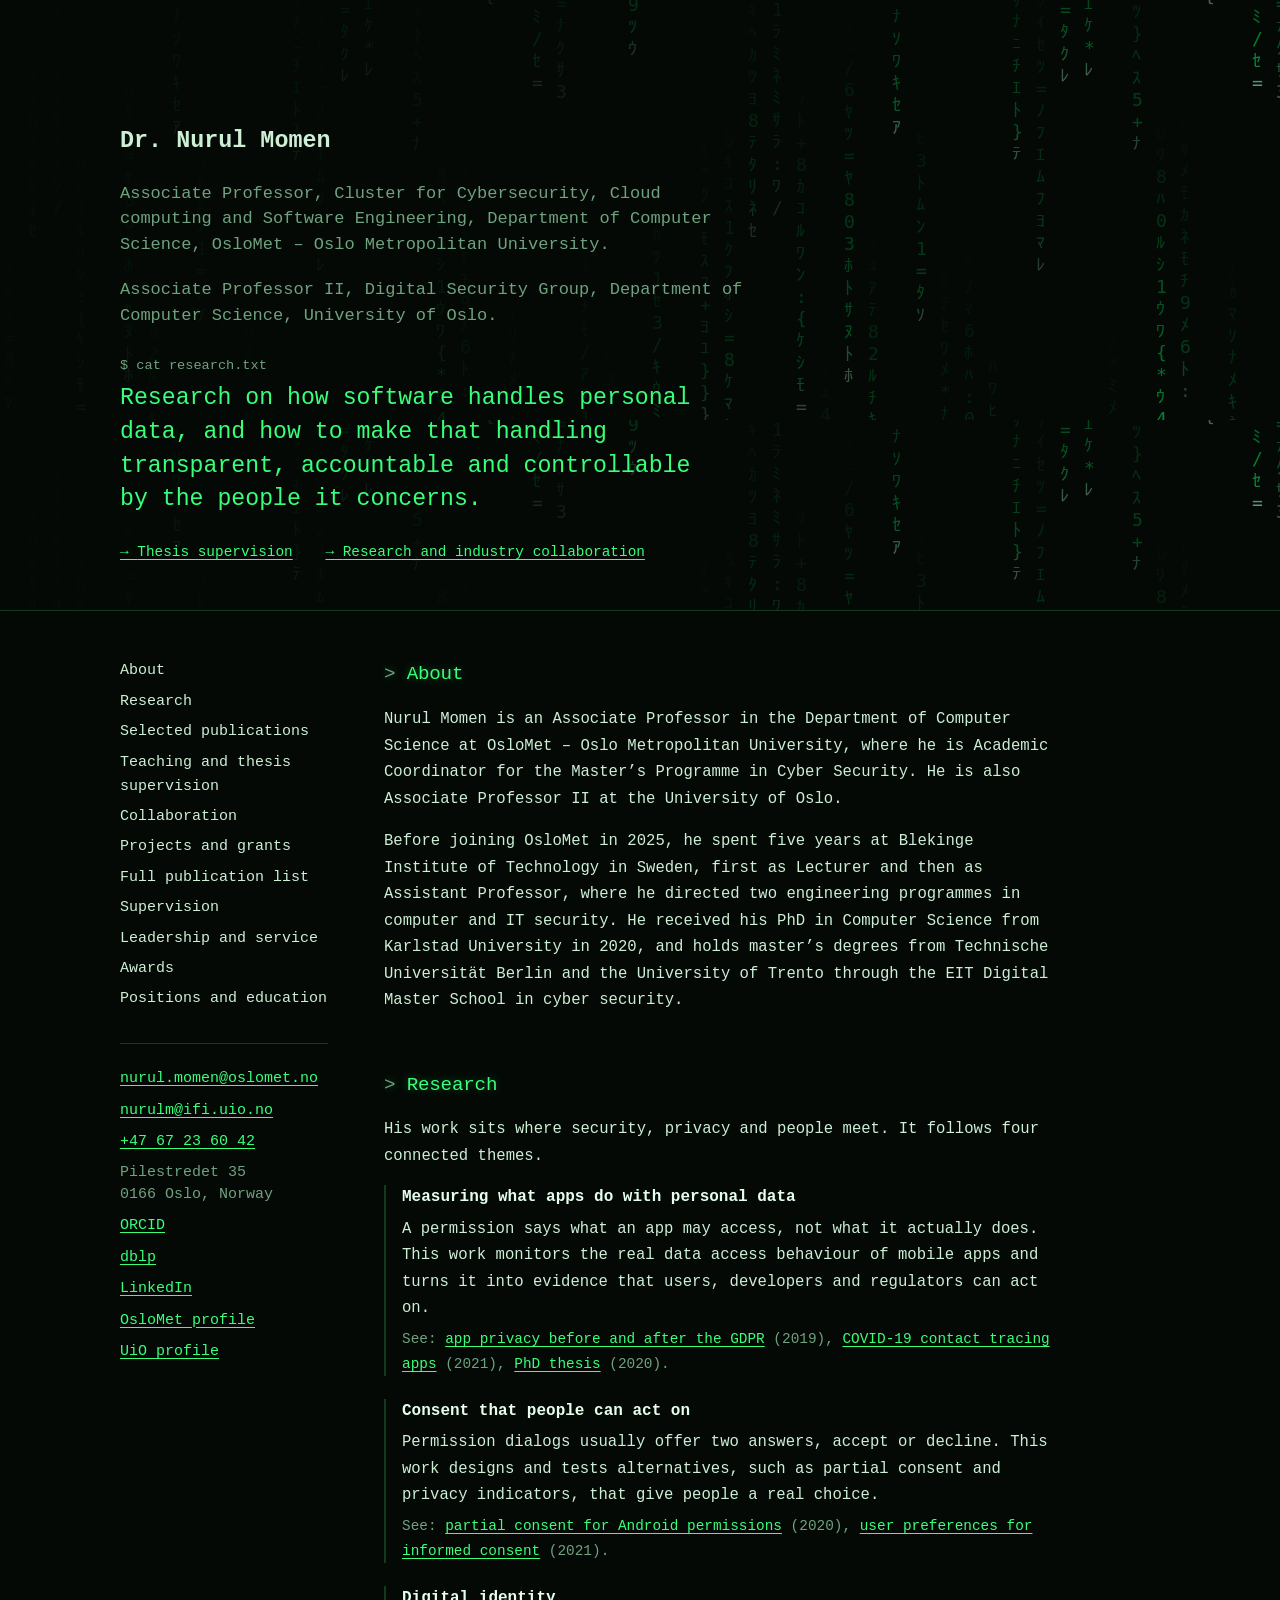
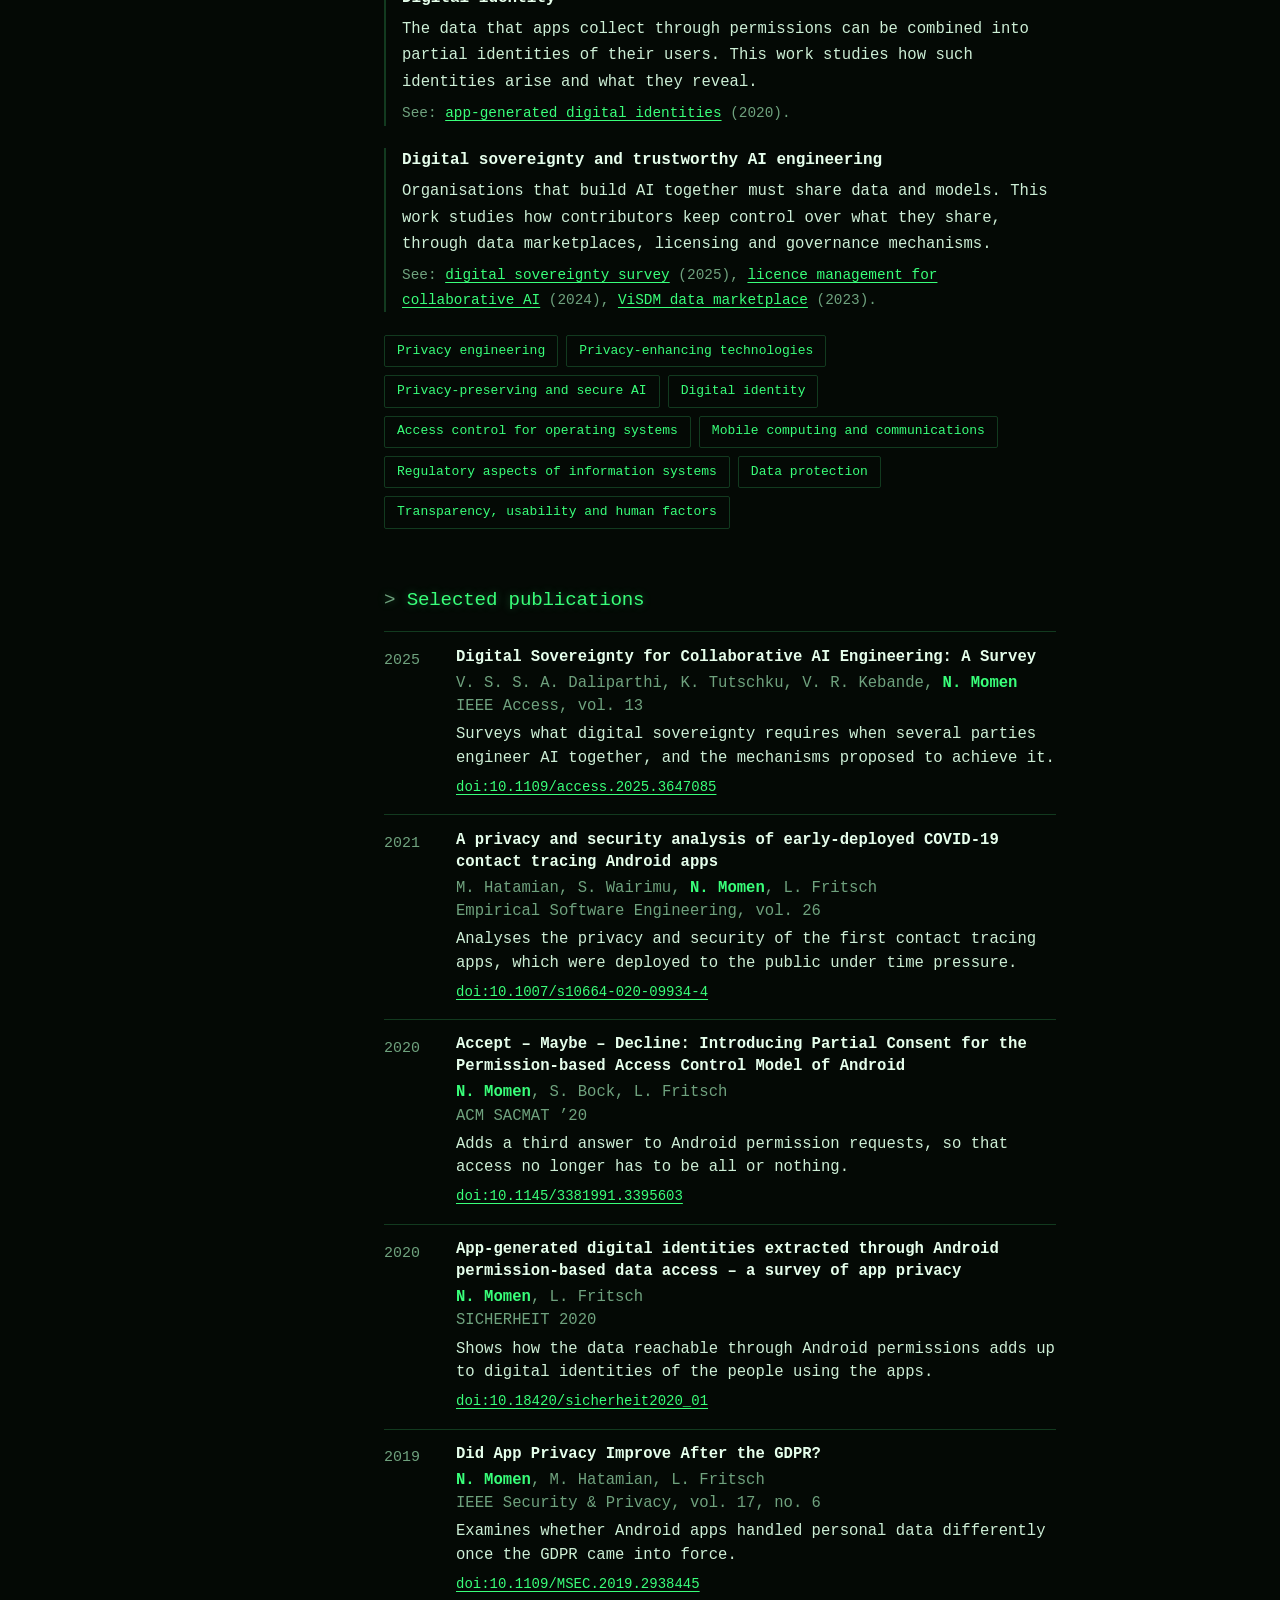
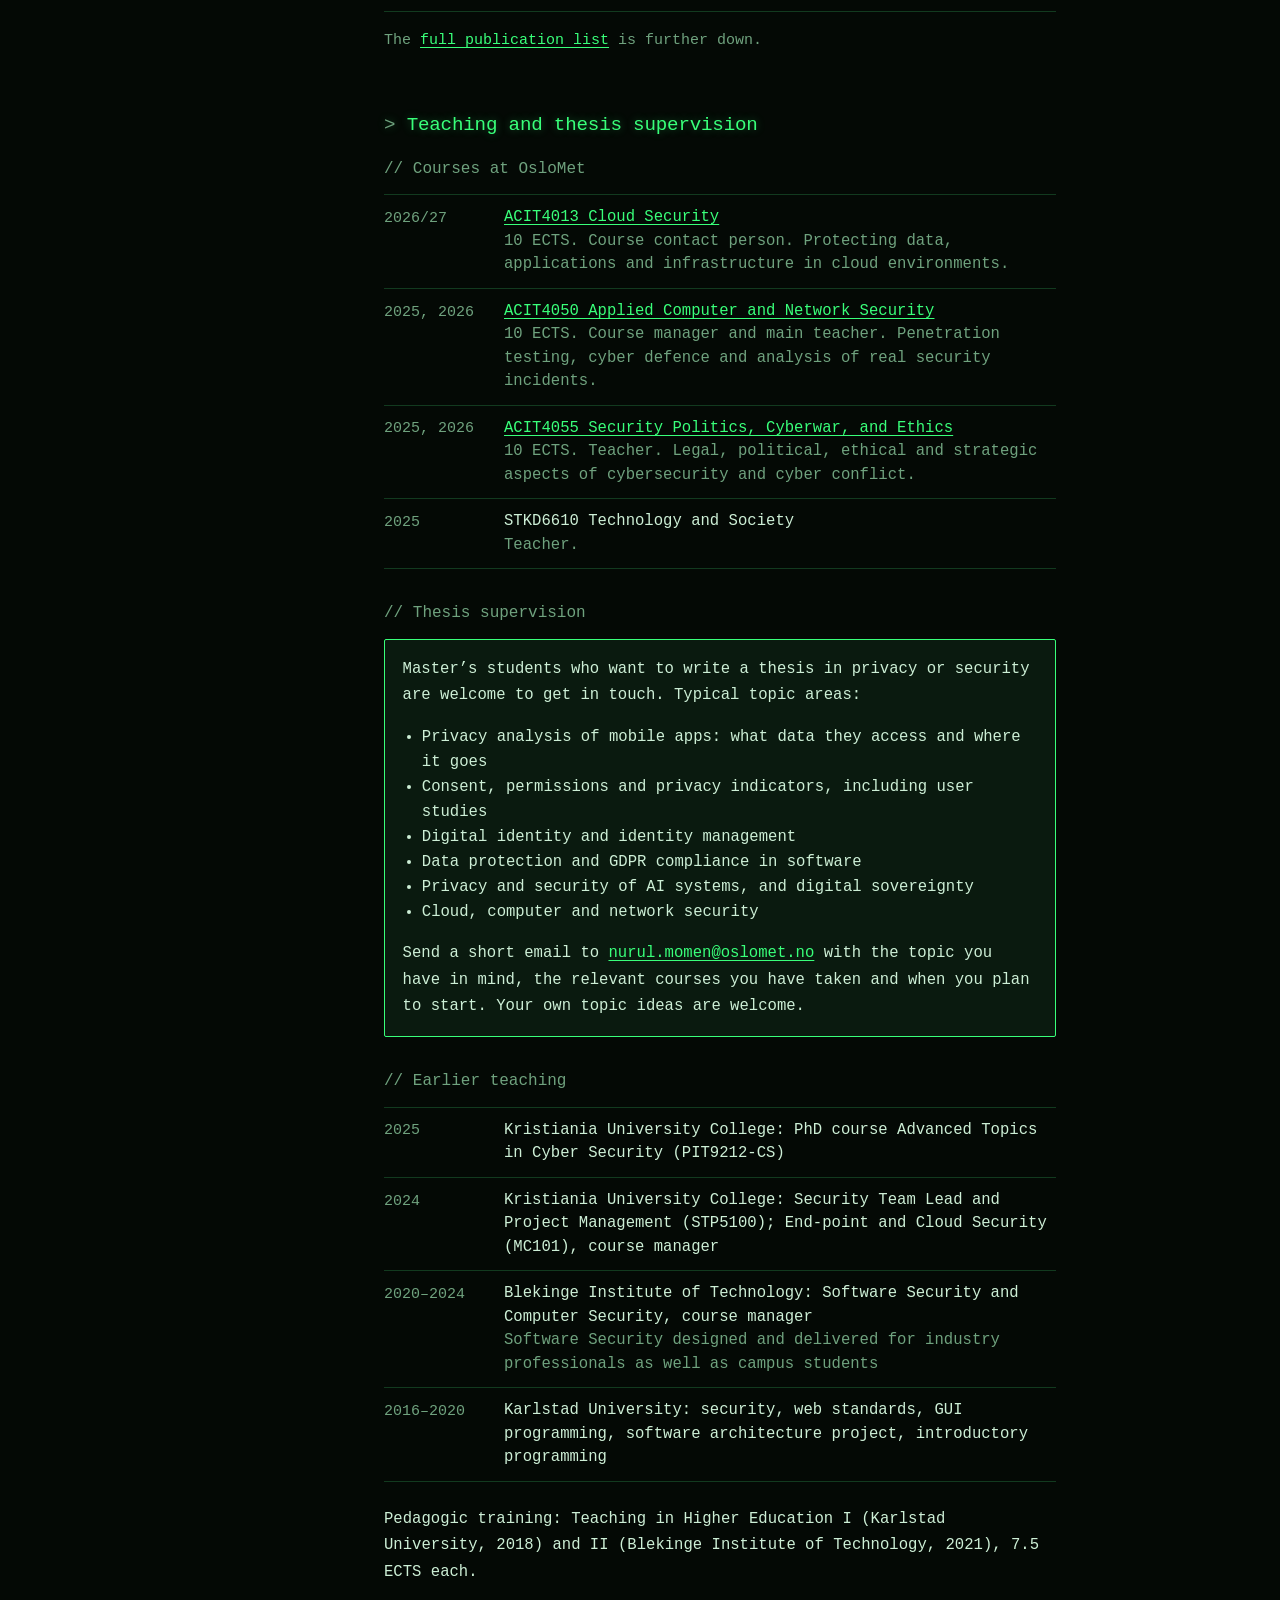
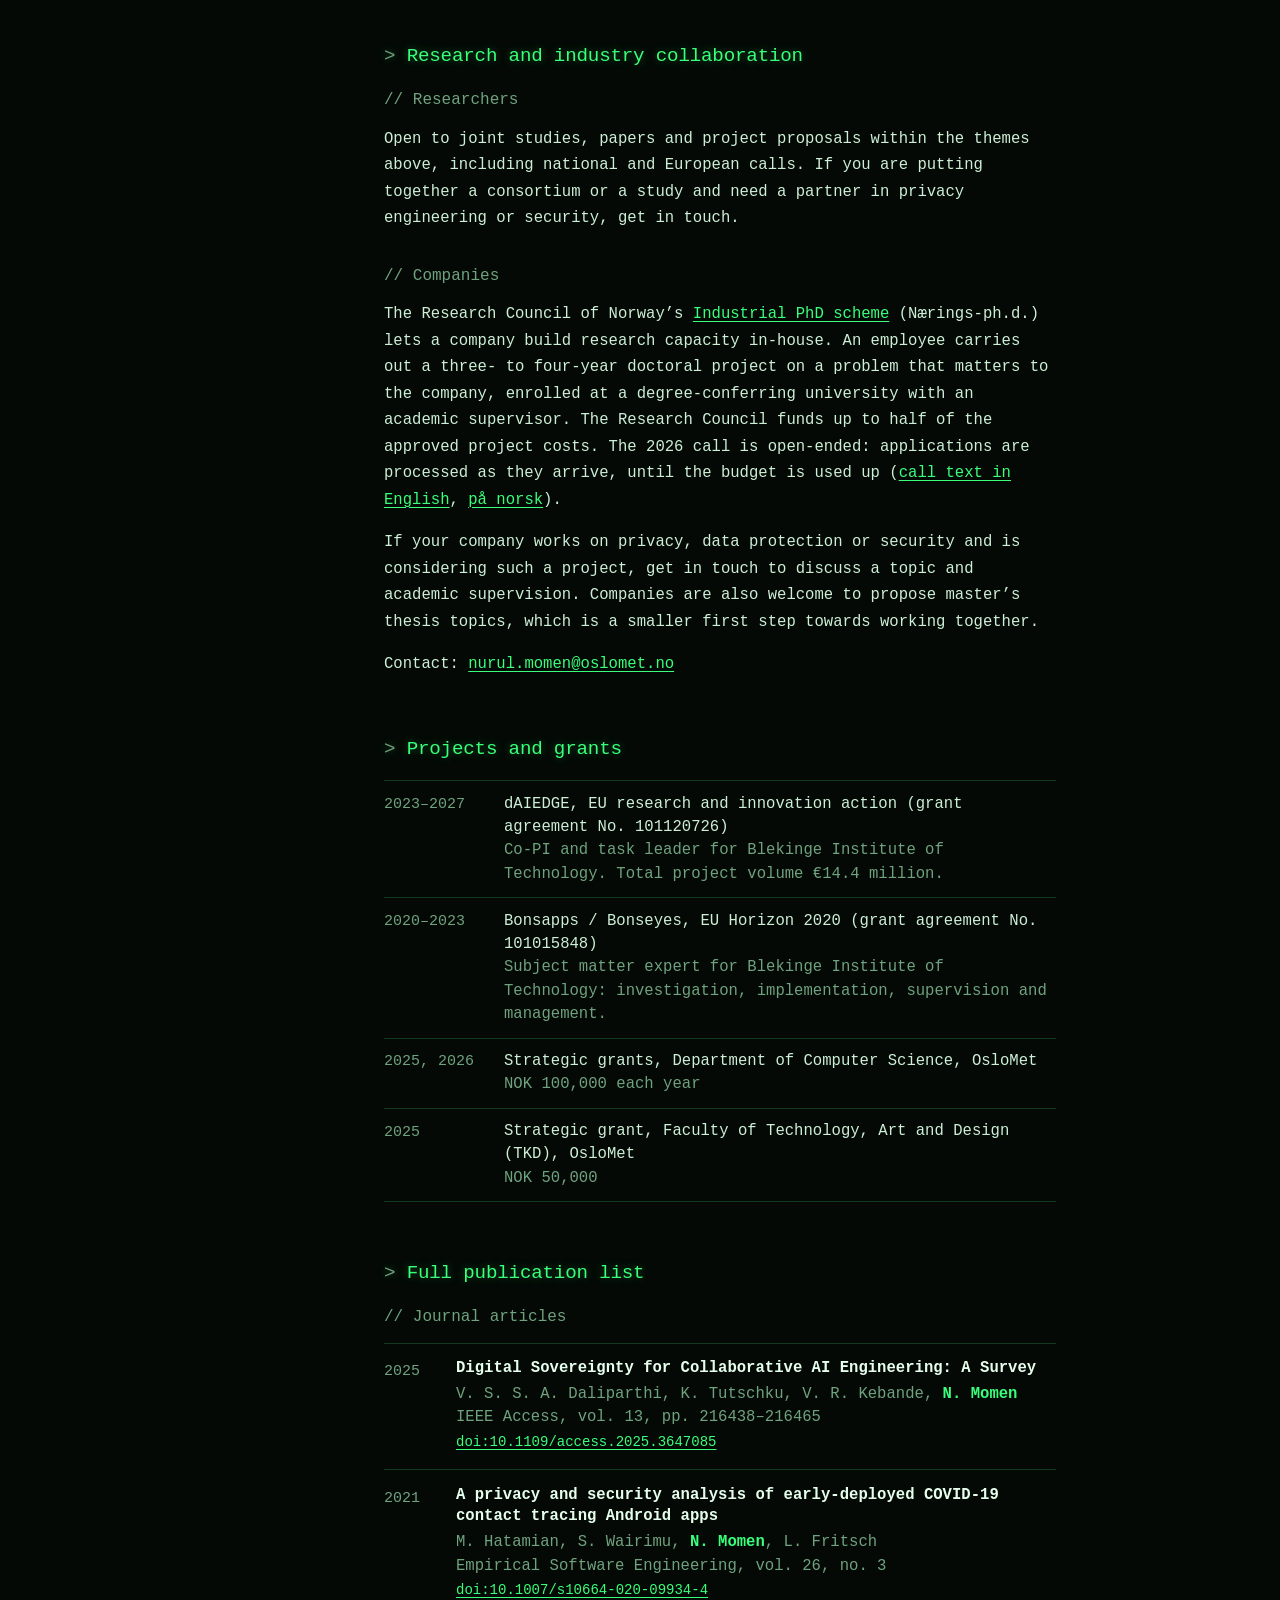
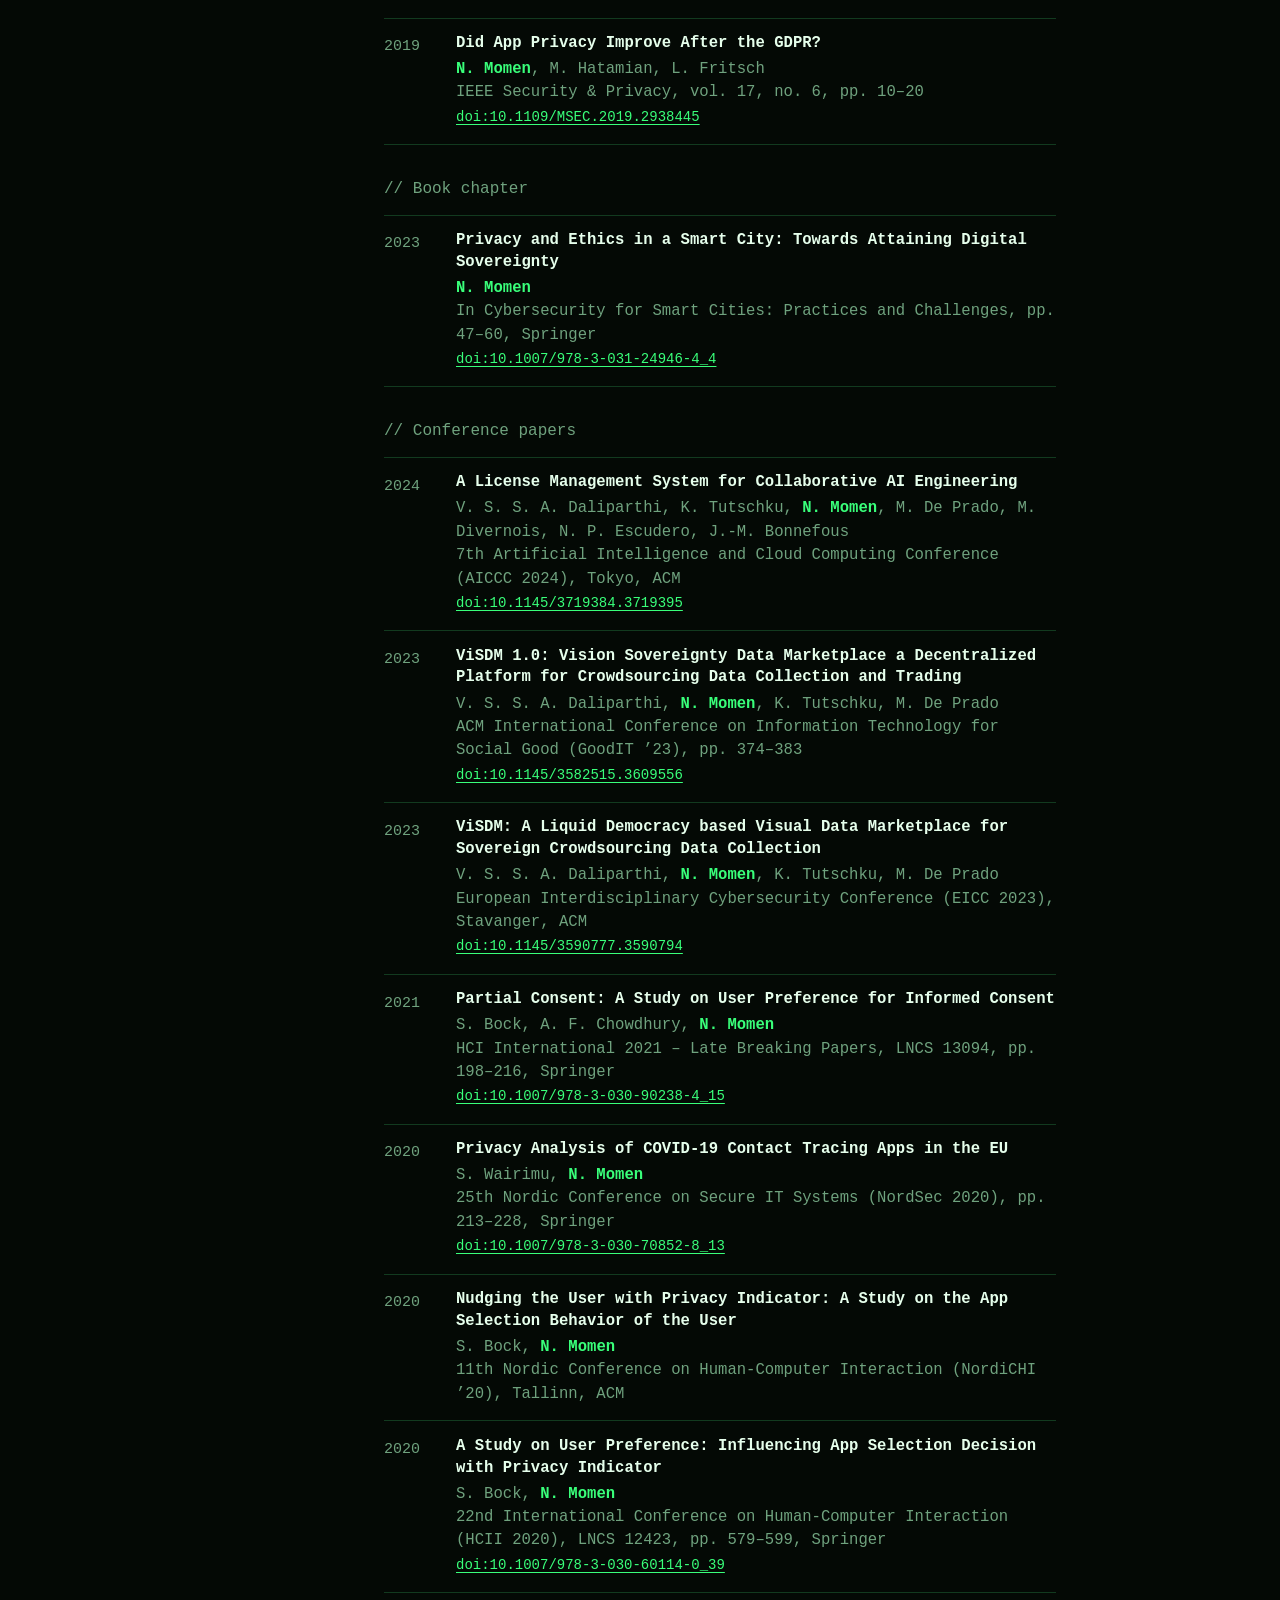
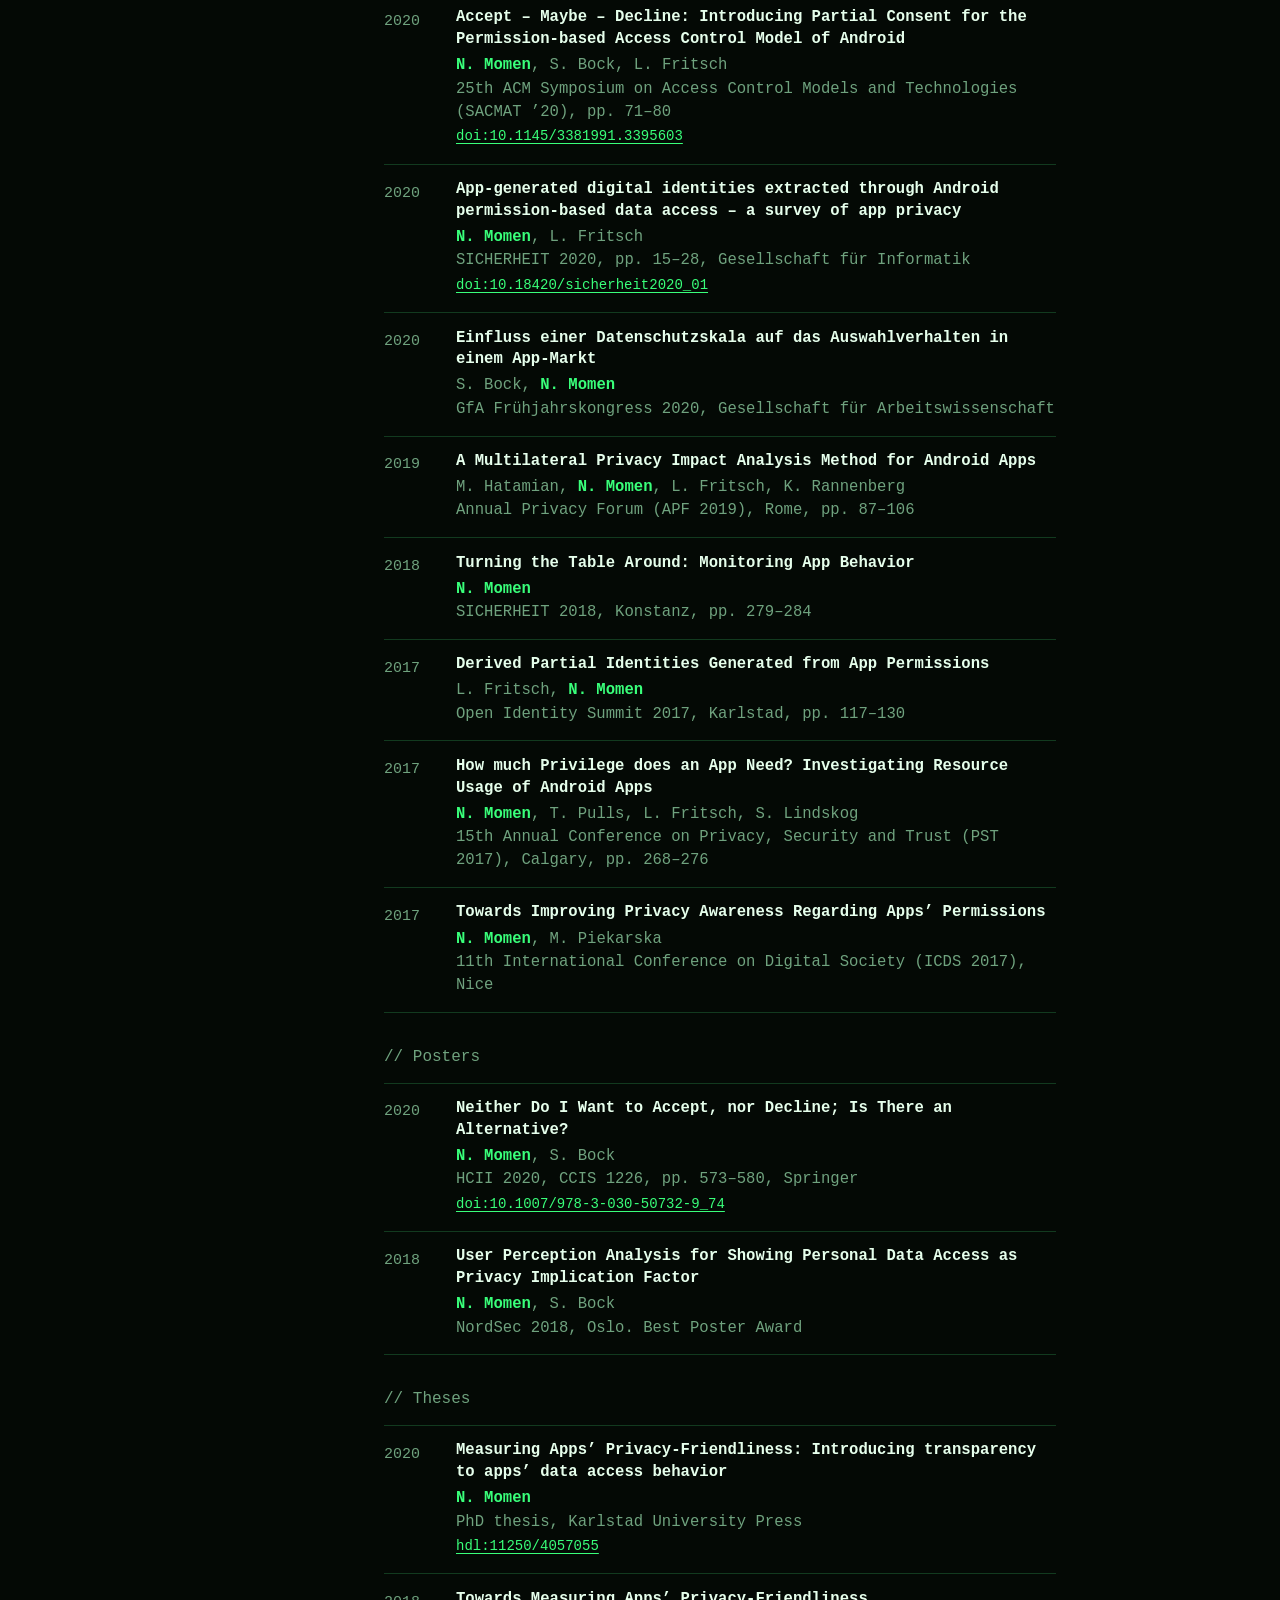
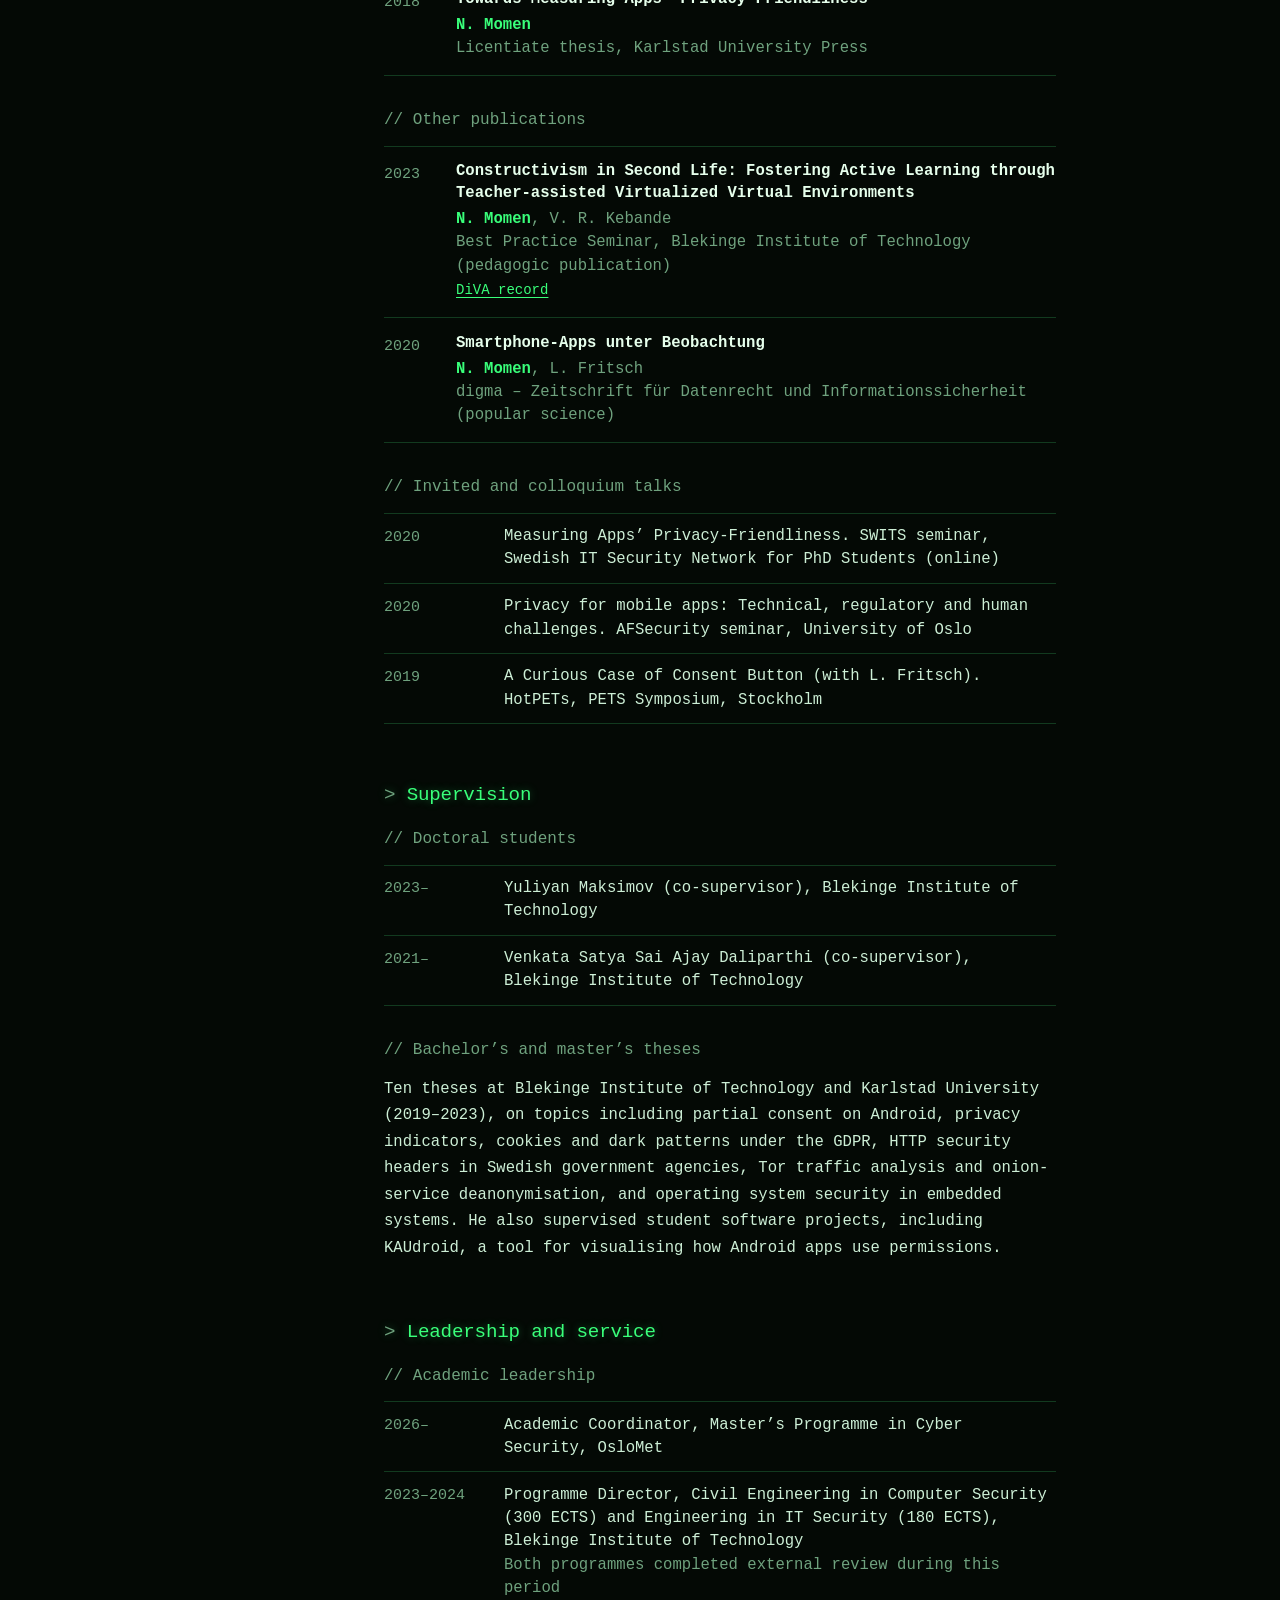
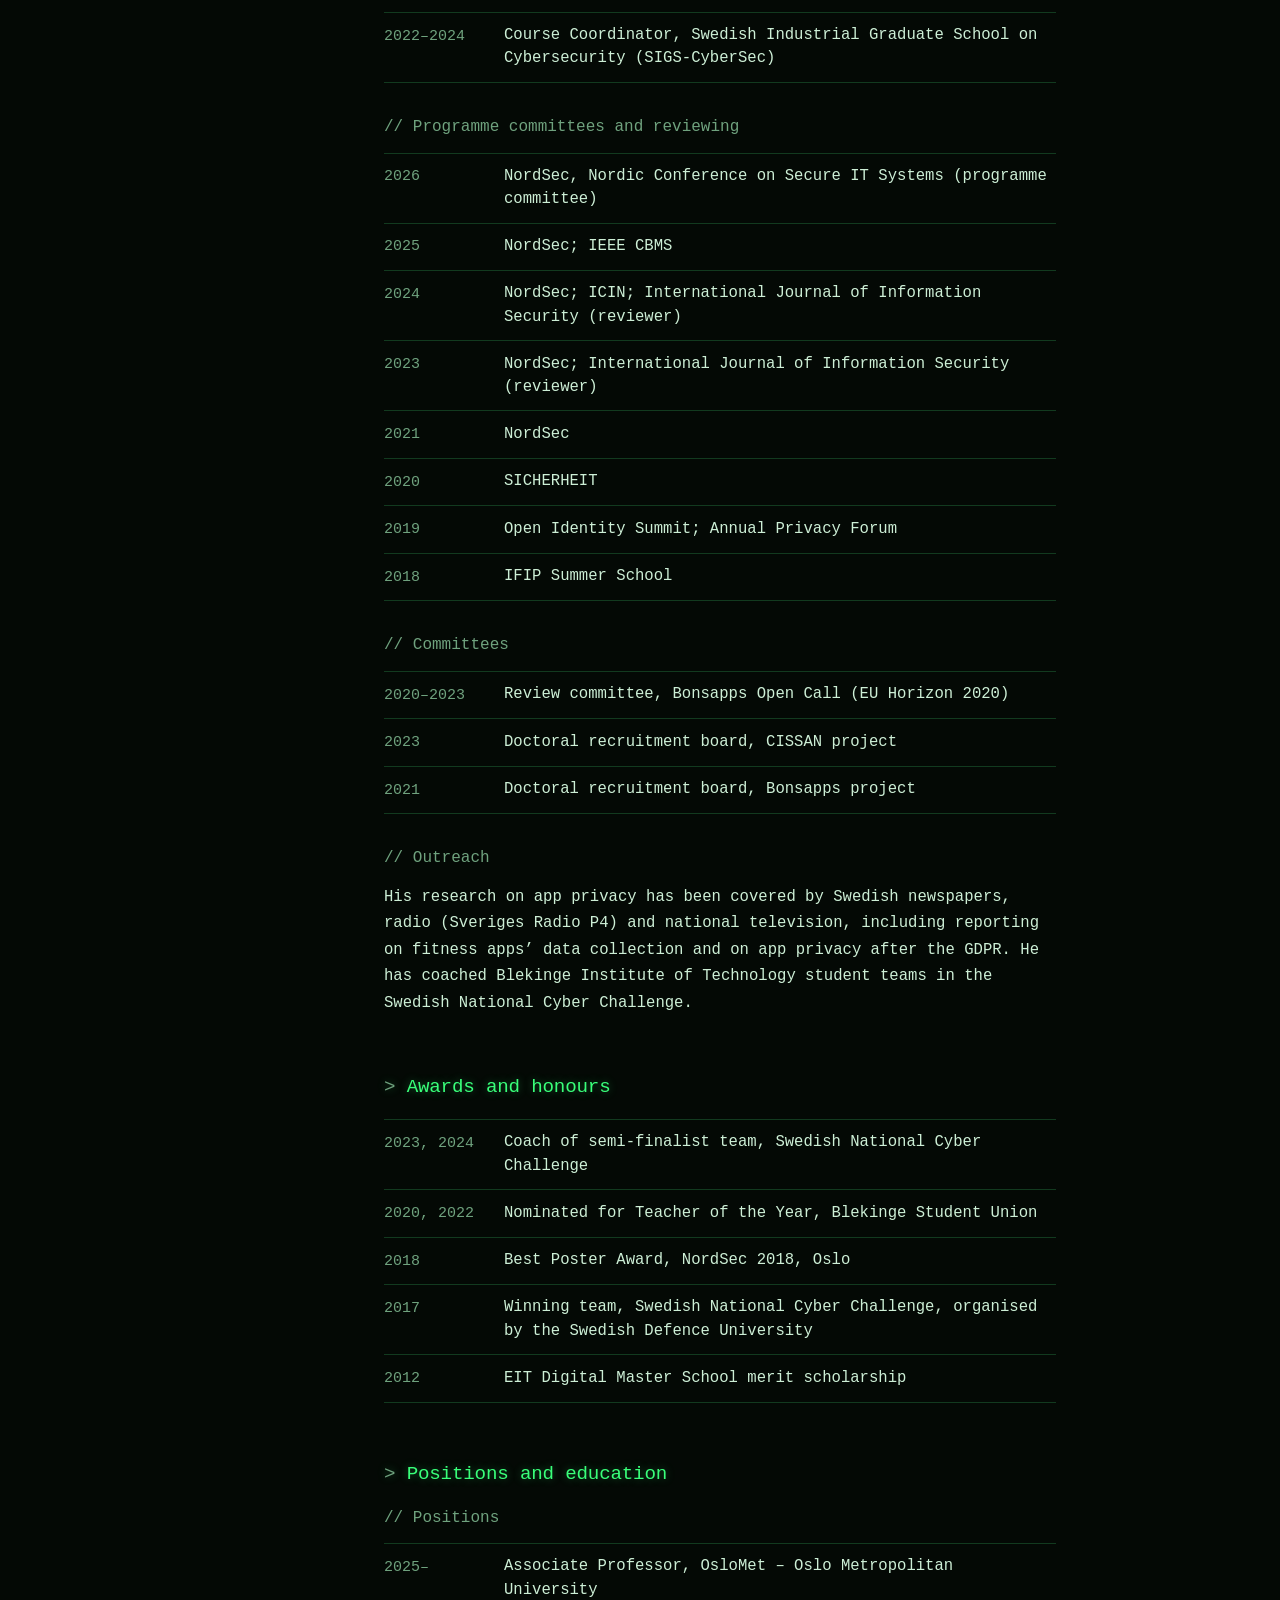
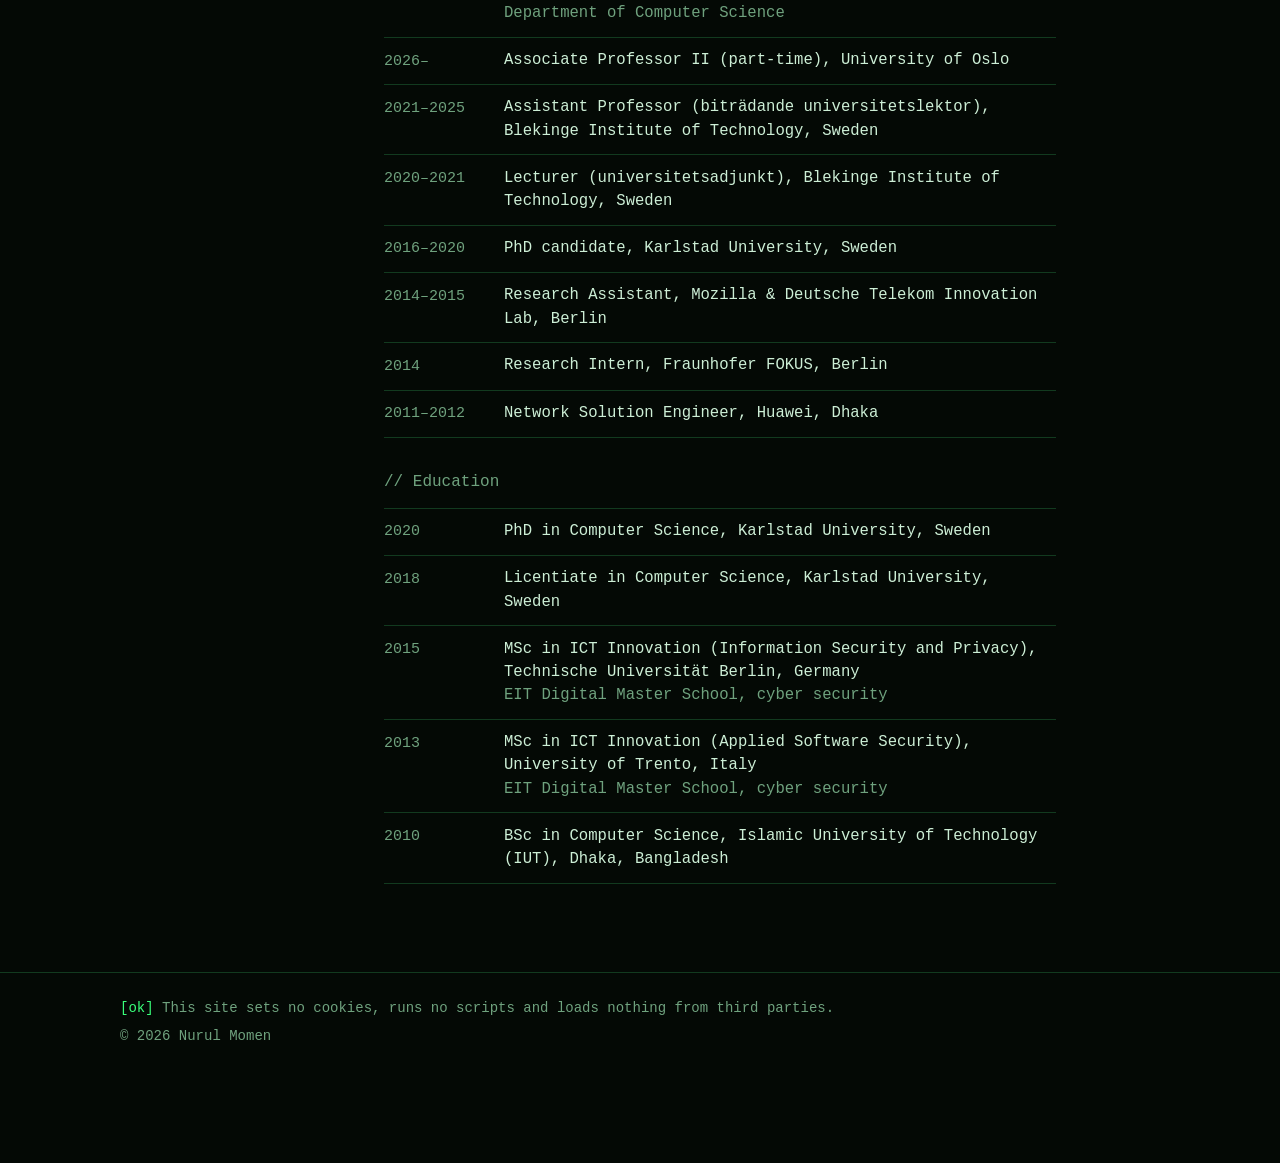
==== commit b54876b7: "update" ====
--- a/docs/index.html
+++ b/docs/index.html
@@ -14,7 +14,7 @@
 
   <header class="hero">
     <div class="wrap">
-      <h1>Dr. Nurul Momen</h1>
+      <h2>Dr. Nurul Momen</h2>
       <p class="role">Associate Professor, Cluster for Cybersecurity, Cloud computing and Software Engineering, Department of Computer Science, OsloMet – Oslo Metropolitan University.</p>
       <p class="role">Associate Professor II, Digital Security Group, Department of Computer Science, University of Oslo.</p>
       <p class="lede">Research on how software handles personal data, and how to make that handling transparent, accountable and controllable by the people it concerns.</p>
